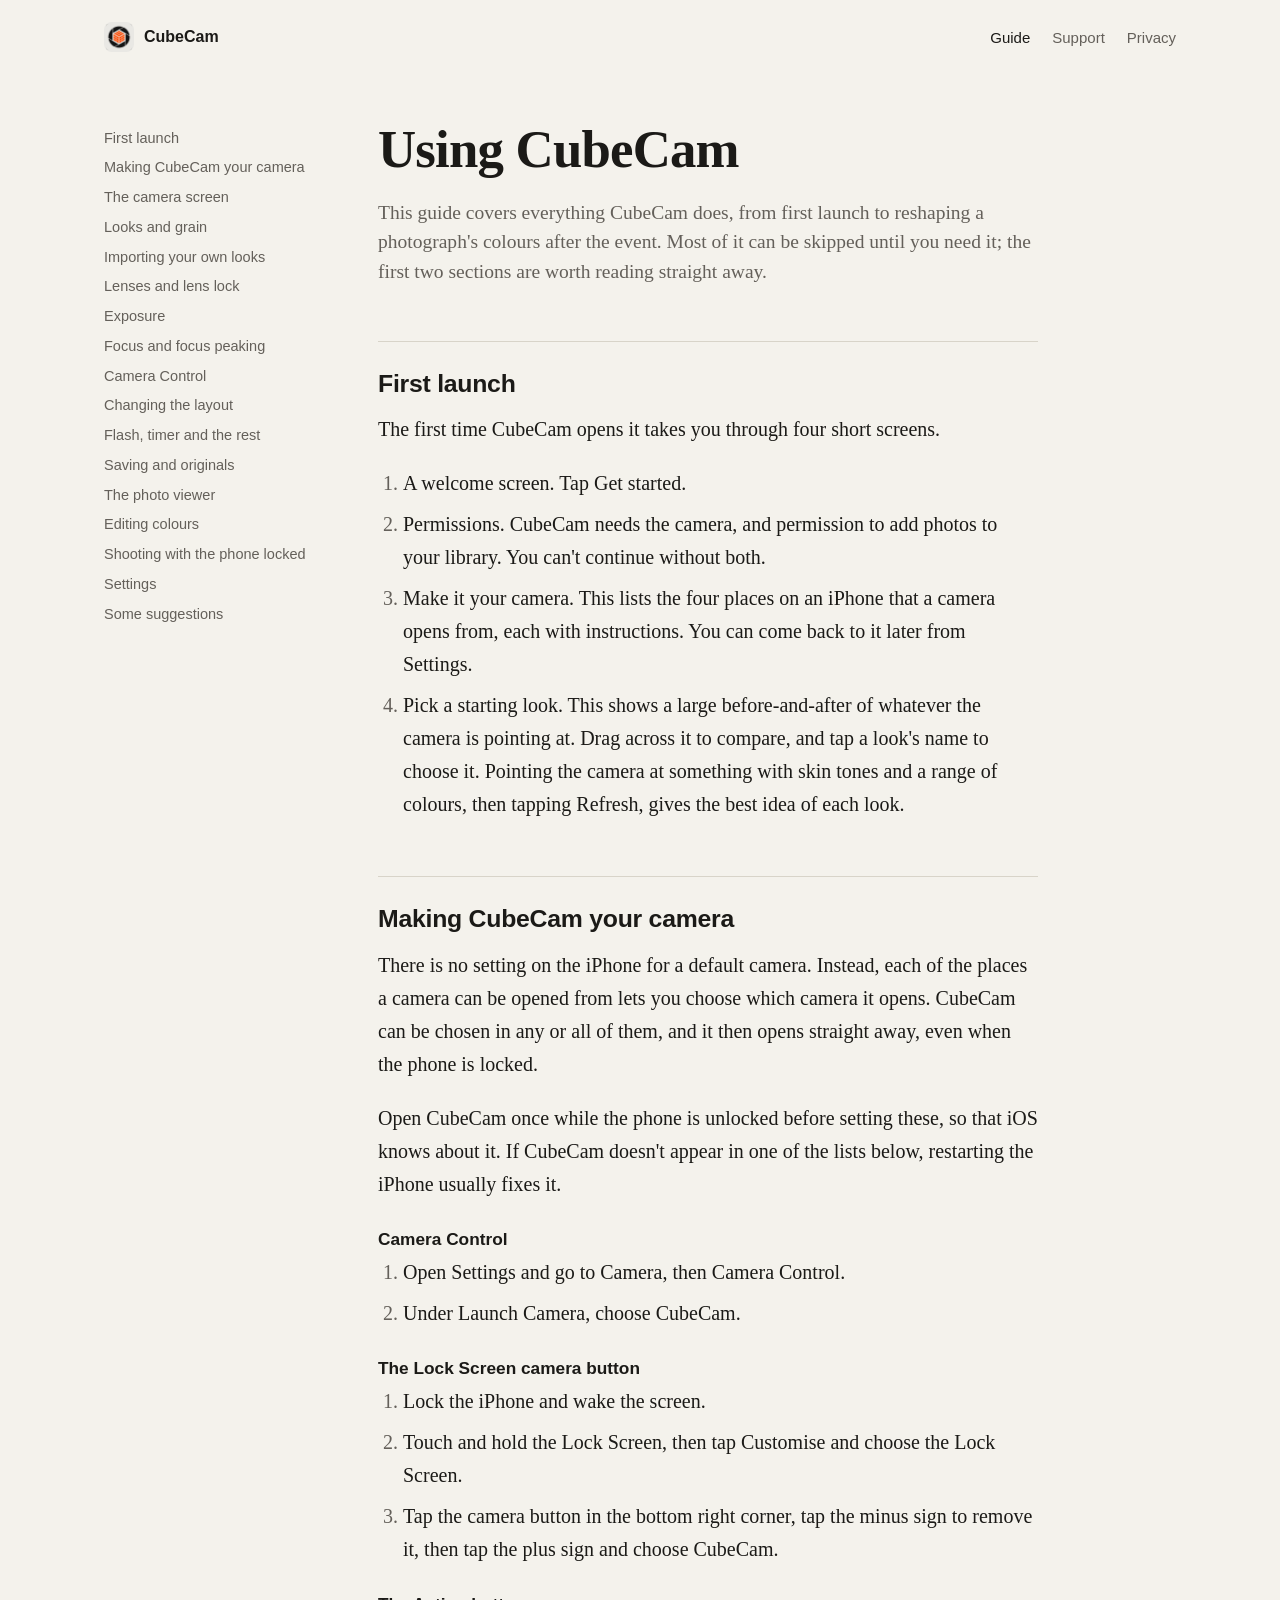
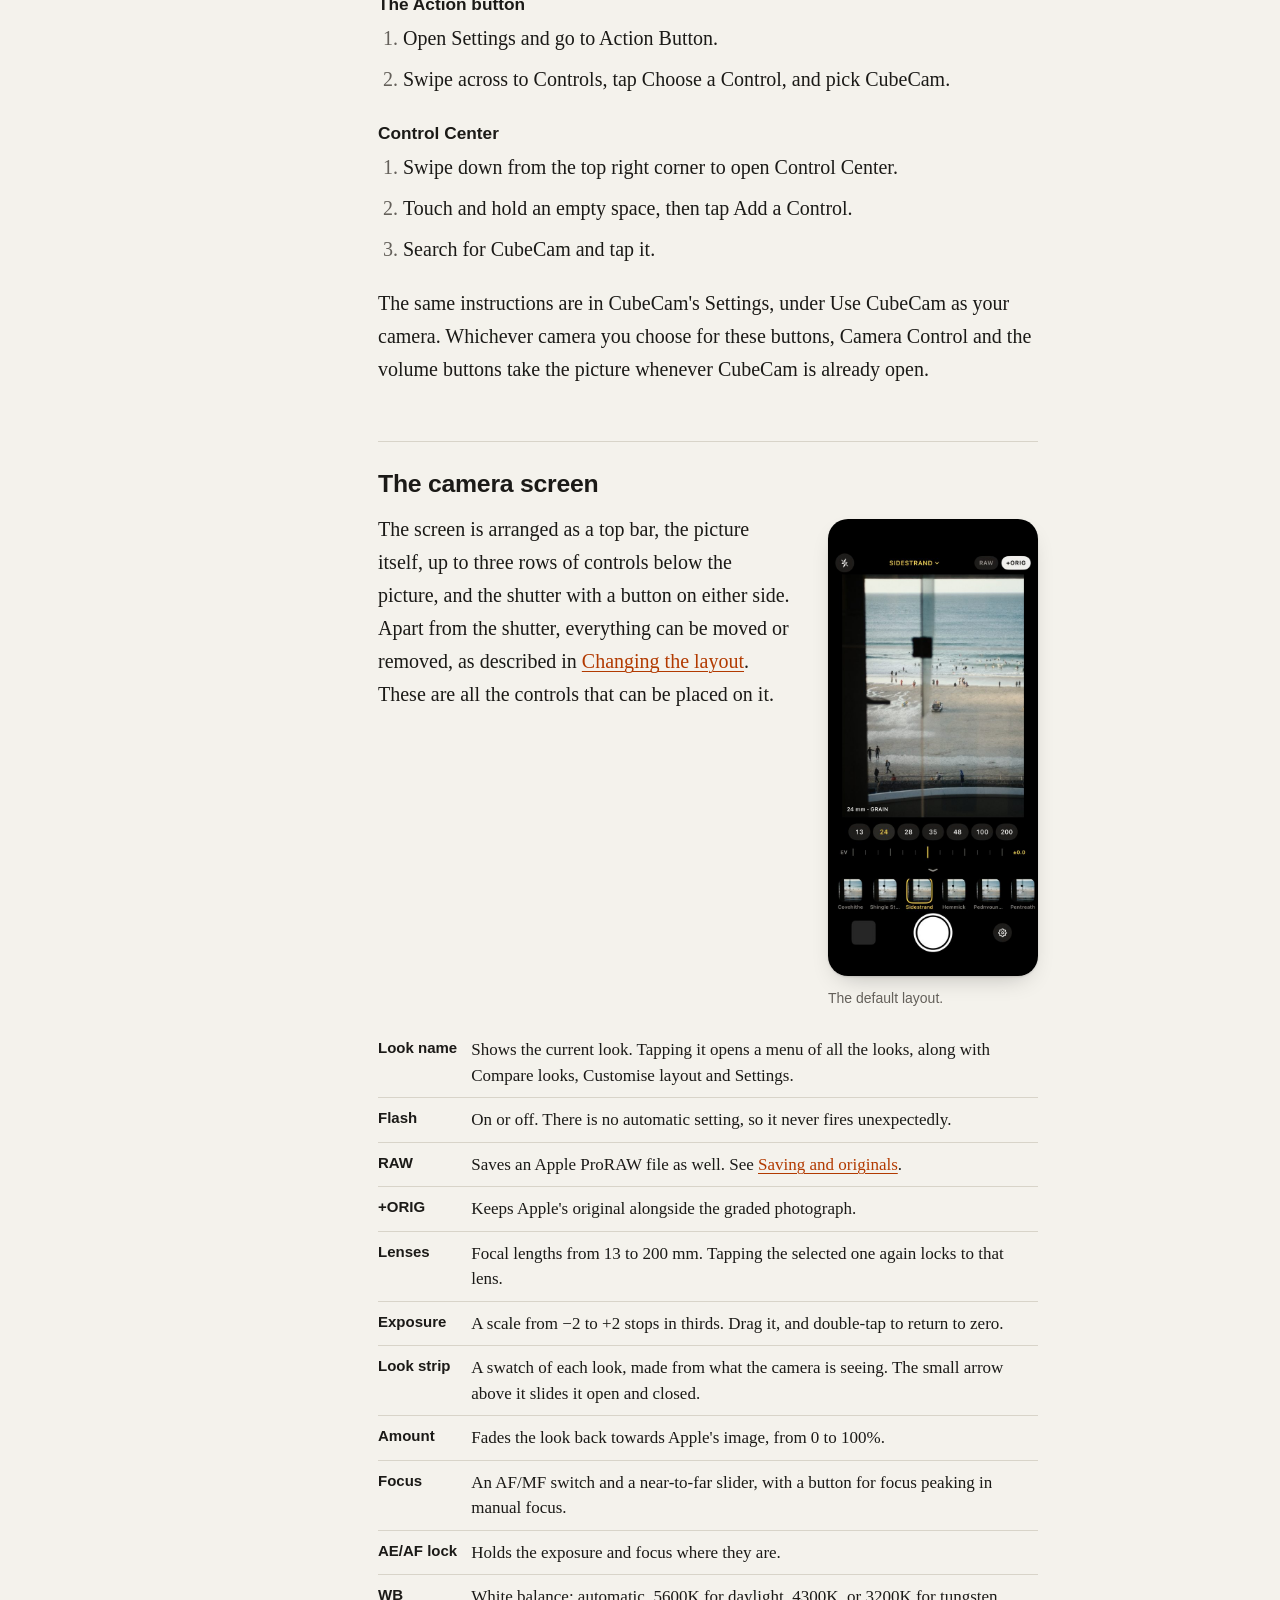
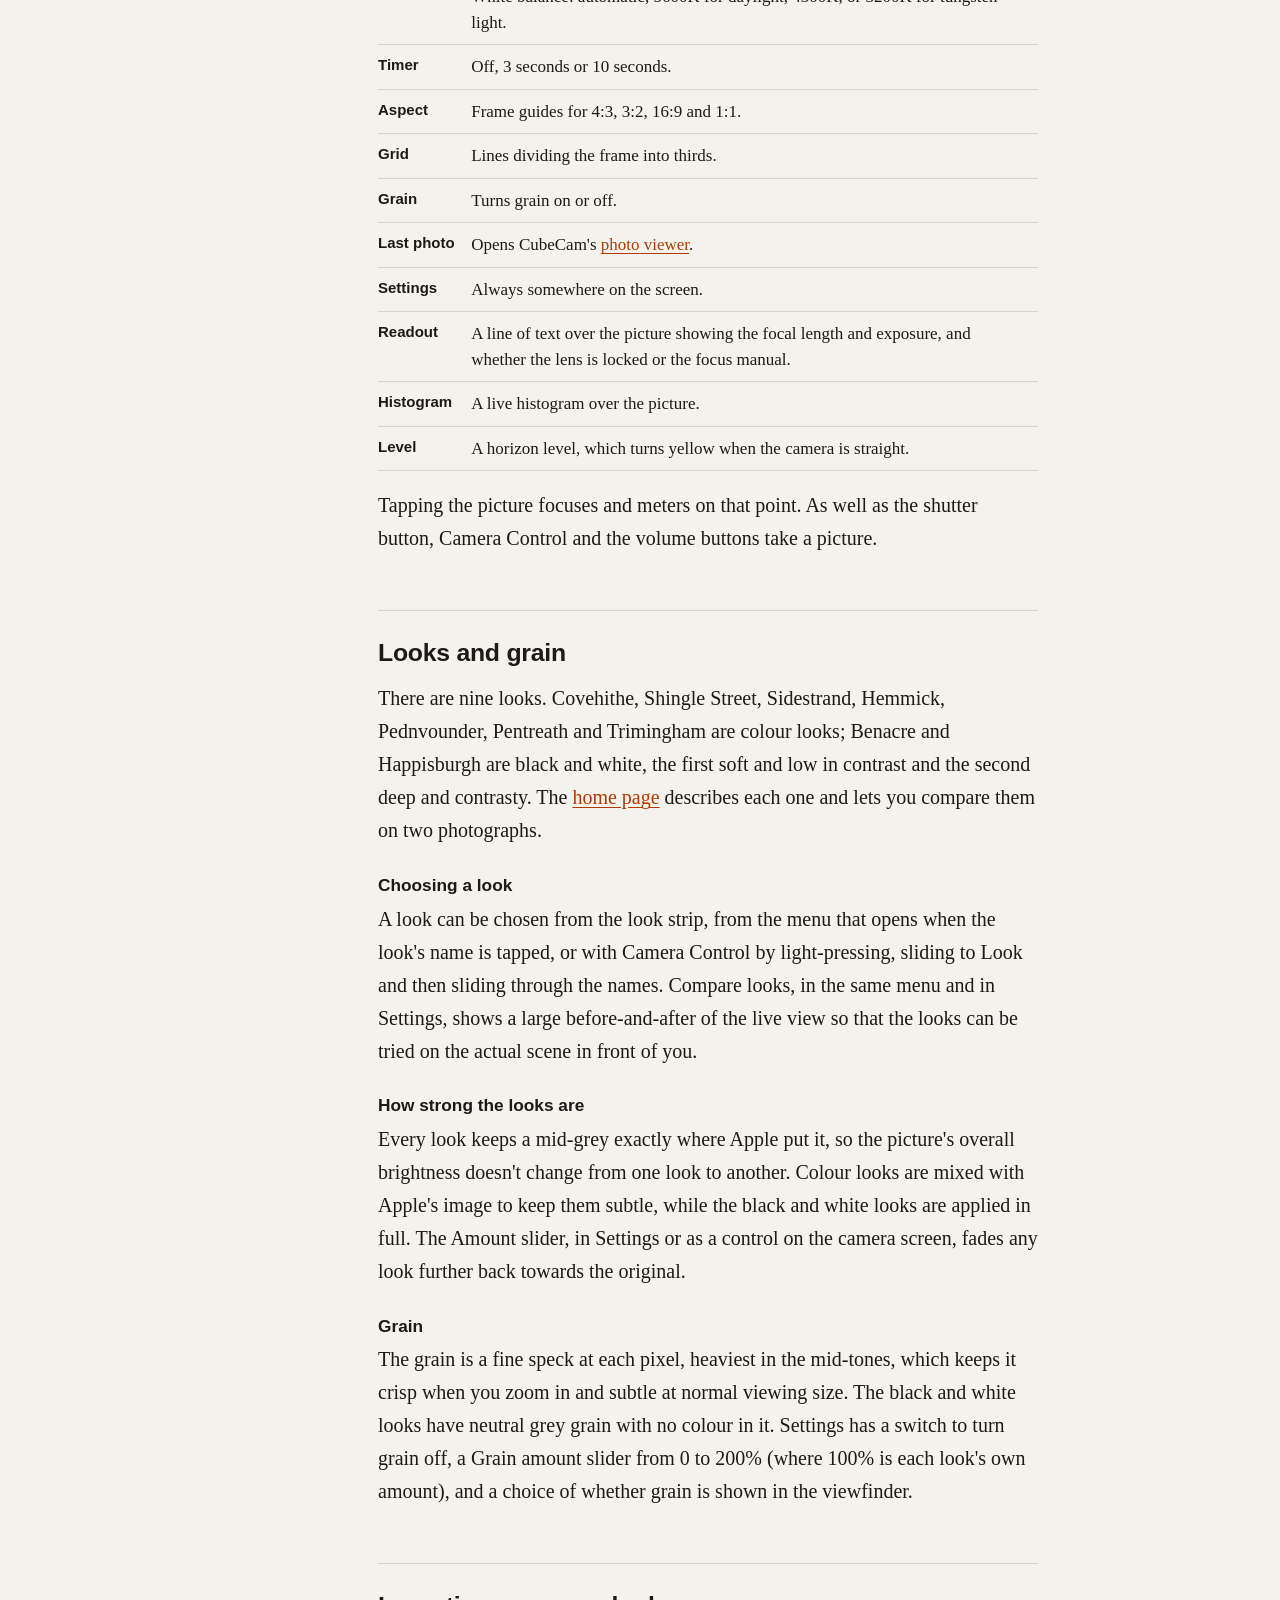
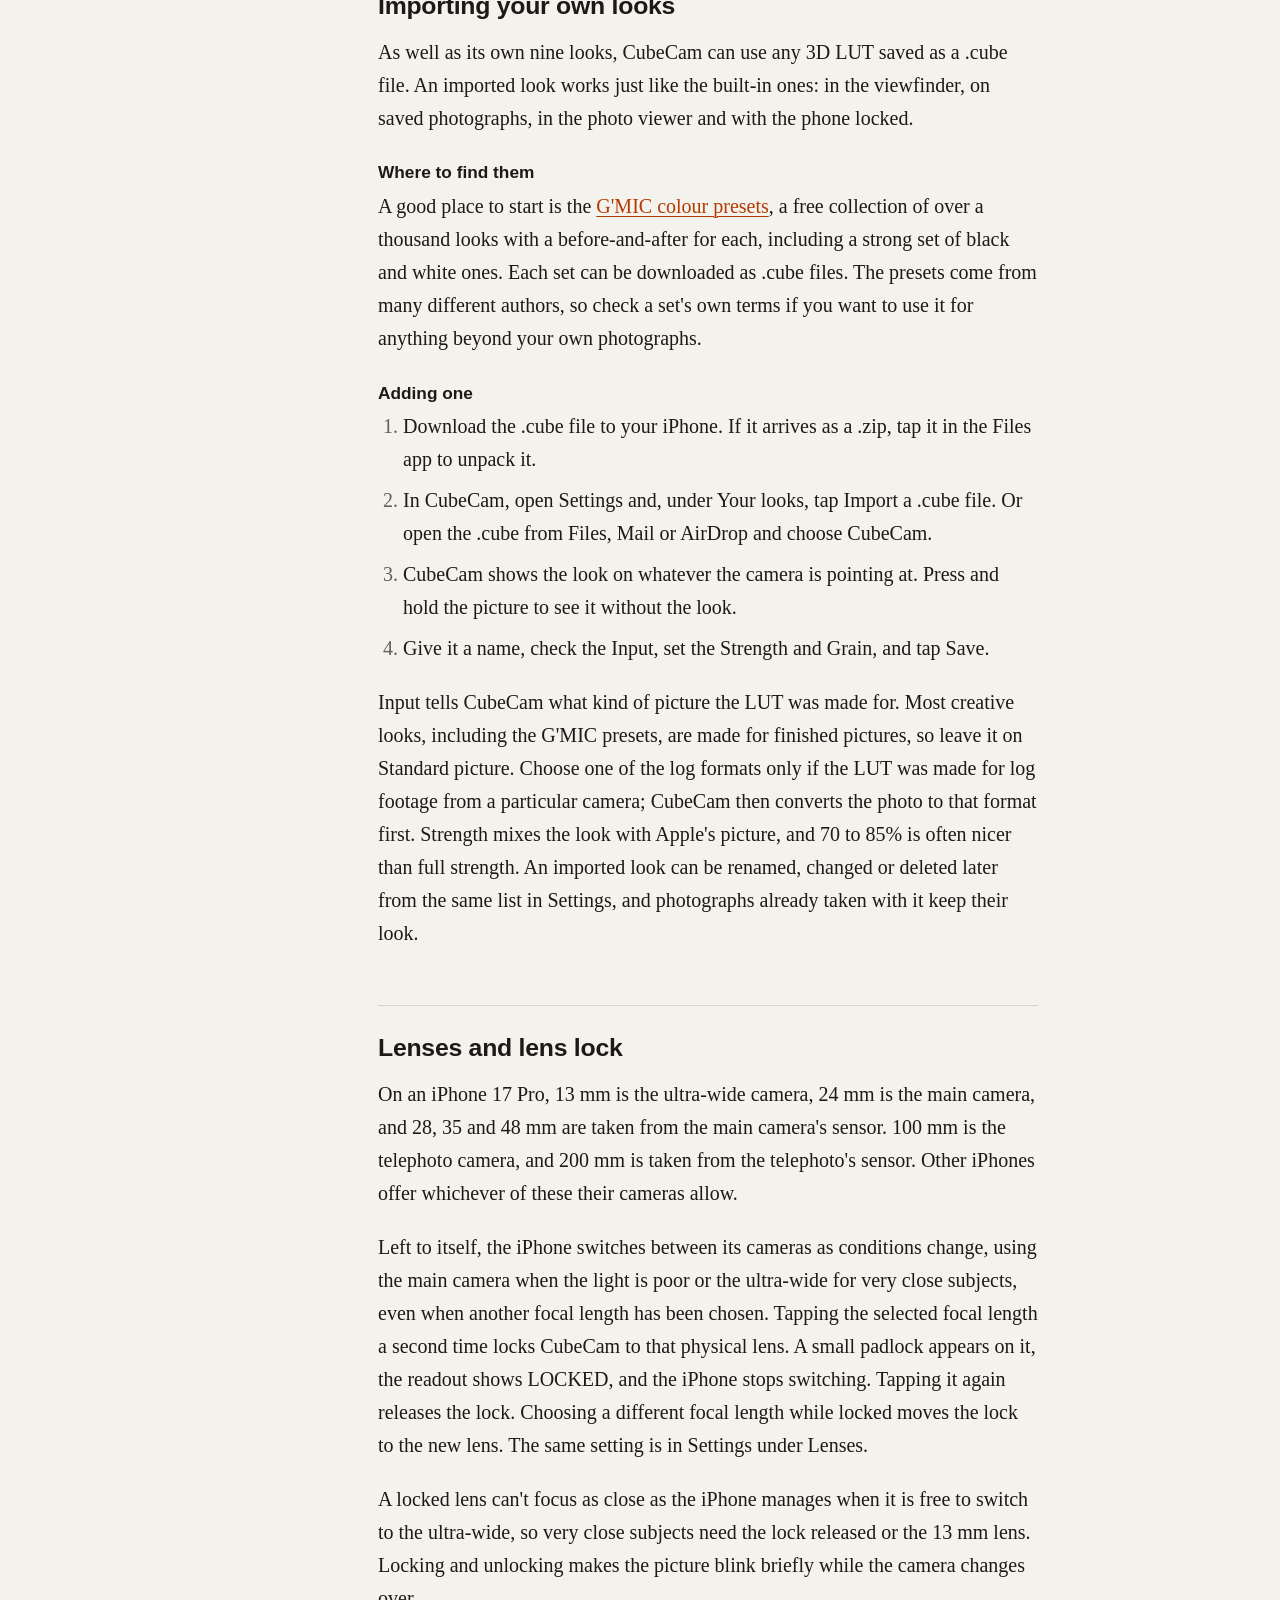
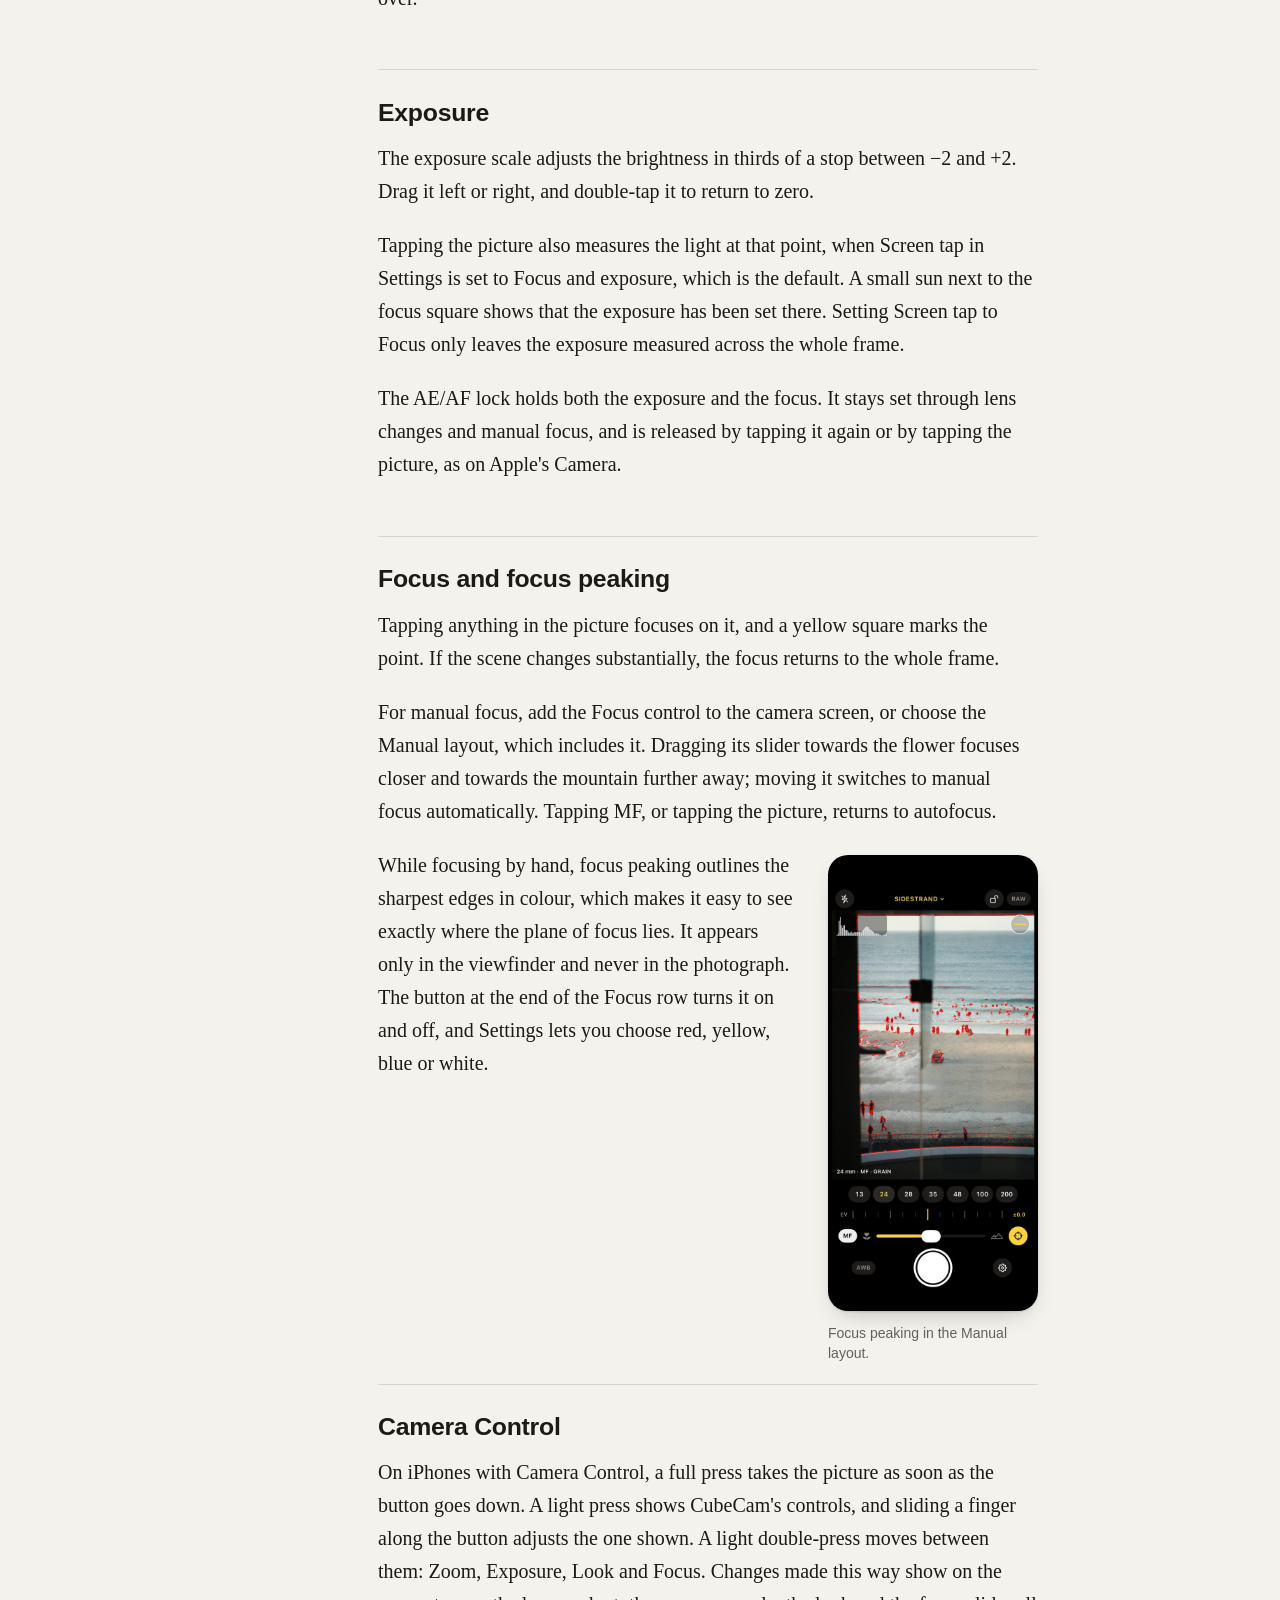
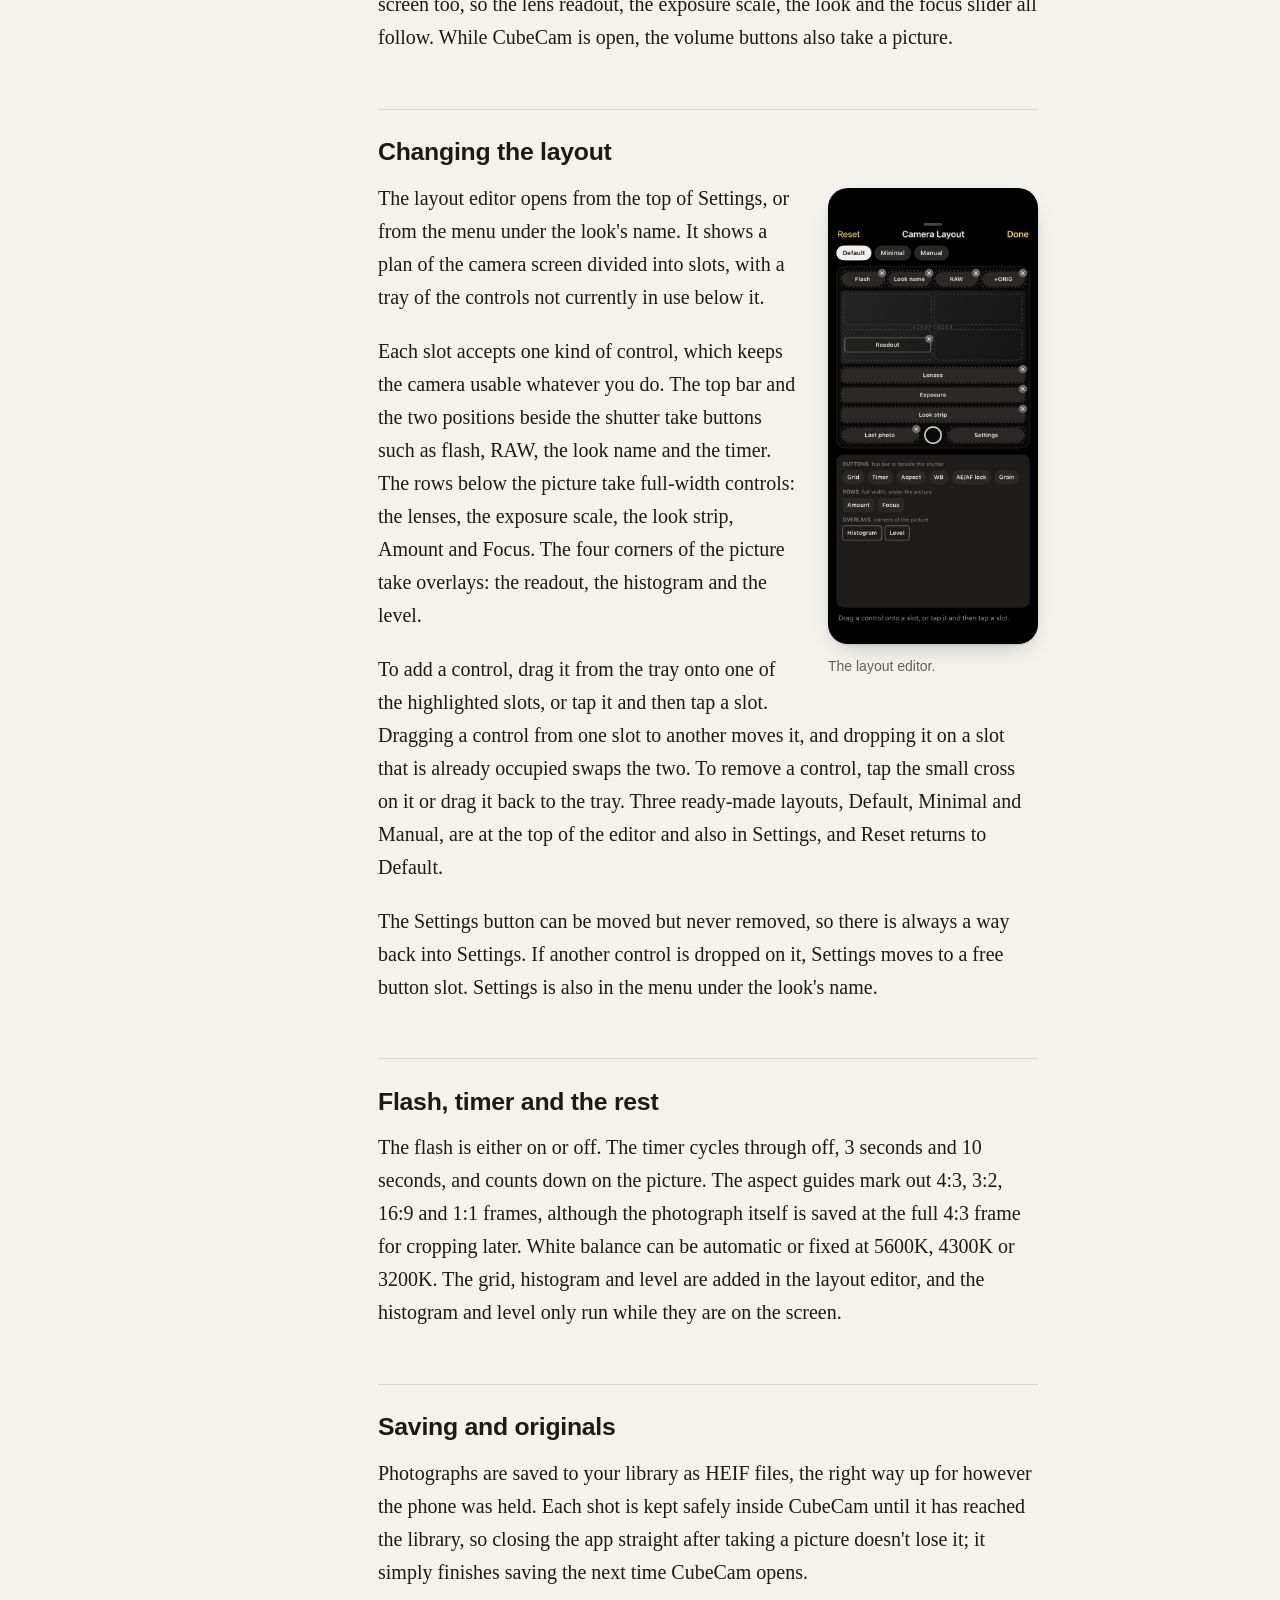
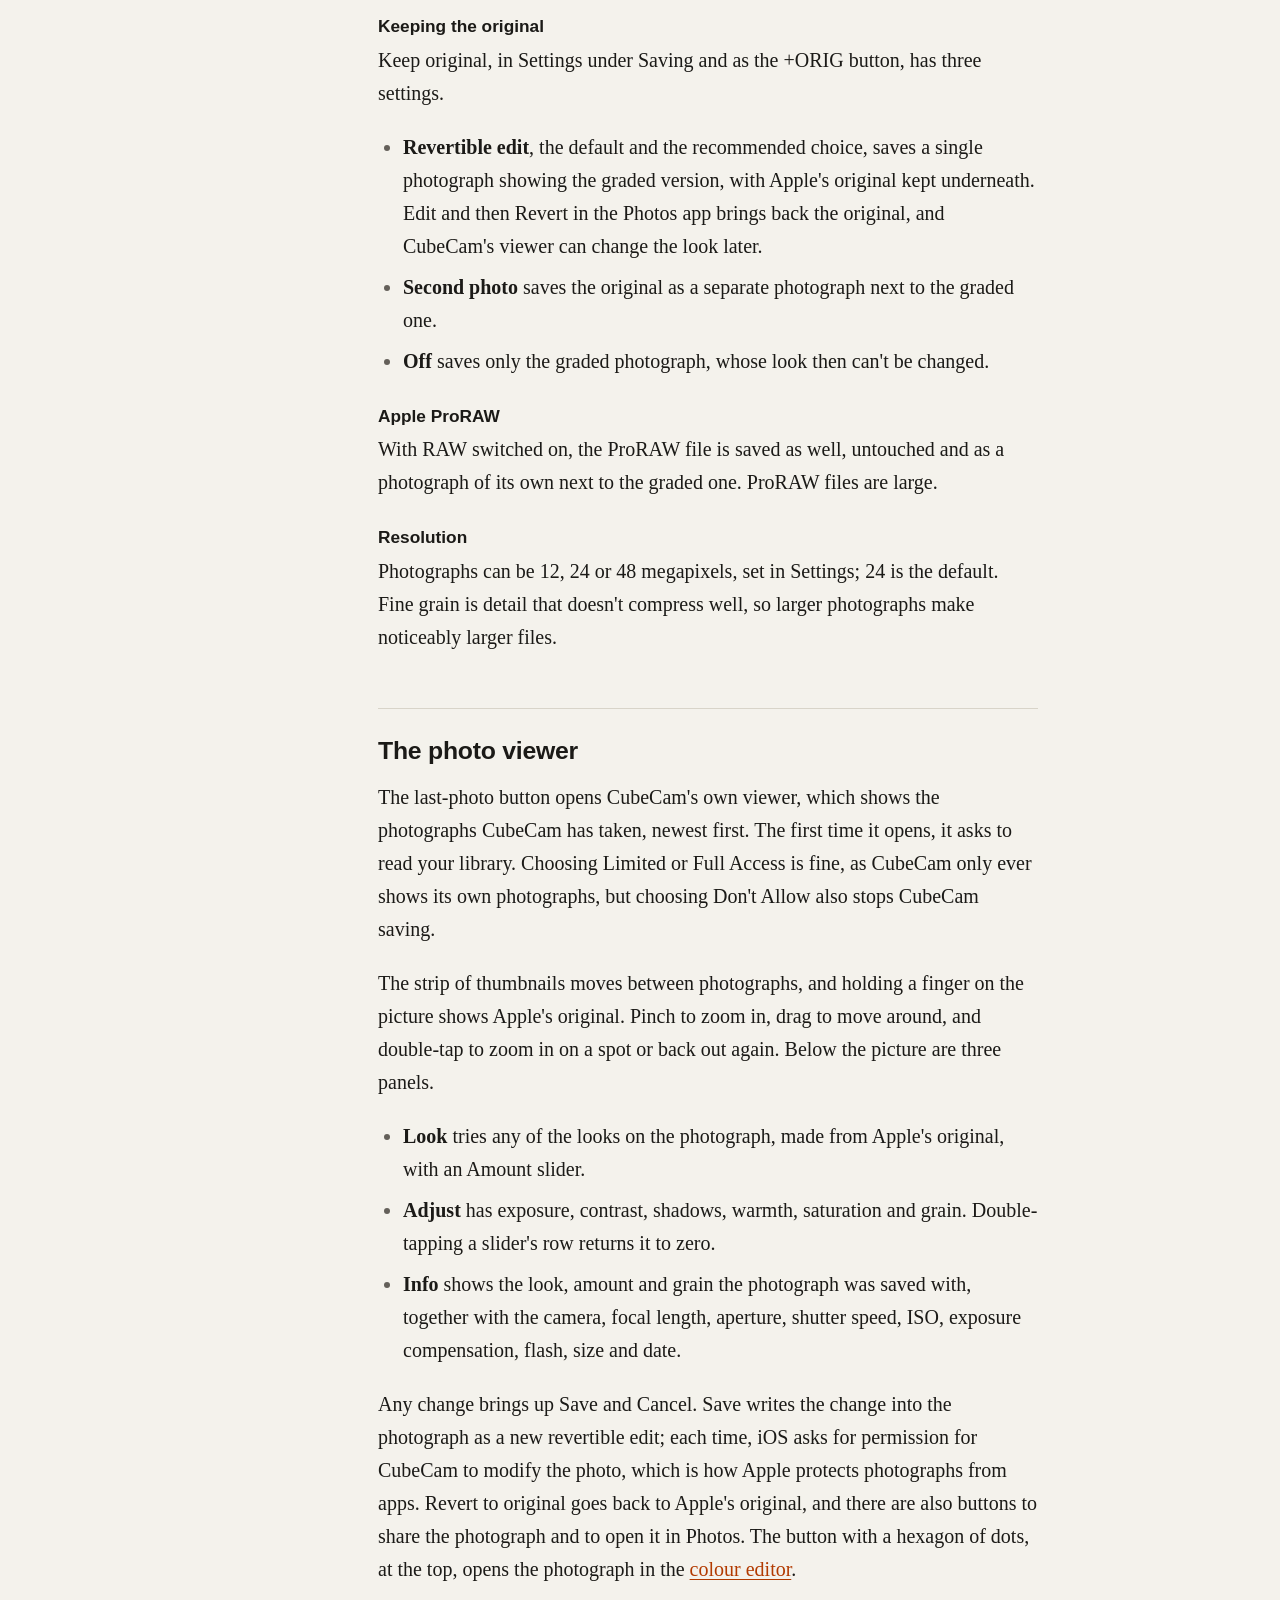
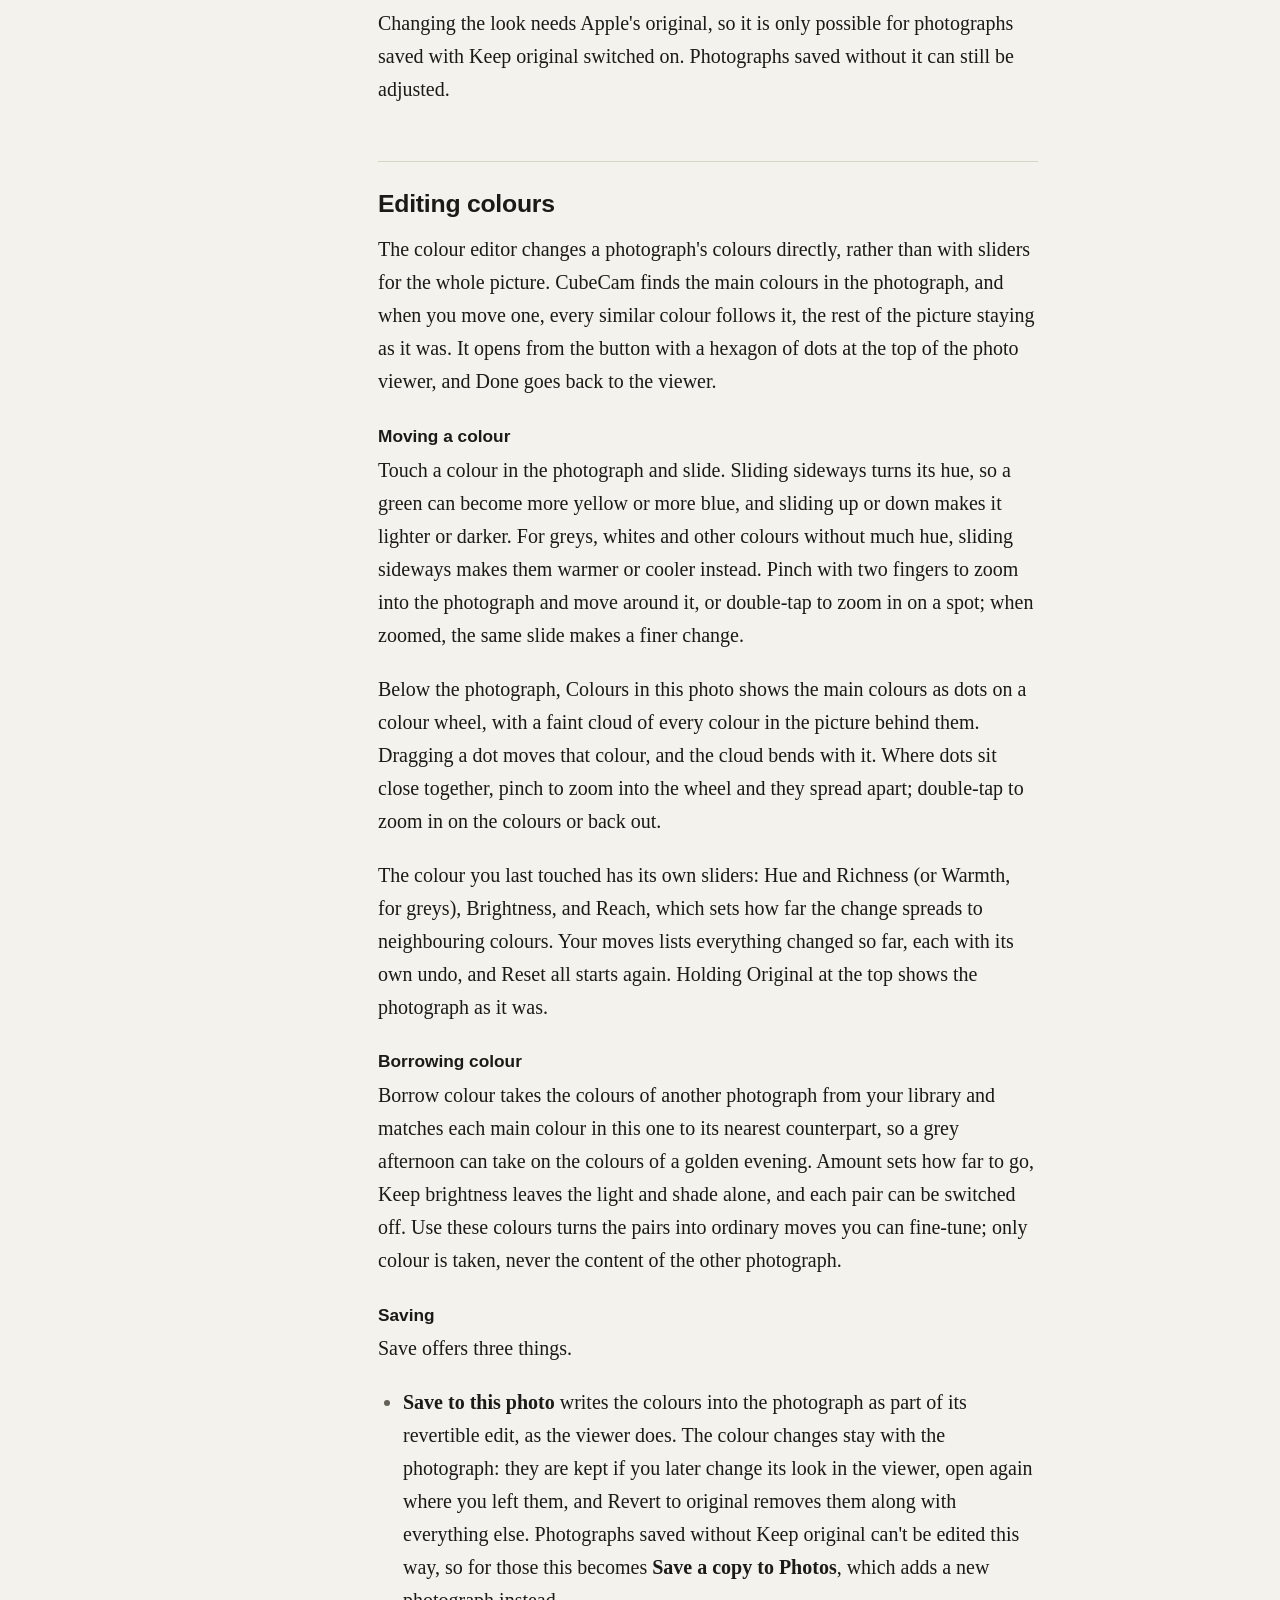
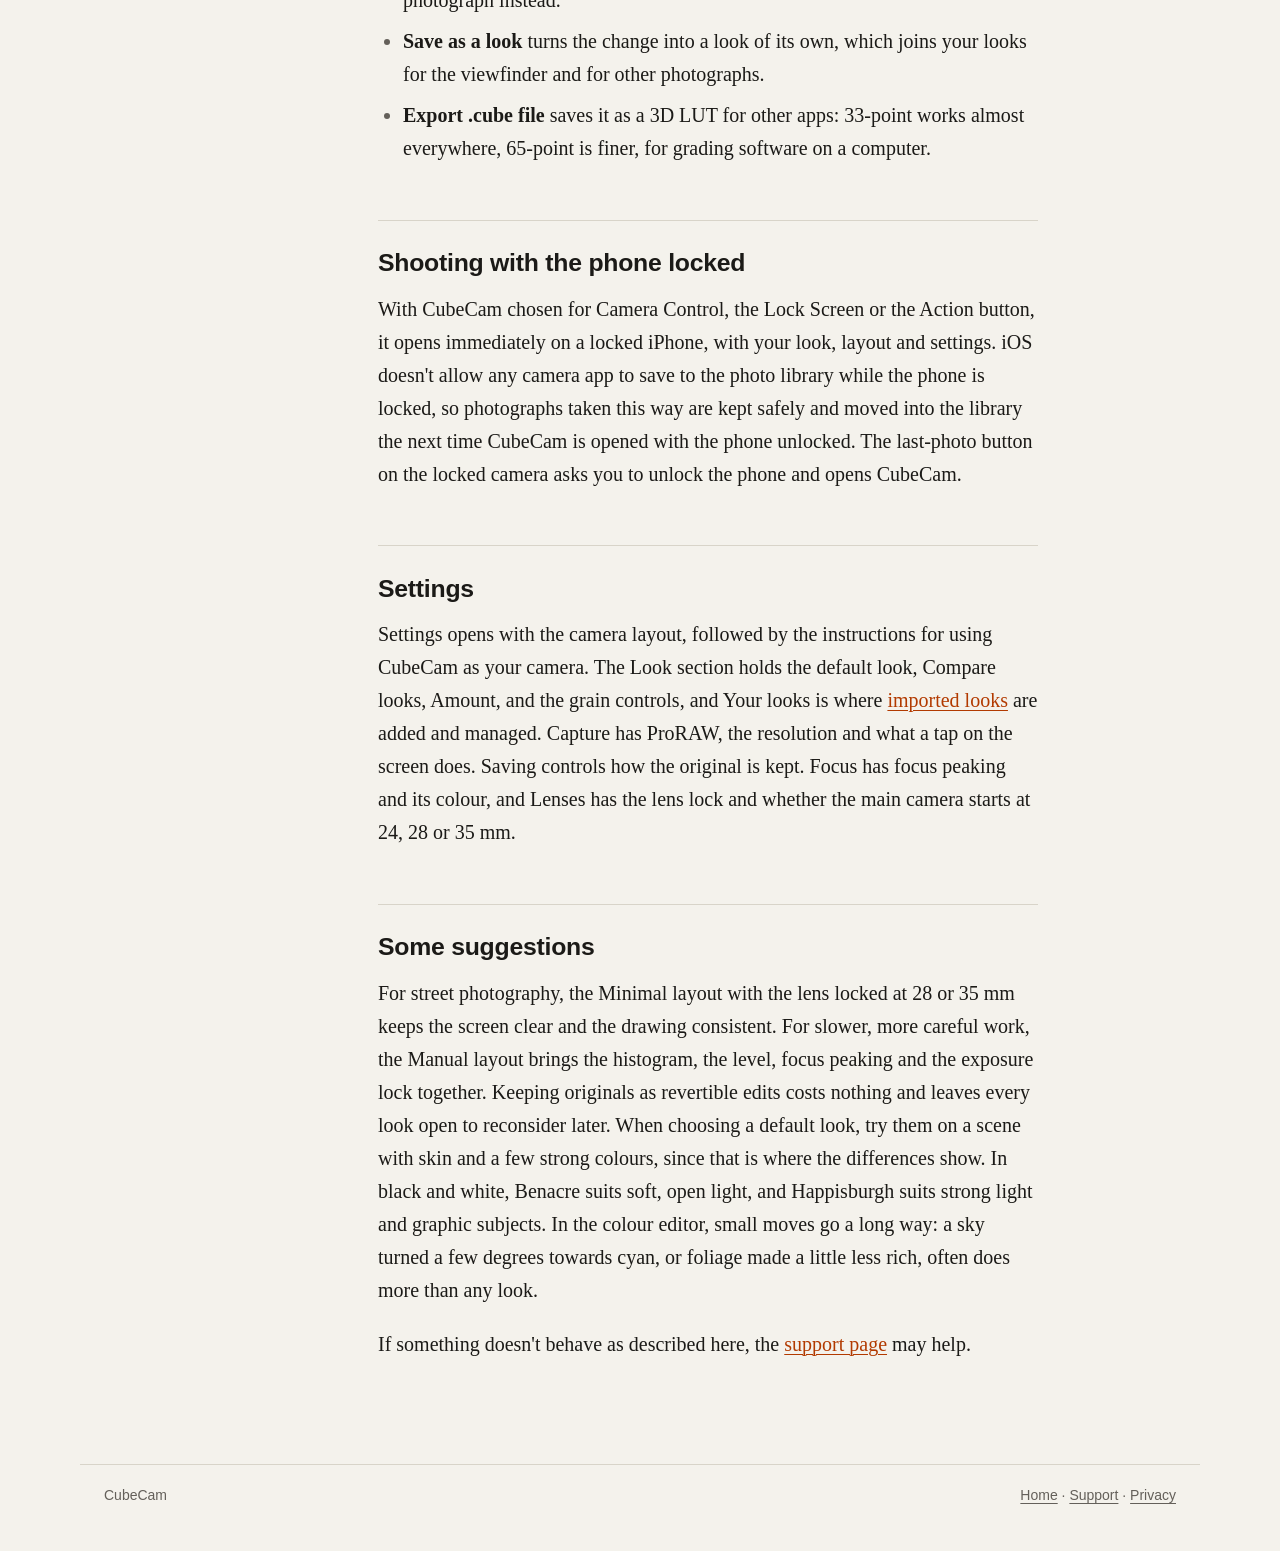
==== guide.html @ 0fae5cfd "Guide: importing your own looks, the colour editor, zoom in the viewer Co-Authored-By: Claude Opus 5" ====
<!doctype html>
<html lang="en-GB">
<head>
<meta charset="utf-8">
<meta name="viewport" content="width=device-width, initial-scale=1, viewport-fit=cover">
<title>CubeCam guide</title>
<meta name="description" content="How to use CubeCam: setting it as your camera, the controls, looks and grain, importing your own looks, focus and exposure, Camera Control, the layout editor, saving, the photo viewer and the colour editor.">
<link rel="icon" href="img/icon.png">
<link rel="apple-touch-icon" href="img/apple-touch-icon.png">
<link rel="stylesheet" href="site.css">
</head>
<body>
<header class="site gutter">
  <a class="name" href="./"><img src="img/icon.png" alt="" width="30" height="30">CubeCam</a>
  <nav><a href="guide.html" aria-current="page">Guide</a><a href="support.html">Support</a><a href="privacy.html">Privacy</a></nav>
</header>

<main class="doc gutter">
  <ul class="contents" aria-label="Contents">
    <li><a href="#start">First launch</a></li>
    <li><a href="#your-camera">Making CubeCam your camera</a></li>
    <li><a href="#screen">The camera screen</a></li>
    <li><a href="#looks">Looks and grain</a></li>
    <li><a href="#your-looks">Importing your own looks</a></li>
    <li><a href="#lenses">Lenses and lens lock</a></li>
    <li><a href="#exposure">Exposure</a></li>
    <li><a href="#focus">Focus and focus peaking</a></li>
    <li><a href="#camera-control">Camera Control</a></li>
    <li><a href="#layout">Changing the layout</a></li>
    <li><a href="#more">Flash, timer and the rest</a></li>
    <li><a href="#saving">Saving and originals</a></li>
    <li><a href="#viewer">The photo viewer</a></li>
    <li><a href="#colours">Editing colours</a></li>
    <li><a href="#locked">Shooting with the phone locked</a></li>
    <li><a href="#settings">Settings</a></li>
    <li><a href="#suggestions">Some suggestions</a></li>
  </ul>
  <article>
  <h1>Using CubeCam</h1>
  <p class="lead">This guide covers everything CubeCam does, from first launch to reshaping a photograph's colours after the event. Most of it can be skipped until you need it; the first two sections are worth reading straight away.</p>


  <h2 id="start">First launch</h2>
  <p>The first time CubeCam opens it takes you through four short screens.</p>
  <ol>
    <li>A welcome screen. Tap Get started.</li>
    <li>Permissions. CubeCam needs the camera, and permission to add photos to your library. You can't continue without both.</li>
    <li>Make it your camera. This lists the four places on an iPhone that a camera opens from, each with instructions. You can come back to it later from Settings.</li>
    <li>Pick a starting look. This shows a large before-and-after of whatever the camera is pointing at. Drag across it to compare, and tap a look's name to choose it. Pointing the camera at something with skin tones and a range of colours, then tapping Refresh, gives the best idea of each look.</li>
  </ol>

  <h2 id="your-camera">Making CubeCam your camera</h2>
  <p>There is no setting on the iPhone for a default camera. Instead, each of the places a camera can be opened from lets you choose which camera it opens. CubeCam can be chosen in any or all of them, and it then opens straight away, even when the phone is locked.</p>
  <p>Open CubeCam once while the phone is unlocked before setting these, so that iOS knows about it. If CubeCam doesn't appear in one of the lists below, restarting the iPhone usually fixes it.</p>
  <h3>Camera Control</h3>
  <ol>
    <li>Open Settings and go to Camera, then Camera Control.</li>
    <li>Under Launch Camera, choose CubeCam.</li>
  </ol>
  <h3>The Lock Screen camera button</h3>
  <ol>
    <li>Lock the iPhone and wake the screen.</li>
    <li>Touch and hold the Lock Screen, then tap Customise and choose the Lock Screen.</li>
    <li>Tap the camera button in the bottom right corner, tap the minus sign to remove it, then tap the plus sign and choose CubeCam.</li>
  </ol>
  <h3>The Action button</h3>
  <ol>
    <li>Open Settings and go to Action Button.</li>
    <li>Swipe across to Controls, tap Choose a Control, and pick CubeCam.</li>
  </ol>
  <h3>Control Center</h3>
  <ol>
    <li>Swipe down from the top right corner to open Control Center.</li>
    <li>Touch and hold an empty space, then tap Add a Control.</li>
    <li>Search for CubeCam and tap it.</li>
  </ol>
  <p>The same instructions are in CubeCam's Settings, under Use CubeCam as your camera. Whichever camera you choose for these buttons, Camera Control and the volume buttons take the picture whenever CubeCam is already open.</p>

  <h2 id="screen">The camera screen</h2>
  <figure class="aside-shot"><img src="img/shots/camera.jpg" alt="The camera screen in its default layout." width="600" height="1304" loading="lazy"><figcaption>The default layout.</figcaption></figure>
  <p>The screen is arranged as a top bar, the picture itself, up to three rows of controls below the picture, and the shutter with a button on either side. Apart from the shutter, everything can be moved or removed, as described in <a href="#layout">Changing the layout</a>. These are all the controls that can be placed on it.</p>
  <table class="plain">
    <tr><th>Look name</th><td>Shows the current look. Tapping it opens a menu of all the looks, along with Compare looks, Customise layout and Settings.</td></tr>
    <tr><th>Flash</th><td>On or off. There is no automatic setting, so it never fires unexpectedly.</td></tr>
    <tr><th>RAW</th><td>Saves an Apple ProRAW file as well. See <a href="#saving">Saving and originals</a>.</td></tr>
    <tr><th>+ORIG</th><td>Keeps Apple's original alongside the graded photograph.</td></tr>
    <tr><th>Lenses</th><td>Focal lengths from 13 to 200 mm. Tapping the selected one again locks to that lens.</td></tr>
    <tr><th>Exposure</th><td>A scale from −2 to +2 stops in thirds. Drag it, and double-tap to return to zero.</td></tr>
    <tr><th>Look strip</th><td>A swatch of each look, made from what the camera is seeing. The small arrow above it slides it open and closed.</td></tr>
    <tr><th>Amount</th><td>Fades the look back towards Apple's image, from 0 to 100%.</td></tr>
    <tr><th>Focus</th><td>An AF/MF switch and a near-to-far slider, with a button for focus peaking in manual focus.</td></tr>
    <tr><th>AE/AF lock</th><td>Holds the exposure and focus where they are.</td></tr>
    <tr><th>WB</th><td>White balance: automatic, 5600K for daylight, 4300K, or 3200K for tungsten light.</td></tr>
    <tr><th>Timer</th><td>Off, 3 seconds or 10 seconds.</td></tr>
    <tr><th>Aspect</th><td>Frame guides for 4:3, 3:2, 16:9 and 1:1.</td></tr>
    <tr><th>Grid</th><td>Lines dividing the frame into thirds.</td></tr>
    <tr><th>Grain</th><td>Turns grain on or off.</td></tr>
    <tr><th>Last photo</th><td>Opens CubeCam's <a href="#viewer">photo viewer</a>.</td></tr>
    <tr><th>Settings</th><td>Always somewhere on the screen.</td></tr>
    <tr><th>Readout</th><td>A line of text over the picture showing the focal length and exposure, and whether the lens is locked or the focus manual.</td></tr>
    <tr><th>Histogram</th><td>A live histogram over the picture.</td></tr>
    <tr><th>Level</th><td>A horizon level, which turns yellow when the camera is straight.</td></tr>
  </table>
  <p>Tapping the picture focuses and meters on that point. As well as the shutter button, Camera Control and the volume buttons take a picture.</p>

  <h2 id="looks">Looks and grain</h2>
  <p>There are nine looks. Covehithe, Shingle Street, Sidestrand, Hemmick, Pednvounder, Pentreath and Trimingham are colour looks; Benacre and Happisburgh are black and white, the first soft and low in contrast and the second deep and contrasty. The <a href="./">home page</a> describes each one and lets you compare them on two photographs.</p>
  <h3>Choosing a look</h3>
  <p>A look can be chosen from the look strip, from the menu that opens when the look's name is tapped, or with Camera Control by light-pressing, sliding to Look and then sliding through the names. Compare looks, in the same menu and in Settings, shows a large before-and-after of the live view so that the looks can be tried on the actual scene in front of you.</p>
  <h3>How strong the looks are</h3>
  <p>Every look keeps a mid-grey exactly where Apple put it, so the picture's overall brightness doesn't change from one look to another. Colour looks are mixed with Apple's image to keep them subtle, while the black and white looks are applied in full. The Amount slider, in Settings or as a control on the camera screen, fades any look further back towards the original.</p>
  <h3>Grain</h3>
  <p>The grain is a fine speck at each pixel, heaviest in the mid-tones, which keeps it crisp when you zoom in and subtle at normal viewing size. The black and white looks have neutral grey grain with no colour in it. Settings has a switch to turn grain off, a Grain amount slider from 0 to 200% (where 100% is each look's own amount), and a choice of whether grain is shown in the viewfinder.</p>

  <h2 id="your-looks">Importing your own looks</h2>
  <p>As well as its own nine looks, CubeCam can use any 3D LUT saved as a .cube file. An imported look works just like the built-in ones: in the viewfinder, on saved photographs, in the photo viewer and with the phone locked.</p>
  <h3>Where to find them</h3>
  <p>A good place to start is the <a href="https://gmic.eu/color_presets/bw_sample_11.html#browse">G'MIC colour presets</a>, a free collection of over a thousand looks with a before-and-after for each, including a strong set of black and white ones. Each set can be downloaded as .cube files. The presets come from many different authors, so check a set's own terms if you want to use it for anything beyond your own photographs.</p>
  <h3>Adding one</h3>
  <ol>
    <li>Download the .cube file to your iPhone. If it arrives as a .zip, tap it in the Files app to unpack it.</li>
    <li>In CubeCam, open Settings and, under Your looks, tap Import a .cube file. Or open the .cube from Files, Mail or AirDrop and choose CubeCam.</li>
    <li>CubeCam shows the look on whatever the camera is pointing at. Press and hold the picture to see it without the look.</li>
    <li>Give it a name, check the Input, set the Strength and Grain, and tap Save.</li>
  </ol>
  <p>Input tells CubeCam what kind of picture the LUT was made for. Most creative looks, including the G'MIC presets, are made for finished pictures, so leave it on Standard picture. Choose one of the log formats only if the LUT was made for log footage from a particular camera; CubeCam then converts the photo to that format first. Strength mixes the look with Apple's picture, and 70 to 85% is often nicer than full strength. An imported look can be renamed, changed or deleted later from the same list in Settings, and photographs already taken with it keep their look.</p>

  <h2 id="lenses">Lenses and lens lock</h2>
  <p>On an iPhone 17 Pro, 13 mm is the ultra-wide camera, 24 mm is the main camera, and 28, 35 and 48 mm are taken from the main camera's sensor. 100 mm is the telephoto camera, and 200 mm is taken from the telephoto's sensor. Other iPhones offer whichever of these their cameras allow.</p>
  <p>Left to itself, the iPhone switches between its cameras as conditions change, using the main camera when the light is poor or the ultra-wide for very close subjects, even when another focal length has been chosen. Tapping the selected focal length a second time locks CubeCam to that physical lens. A small padlock appears on it, the readout shows LOCKED, and the iPhone stops switching. Tapping it again releases the lock. Choosing a different focal length while locked moves the lock to the new lens. The same setting is in Settings under Lenses.</p>
  <p>A locked lens can't focus as close as the iPhone manages when it is free to switch to the ultra-wide, so very close subjects need the lock released or the 13 mm lens. Locking and unlocking makes the picture blink briefly while the camera changes over.</p>

  <h2 id="exposure">Exposure</h2>
  <p>The exposure scale adjusts the brightness in thirds of a stop between −2 and +2. Drag it left or right, and double-tap it to return to zero.</p>
  <p>Tapping the picture also measures the light at that point, when Screen tap in Settings is set to Focus and exposure, which is the default. A small sun next to the focus square shows that the exposure has been set there. Setting Screen tap to Focus only leaves the exposure measured across the whole frame.</p>
  <p>The AE/AF lock holds both the exposure and the focus. It stays set through lens changes and manual focus, and is released by tapping it again or by tapping the picture, as on Apple's Camera.</p>

  <h2 id="focus">Focus and focus peaking</h2>
  <p>Tapping anything in the picture focuses on it, and a yellow square marks the point. If the scene changes substantially, the focus returns to the whole frame.</p>
  <p>For manual focus, add the Focus control to the camera screen, or choose the Manual layout, which includes it. Dragging its slider towards the flower focuses closer and towards the mountain further away; moving it switches to manual focus automatically. Tapping MF, or tapping the picture, returns to autofocus.</p>
  <figure class="aside-shot"><img src="img/shots/manual.jpg" alt="Manual focus with the sharp areas outlined in red." width="600" height="1304" loading="lazy"><figcaption>Focus peaking in the Manual layout.</figcaption></figure>
  <p>While focusing by hand, focus peaking outlines the sharpest edges in colour, which makes it easy to see exactly where the plane of focus lies. It appears only in the viewfinder and never in the photograph. The button at the end of the Focus row turns it on and off, and Settings lets you choose red, yellow, blue or white.</p>

  <h2 id="camera-control">Camera Control</h2>
  <p>On iPhones with Camera Control, a full press takes the picture as soon as the button goes down. A light press shows CubeCam's controls, and sliding a finger along the button adjusts the one shown. A light double-press moves between them: Zoom, Exposure, Look and Focus. Changes made this way show on the screen too, so the lens readout, the exposure scale, the look and the focus slider all follow. While CubeCam is open, the volume buttons also take a picture.</p>

  <h2 id="layout">Changing the layout</h2>
  <figure class="aside-shot"><img src="img/shots/layout.jpg" alt="The layout editor." width="600" height="1304" loading="lazy"><figcaption>The layout editor.</figcaption></figure>
  <p>The layout editor opens from the top of Settings, or from the menu under the look's name. It shows a plan of the camera screen divided into slots, with a tray of the controls not currently in use below it.</p>
  <p>Each slot accepts one kind of control, which keeps the camera usable whatever you do. The top bar and the two positions beside the shutter take buttons such as flash, RAW, the look name and the timer. The rows below the picture take full-width controls: the lenses, the exposure scale, the look strip, Amount and Focus. The four corners of the picture take overlays: the readout, the histogram and the level.</p>
  <p>To add a control, drag it from the tray onto one of the highlighted slots, or tap it and then tap a slot. Dragging a control from one slot to another moves it, and dropping it on a slot that is already occupied swaps the two. To remove a control, tap the small cross on it or drag it back to the tray. Three ready-made layouts, Default, Minimal and Manual, are at the top of the editor and also in Settings, and Reset returns to Default.</p>
  <p>The Settings button can be moved but never removed, so there is always a way back into Settings. If another control is dropped on it, Settings moves to a free button slot. Settings is also in the menu under the look's name.</p>

  <h2 id="more">Flash, timer and the rest</h2>
  <p>The flash is either on or off. The timer cycles through off, 3 seconds and 10 seconds, and counts down on the picture. The aspect guides mark out 4:3, 3:2, 16:9 and 1:1 frames, although the photograph itself is saved at the full 4:3 frame for cropping later. White balance can be automatic or fixed at 5600K, 4300K or 3200K. The grid, histogram and level are added in the layout editor, and the histogram and level only run while they are on the screen.</p>

  <h2 id="saving">Saving and originals</h2>
  <p>Photographs are saved to your library as HEIF files, the right way up for however the phone was held. Each shot is kept safely inside CubeCam until it has reached the library, so closing the app straight after taking a picture doesn't lose it; it simply finishes saving the next time CubeCam opens.</p>
  <h3>Keeping the original</h3>
  <p>Keep original, in Settings under Saving and as the +ORIG button, has three settings.</p>
  <ul>
    <li><strong>Revertible edit</strong>, the default and the recommended choice, saves a single photograph showing the graded version, with Apple's original kept underneath. Edit and then Revert in the Photos app brings back the original, and CubeCam's viewer can change the look later.</li>
    <li><strong>Second photo</strong> saves the original as a separate photograph next to the graded one.</li>
    <li><strong>Off</strong> saves only the graded photograph, whose look then can't be changed.</li>
  </ul>
  <h3>Apple ProRAW</h3>
  <p>With RAW switched on, the ProRAW file is saved as well, untouched and as a photograph of its own next to the graded one. ProRAW files are large.</p>
  <h3>Resolution</h3>
  <p>Photographs can be 12, 24 or 48 megapixels, set in Settings; 24 is the default. Fine grain is detail that doesn't compress well, so larger photographs make noticeably larger files.</p>

  <h2 id="viewer">The photo viewer</h2>
  <p>The last-photo button opens CubeCam's own viewer, which shows the photographs CubeCam has taken, newest first. The first time it opens, it asks to read your library. Choosing Limited or Full Access is fine, as CubeCam only ever shows its own photographs, but choosing Don't Allow also stops CubeCam saving.</p>
  <p>The strip of thumbnails moves between photographs, and holding a finger on the picture shows Apple's original. Pinch to zoom in, drag to move around, and double-tap to zoom in on a spot or back out again. Below the picture are three panels.</p>
  <ul>
    <li><strong>Look</strong> tries any of the looks on the photograph, made from Apple's original, with an Amount slider.</li>
    <li><strong>Adjust</strong> has exposure, contrast, shadows, warmth, saturation and grain. Double-tapping a slider's row returns it to zero.</li>
    <li><strong>Info</strong> shows the look, amount and grain the photograph was saved with, together with the camera, focal length, aperture, shutter speed, ISO, exposure compensation, flash, size and date.</li>
  </ul>
  <p>Any change brings up Save and Cancel. Save writes the change into the photograph as a new revertible edit; each time, iOS asks for permission for CubeCam to modify the photo, which is how Apple protects photographs from apps. Revert to original goes back to Apple's original, and there are also buttons to share the photograph and to open it in Photos. The button with a hexagon of dots, at the top, opens the photograph in the <a href="#colours">colour editor</a>.</p>
  <p>Changing the look needs Apple's original, so it is only possible for photographs saved with Keep original switched on. Photographs saved without it can still be adjusted.</p>

  <h2 id="colours">Editing colours</h2>
  <p>The colour editor changes a photograph's colours directly, rather than with sliders for the whole picture. CubeCam finds the main colours in the photograph, and when you move one, every similar colour follows it, the rest of the picture staying as it was. It opens from the button with a hexagon of dots at the top of the photo viewer, and Done goes back to the viewer.</p>
  <h3>Moving a colour</h3>
  <p>Touch a colour in the photograph and slide. Sliding sideways turns its hue, so a green can become more yellow or more blue, and sliding up or down makes it lighter or darker. For greys, whites and other colours without much hue, sliding sideways makes them warmer or cooler instead. Pinch with two fingers to zoom into the photograph and move around it, or double-tap to zoom in on a spot; when zoomed, the same slide makes a finer change.</p>
  <p>Below the photograph, Colours in this photo shows the main colours as dots on a colour wheel, with a faint cloud of every colour in the picture behind them. Dragging a dot moves that colour, and the cloud bends with it. Where dots sit close together, pinch to zoom into the wheel and they spread apart; double-tap to zoom in on the colours or back out.</p>
  <p>The colour you last touched has its own sliders: Hue and Richness (or Warmth, for greys), Brightness, and Reach, which sets how far the change spreads to neighbouring colours. Your moves lists everything changed so far, each with its own undo, and Reset all starts again. Holding Original at the top shows the photograph as it was.</p>
  <h3>Borrowing colour</h3>
  <p>Borrow colour takes the colours of another photograph from your library and matches each main colour in this one to its nearest counterpart, so a grey afternoon can take on the colours of a golden evening. Amount sets how far to go, Keep brightness leaves the light and shade alone, and each pair can be switched off. Use these colours turns the pairs into ordinary moves you can fine-tune; only colour is taken, never the content of the other photograph.</p>
  <h3>Saving</h3>
  <p>Save offers three things.</p>
  <ul>
    <li><strong>Save to this photo</strong> writes the colours into the photograph as part of its revertible edit, as the viewer does. The colour changes stay with the photograph: they are kept if you later change its look in the viewer, open again where you left them, and Revert to original removes them along with everything else. Photographs saved without Keep original can't be edited this way, so for those this becomes <strong>Save a copy to Photos</strong>, which adds a new photograph instead.</li>
    <li><strong>Save as a look</strong> turns the change into a look of its own, which joins your looks for the viewfinder and for other photographs.</li>
    <li><strong>Export .cube file</strong> saves it as a 3D LUT for other apps: 33-point works almost everywhere, 65-point is finer, for grading software on a computer.</li>
  </ul>

  <h2 id="locked">Shooting with the phone locked</h2>
  <p>With CubeCam chosen for Camera Control, the Lock Screen or the Action button, it opens immediately on a locked iPhone, with your look, layout and settings. iOS doesn't allow any camera app to save to the photo library while the phone is locked, so photographs taken this way are kept safely and moved into the library the next time CubeCam is opened with the phone unlocked. The last-photo button on the locked camera asks you to unlock the phone and opens CubeCam.</p>

  <h2 id="settings">Settings</h2>
  <p>Settings opens with the camera layout, followed by the instructions for using CubeCam as your camera. The Look section holds the default look, Compare looks, Amount, and the grain controls, and Your looks is where <a href="#your-looks">imported looks</a> are added and managed. Capture has ProRAW, the resolution and what a tap on the screen does. Saving controls how the original is kept. Focus has focus peaking and its colour, and Lenses has the lens lock and whether the main camera starts at 24, 28 or 35 mm.</p>

  <h2 id="suggestions">Some suggestions</h2>
  <p>For street photography, the Minimal layout with the lens locked at 28 or 35 mm keeps the screen clear and the drawing consistent. For slower, more careful work, the Manual layout brings the histogram, the level, focus peaking and the exposure lock together. Keeping originals as revertible edits costs nothing and leaves every look open to reconsider later. When choosing a default look, try them on a scene with skin and a few strong colours, since that is where the differences show. In black and white, Benacre suits soft, open light, and Happisburgh suits strong light and graphic subjects. In the colour editor, small moves go a long way: a sky turned a few degrees towards cyan, or foliage made a little less rich, often does more than any look.</p>
  <p>If something doesn't behave as described here, the <a href="support.html">support page</a> may help.</p>
  </article>
</main>

<footer class="gutter"><span>CubeCam</span><span><a href="./">Home</a> · <a href="support.html">Support</a> · <a href="privacy.html">Privacy</a></span></footer>
</body>
</html>
---- site.css ----
/* Photographs carry the page. Paper for reading, a dark band where the pictures are judged,
   a serif for text and a quiet sans for labels. Links in the icon's orange. */
:root {
  --paper: #F4F2EC;
  --paper-2: #E9E6DD;
  --ink: #1B1A17;
  --quiet: #64605A;
  --rule: #D8D4C9;
  --link: #B23A00;
  --dark: #121211;
  --dark-ink: #EDEBE5;
  --dark-quiet: #9C988F;
  --sans: -apple-system, BlinkMacSystemFont, "Helvetica Neue", Helvetica, Arial, sans-serif;
  --serif: Charter, "Iowan Old Style", "Palatino Linotype", Georgia, serif;
}
@media (prefers-color-scheme: dark) {
  :root {
    --paper: #171715;
    --paper-2: #1F1F1C;
    --ink: #E9E7E1;
    --quiet: #A5A198;
    --rule: #34332E;
    --link: #F08A5D;
  }
}

* { box-sizing: border-box; }
html { -webkit-text-size-adjust: 100%; }
body { margin: 0; background: var(--paper); color: var(--ink); font: 20px/1.65 var(--serif); }
img { max-width: 100%; height: auto; display: block; }
a { color: var(--link); text-underline-offset: 3px; text-decoration-thickness: 1px; }
h1, h2, h3 { font-family: var(--sans); line-height: 1.2; text-wrap: balance; margin: 0; }
h2 { font-size: 1.55rem; font-weight: 650; letter-spacing: -0.01em; margin: 2.2em 0 0.6em; }
h3 { font-size: 1.08rem; font-weight: 650; margin: 1.6em 0 0.4em; }
p, ul, ol, dl, table { margin: 0 0 1.05em; }
ul, ol { padding-left: 1.25em; }
li { margin-bottom: 0.4em; }
li::marker { color: var(--quiet); }
strong { font-weight: 700; }

.measure { max-width: 660px; margin-left: auto; margin-right: auto; }
.gutter { padding-left: max(24px, env(safe-area-inset-left)); padding-right: max(24px, env(safe-area-inset-right)); }

/* header */
header.site { display: flex; justify-content: space-between; align-items: center; gap: 12px; flex-wrap: wrap;
  max-width: 1120px; margin: 0 auto; padding-top: 22px; padding-bottom: 22px; font: 15px var(--sans); }
header.site .name { display: flex; align-items: center; gap: 10px; color: var(--ink); text-decoration: none; font-weight: 650; font-size: 16px; }
header.site .name img { border-radius: 8px; }
header.site nav { display: flex; gap: 22px; }
header.site nav a { color: var(--quiet); text-decoration: none; }
header.site nav a:hover, header.site nav a[aria-current] { color: var(--ink); }

/* opening */
.opening { max-width: 1120px; margin: 0 auto; padding-top: 48px; padding-bottom: 56px;
  display: grid; grid-template-columns: minmax(0, 1fr) minmax(0, 1fr); gap: 56px; align-items: end; }
.opening h1 { font-family: var(--serif); font-weight: 700; font-size: clamp(3.2rem, 8vw, 5.6rem); line-height: 1; letter-spacing: -0.02em; margin-bottom: 0.35em; }
.opening .lead { font-size: 1.32rem; line-height: 1.5; margin: 0; }
.opening .text p { color: var(--quiet); }
.opening .text p:last-child { margin-bottom: 0; }
@media (max-width: 820px) { .opening { grid-template-columns: 1fr; gap: 24px; padding-top: 24px; } }

/* the darkroom band */
.darkroom { background: var(--dark); color: var(--dark-ink); padding-top: 56px; padding-bottom: 64px; }
.darkroom .inner { max-width: 1120px; margin: 0 auto; }
.darkroom h2 { color: var(--dark-ink); margin-top: 0; }
.darkroom p { color: var(--dark-quiet); }
.darkroom a { color: #F2A27C; }
.compare { position: relative; overflow: hidden; background: #000; cursor: ew-resize; touch-action: none; user-select: none; -webkit-user-select: none; border-radius: 4px; }
/* The before picture sets the size: landscape fills the width, portrait is held to the screen height. */
.compare { width: fit-content; max-width: 100%; margin: 0 auto; }
.compare img { width: auto; max-width: 100%; max-height: 82vh; -webkit-user-drag: none; user-select: none; -webkit-user-select: none; pointer-events: none; }
.compare .after { position: absolute; inset: 0; clip-path: inset(0 0 0 var(--cut, 50%)); }
.compare .after img { width: 100%; height: 100%; object-fit: cover; }
.compare .bar { position: absolute; top: 0; bottom: 0; left: var(--cut, 50%); width: 1px; background: rgba(255,255,255,.9); pointer-events: none; }
.compare .label { position: absolute; bottom: 12px; font: 600 12px var(--sans); letter-spacing: .04em; color: #fff; text-shadow: 0 1px 3px rgba(0,0,0,.7); pointer-events: none; }
.compare .label.l { left: 14px; } .compare .label.r { right: 14px; }
.compare-note { font: 14px var(--sans); color: var(--dark-quiet); margin: 10px 0 0; }
.compare-note button { font: inherit; background: none; border: 0; padding: 0; color: #F2A27C; text-decoration: underline; text-underline-offset: 3px; cursor: pointer; }
.chooser { display: grid; grid-template-columns: minmax(0, 1.75fr) minmax(0, 1fr); gap: 44px; align-items: start; }
.chooser .picture { position: sticky; top: 24px; }
.scenes { display: flex; gap: 8px; margin-top: 14px; flex-wrap: wrap; }
.scenes button { width: 54px; height: 54px; padding: 0; border: 0; border-radius: 3px; overflow: hidden; cursor: pointer; opacity: .55; outline: 1px solid transparent; outline-offset: 3px; background: #000; }
.scenes button[aria-pressed="true"] { opacity: 1; outline-color: var(--dark-ink); }
.scenes button:hover { opacity: .9; }
.scenes button:focus-visible { outline-color: var(--dark-ink); }
.scenes img { width: 100%; height: 100%; object-fit: cover; }
@media (max-width: 900px) { .chooser { grid-template-columns: 1fr; gap: 28px; } .chooser .picture { position: static; } }
.look-list { list-style: none; margin: 0; padding: 0; }
.look-list li { margin: 0; border-top: 1px solid #2B2A27; }
.look-list li:last-child { border-bottom: 1px solid #2B2A27; }
.look-list button { display: block; width: 100%; text-align: left; background: none; border: 0; padding: 13px 0 14px; cursor: pointer; color: var(--dark-quiet); font: inherit; }
.look-list .n { font: 650 17px var(--sans); color: #8F8B83; }
.look-list .c { font: 13px var(--sans); color: #6E6B64; margin-left: 6px; }
.look-list .d { display: none; font-size: 16px; line-height: 1.5; margin-top: 4px; color: var(--dark-quiet); }
.look-list button:hover .n { color: var(--dark-ink); }
.look-list button[aria-pressed="true"] .n { color: #fff; }
.look-list button[aria-pressed="true"] .c { color: var(--dark-quiet); }
.look-list button[aria-pressed="true"] .d { display: block; }
.look-list button:focus-visible { outline: 1px solid var(--dark-ink); outline-offset: 2px; }

/* screenshots */
.screens { background: var(--paper-2); padding-top: 48px; padding-bottom: 48px; }
.screens .row { max-width: 1120px; margin: 0 auto; display: grid; grid-template-columns: repeat(3, minmax(0, 1fr)); gap: 32px; }
@media (max-width: 760px) { .screens .row { grid-template-columns: 1fr; max-width: 300px; } }
.screens figure { margin: 0; }
.screens img { border-radius: 22px; box-shadow: 0 1px 2px rgba(0,0,0,.12), 0 12px 30px -12px rgba(0,0,0,.3); }
figcaption { font: 14px/1.45 var(--sans); color: var(--quiet); margin-top: 12px; }

section.text { padding-top: 24px; padding-bottom: 8px; }
section.text > h2:first-child { margin-top: 1.4em; }

/* guide and other documents */
.doc { max-width: 1120px; margin: 0 auto; display: grid; grid-template-columns: 210px minmax(0, 660px); gap: 64px; padding-top: 16px; padding-bottom: 40px; }
.doc .contents { position: sticky; top: 24px; align-self: start; font: 14.5px/1.5 var(--sans); padding: 0; margin: 2.6em 0 0; list-style: none; }
.doc .contents li { margin-bottom: 8px; }
.doc .contents a { color: var(--quiet); text-decoration: none; }
.doc .contents a:hover { color: var(--ink); }
.doc h1 { font-family: var(--serif); font-weight: 700; font-size: clamp(2.4rem, 5vw, 3.3rem); line-height: 1.05; letter-spacing: -0.015em; margin: 0.6em 0 0.4em; }
.doc .lead { font-size: 1.22rem; line-height: 1.5; color: var(--quiet); }
.doc h2 { scroll-margin-top: 20px; padding-top: 1.1em; border-top: 1px solid var(--rule); }
.doc h3 { scroll-margin-top: 20px; }
@media (max-width: 900px) { .doc { grid-template-columns: 1fr; gap: 0; } .doc .contents { position: static; columns: 2; column-gap: 24px; margin-top: 1em; } }

.aside-shot { float: right; width: 210px; margin: 0.3em 0 1em 32px; }
.aside-shot img { border-radius: 20px; box-shadow: 0 1px 2px rgba(0,0,0,.12), 0 10px 26px -12px rgba(0,0,0,.3); }
@media (max-width: 560px) { .aside-shot { float: none; width: 230px; margin: 1.2em auto; } }
h2 { clear: both; }

table.plain { width: 100%; border-collapse: collapse; font-size: 17px; line-height: 1.5; }
table.plain th, table.plain td { text-align: left; padding: 9px 14px 9px 0; border-bottom: 1px solid var(--rule); vertical-align: top; }
table.plain th { white-space: nowrap; font: 650 15px var(--sans); padding-top: 11px; }

footer { max-width: 1120px; margin: 3em auto 0; padding-top: 22px; padding-bottom: 48px; border-top: 1px solid var(--rule); font: 14px var(--sans); color: var(--quiet); display: flex; justify-content: space-between; flex-wrap: wrap; gap: 10px; }
footer a { color: var(--quiet); }
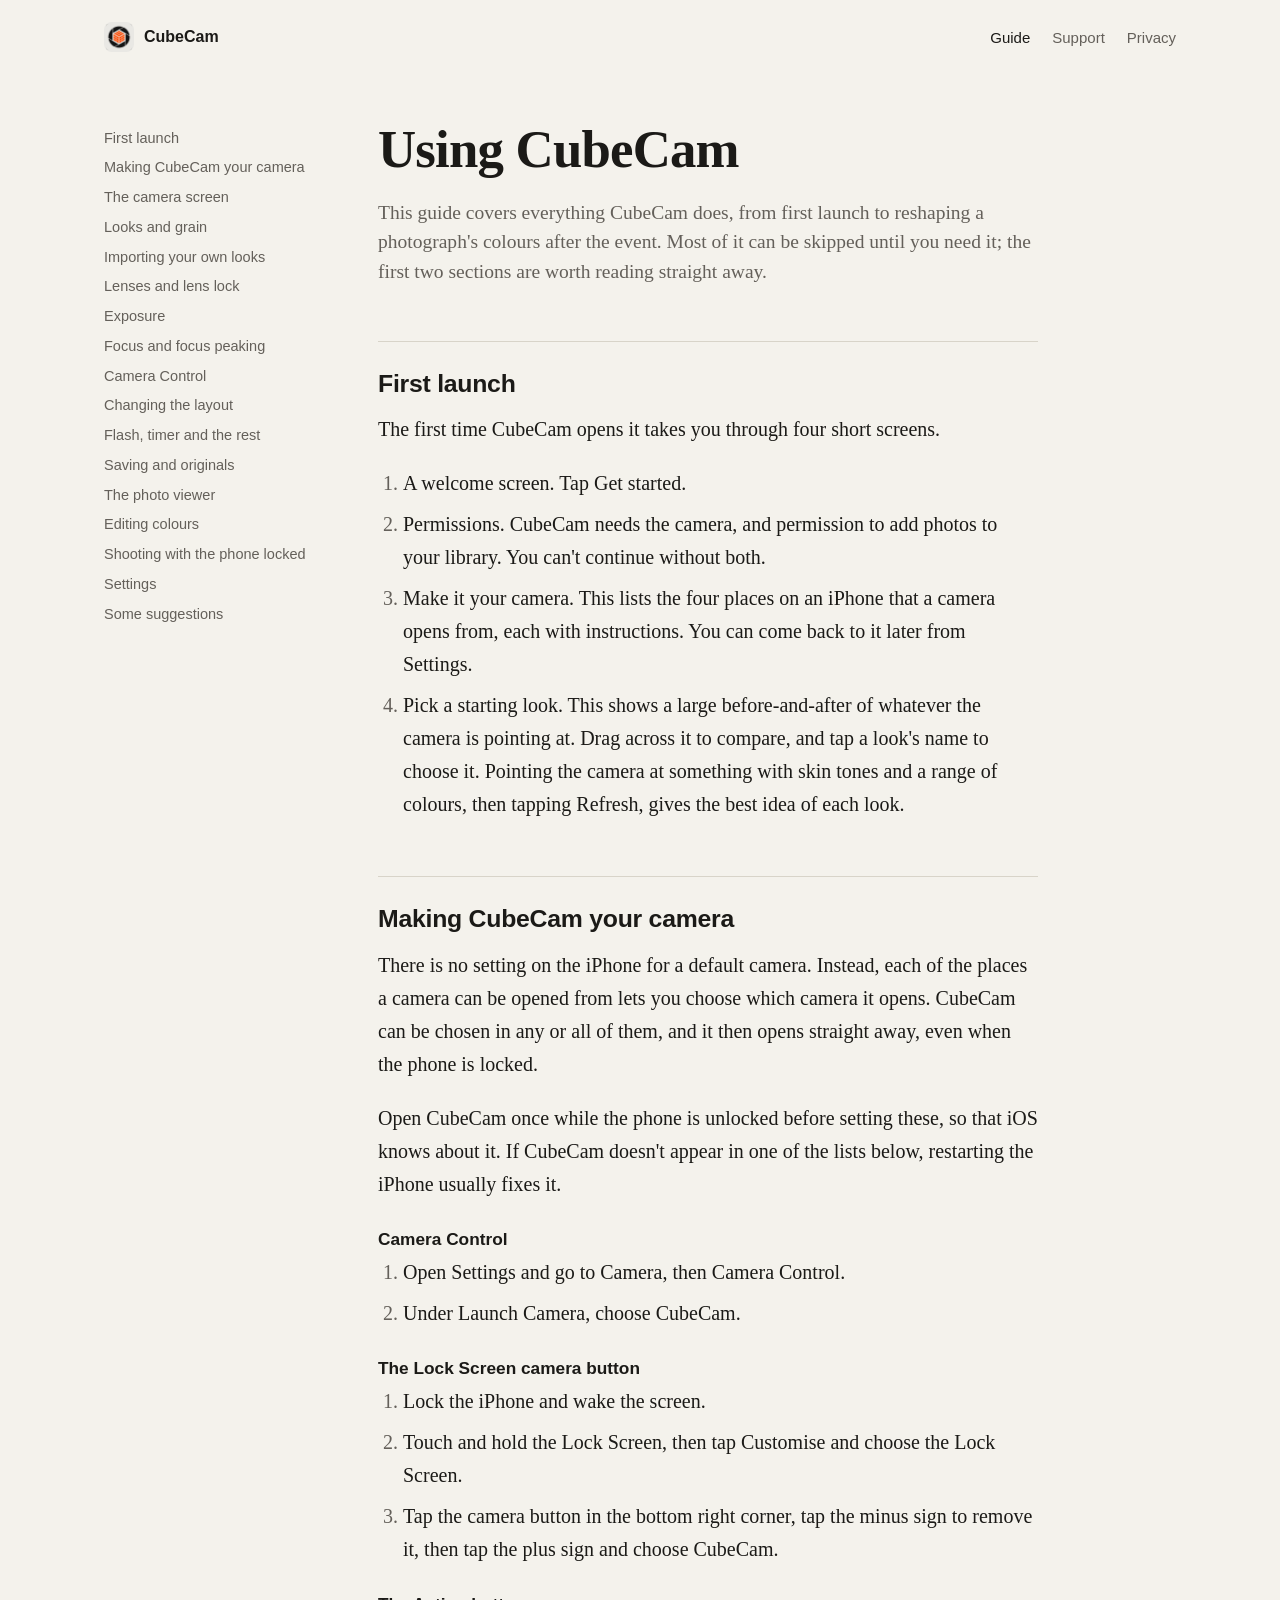
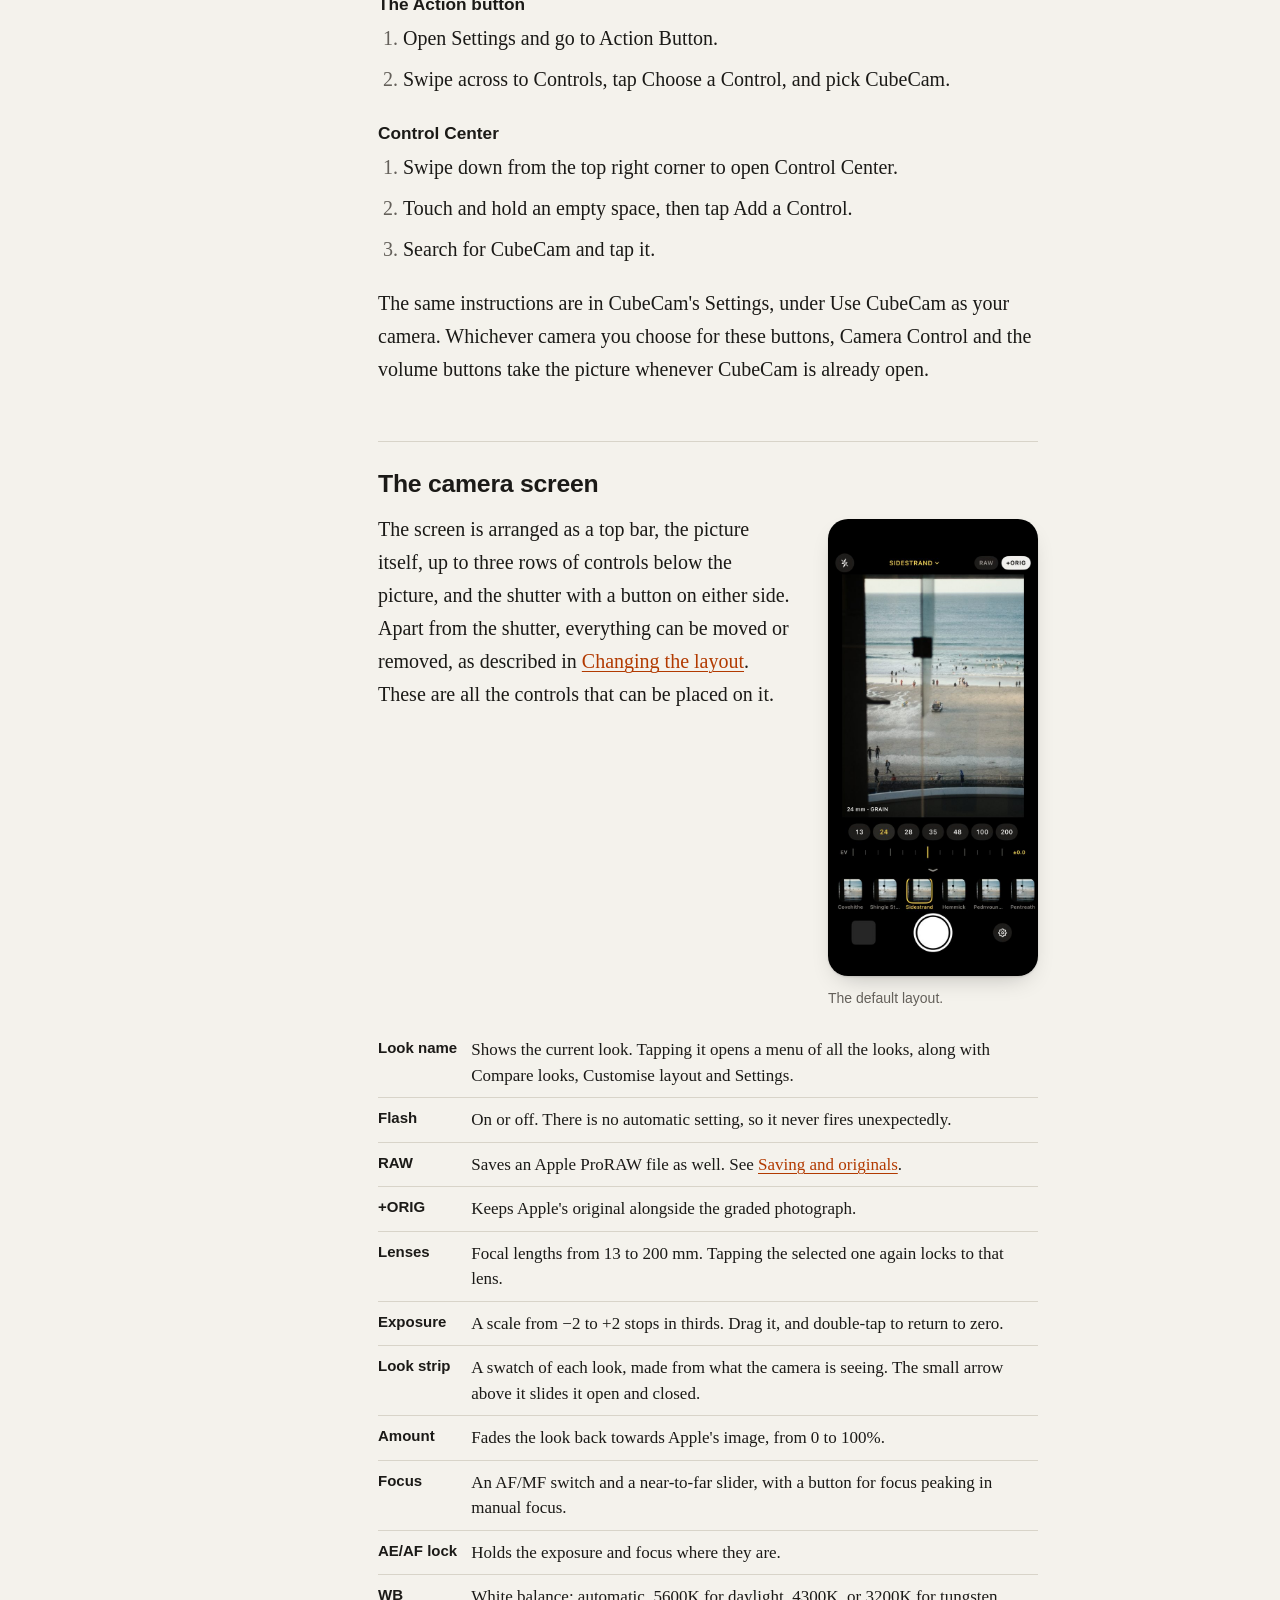
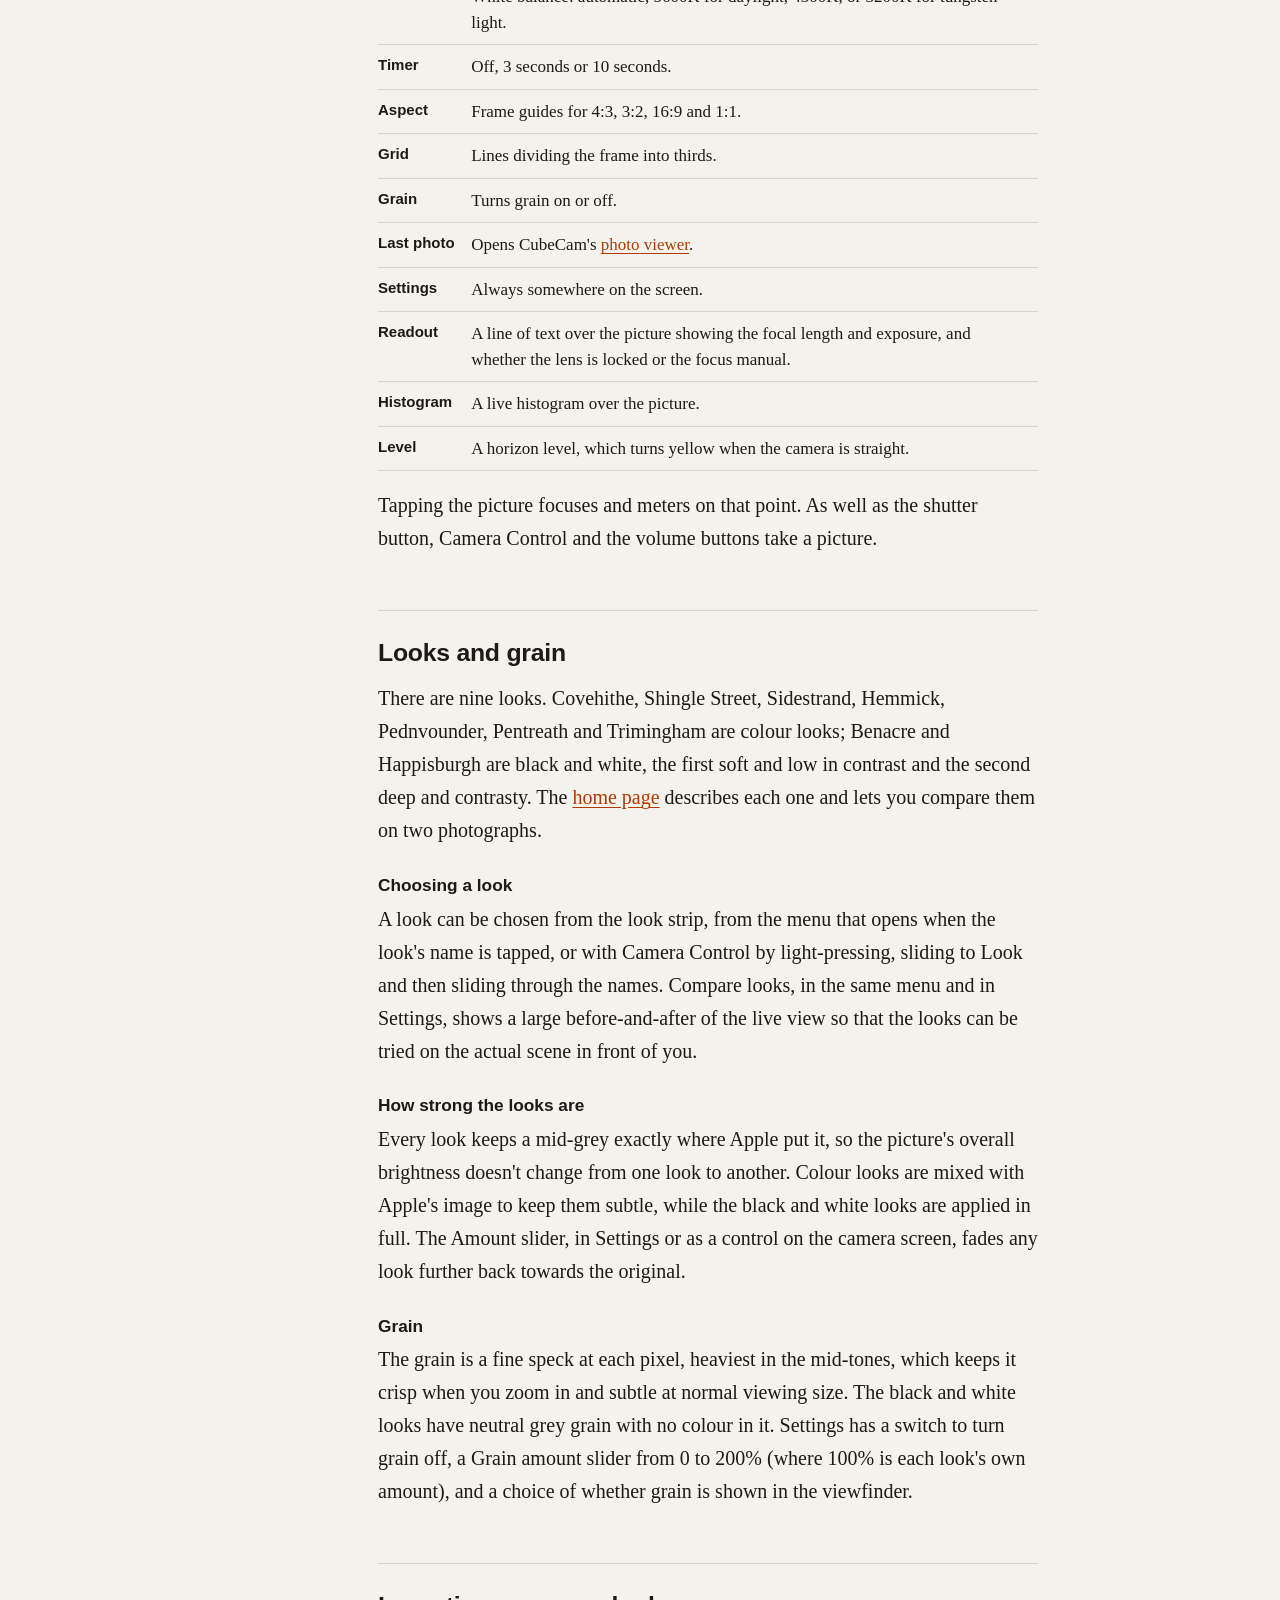
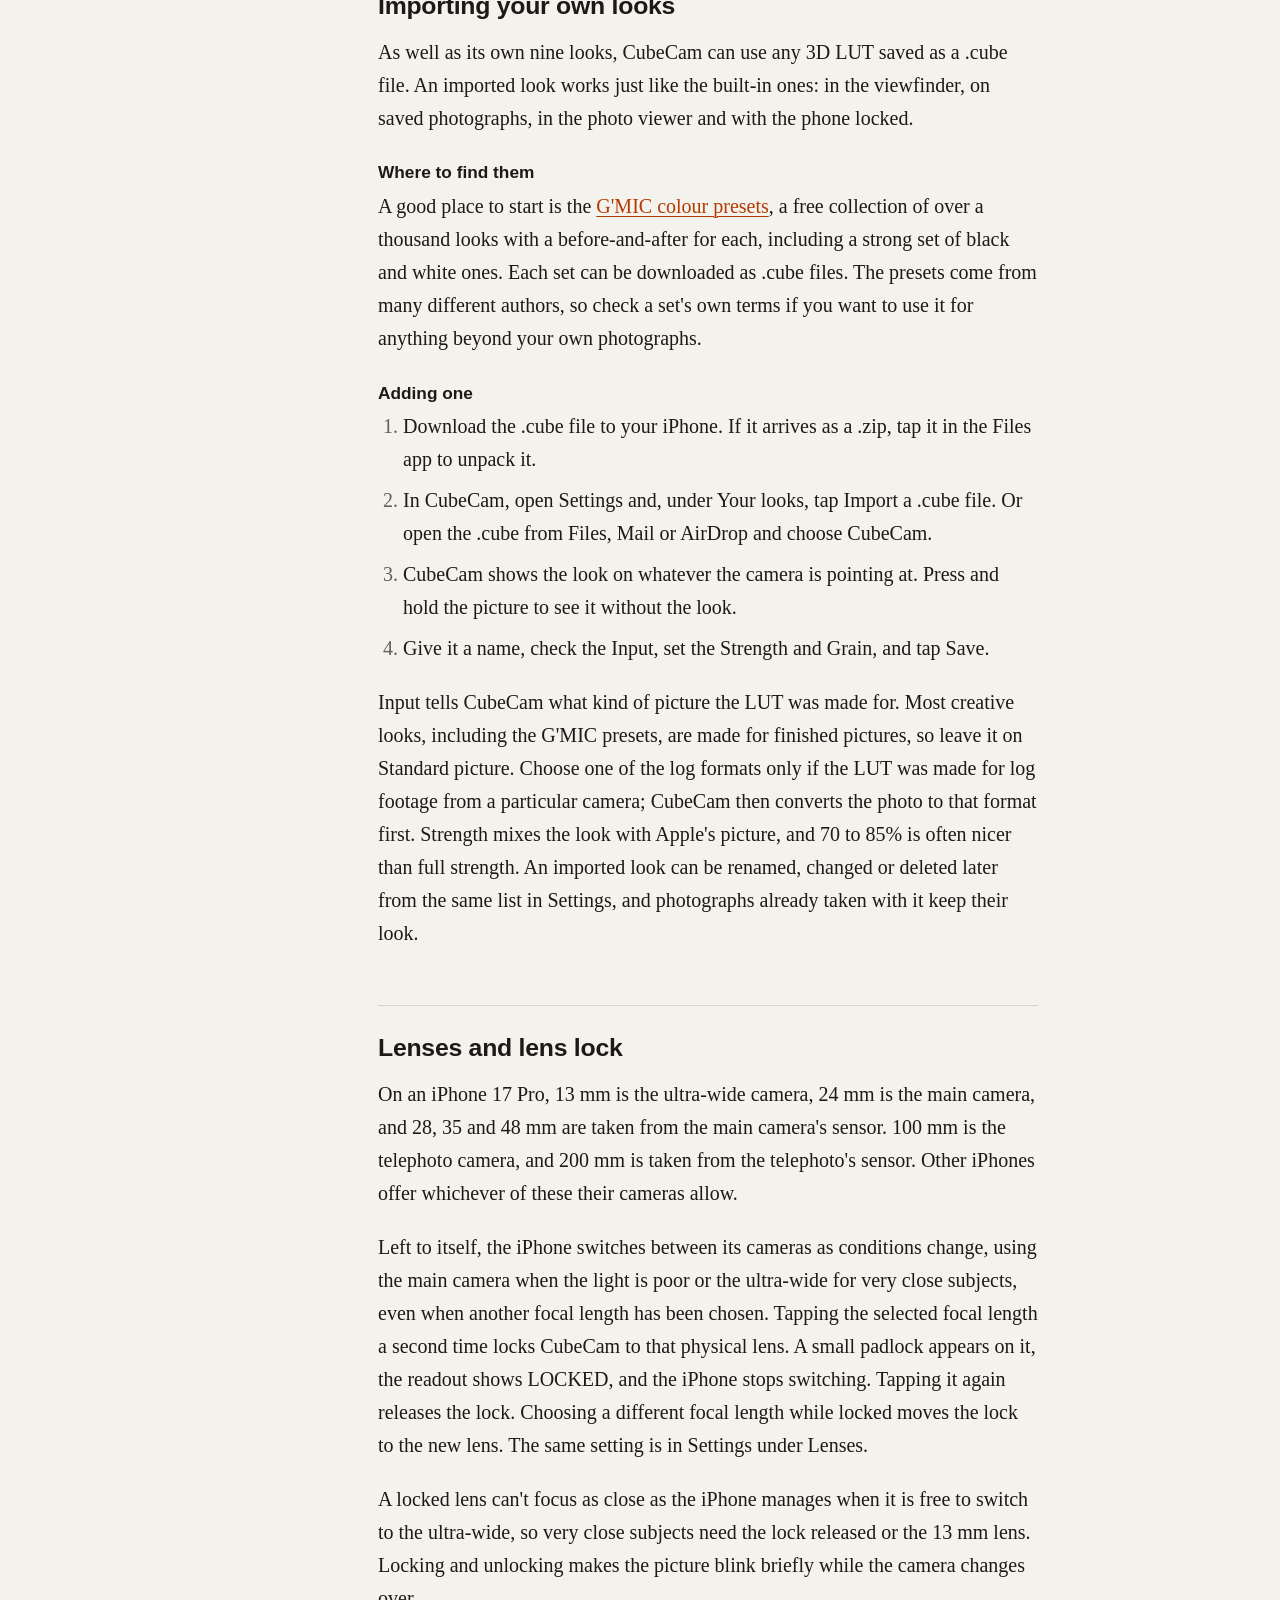
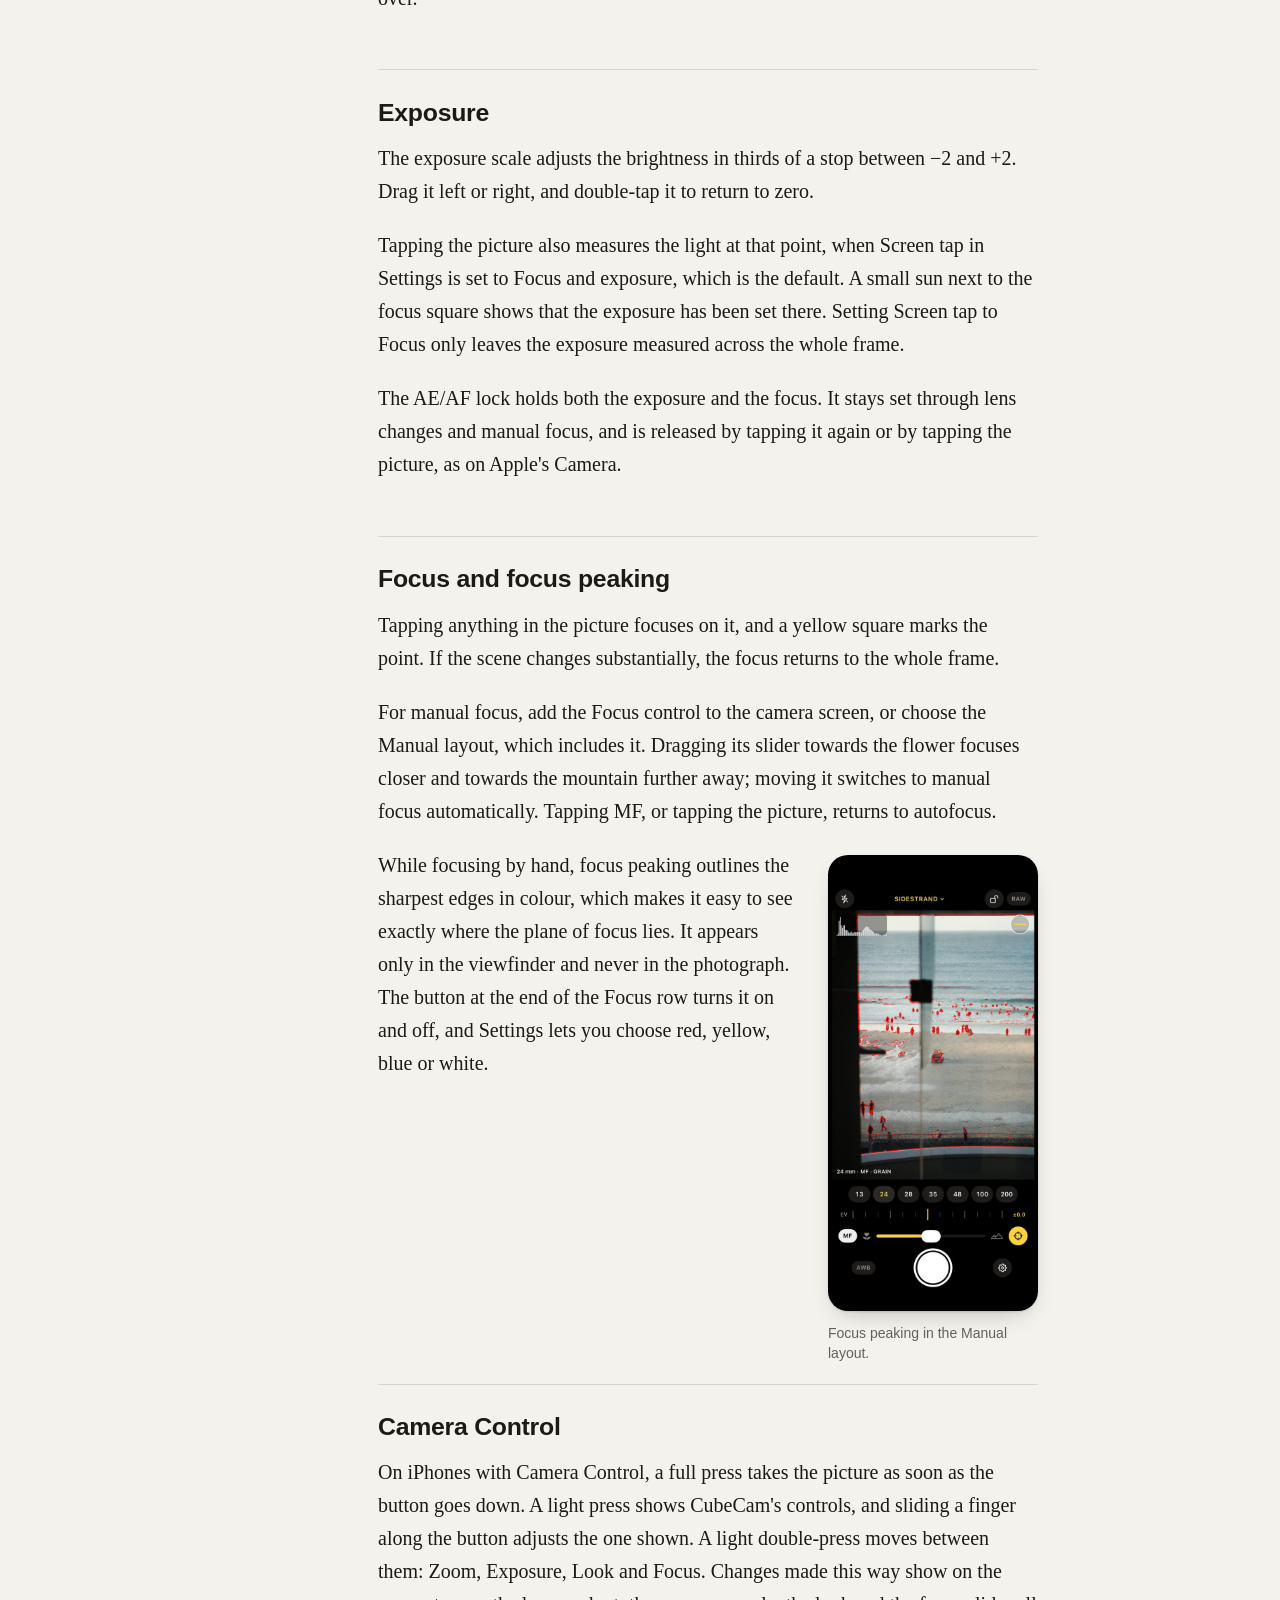
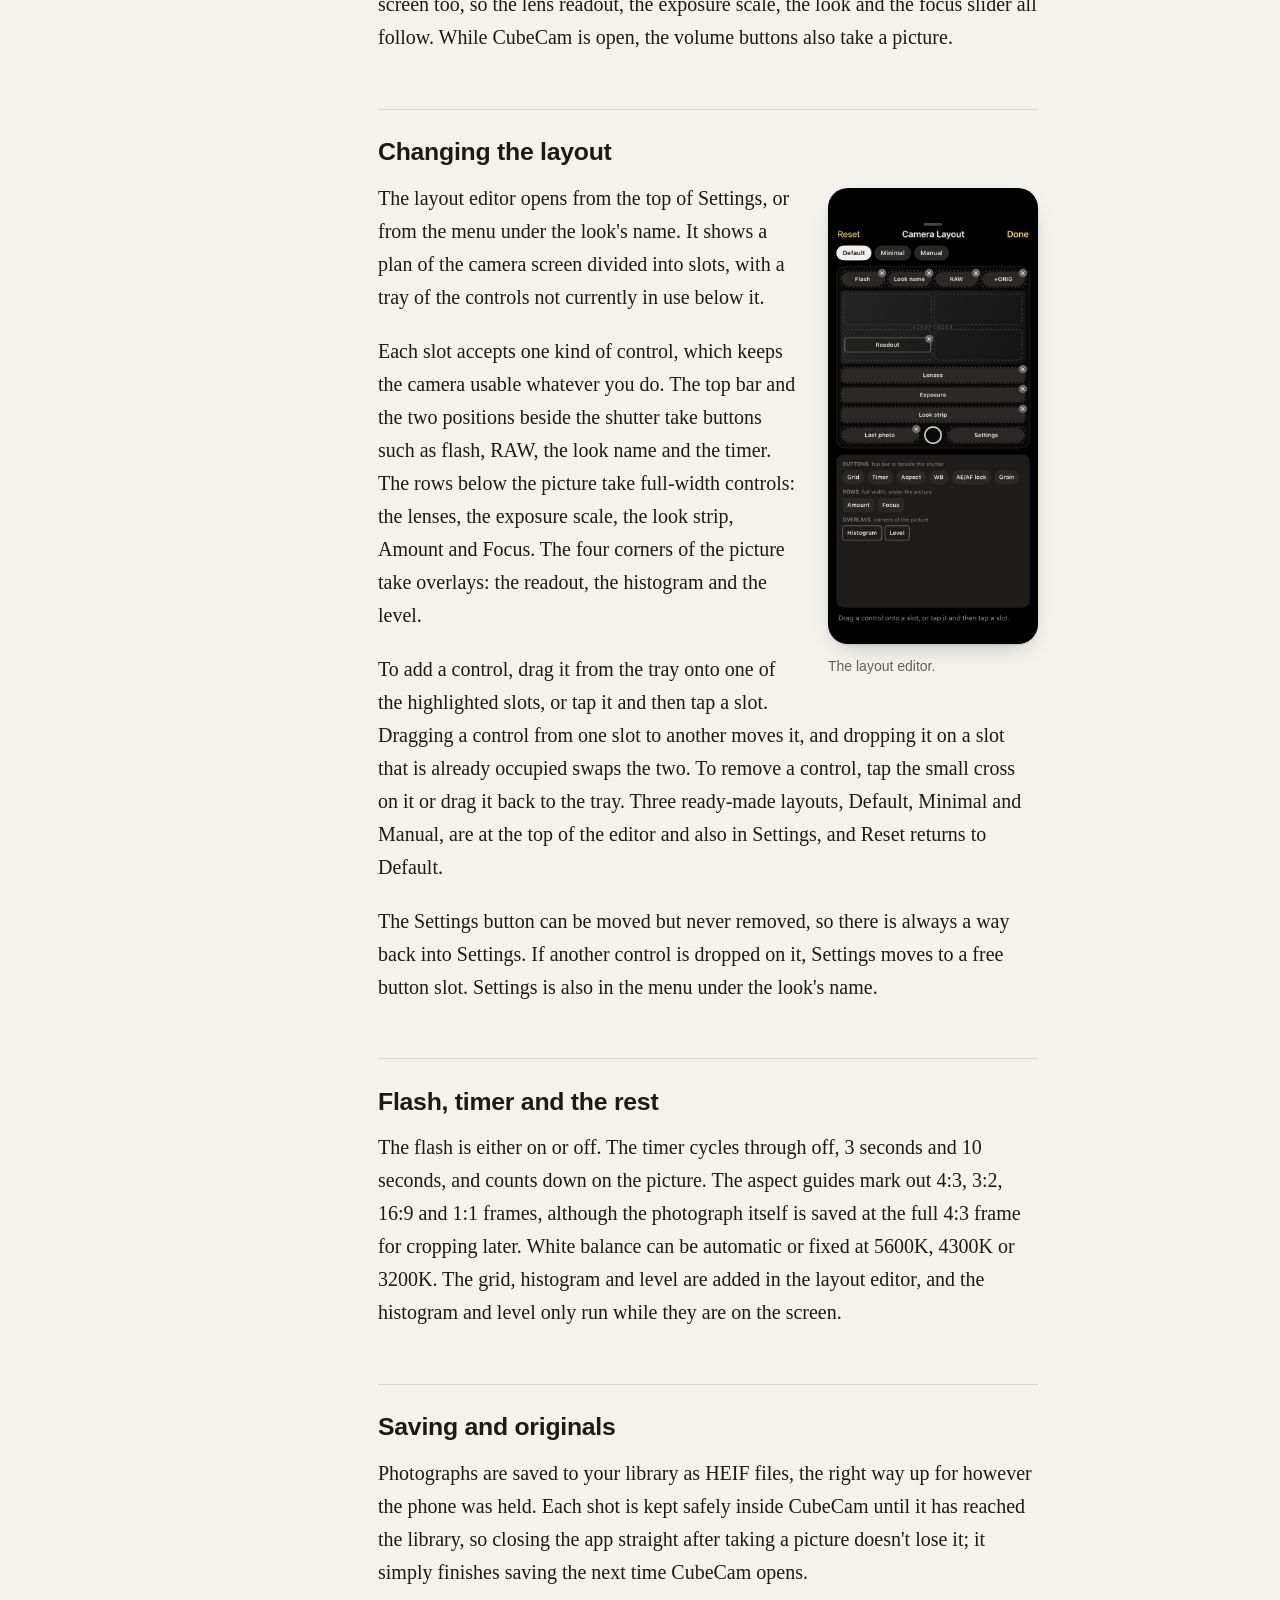
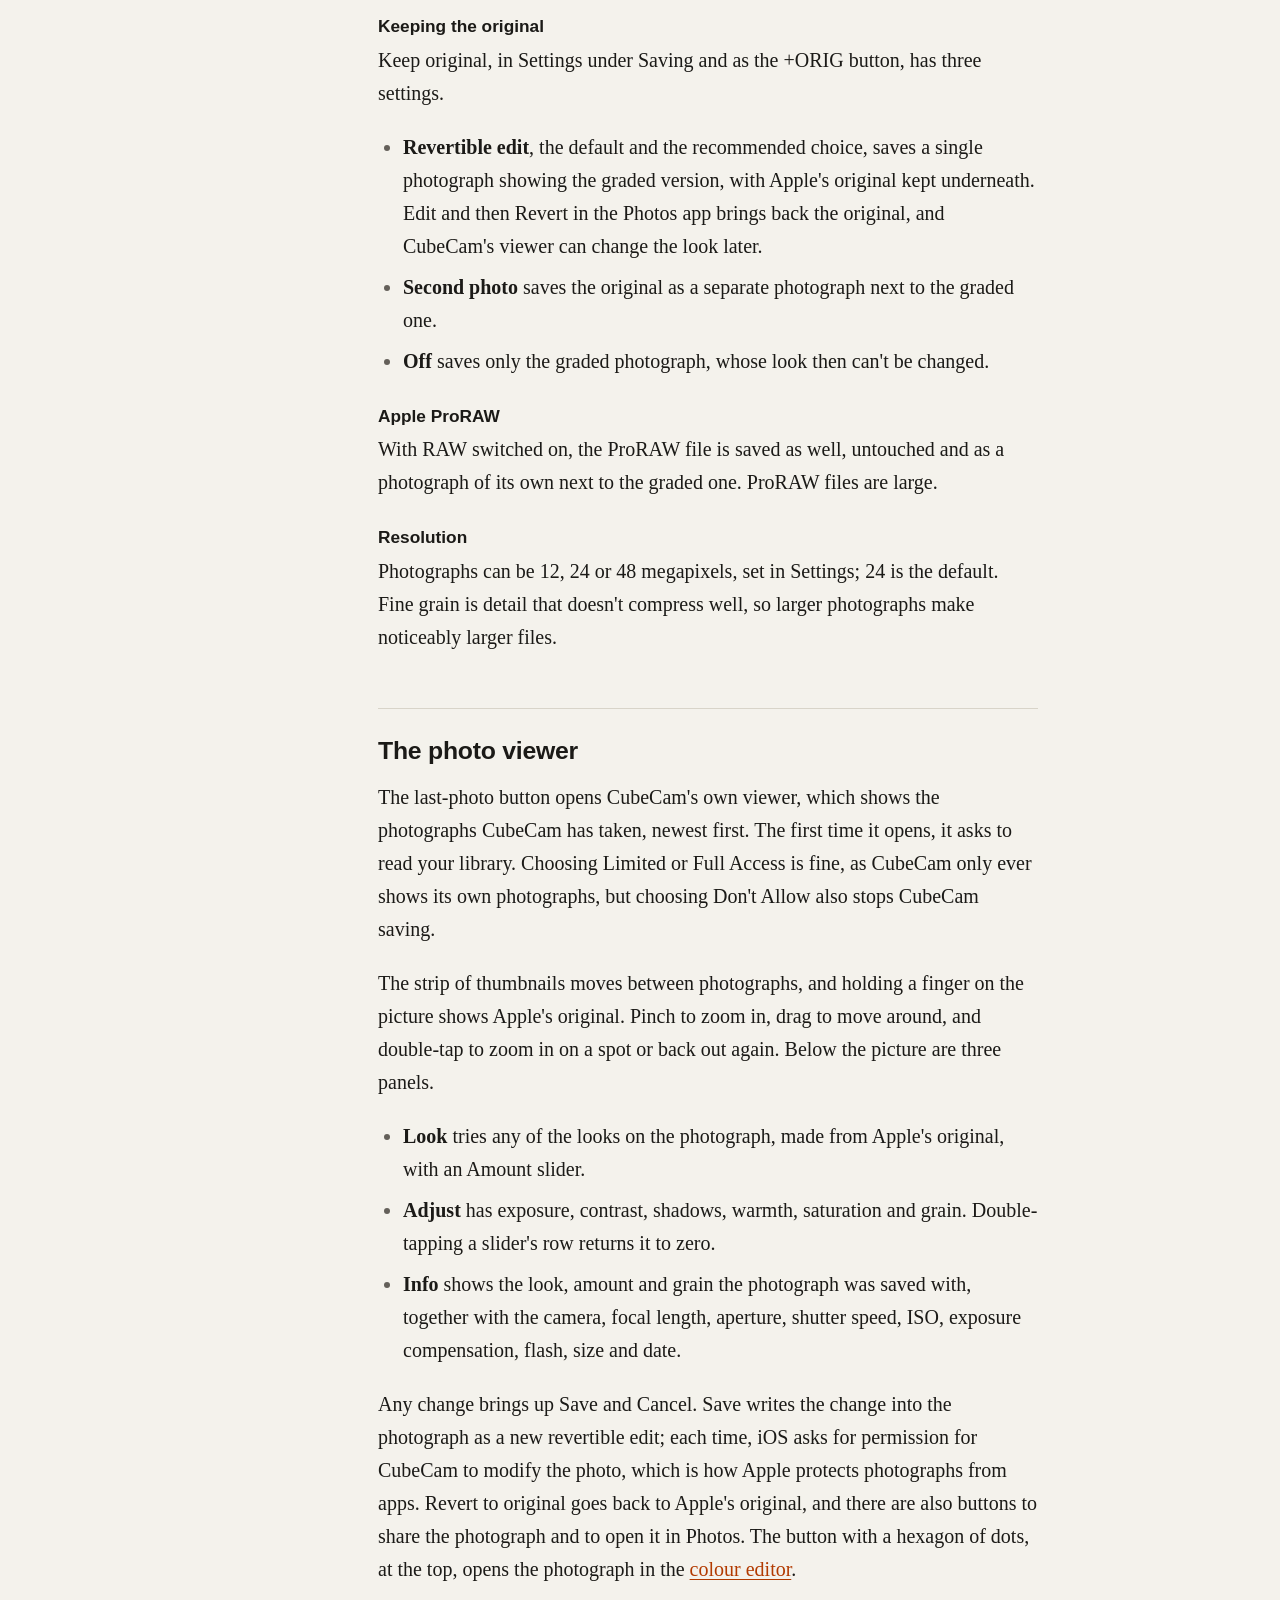
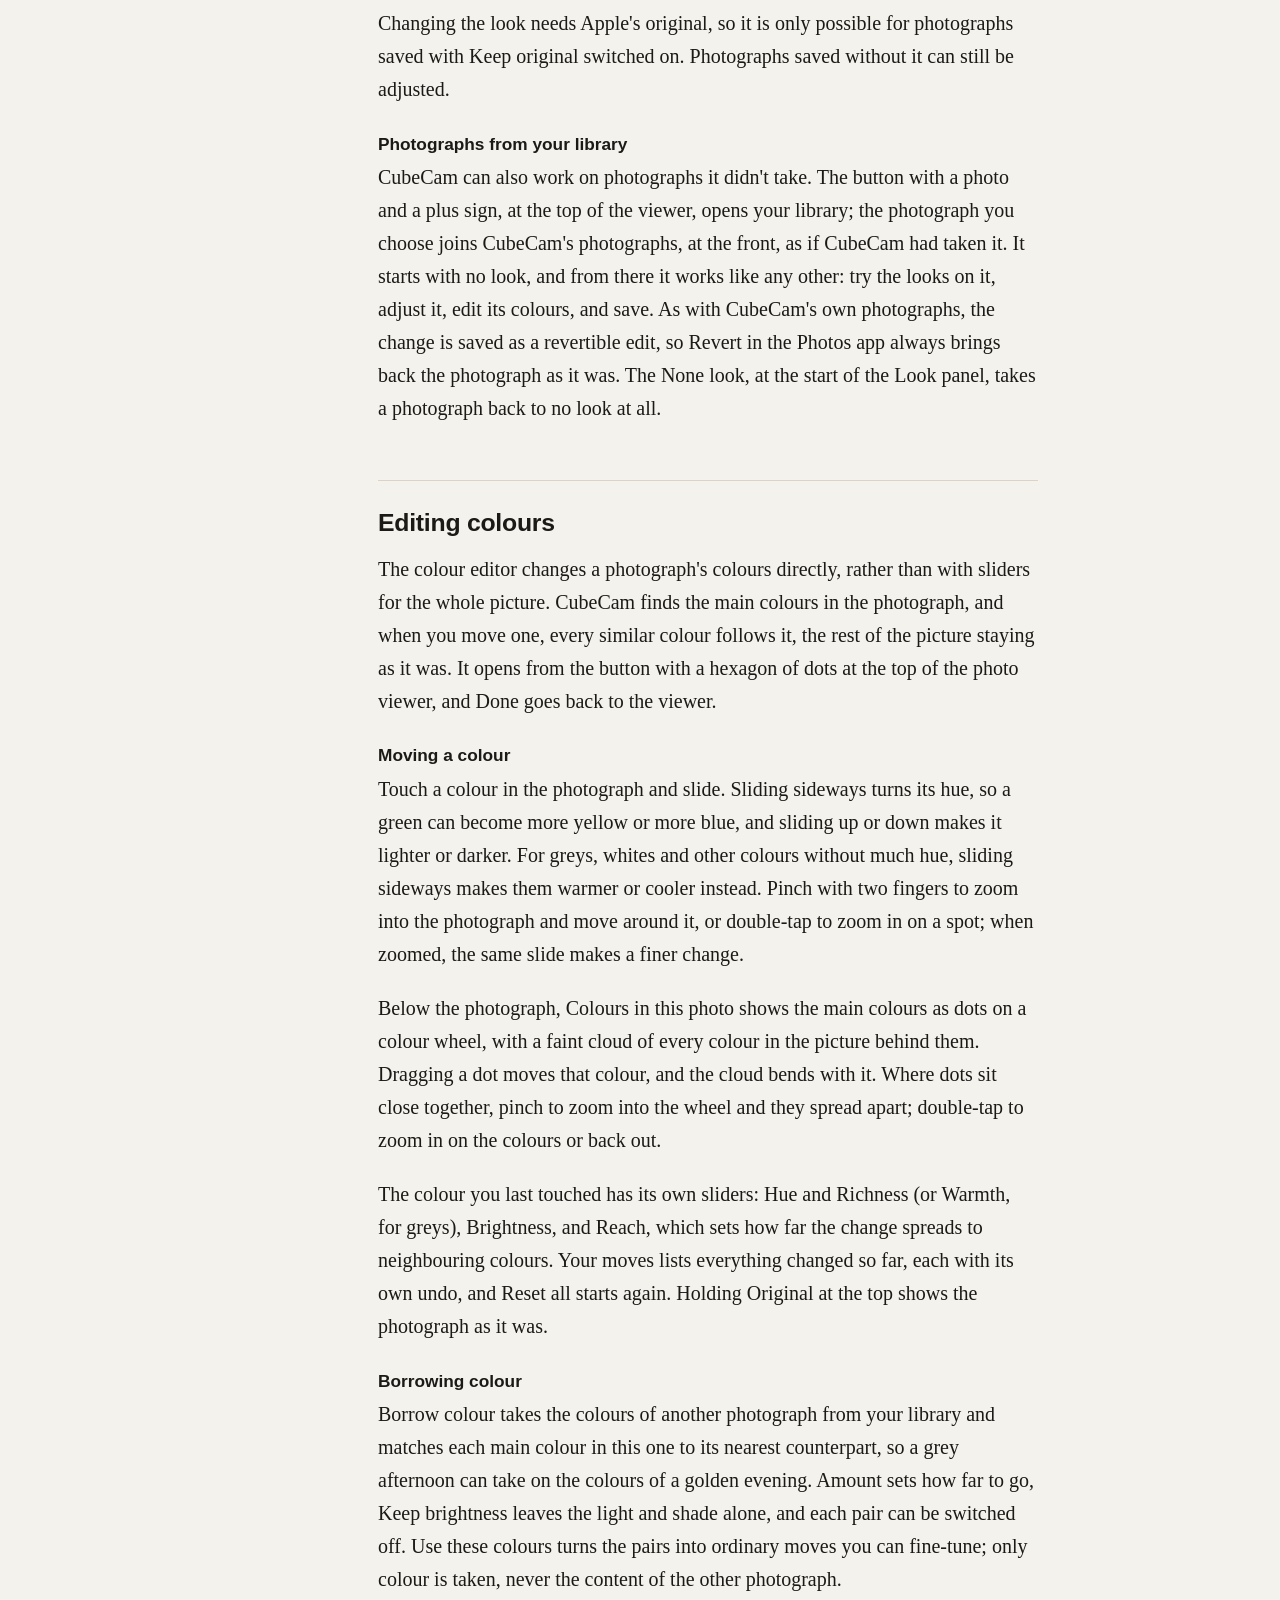
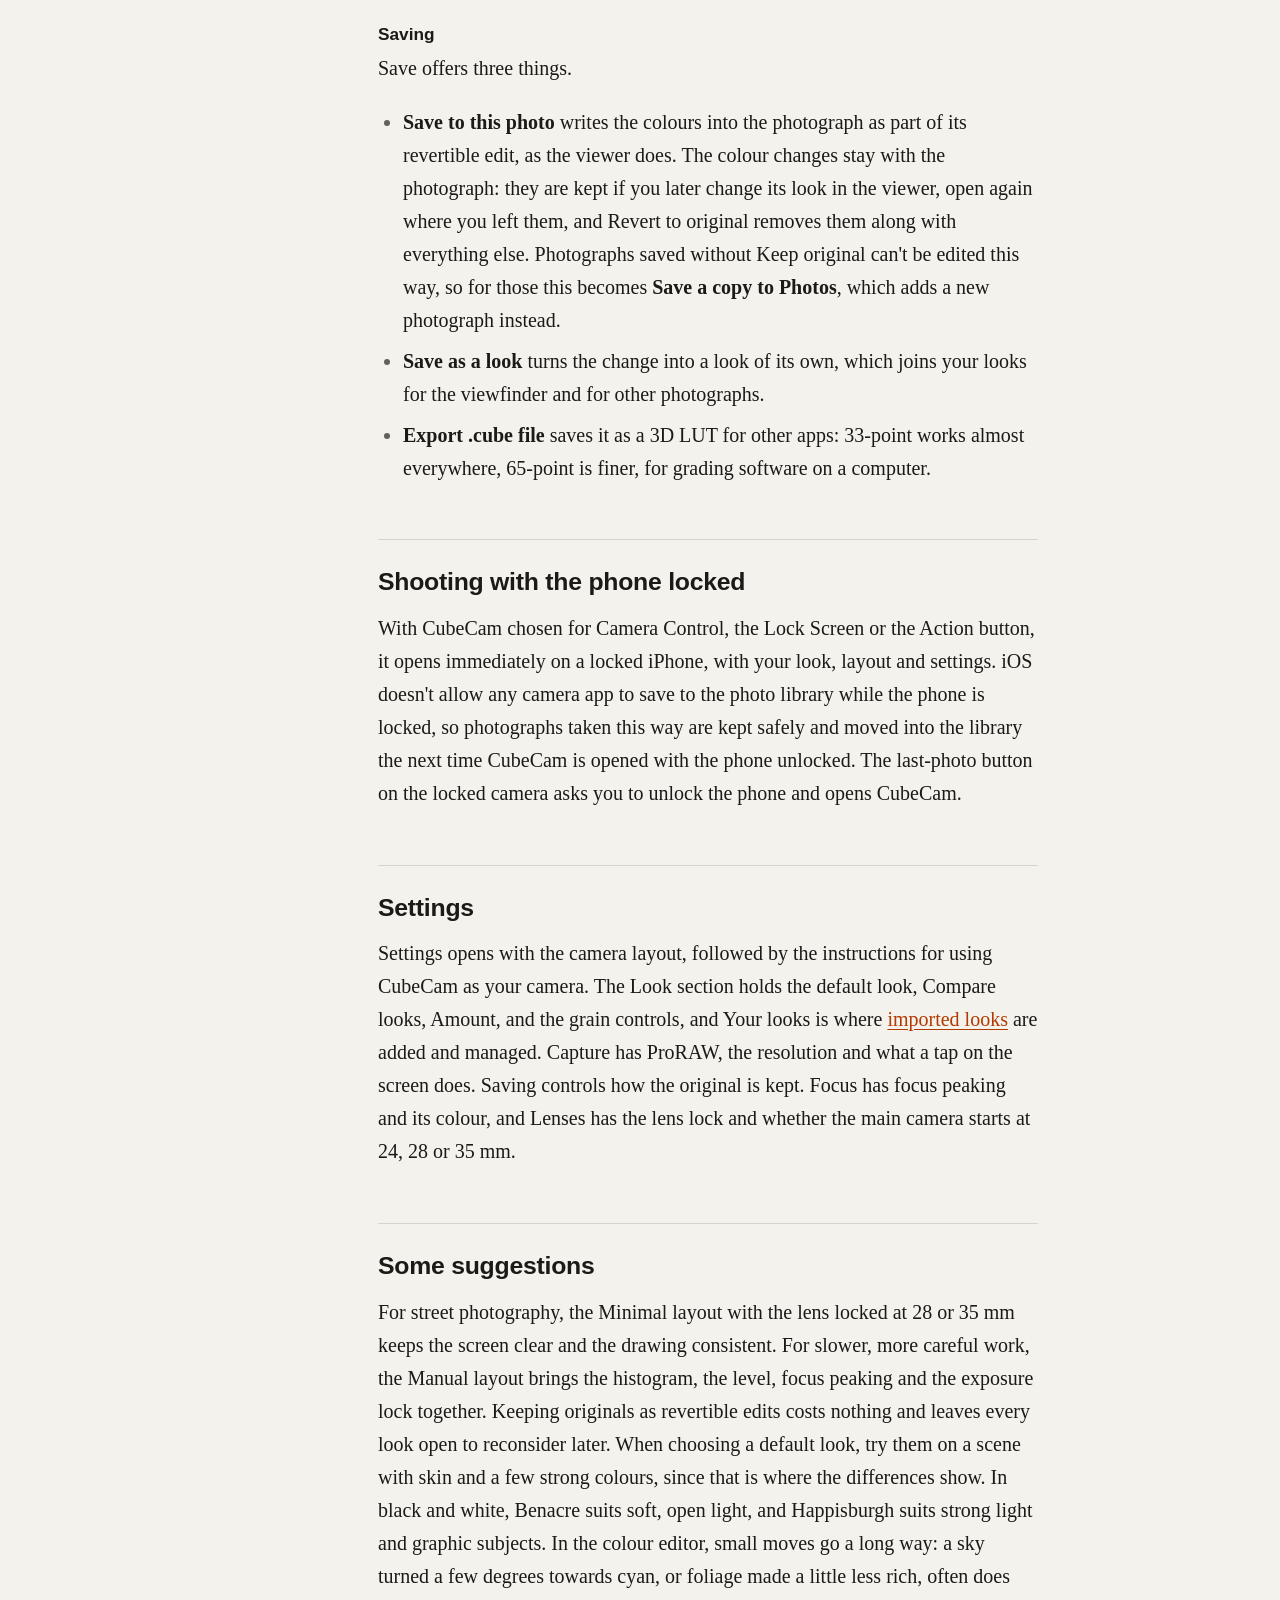
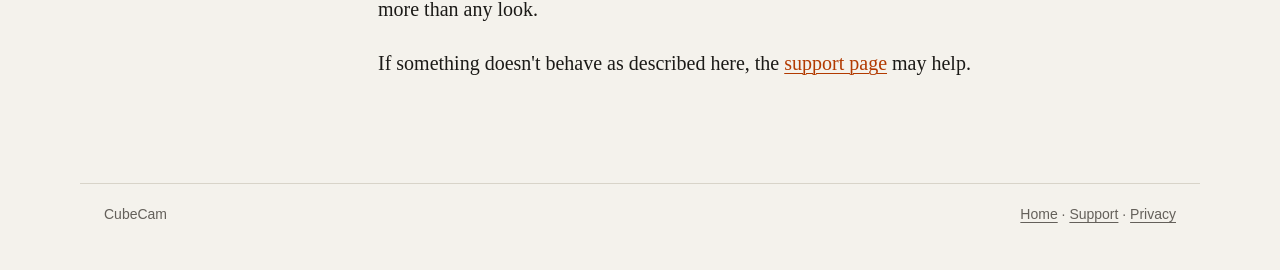
==== commit 151ca4aa: "Guide: adding photos from your library, and the None look Co-Authored-By: Claude Opus 5.5 <noreply@a" ====
--- a/guide.html
+++ b/guide.html
@@ -178,6 +178,8 @@
   </ul>
   <p>Any change brings up Save and Cancel. Save writes the change into the photograph as a new revertible edit; each time, iOS asks for permission for CubeCam to modify the photo, which is how Apple protects photographs from apps. Revert to original goes back to Apple's original, and there are also buttons to share the photograph and to open it in Photos. The button with a hexagon of dots, at the top, opens the photograph in the <a href="#colours">colour editor</a>.</p>
   <p>Changing the look needs Apple's original, so it is only possible for photographs saved with Keep original switched on. Photographs saved without it can still be adjusted.</p>
+  <h3>Photographs from your library</h3>
+  <p>CubeCam can also work on photographs it didn't take. The button with a photo and a plus sign, at the top of the viewer, opens your library; the photograph you choose joins CubeCam's photographs, at the front, as if CubeCam had taken it. It starts with no look, and from there it works like any other: try the looks on it, adjust it, edit its colours, and save. As with CubeCam's own photographs, the change is saved as a revertible edit, so Revert in the Photos app always brings back the photograph as it was. The None look, at the start of the Look panel, takes a photograph back to no look at all.</p>
 
   <h2 id="colours">Editing colours</h2>
   <p>The colour editor changes a photograph's colours directly, rather than with sliders for the whole picture. CubeCam finds the main colours in the photograph, and when you move one, every similar colour follows it, the rest of the picture staying as it was. It opens from the button with a hexagon of dots at the top of the photo viewer, and Done goes back to the viewer.</p>
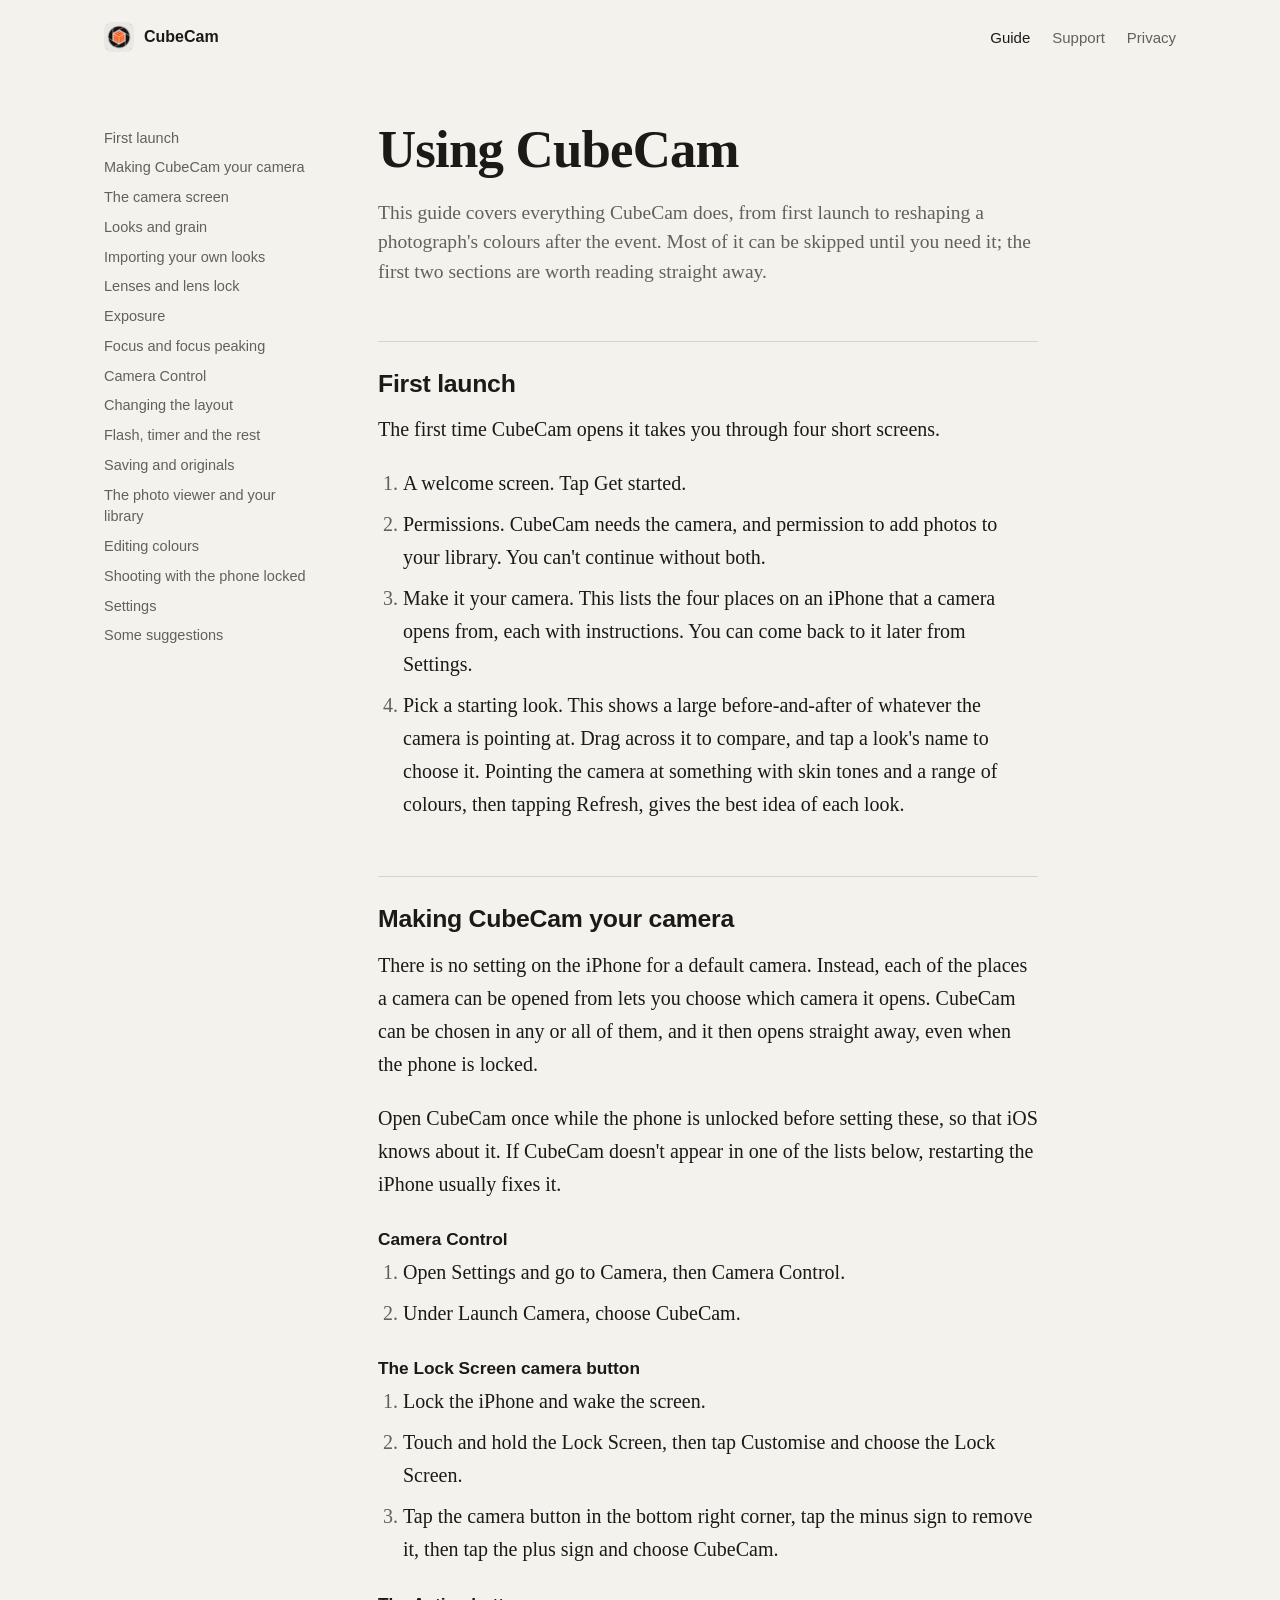
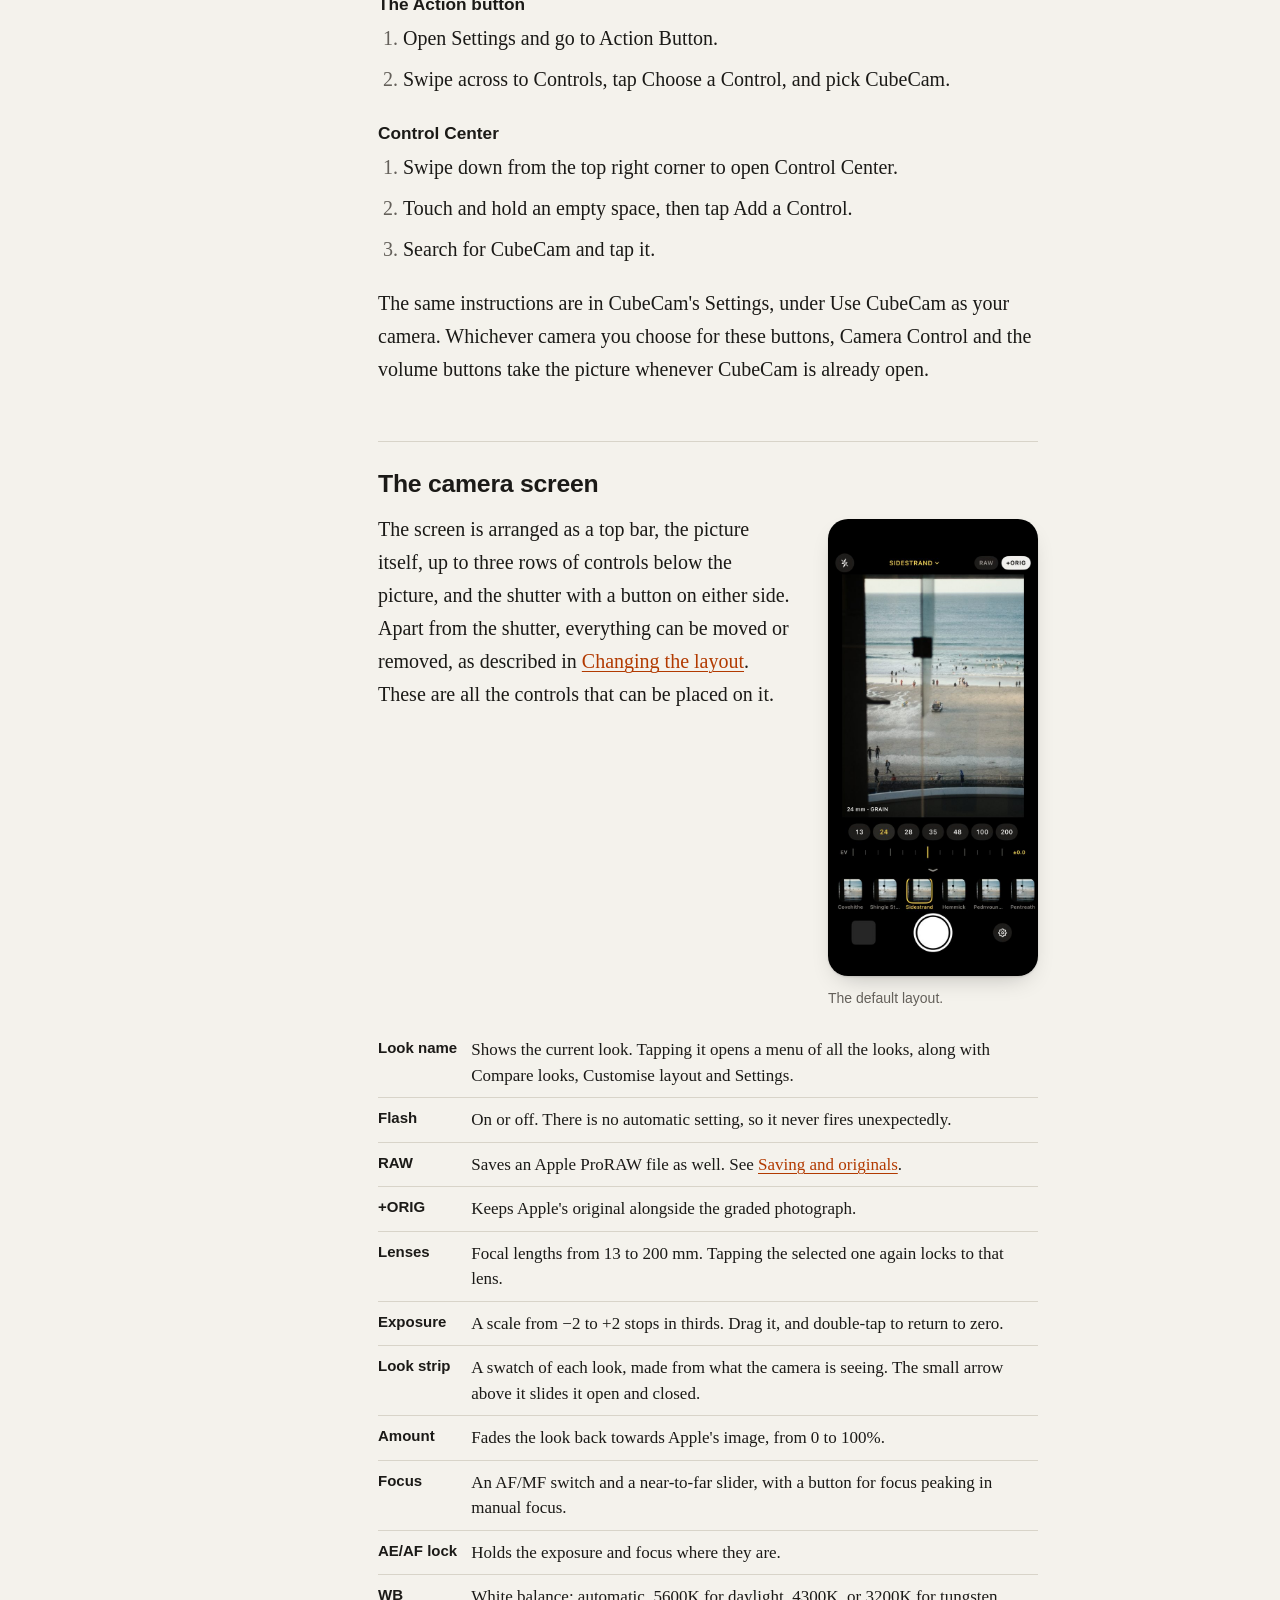
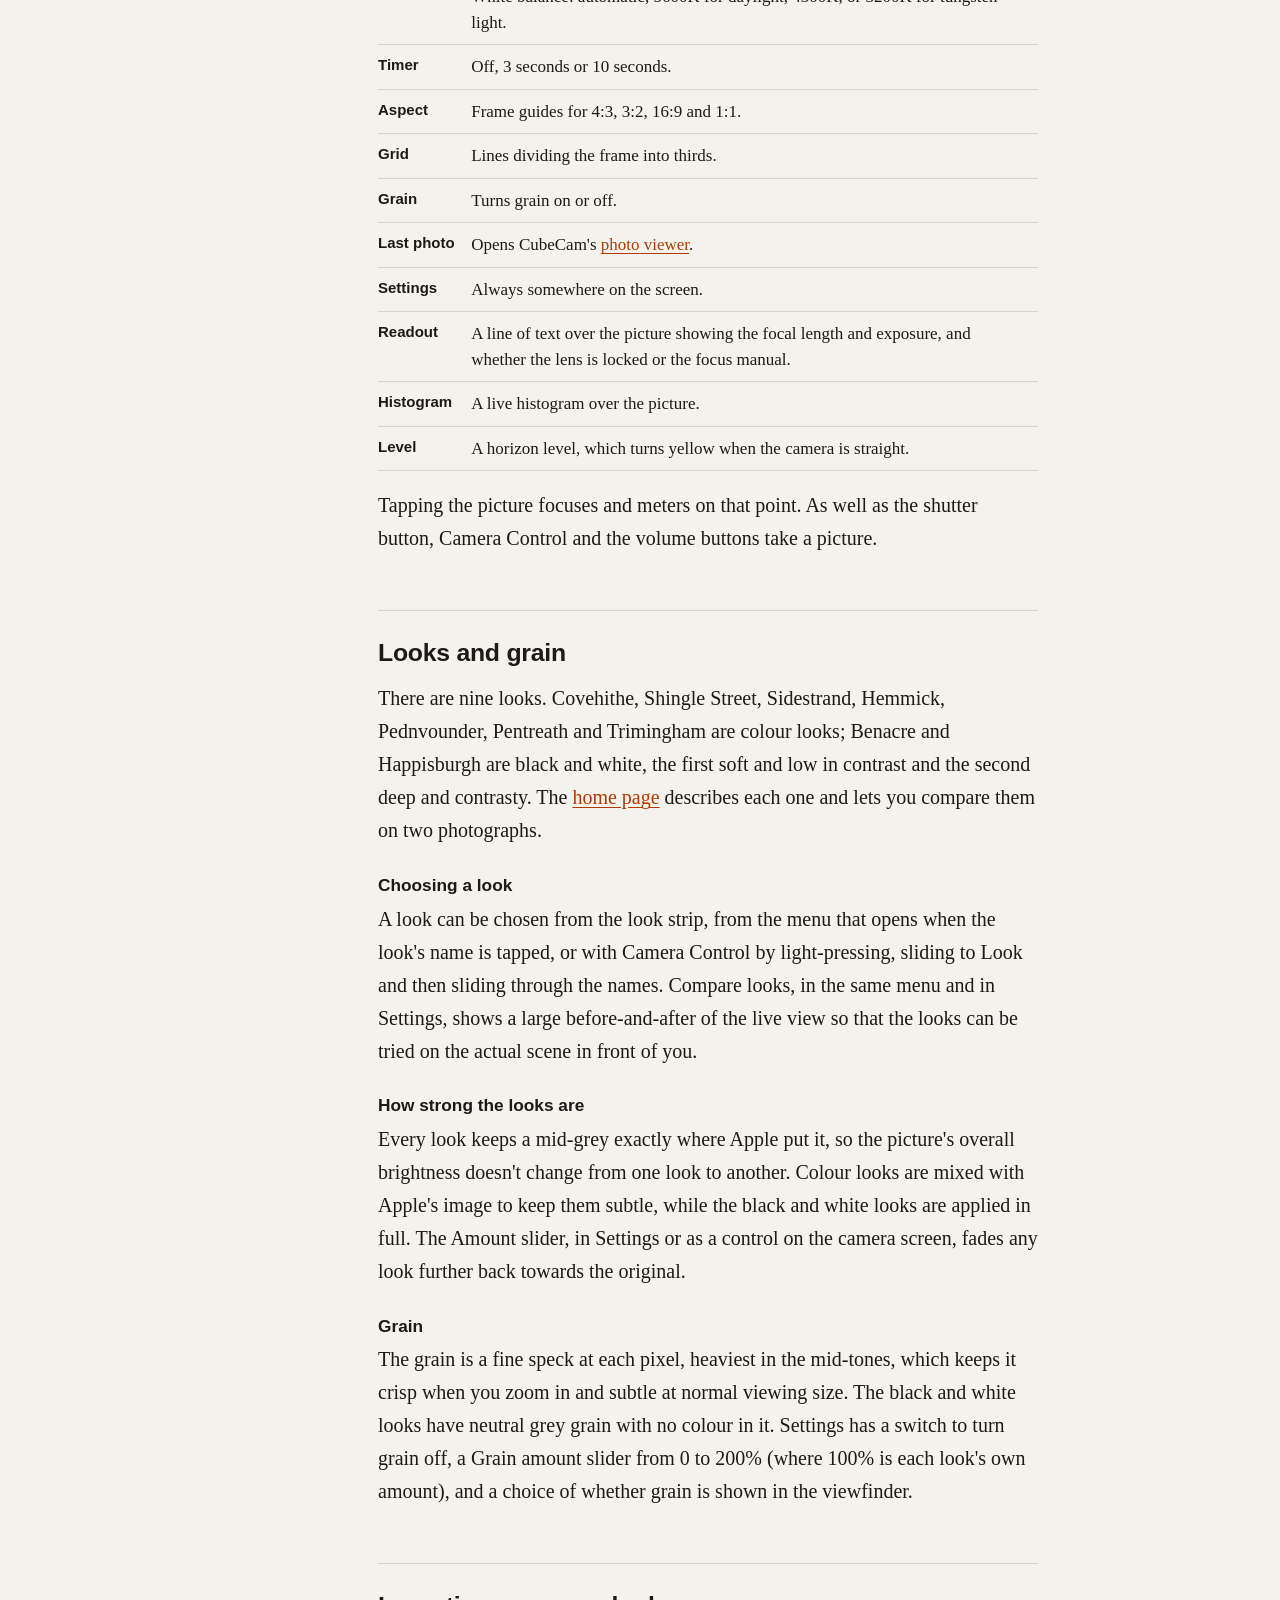
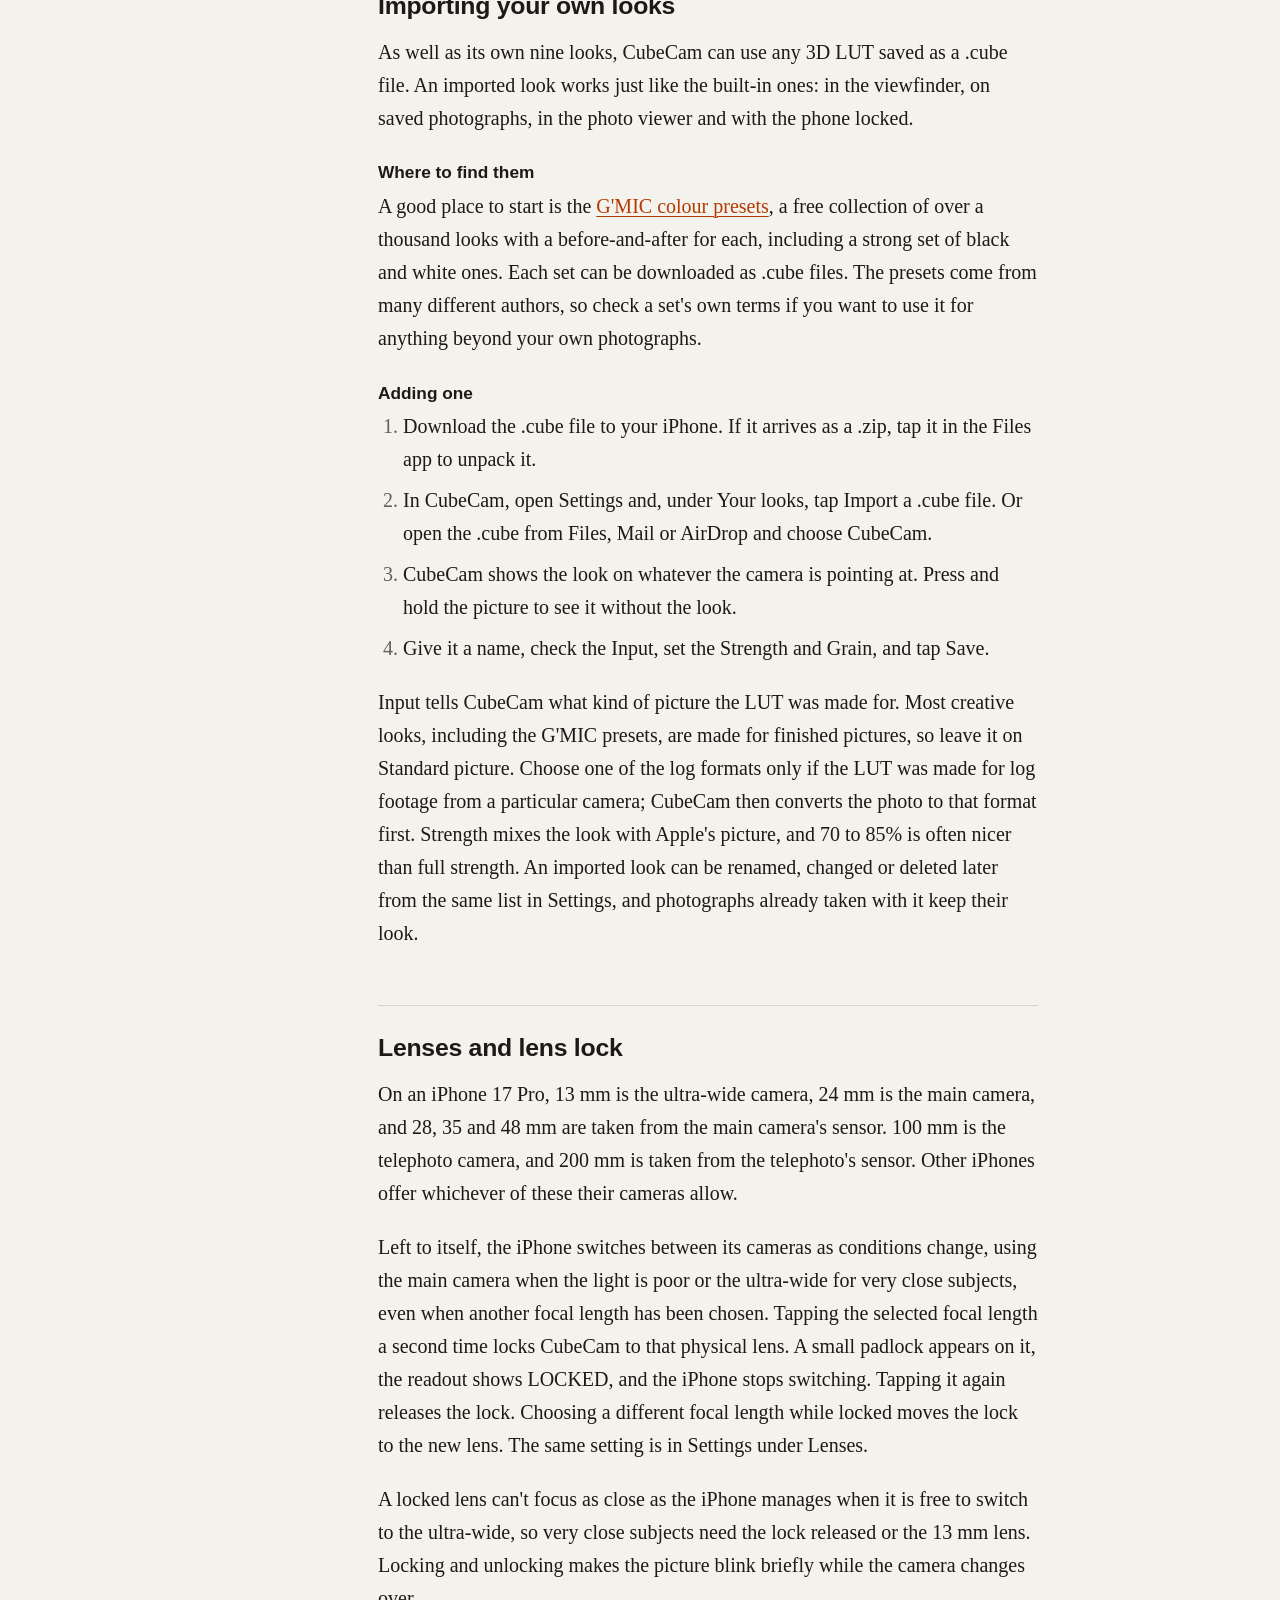
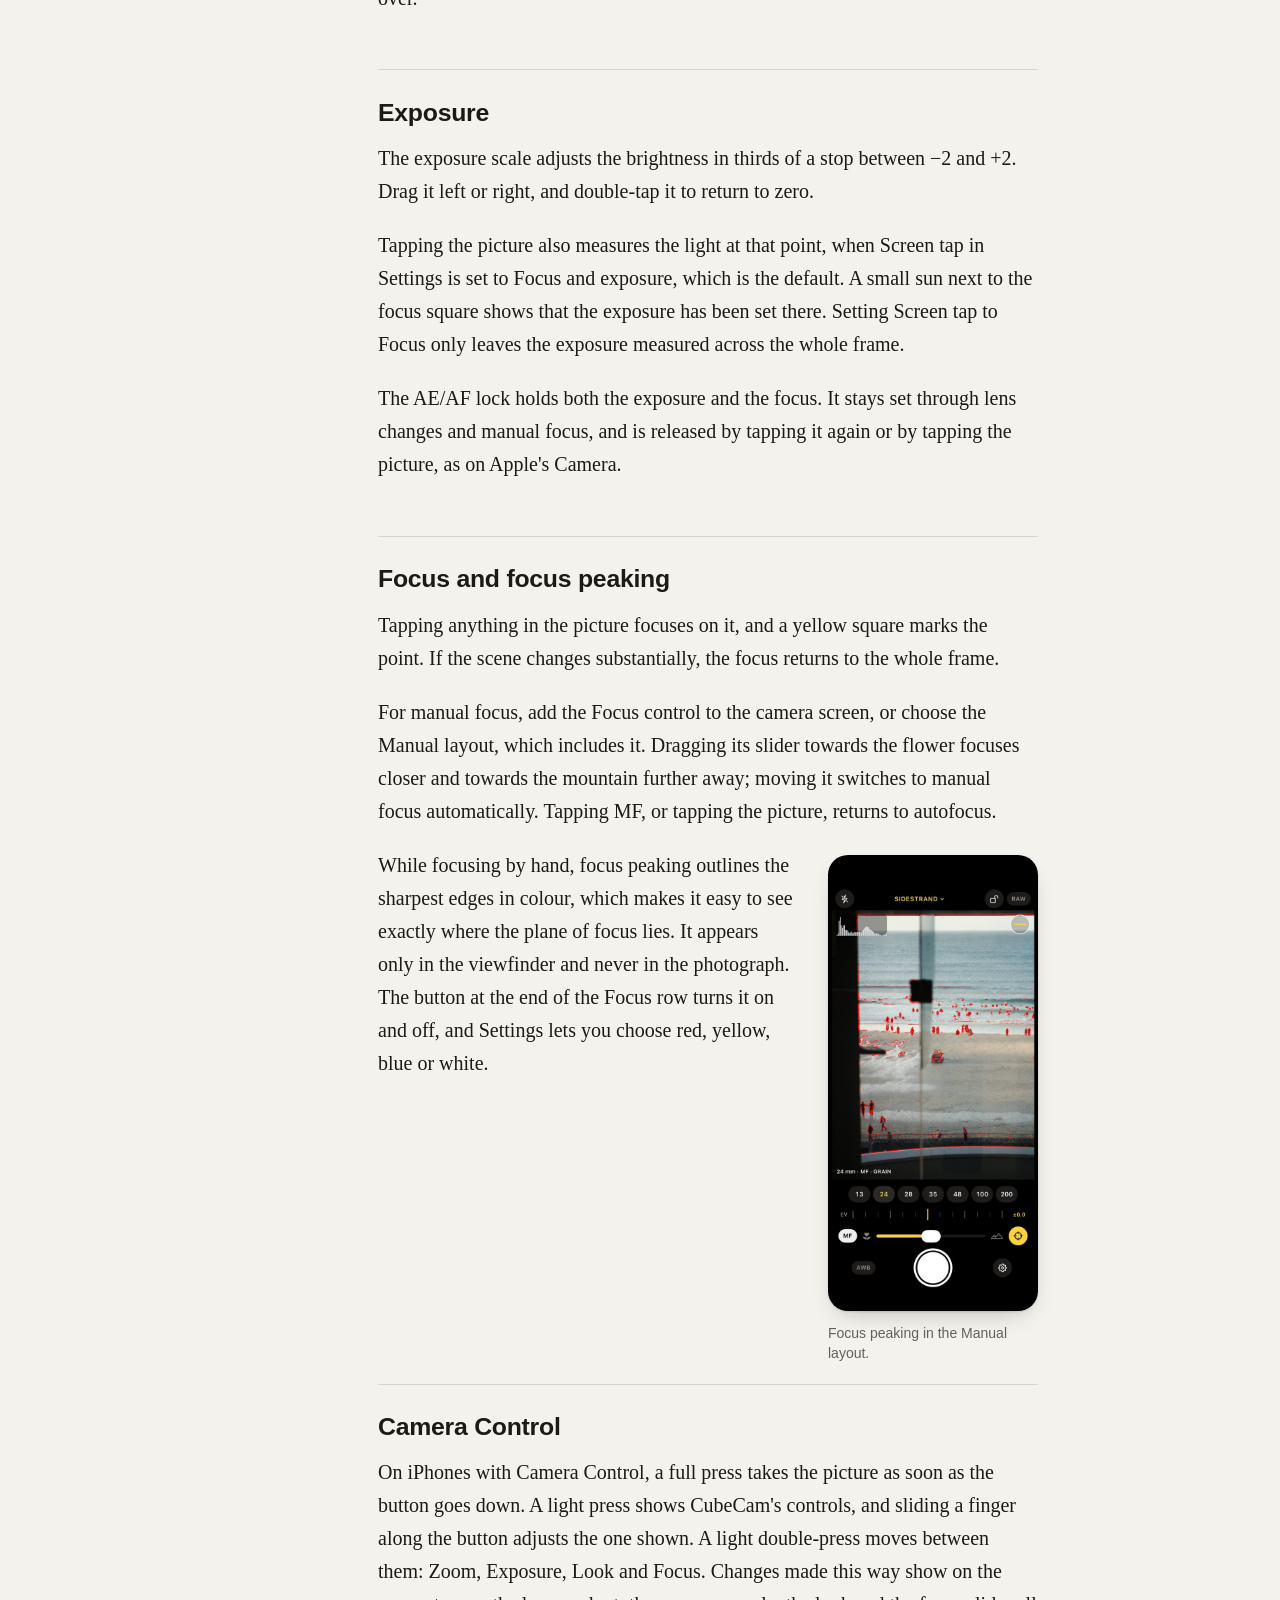
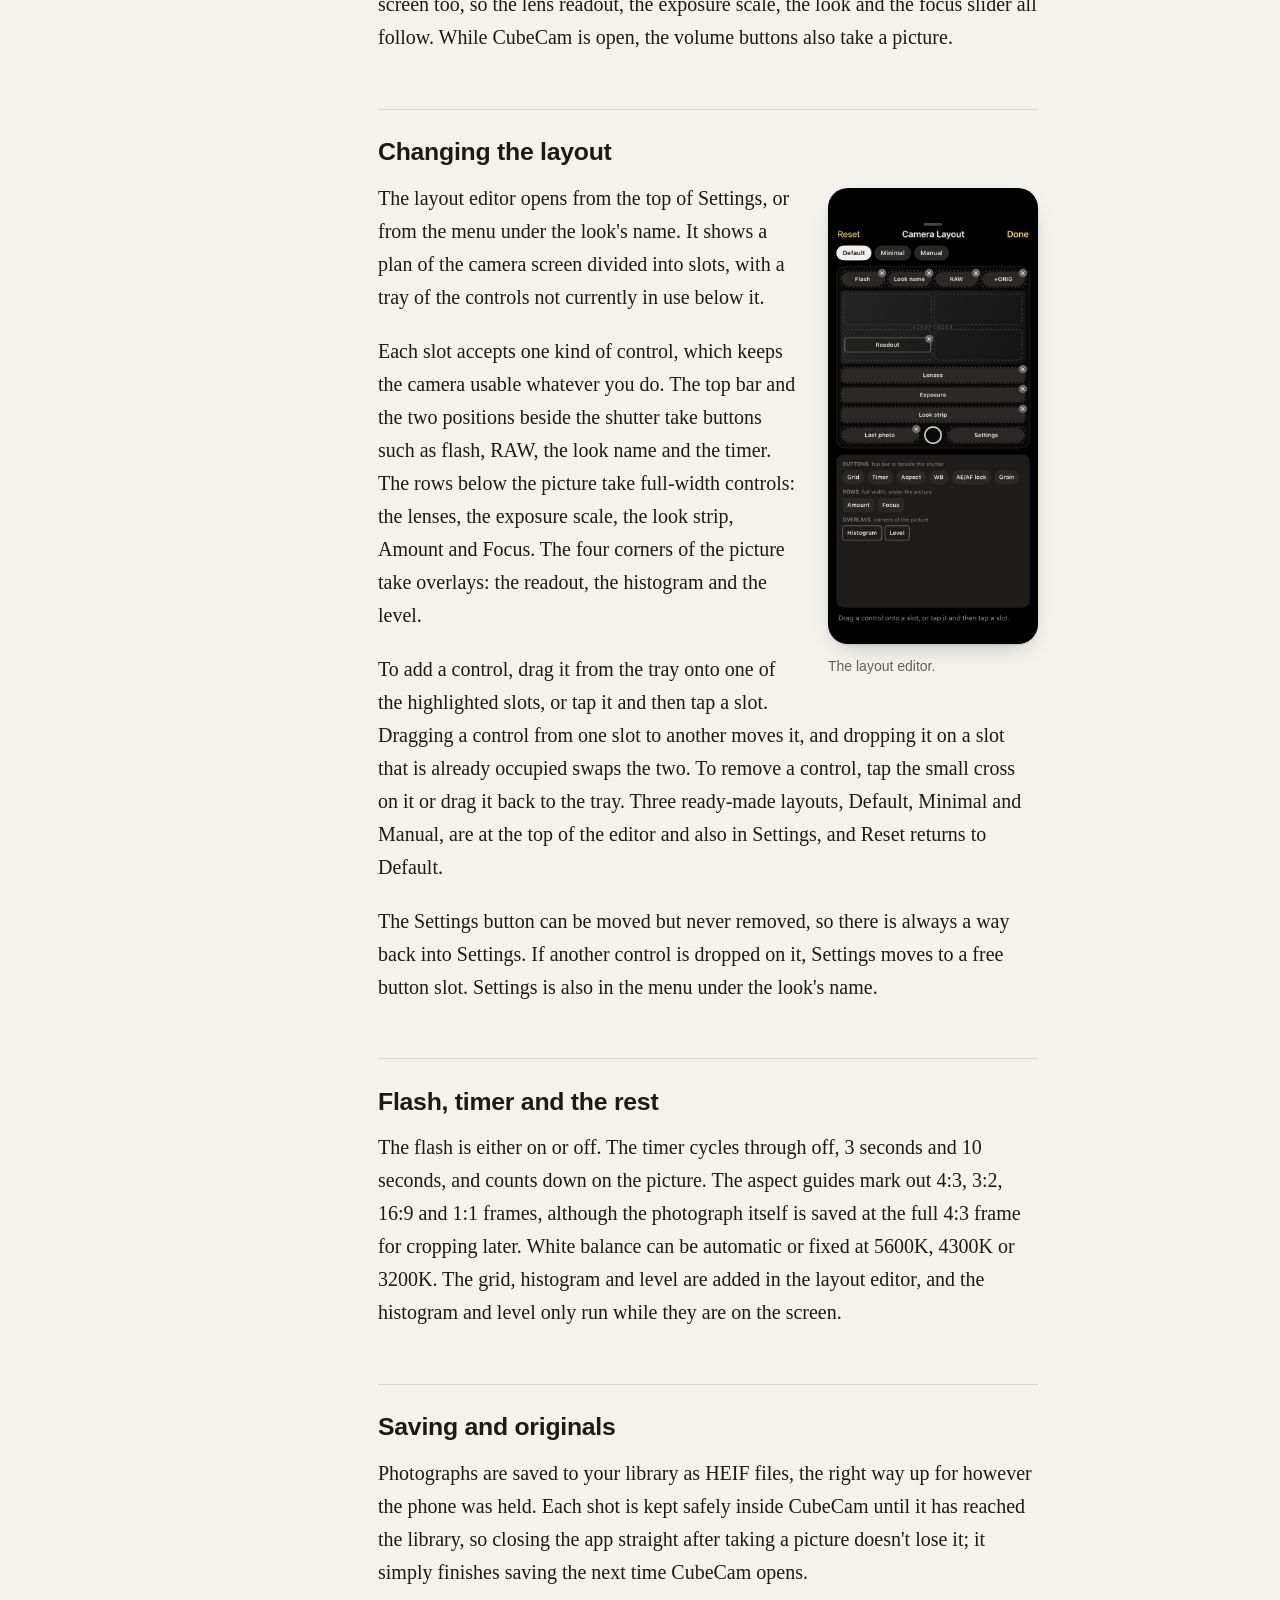
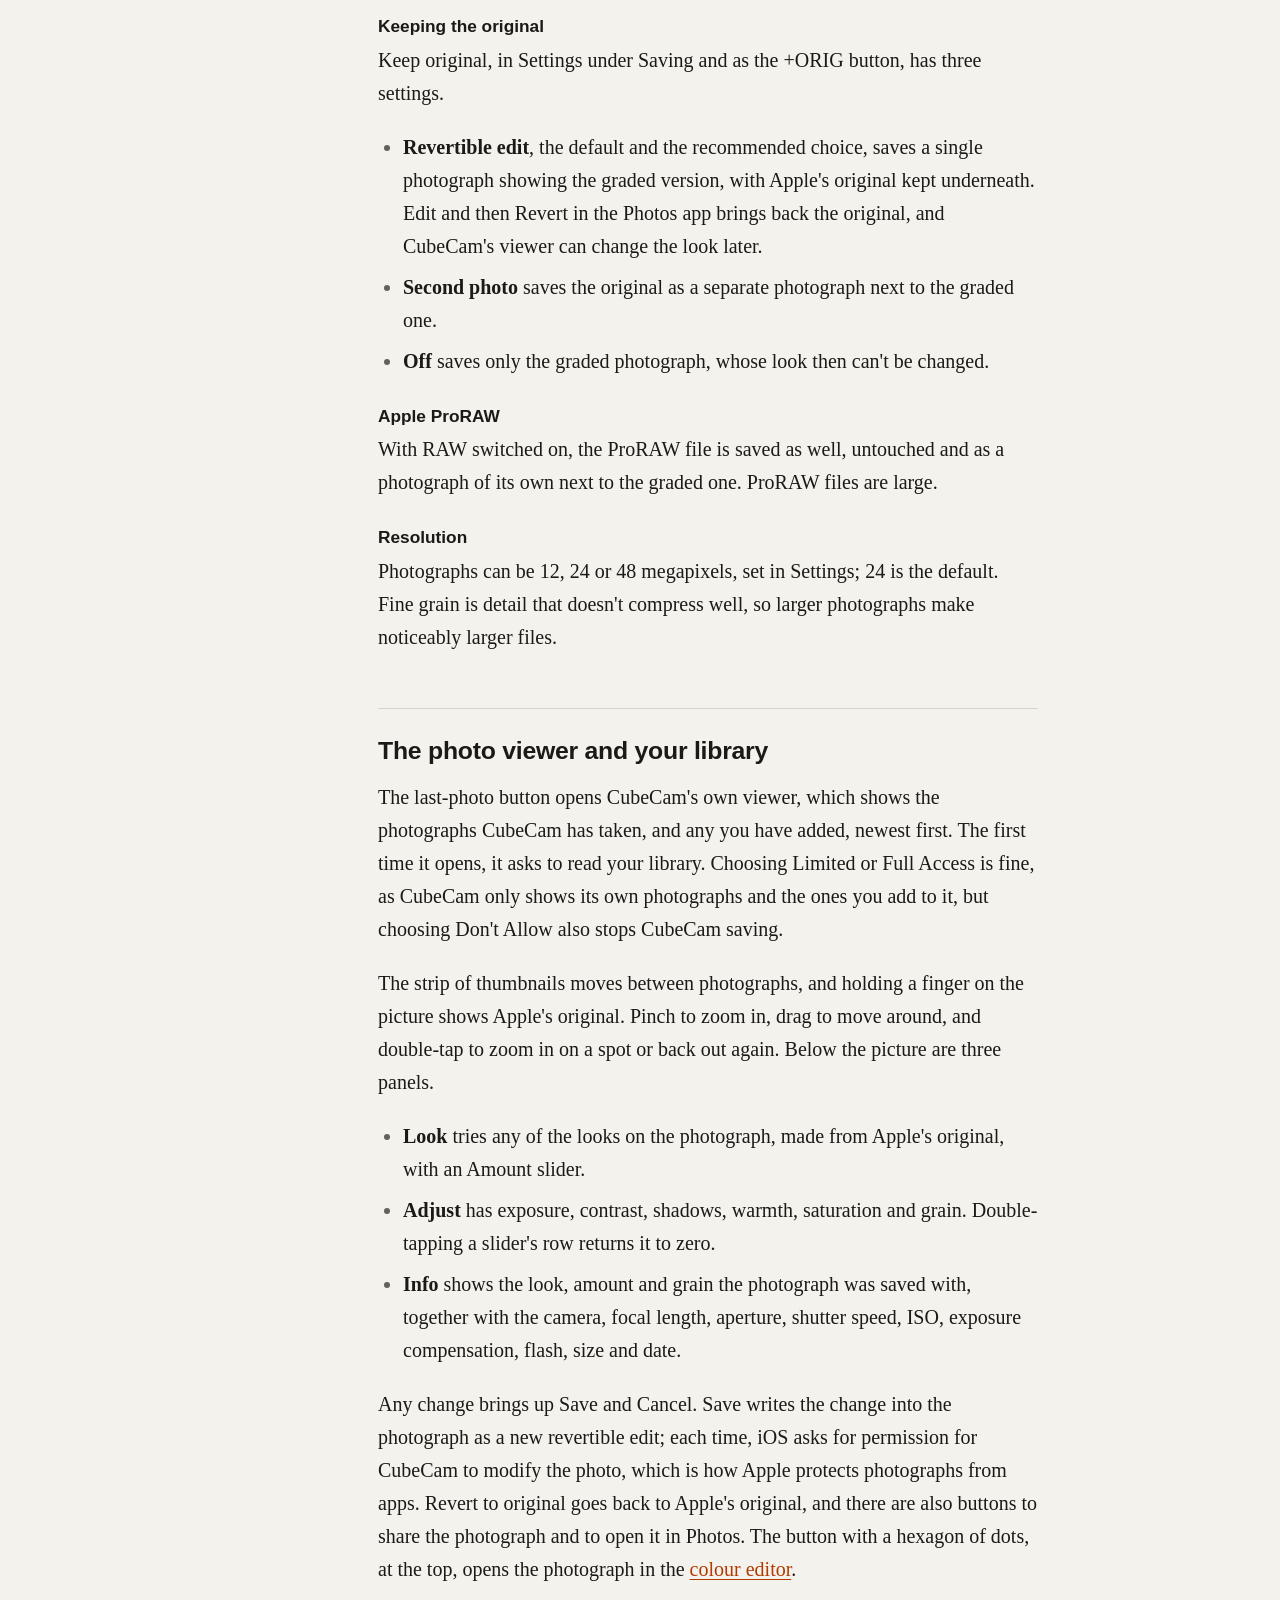
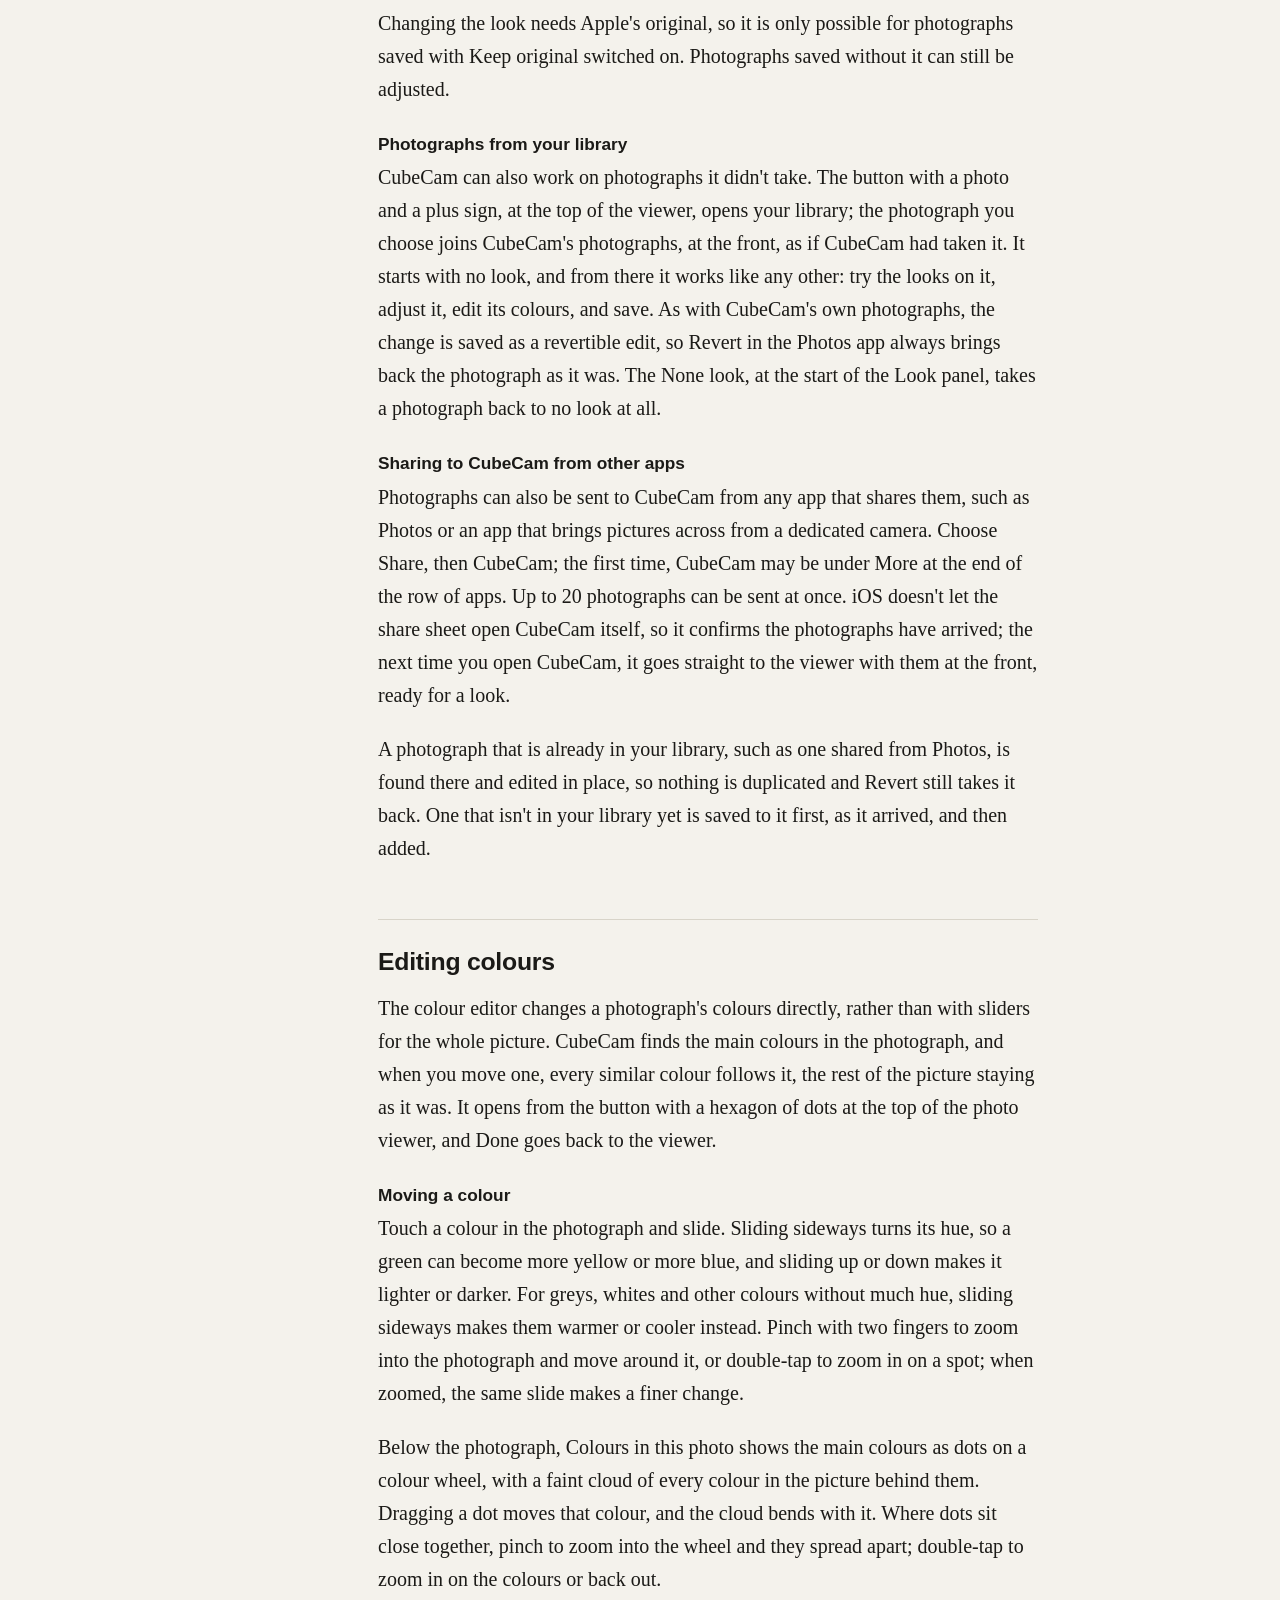
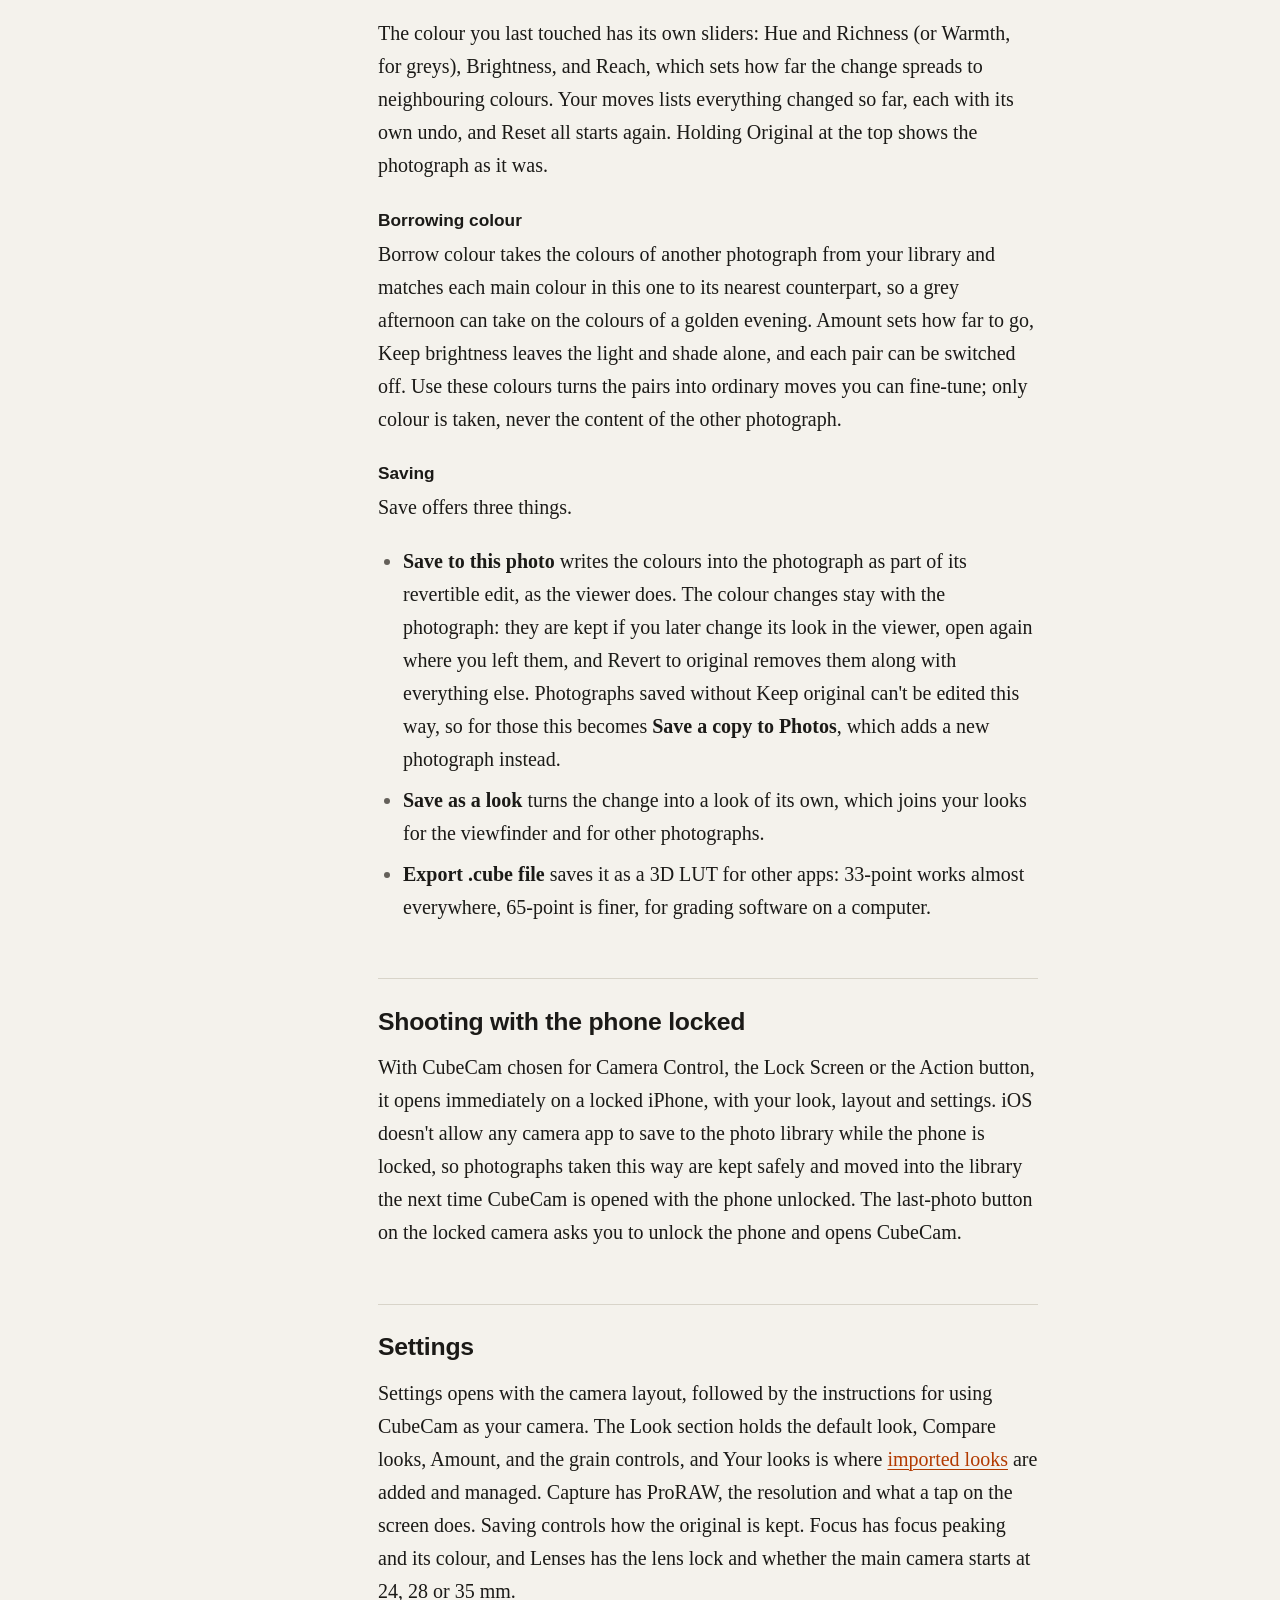
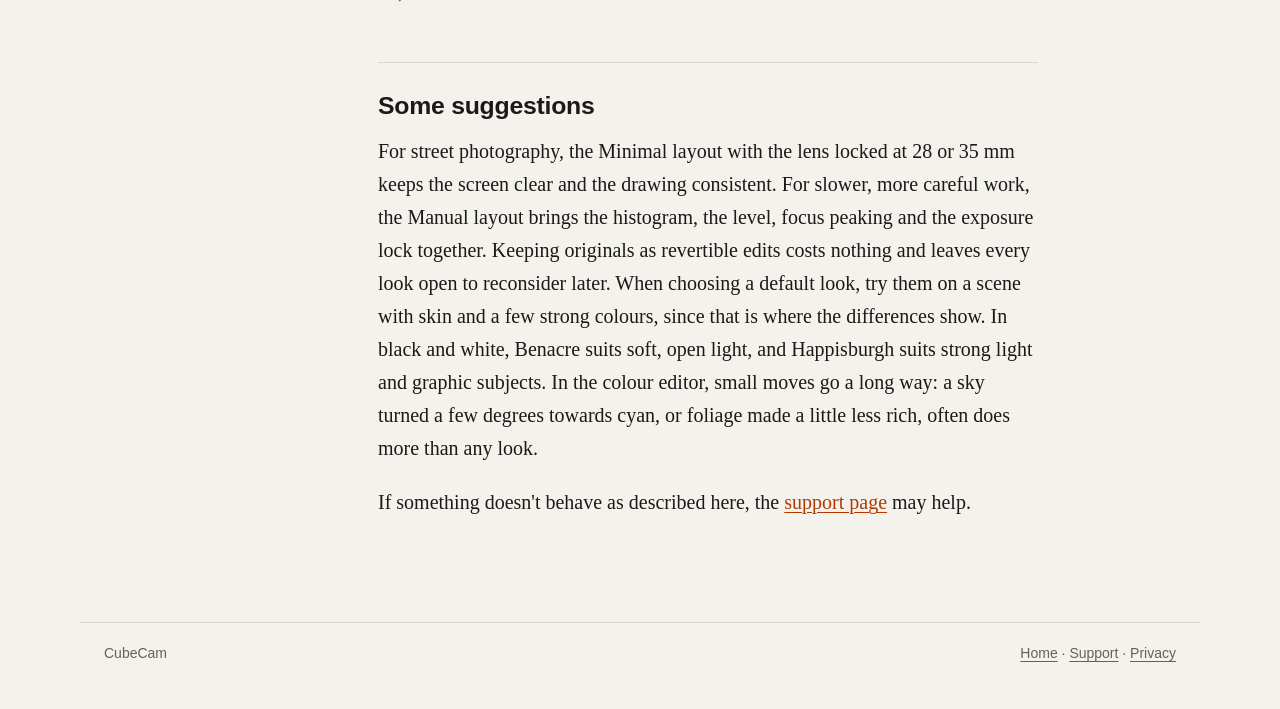
==== commit 22a5040a: "Site: the new looks, editing colours, photographs from anywhere Comparison pictures re-rendered with" ====
--- a/guide.html
+++ b/guide.html
@@ -29,7 +29,7 @@
     <li><a href="#layout">Changing the layout</a></li>
     <li><a href="#more">Flash, timer and the rest</a></li>
     <li><a href="#saving">Saving and originals</a></li>
-    <li><a href="#viewer">The photo viewer</a></li>
+    <li><a href="#viewer">The photo viewer and your library</a></li>
     <li><a href="#colours">Editing colours</a></li>
     <li><a href="#locked">Shooting with the phone locked</a></li>
     <li><a href="#settings">Settings</a></li>
@@ -168,8 +168,8 @@
   <h3>Resolution</h3>
   <p>Photographs can be 12, 24 or 48 megapixels, set in Settings; 24 is the default. Fine grain is detail that doesn't compress well, so larger photographs make noticeably larger files.</p>
 
-  <h2 id="viewer">The photo viewer</h2>
-  <p>The last-photo button opens CubeCam's own viewer, which shows the photographs CubeCam has taken, newest first. The first time it opens, it asks to read your library. Choosing Limited or Full Access is fine, as CubeCam only ever shows its own photographs, but choosing Don't Allow also stops CubeCam saving.</p>
+  <h2 id="viewer">The photo viewer and your library</h2>
+  <p>The last-photo button opens CubeCam's own viewer, which shows the photographs CubeCam has taken, and any you have added, newest first. The first time it opens, it asks to read your library. Choosing Limited or Full Access is fine, as CubeCam only shows its own photographs and the ones you add to it, but choosing Don't Allow also stops CubeCam saving.</p>
   <p>The strip of thumbnails moves between photographs, and holding a finger on the picture shows Apple's original. Pinch to zoom in, drag to move around, and double-tap to zoom in on a spot or back out again. Below the picture are three panels.</p>
   <ul>
     <li><strong>Look</strong> tries any of the looks on the photograph, made from Apple's original, with an Amount slider.</li>
@@ -180,6 +180,9 @@
   <p>Changing the look needs Apple's original, so it is only possible for photographs saved with Keep original switched on. Photographs saved without it can still be adjusted.</p>
   <h3>Photographs from your library</h3>
   <p>CubeCam can also work on photographs it didn't take. The button with a photo and a plus sign, at the top of the viewer, opens your library; the photograph you choose joins CubeCam's photographs, at the front, as if CubeCam had taken it. It starts with no look, and from there it works like any other: try the looks on it, adjust it, edit its colours, and save. As with CubeCam's own photographs, the change is saved as a revertible edit, so Revert in the Photos app always brings back the photograph as it was. The None look, at the start of the Look panel, takes a photograph back to no look at all.</p>
+  <h3>Sharing to CubeCam from other apps</h3>
+  <p>Photographs can also be sent to CubeCam from any app that shares them, such as Photos or an app that brings pictures across from a dedicated camera. Choose Share, then CubeCam; the first time, CubeCam may be under More at the end of the row of apps. Up to 20 photographs can be sent at once. iOS doesn't let the share sheet open CubeCam itself, so it confirms the photographs have arrived; the next time you open CubeCam, it goes straight to the viewer with them at the front, ready for a look.</p>
+  <p>A photograph that is already in your library, such as one shared from Photos, is found there and edited in place, so nothing is duplicated and Revert still takes it back. One that isn't in your library yet is saved to it first, as it arrived, and then added.</p>
 
   <h2 id="colours">Editing colours</h2>
   <p>The colour editor changes a photograph's colours directly, rather than with sliders for the whole picture. CubeCam finds the main colours in the photograph, and when you move one, every similar colour follows it, the rest of the picture staying as it was. It opens from the button with a hexagon of dots at the top of the photo viewer, and Done goes back to the viewer.</p>
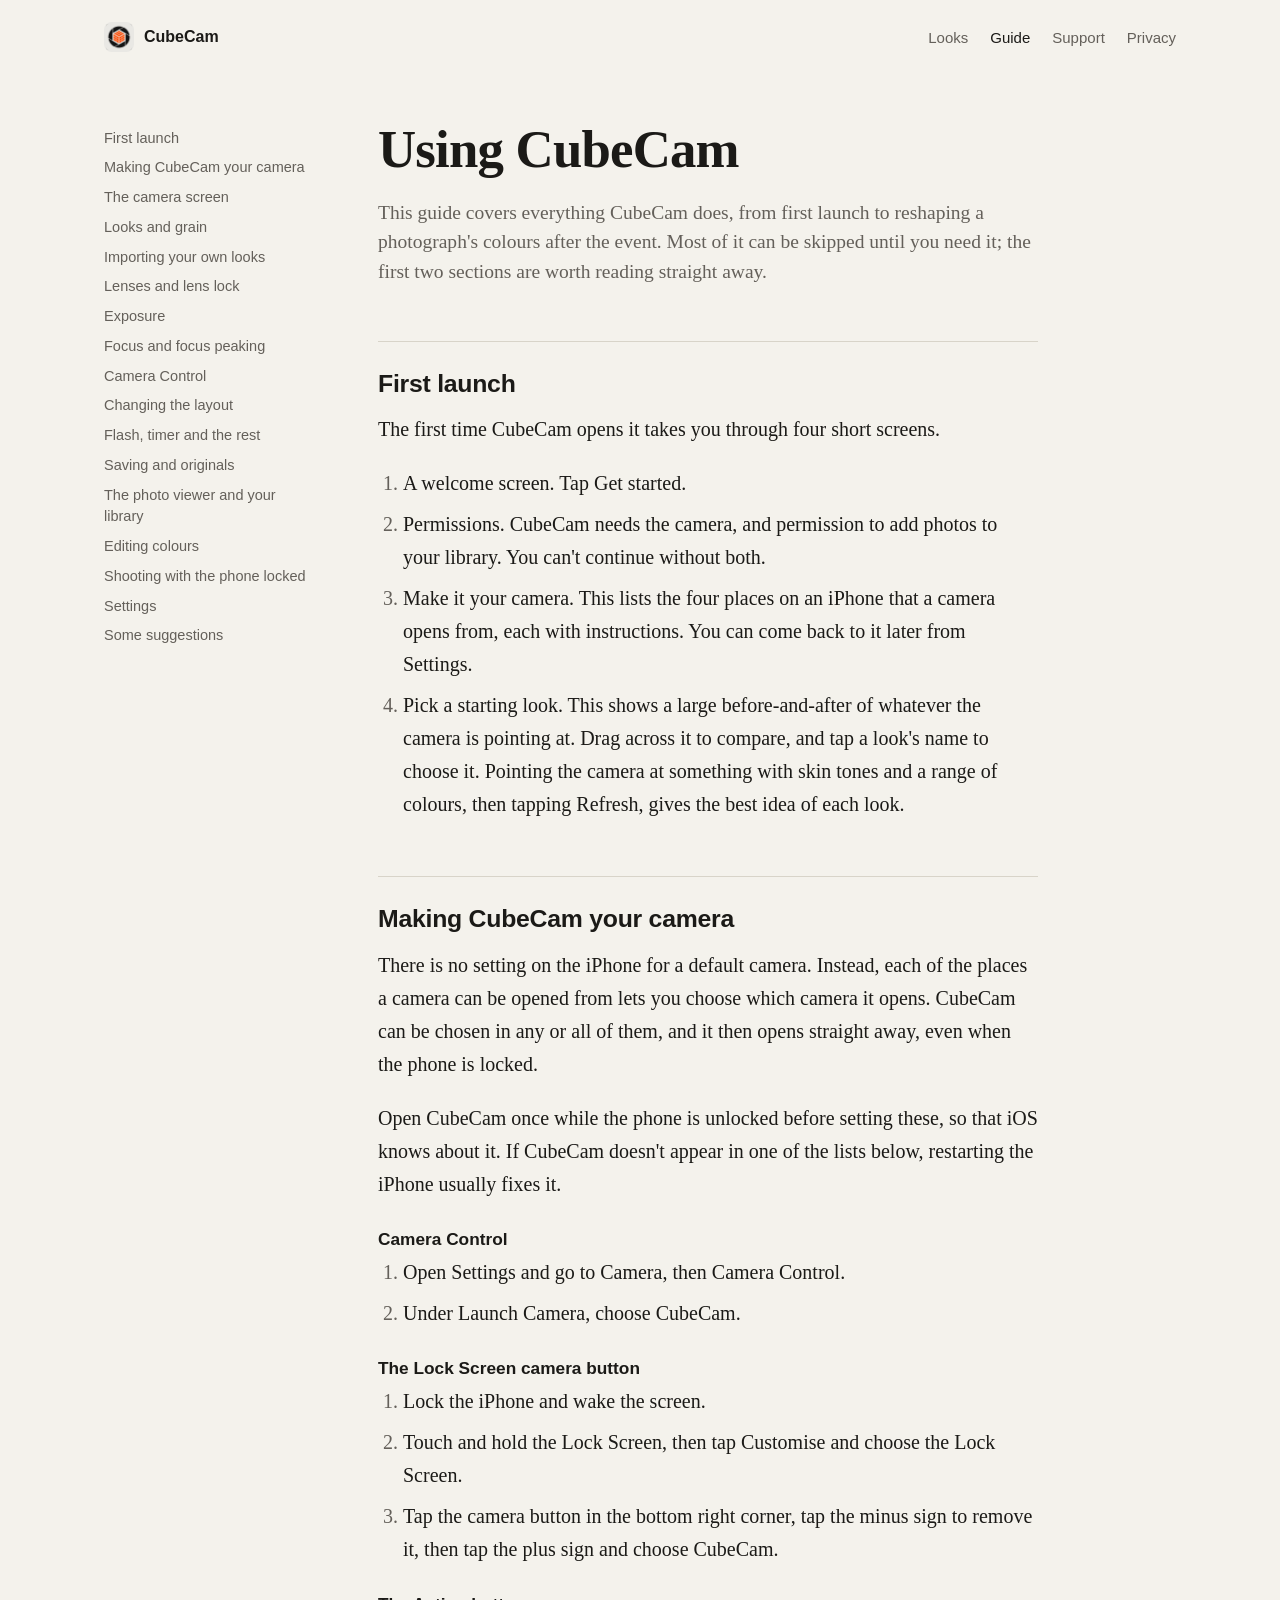
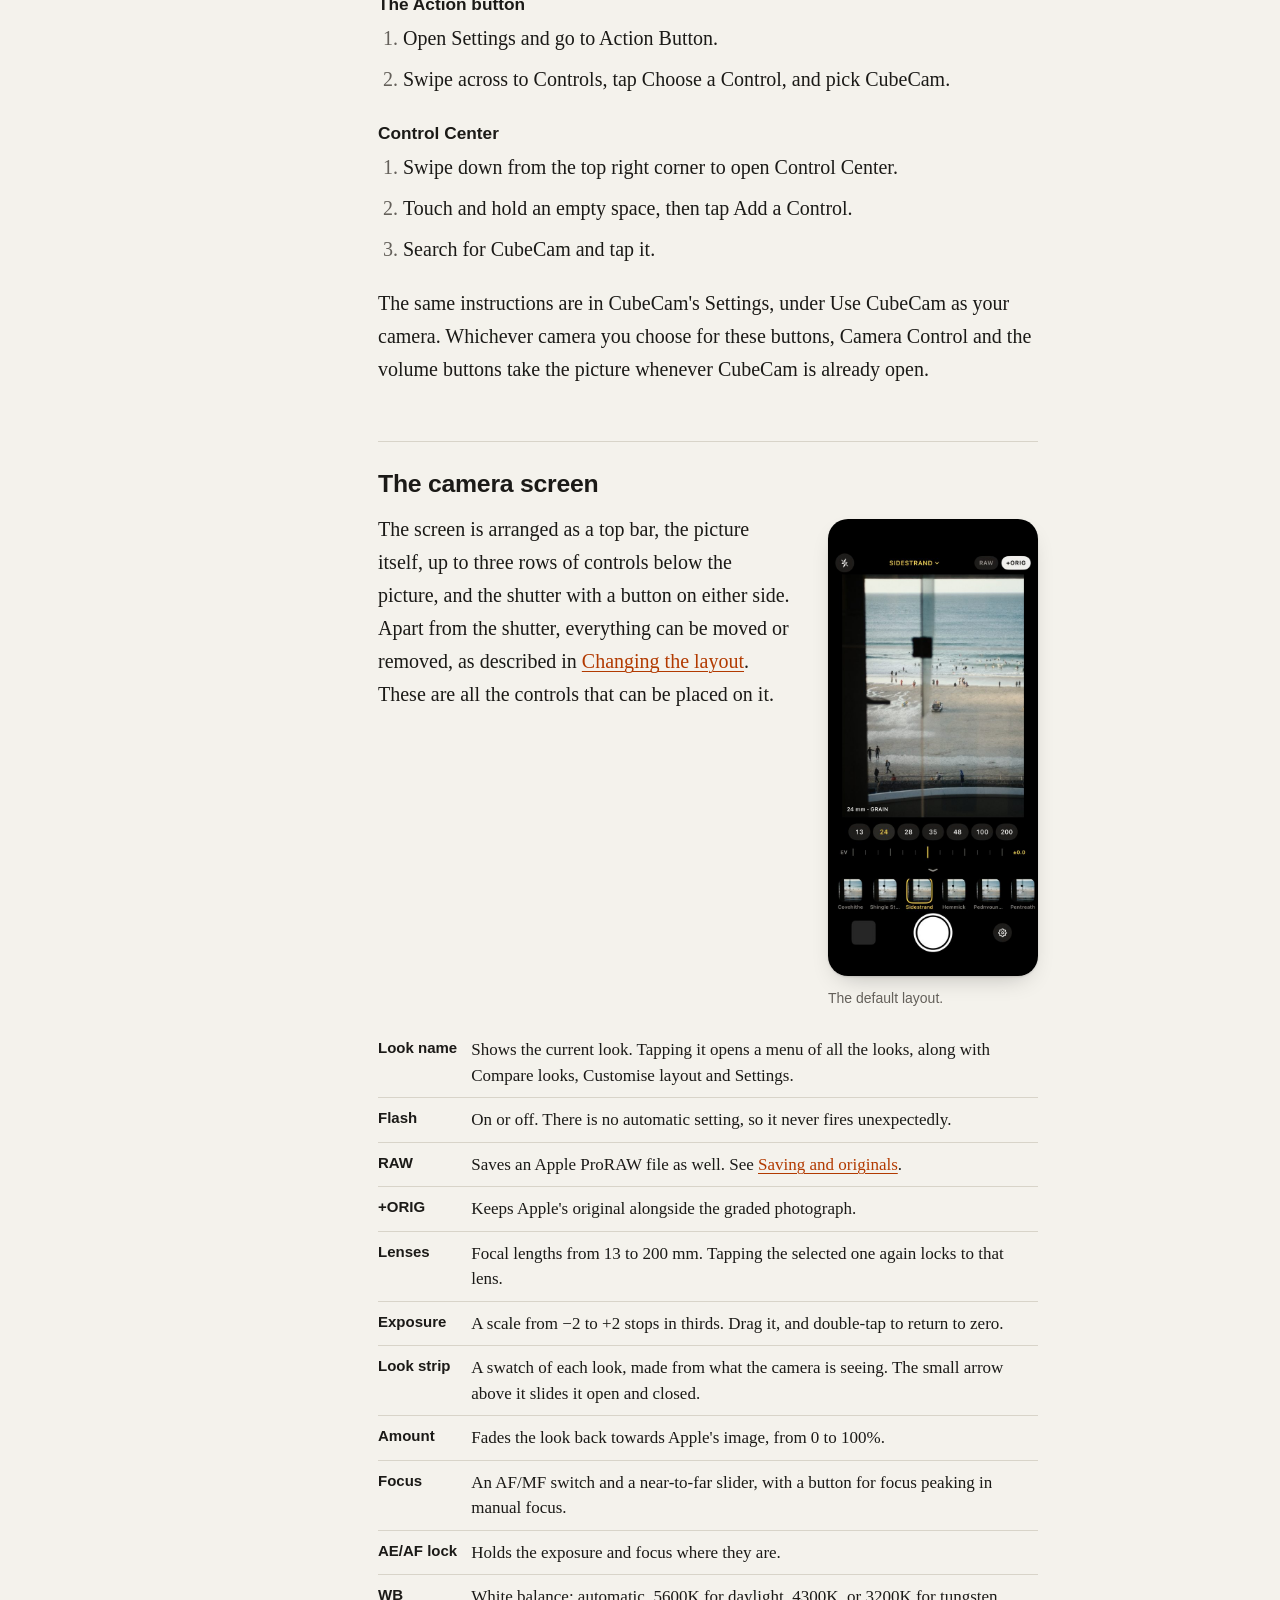
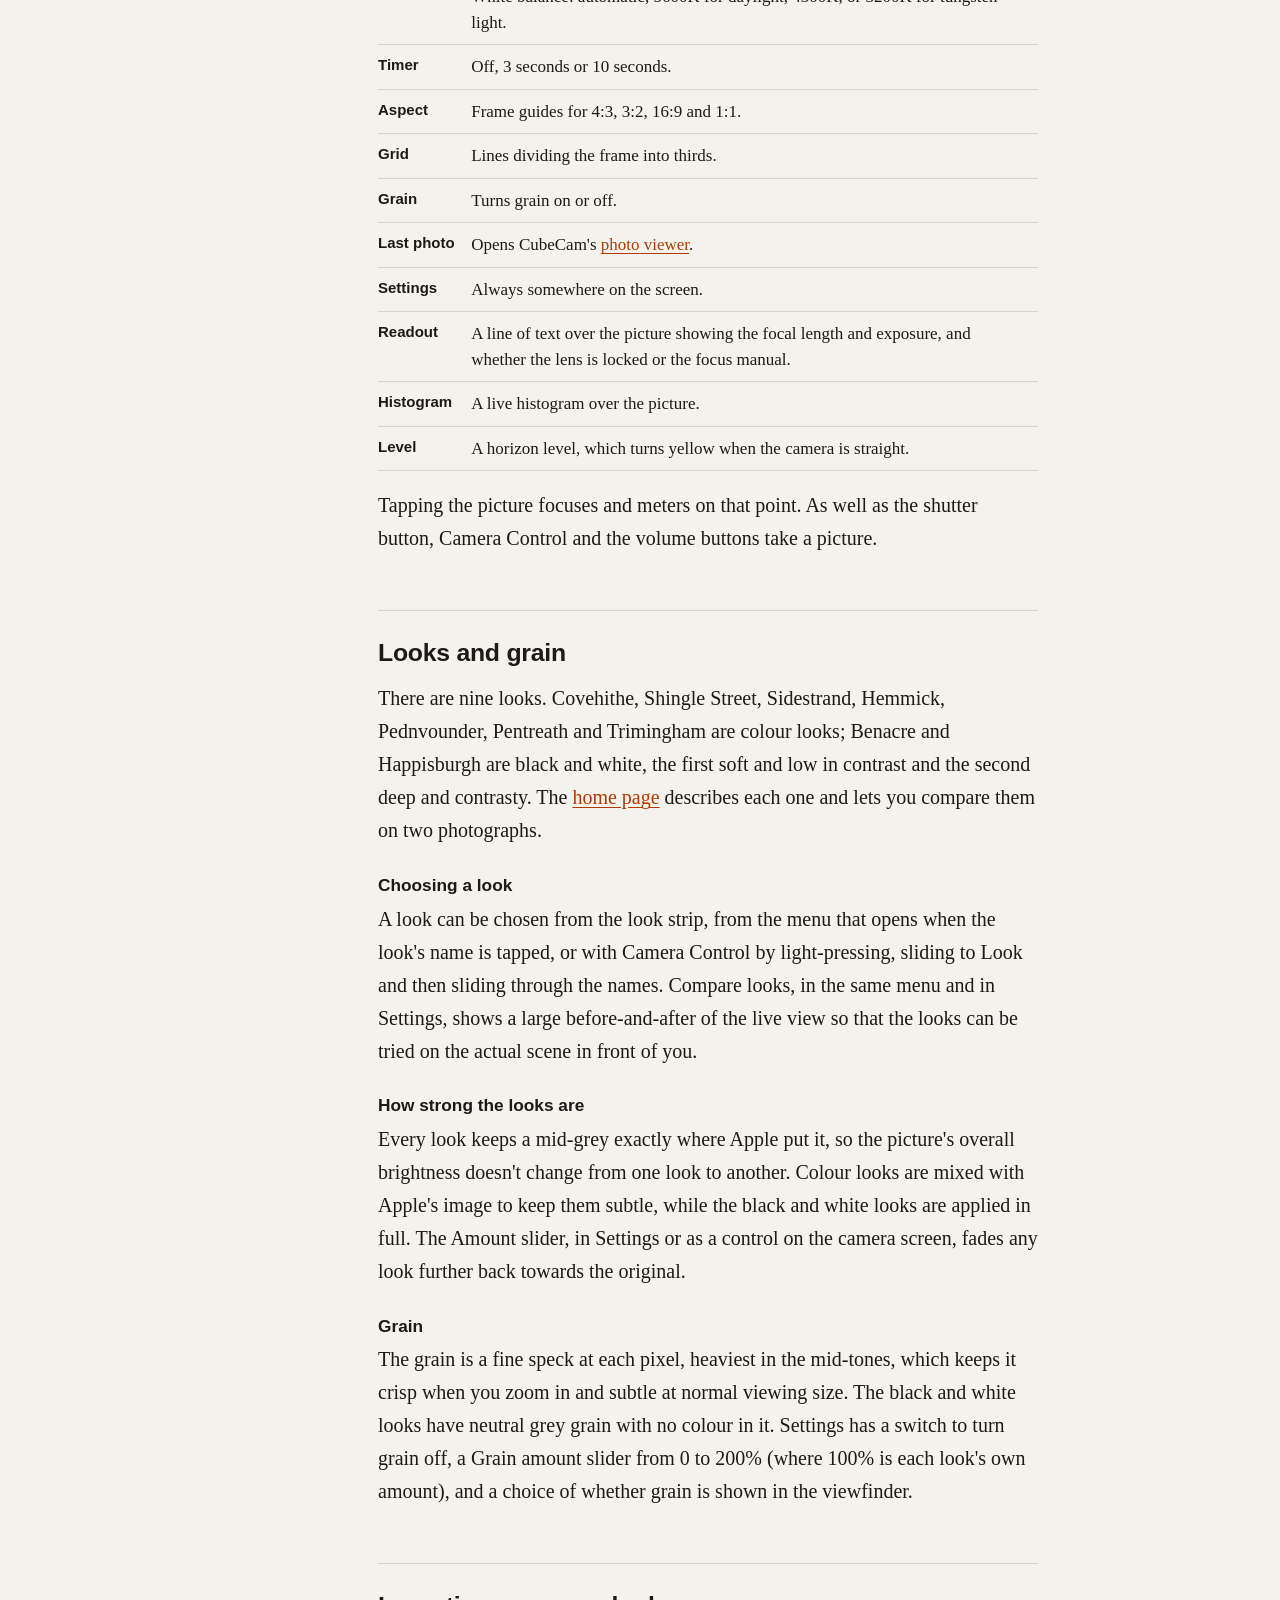
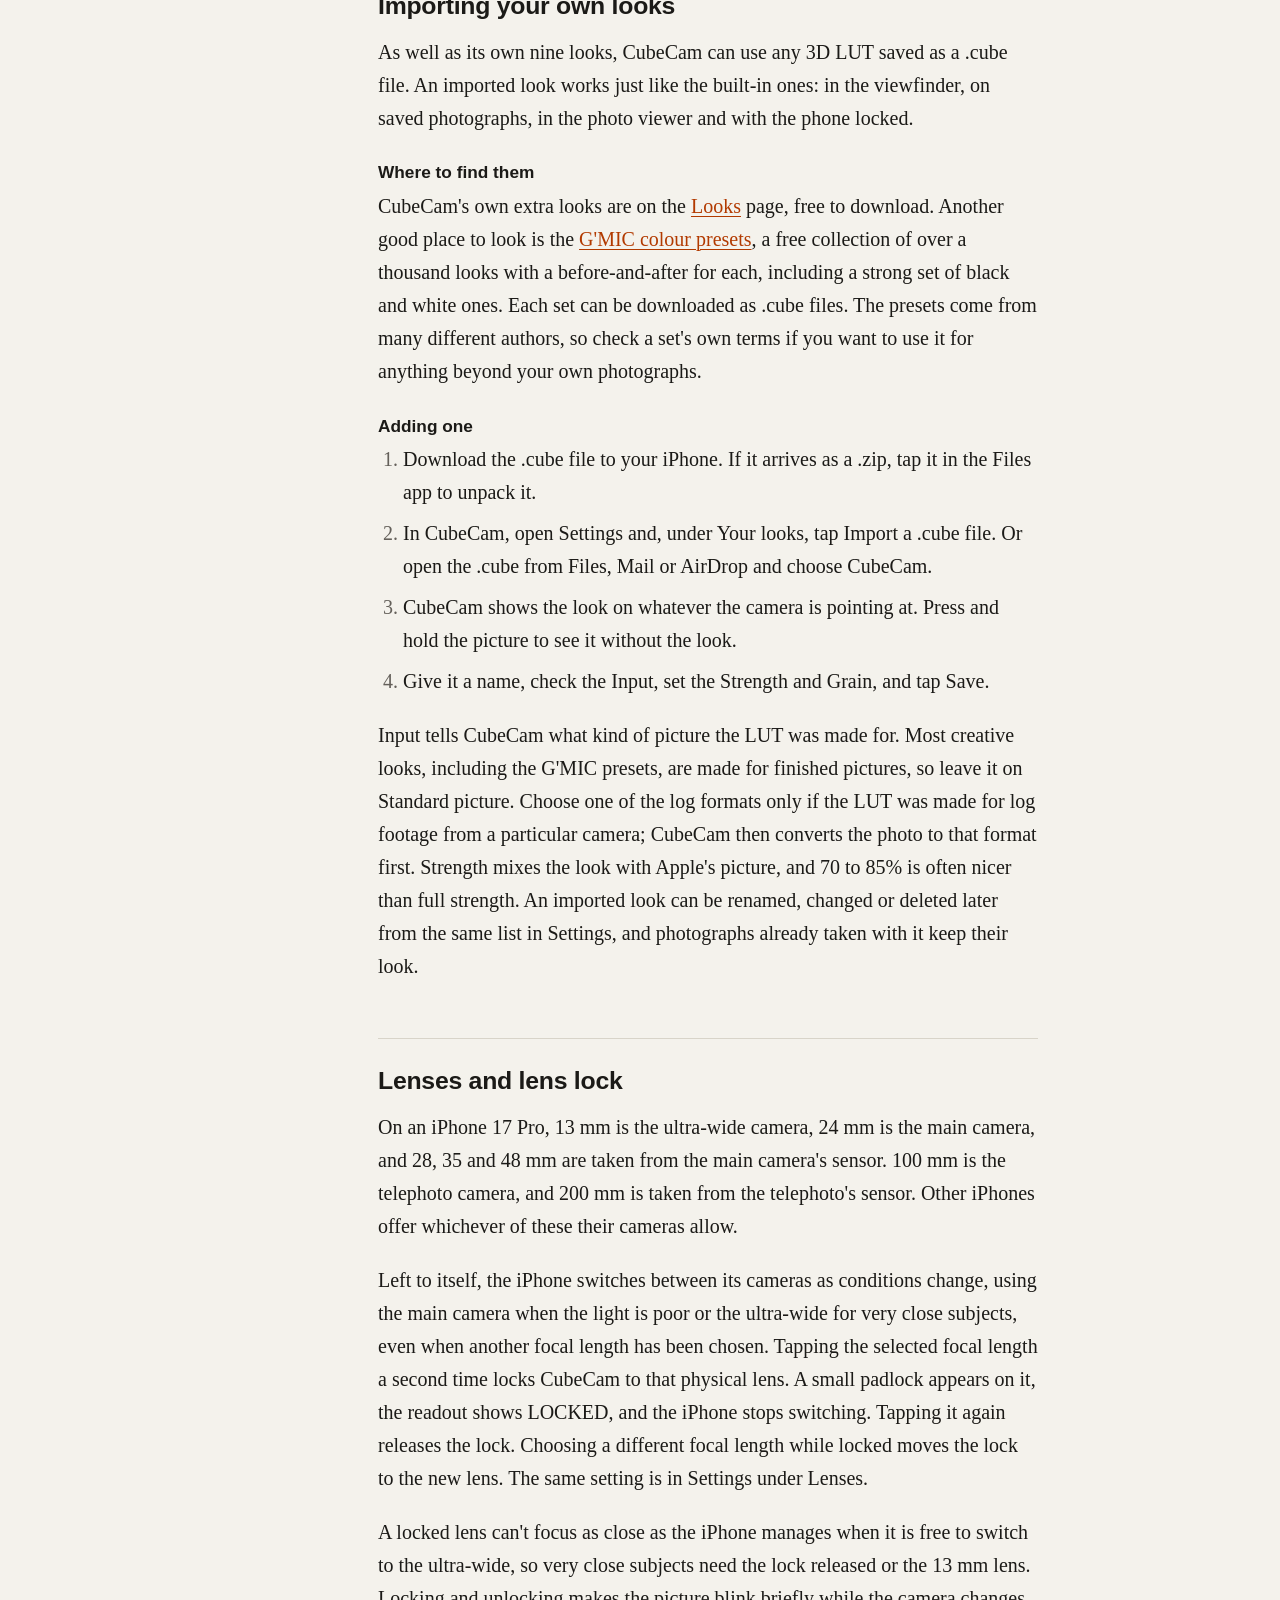
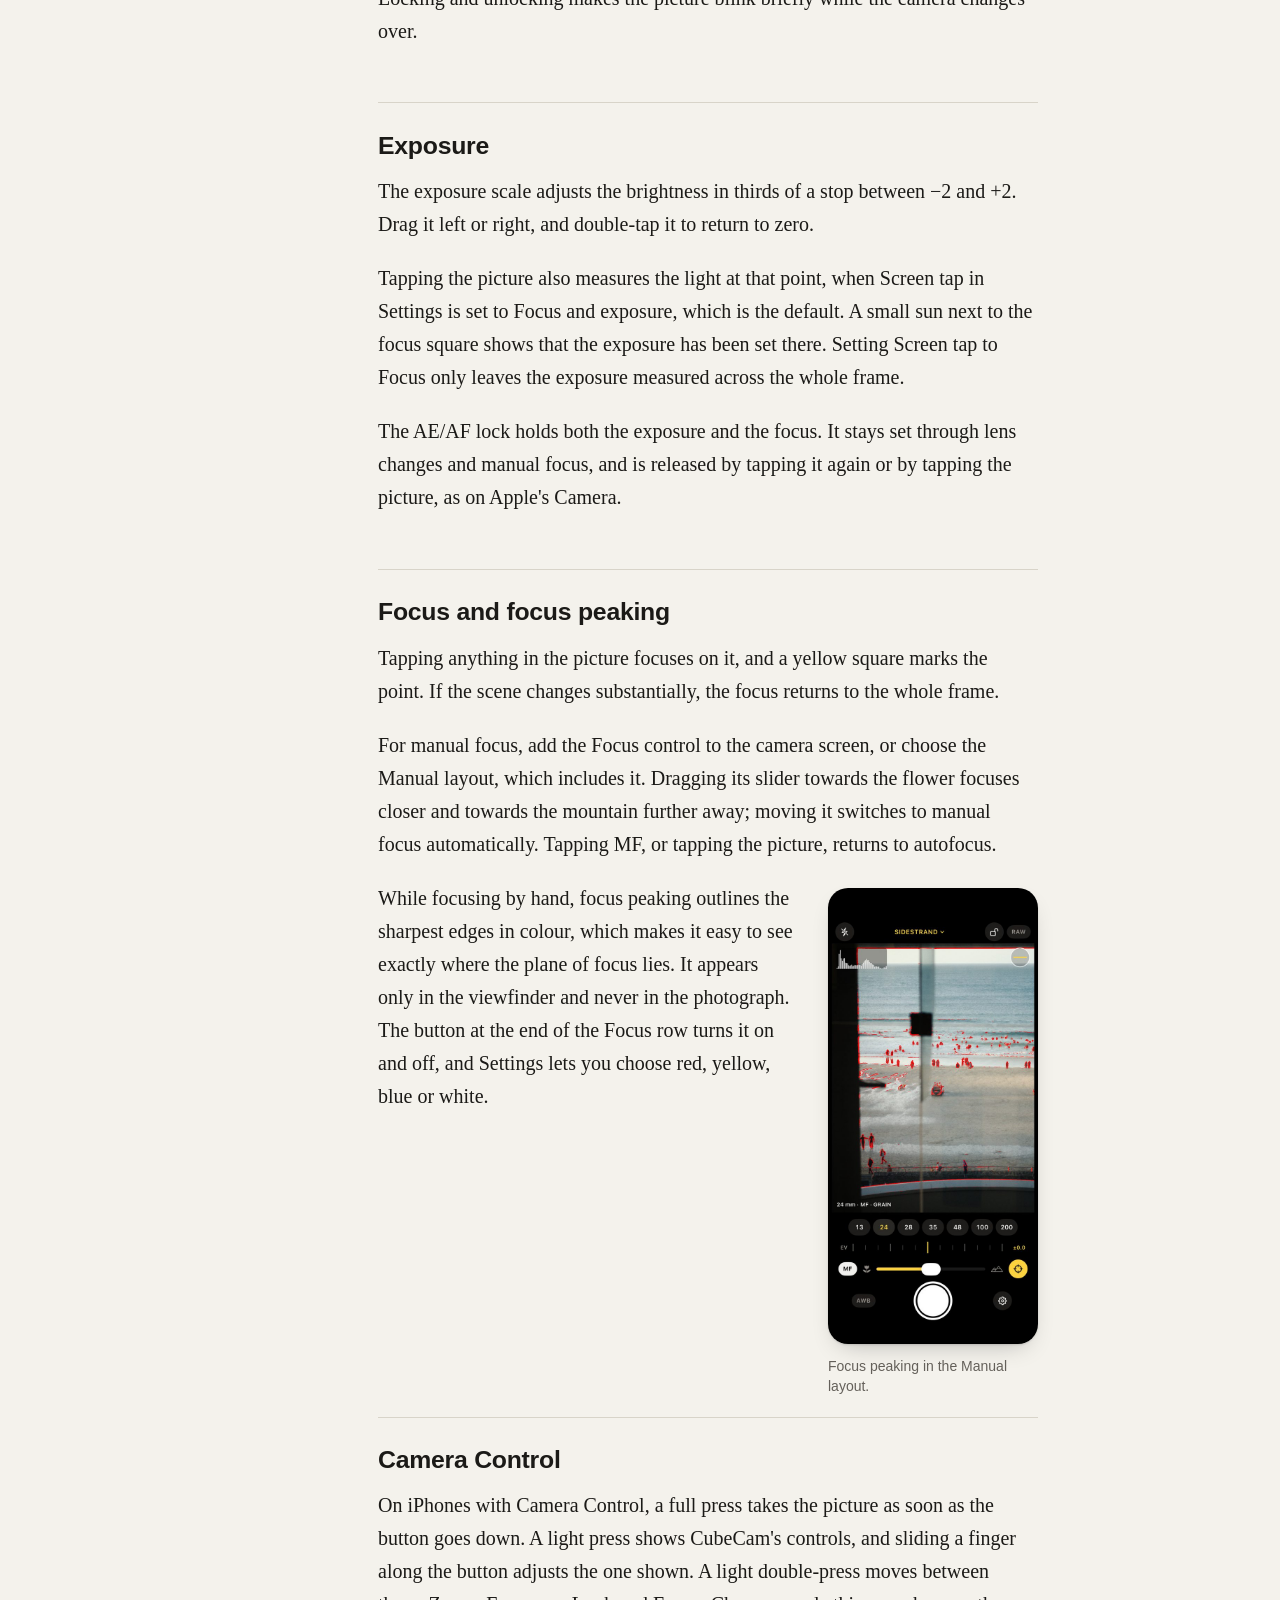
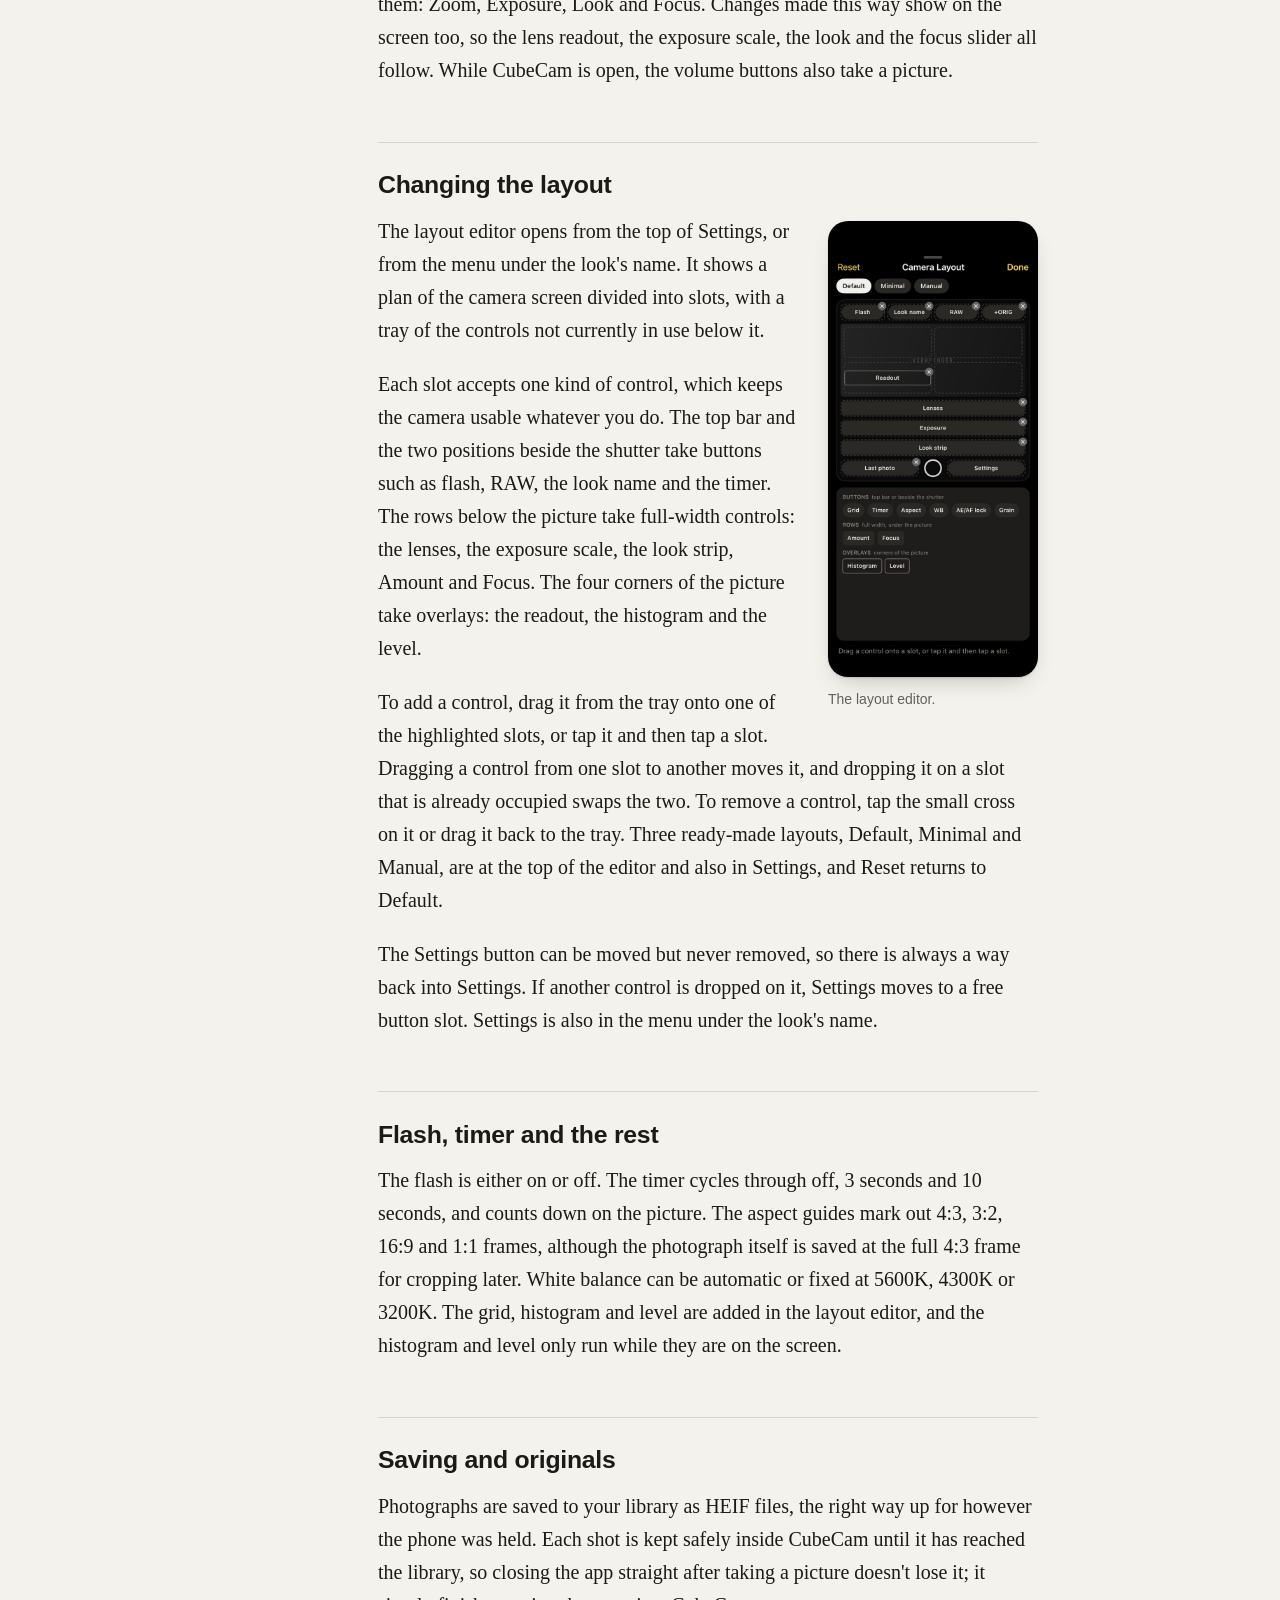
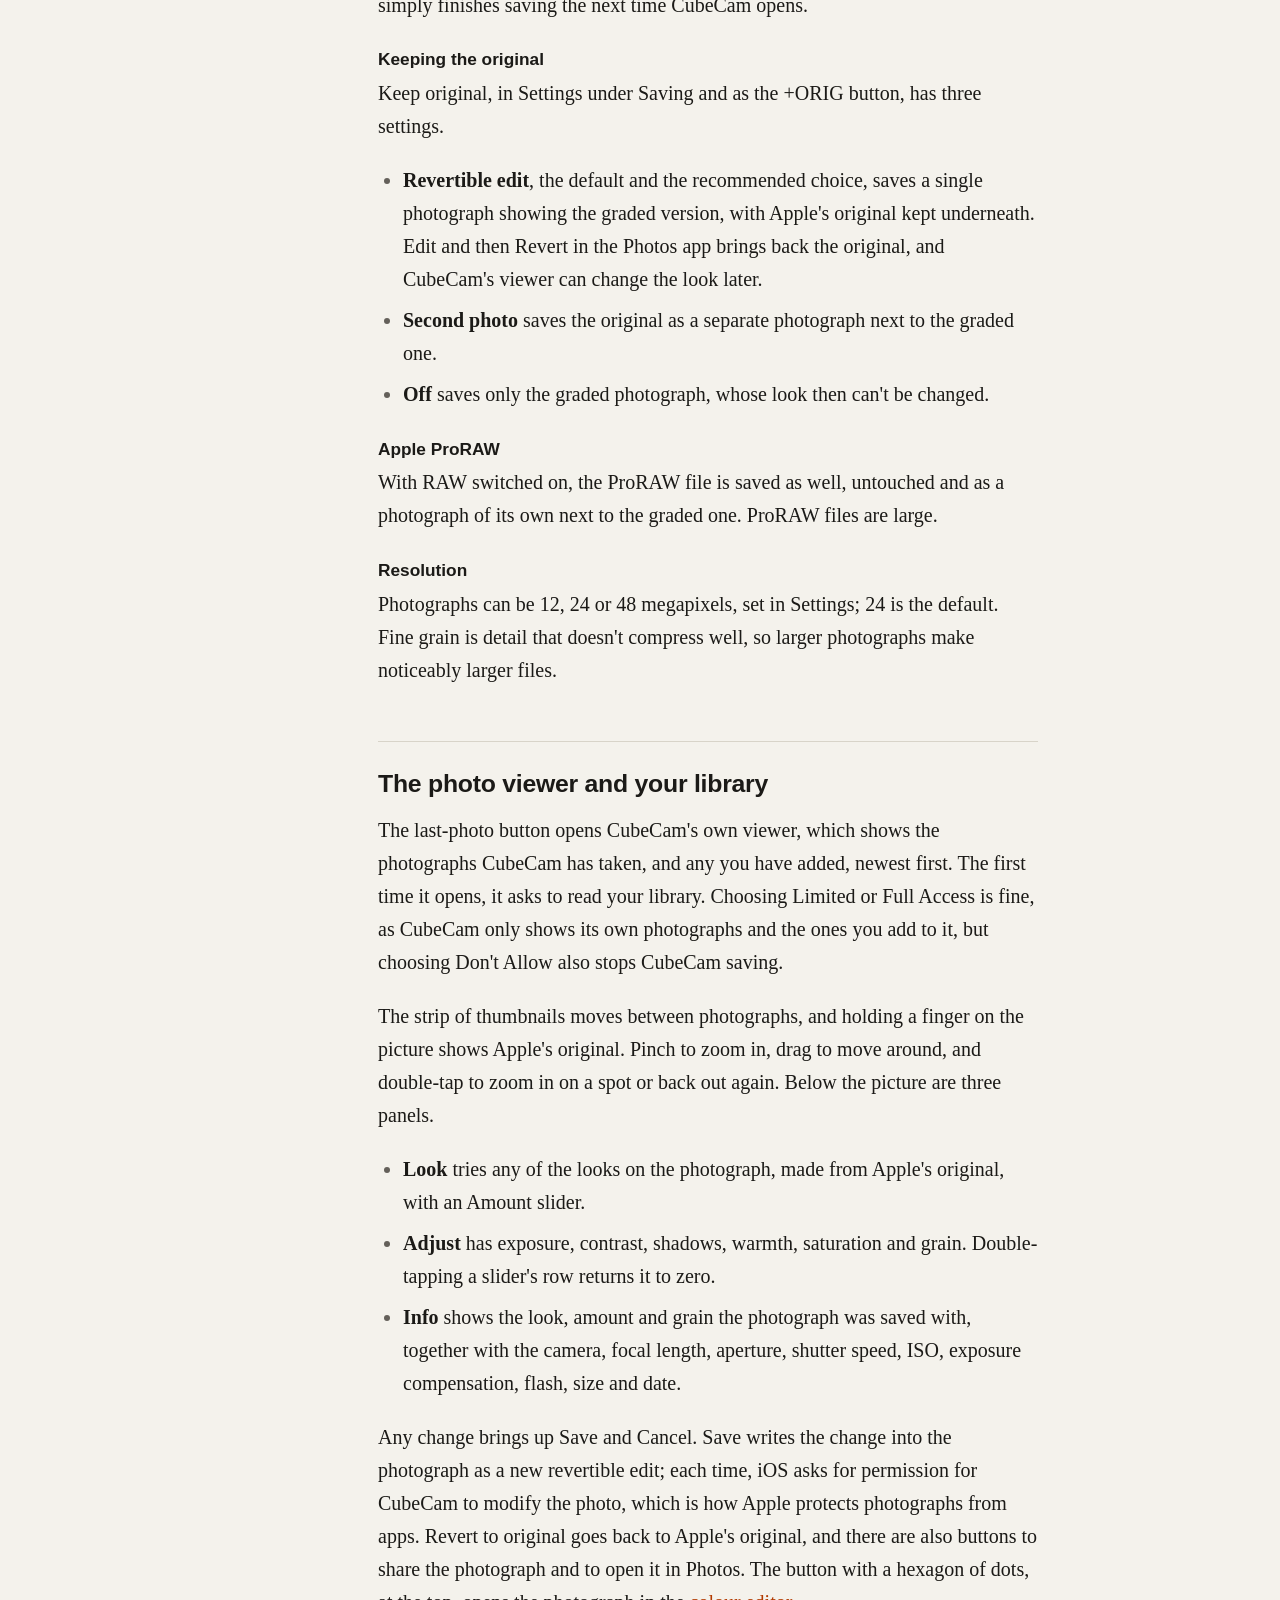
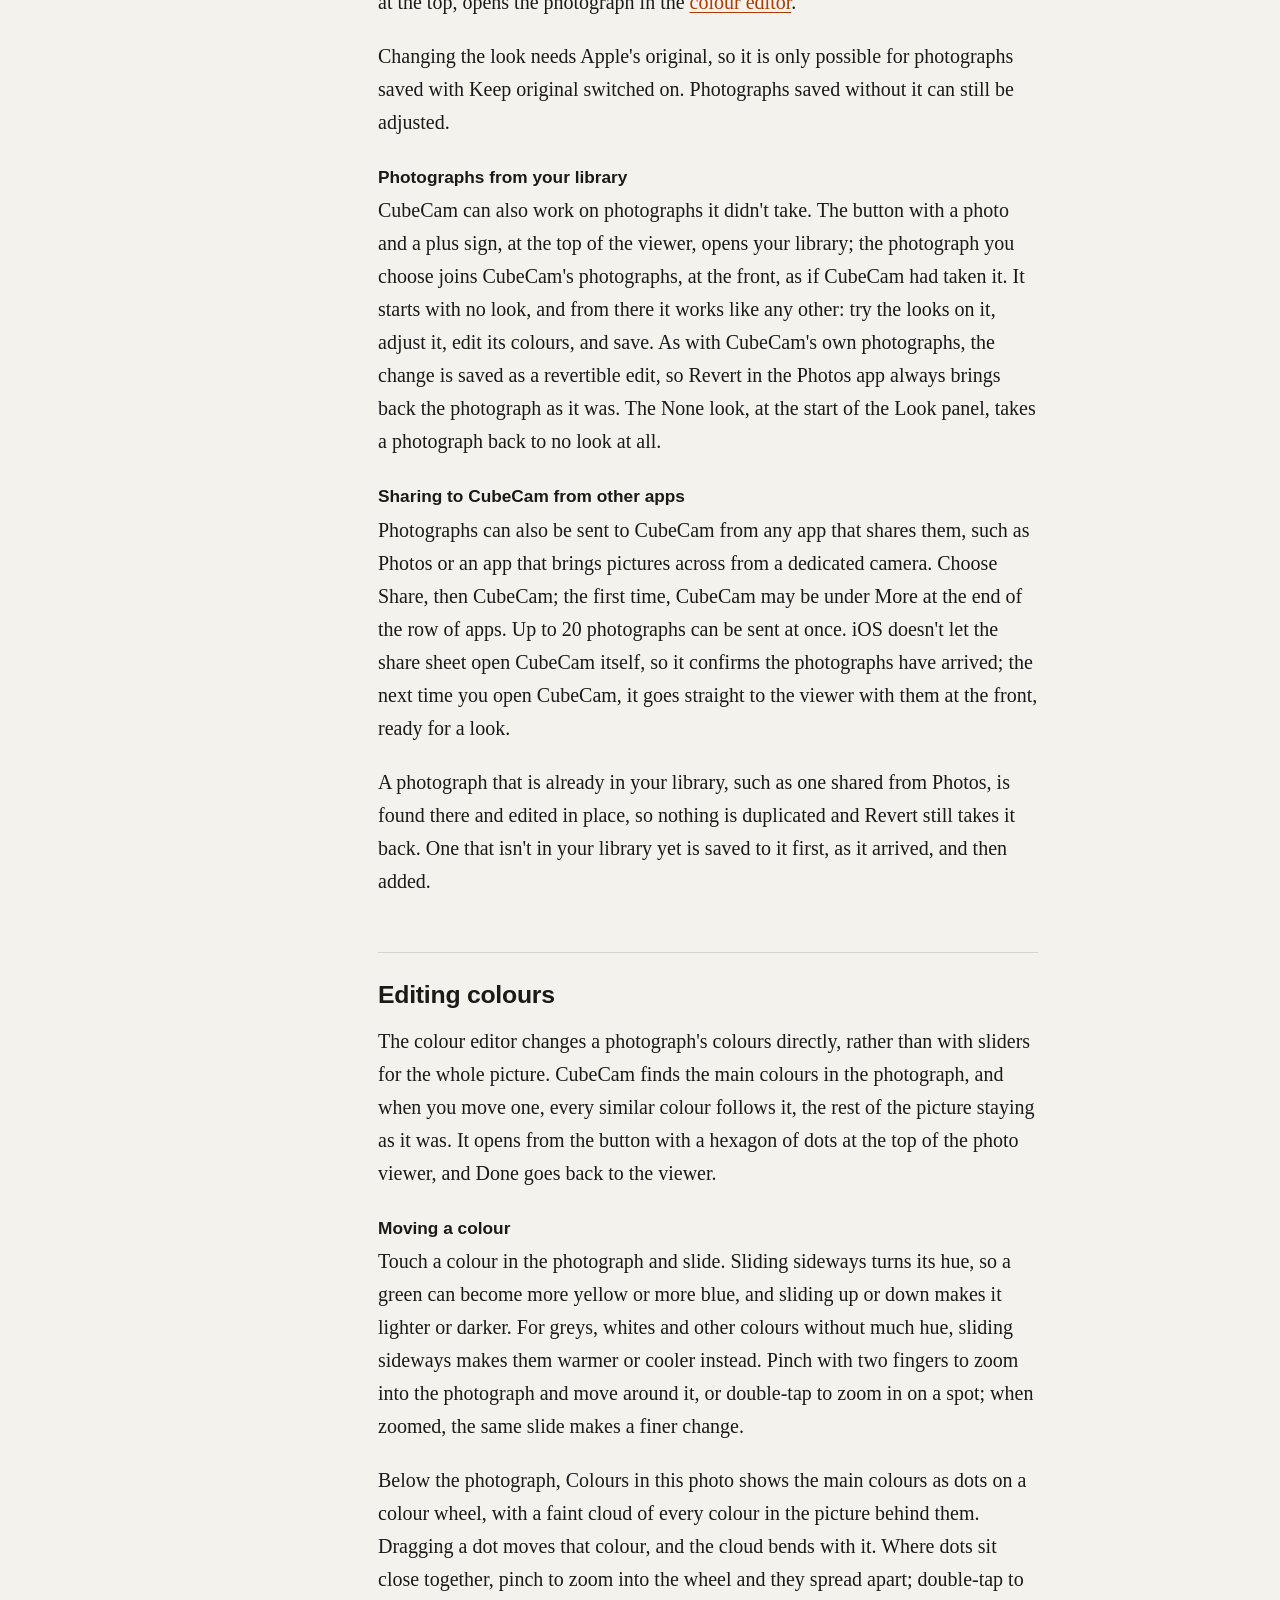
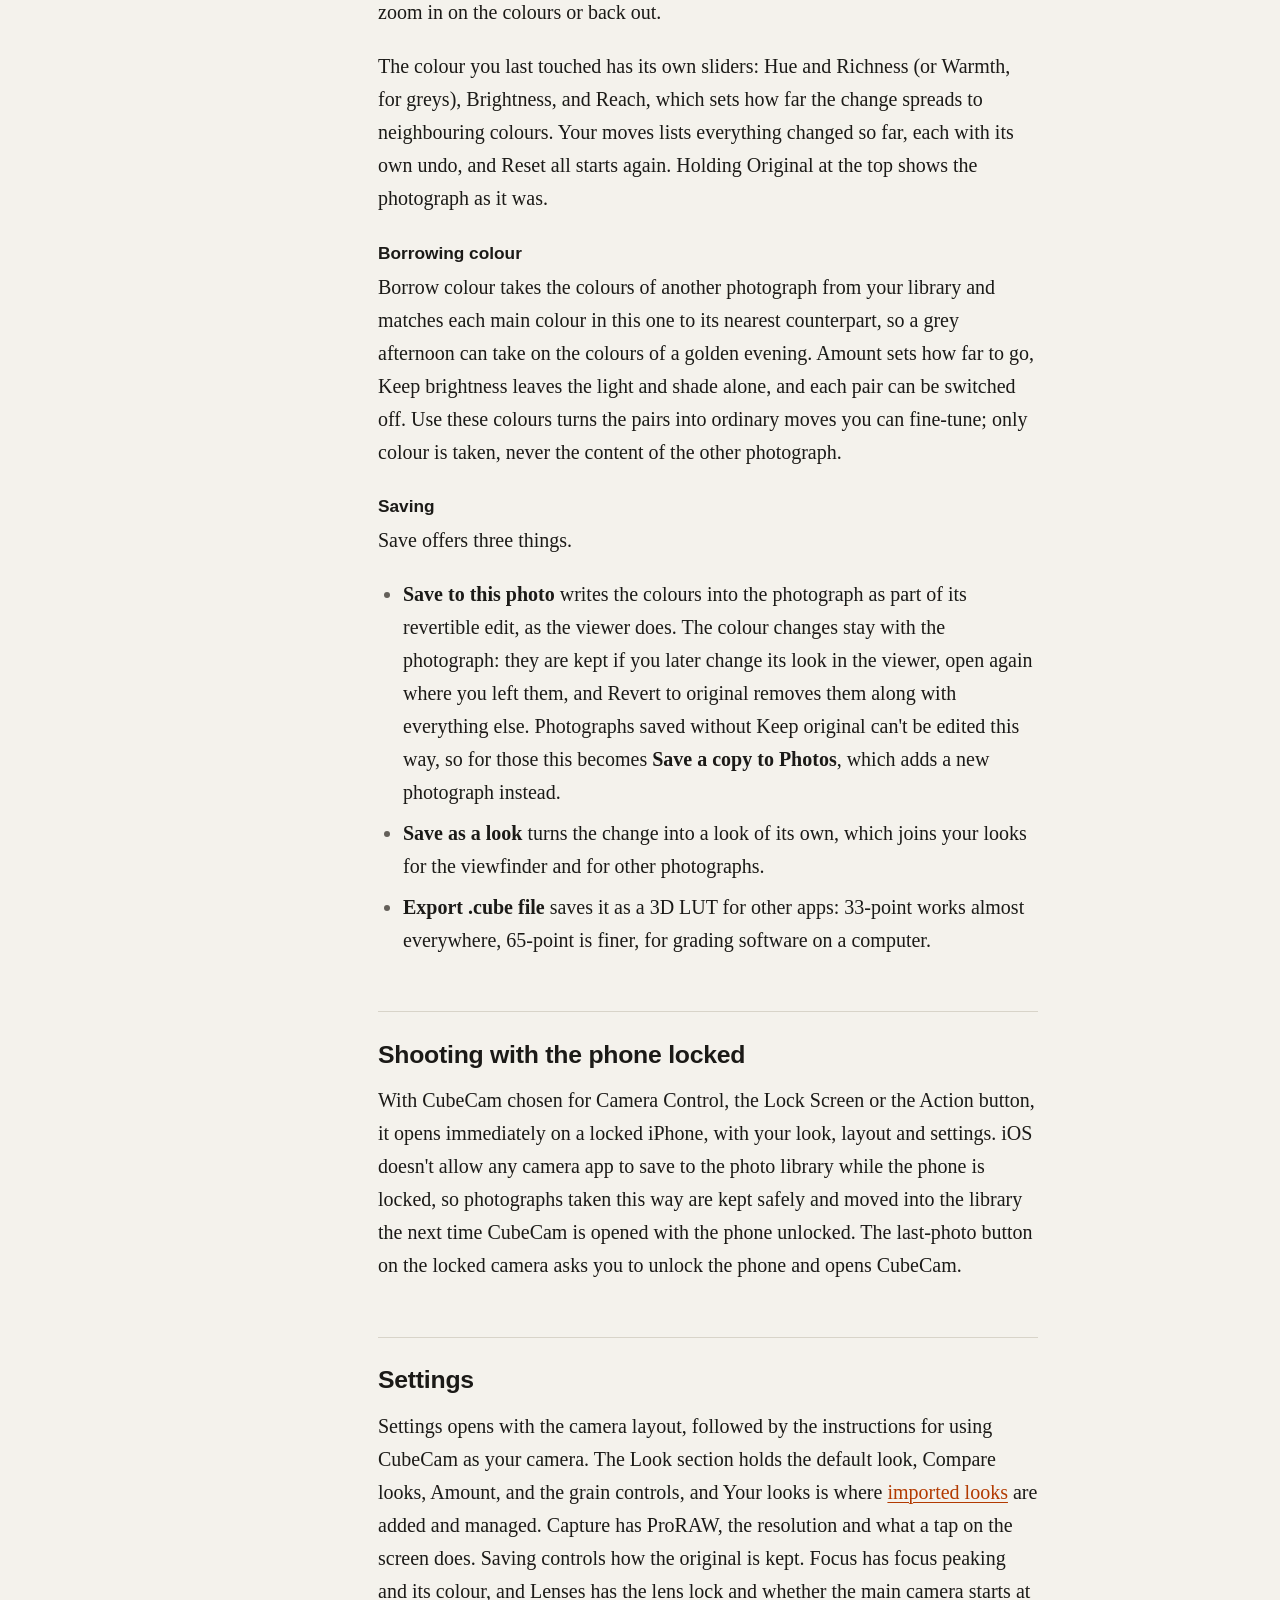
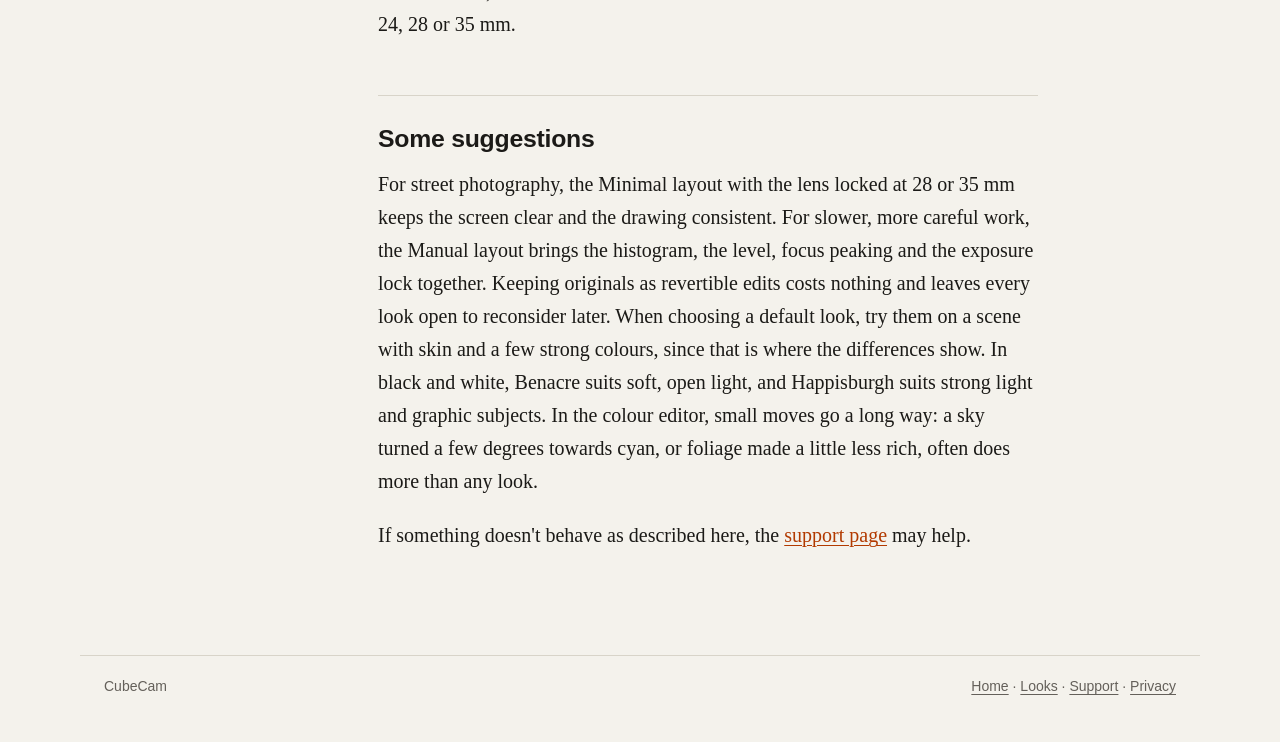
==== commit 5fd7c909: "Looks page: extra looks to download, starting with Lansallos Before/after on the site's own photogra" ====
--- a/guide.html
+++ b/guide.html
@@ -12,7 +12,7 @@
 <body>
 <header class="site gutter">
   <a class="name" href="./"><img src="img/icon.png" alt="" width="30" height="30">CubeCam</a>
-  <nav><a href="guide.html" aria-current="page">Guide</a><a href="support.html">Support</a><a href="privacy.html">Privacy</a></nav>
+  <nav><a href="looks.html">Looks</a><a href="guide.html" aria-current="page">Guide</a><a href="support.html">Support</a><a href="privacy.html">Privacy</a></nav>
 </header>
 
 <main class="doc gutter">
@@ -115,7 +115,7 @@
   <h2 id="your-looks">Importing your own looks</h2>
   <p>As well as its own nine looks, CubeCam can use any 3D LUT saved as a .cube file. An imported look works just like the built-in ones: in the viewfinder, on saved photographs, in the photo viewer and with the phone locked.</p>
   <h3>Where to find them</h3>
-  <p>A good place to start is the <a href="https://gmic.eu/color_presets/bw_sample_11.html#browse">G'MIC colour presets</a>, a free collection of over a thousand looks with a before-and-after for each, including a strong set of black and white ones. Each set can be downloaded as .cube files. The presets come from many different authors, so check a set's own terms if you want to use it for anything beyond your own photographs.</p>
+  <p>CubeCam's own extra looks are on the <a href="looks.html">Looks</a> page, free to download. Another good place to look is the <a href="https://gmic.eu/color_presets/bw_sample_11.html#browse">G'MIC colour presets</a>, a free collection of over a thousand looks with a before-and-after for each, including a strong set of black and white ones. Each set can be downloaded as .cube files. The presets come from many different authors, so check a set's own terms if you want to use it for anything beyond your own photographs.</p>
   <h3>Adding one</h3>
   <ol>
     <li>Download the .cube file to your iPhone. If it arrives as a .zip, tap it in the Files app to unpack it.</li>
@@ -212,6 +212,6 @@
   </article>
 </main>
 
-<footer class="gutter"><span>CubeCam</span><span><a href="./">Home</a> · <a href="support.html">Support</a> · <a href="privacy.html">Privacy</a></span></footer>
+<footer class="gutter"><span>CubeCam</span><span><a href="./">Home</a> · <a href="looks.html">Looks</a> · <a href="support.html">Support</a> · <a href="privacy.html">Privacy</a></span></footer>
 </body>
 </html>
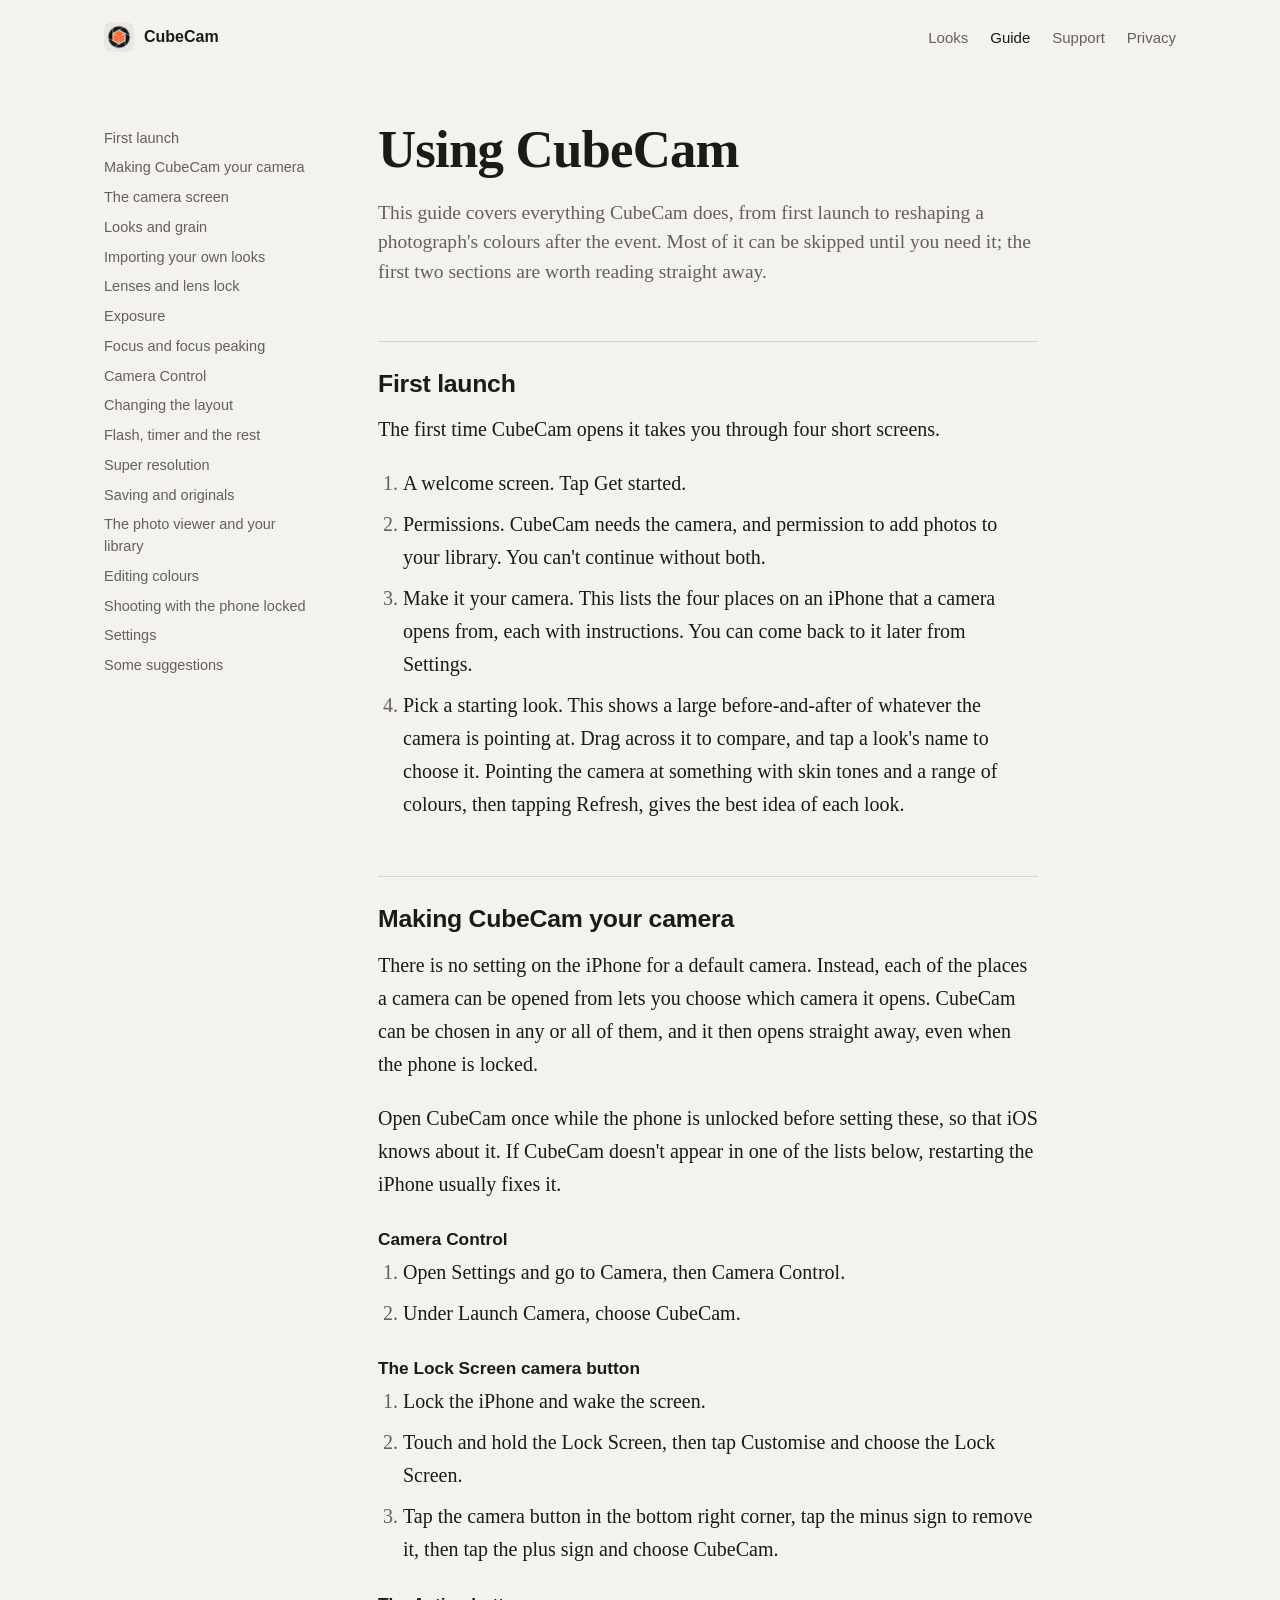
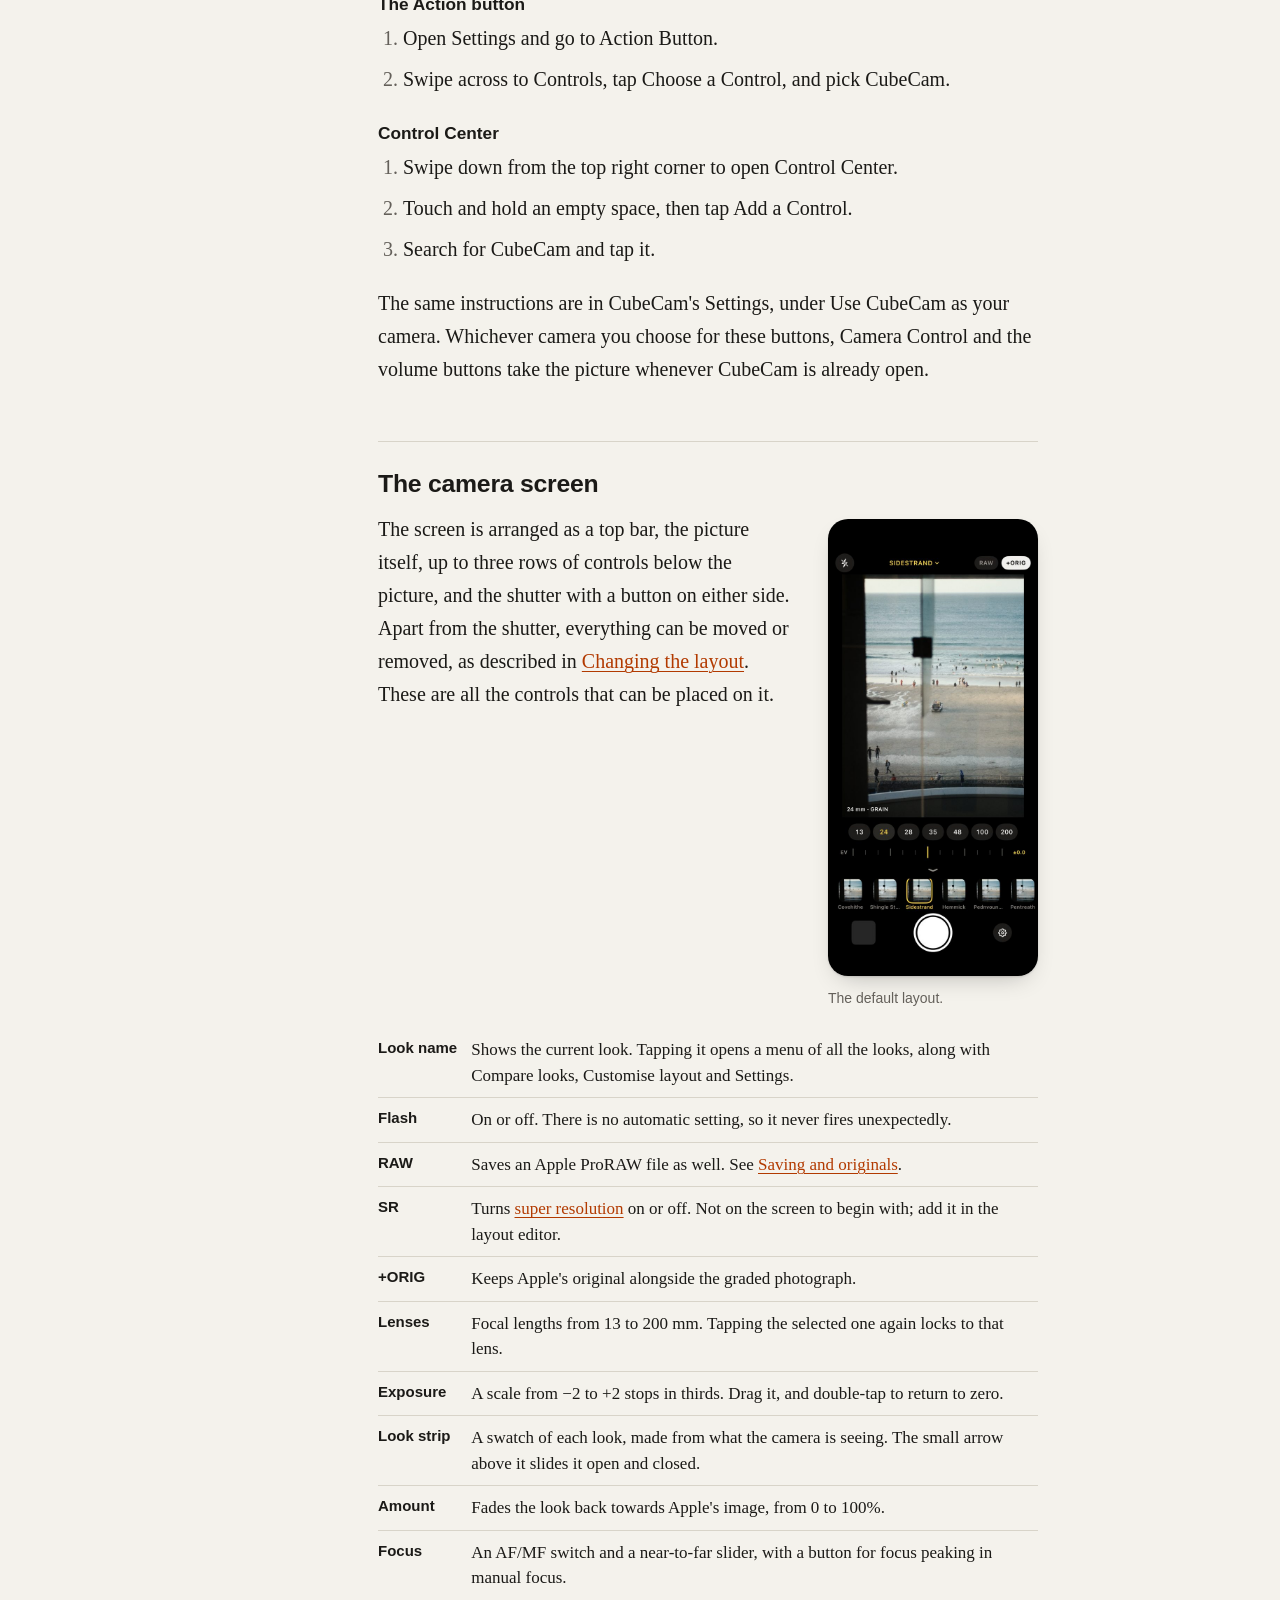
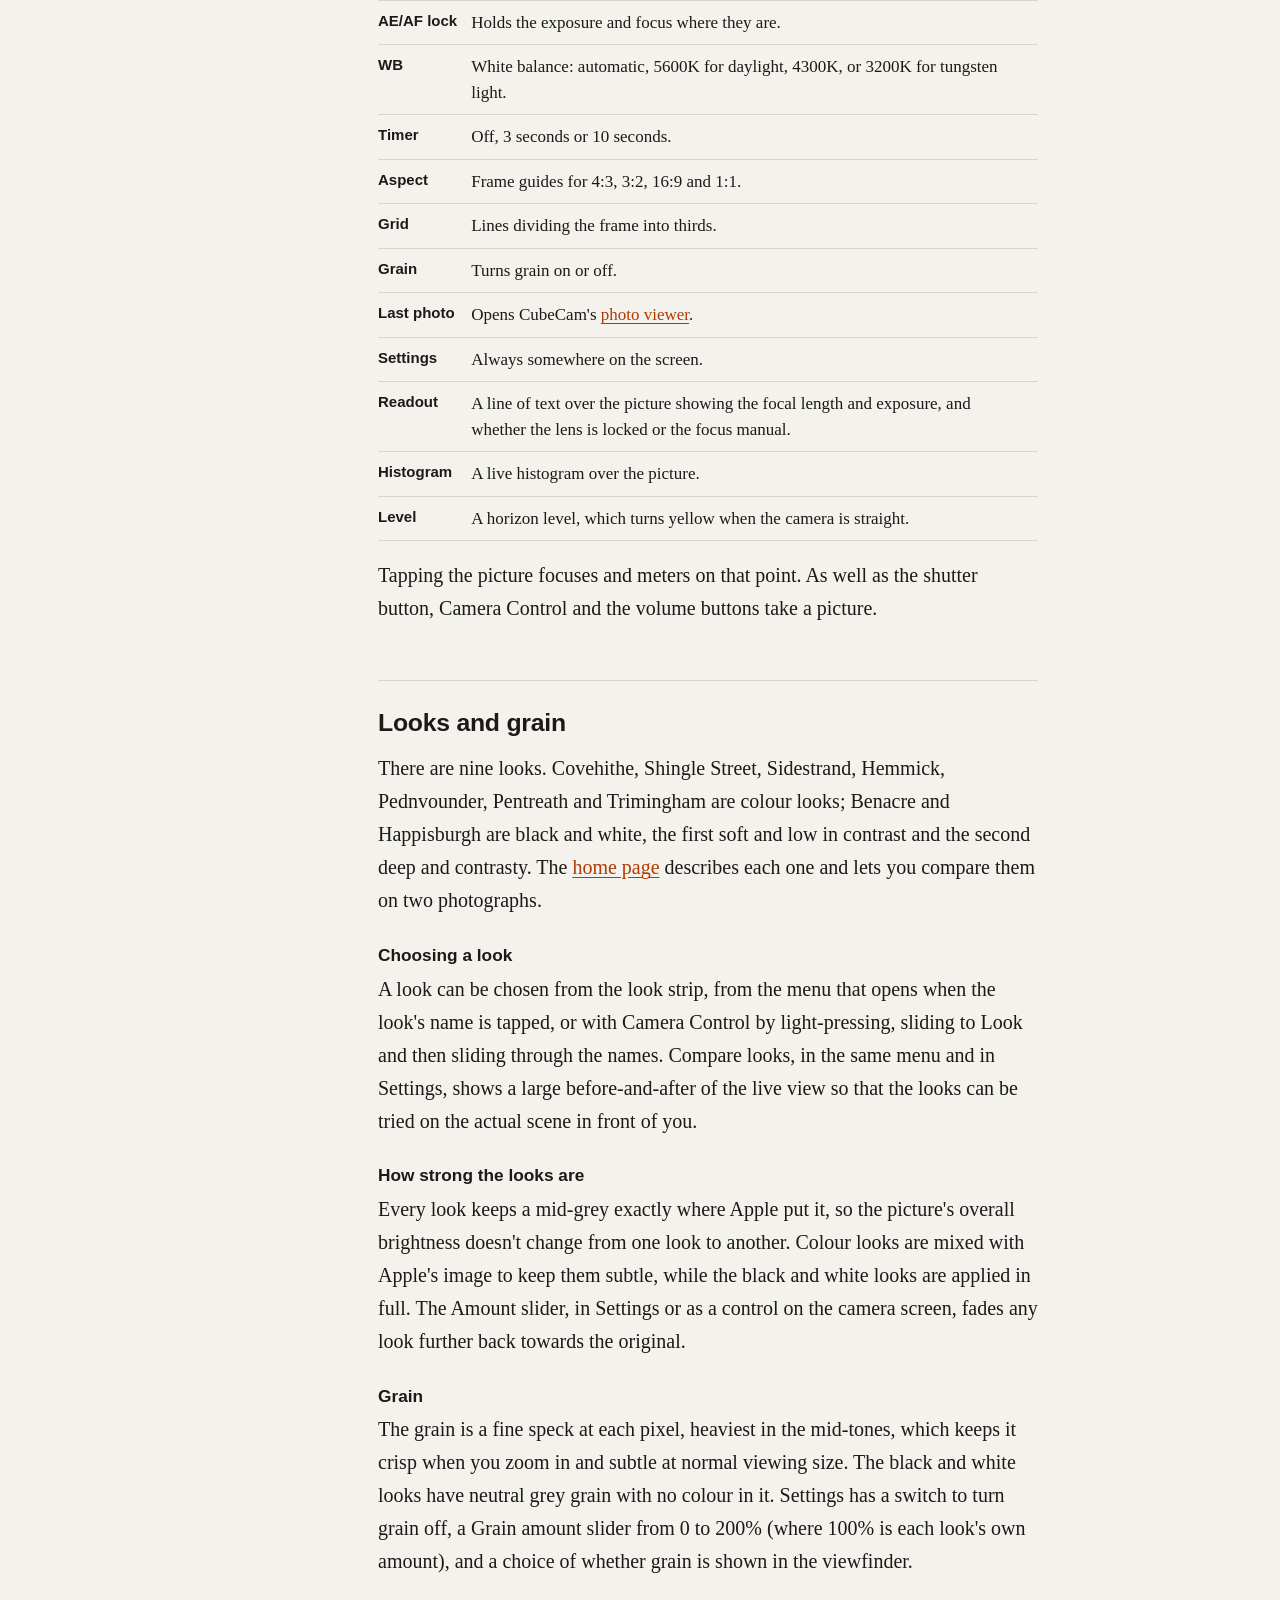
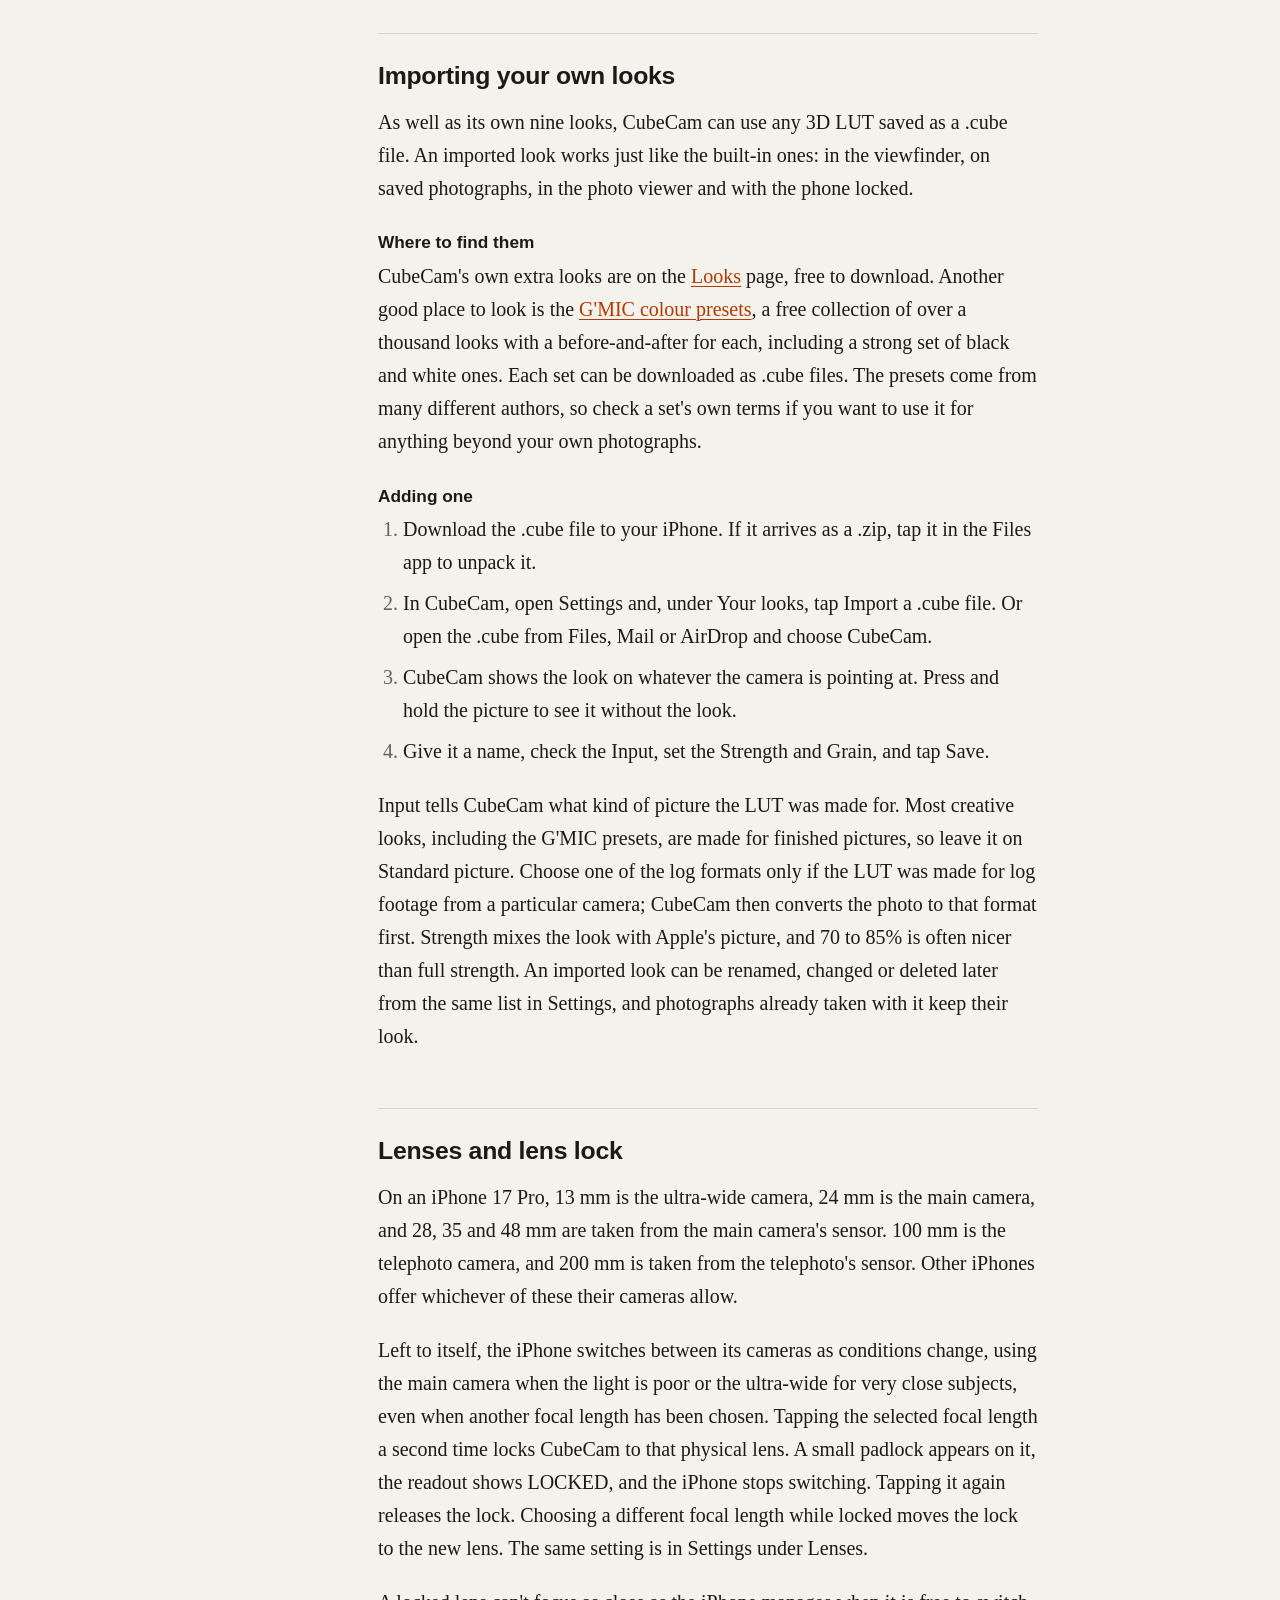
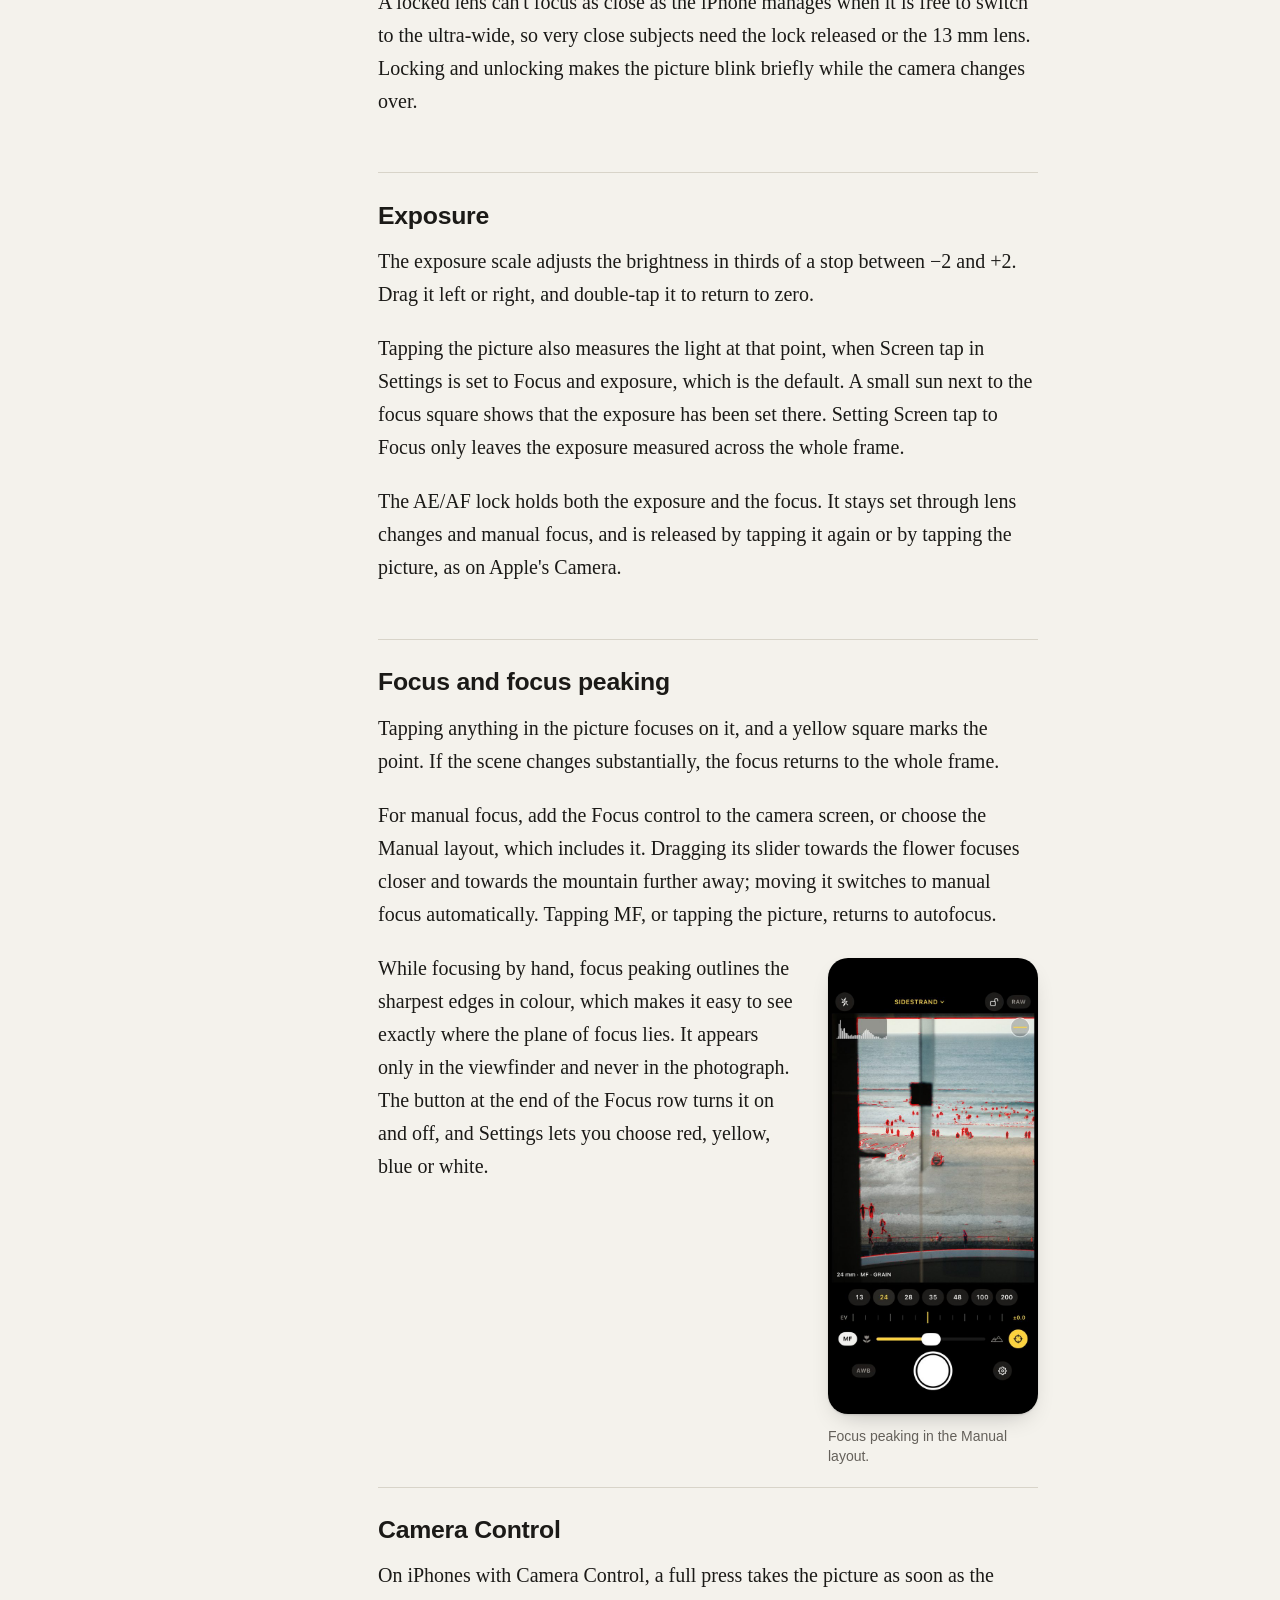
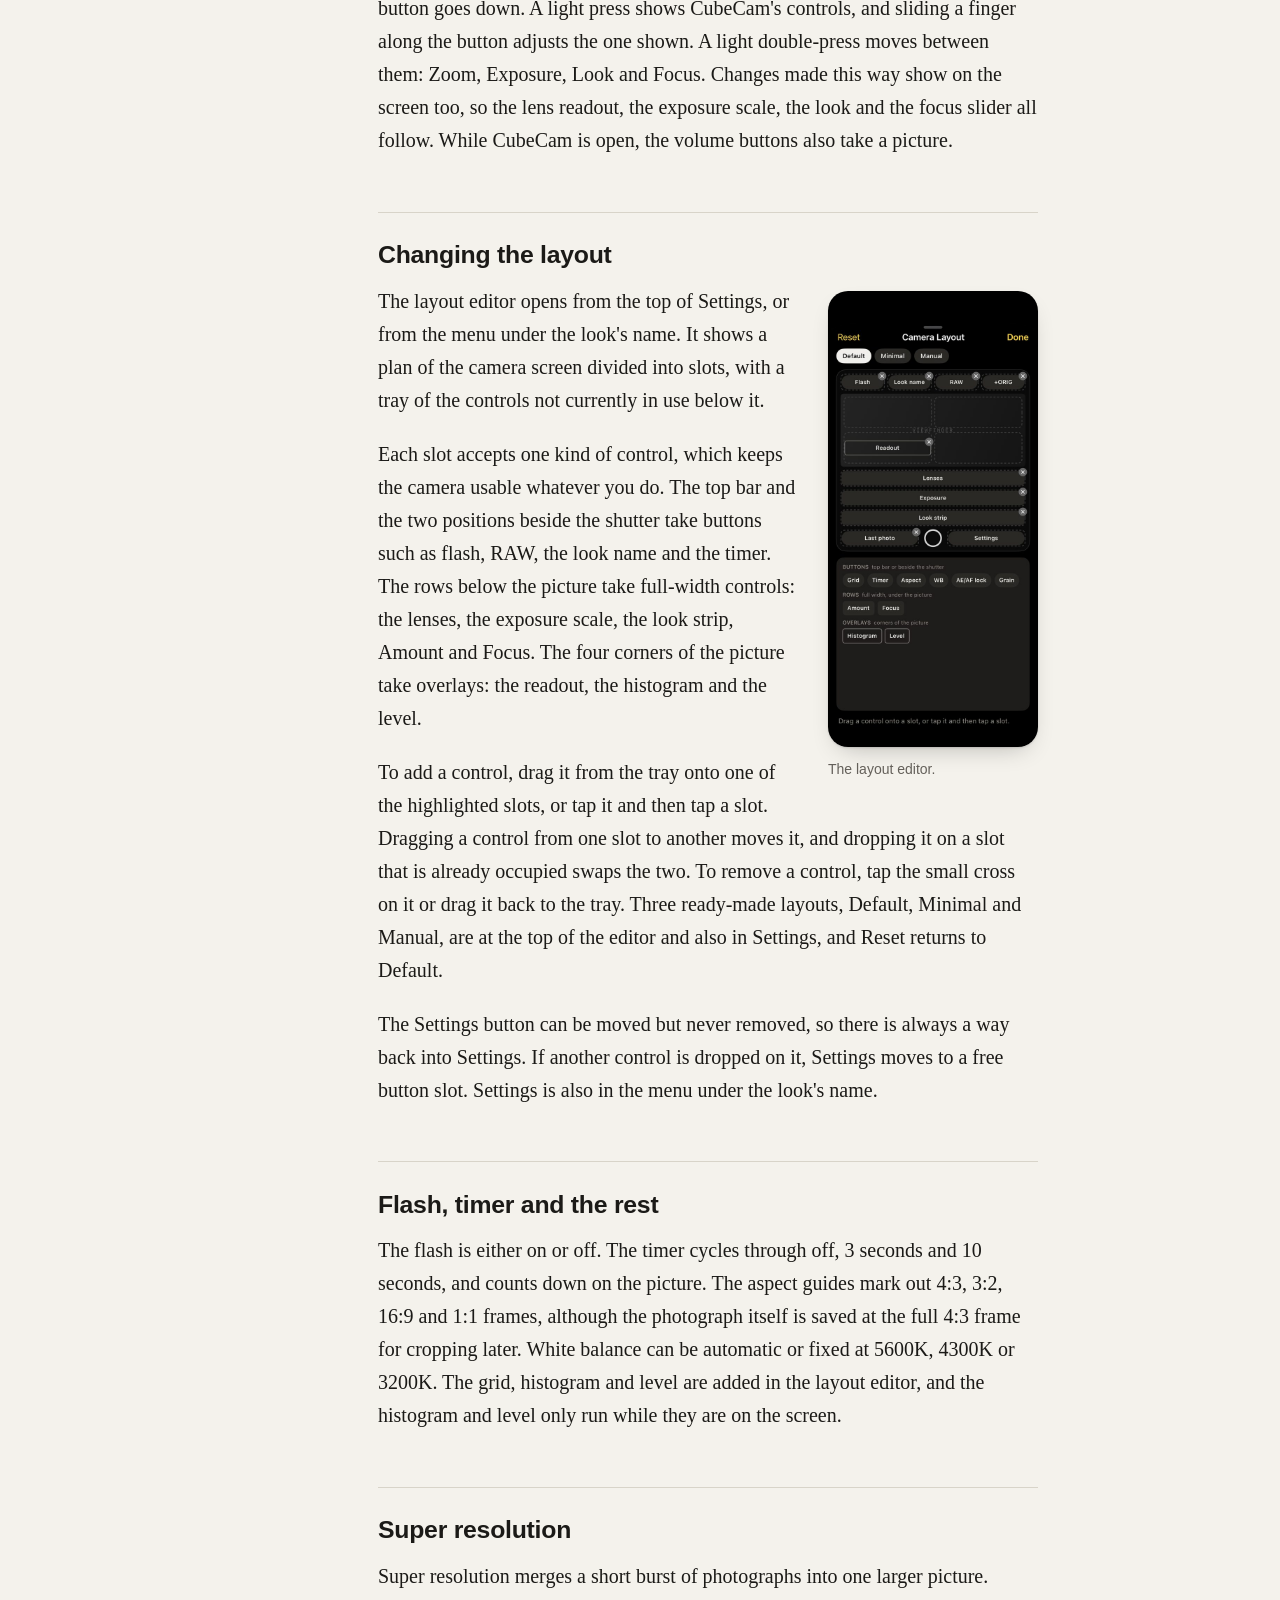
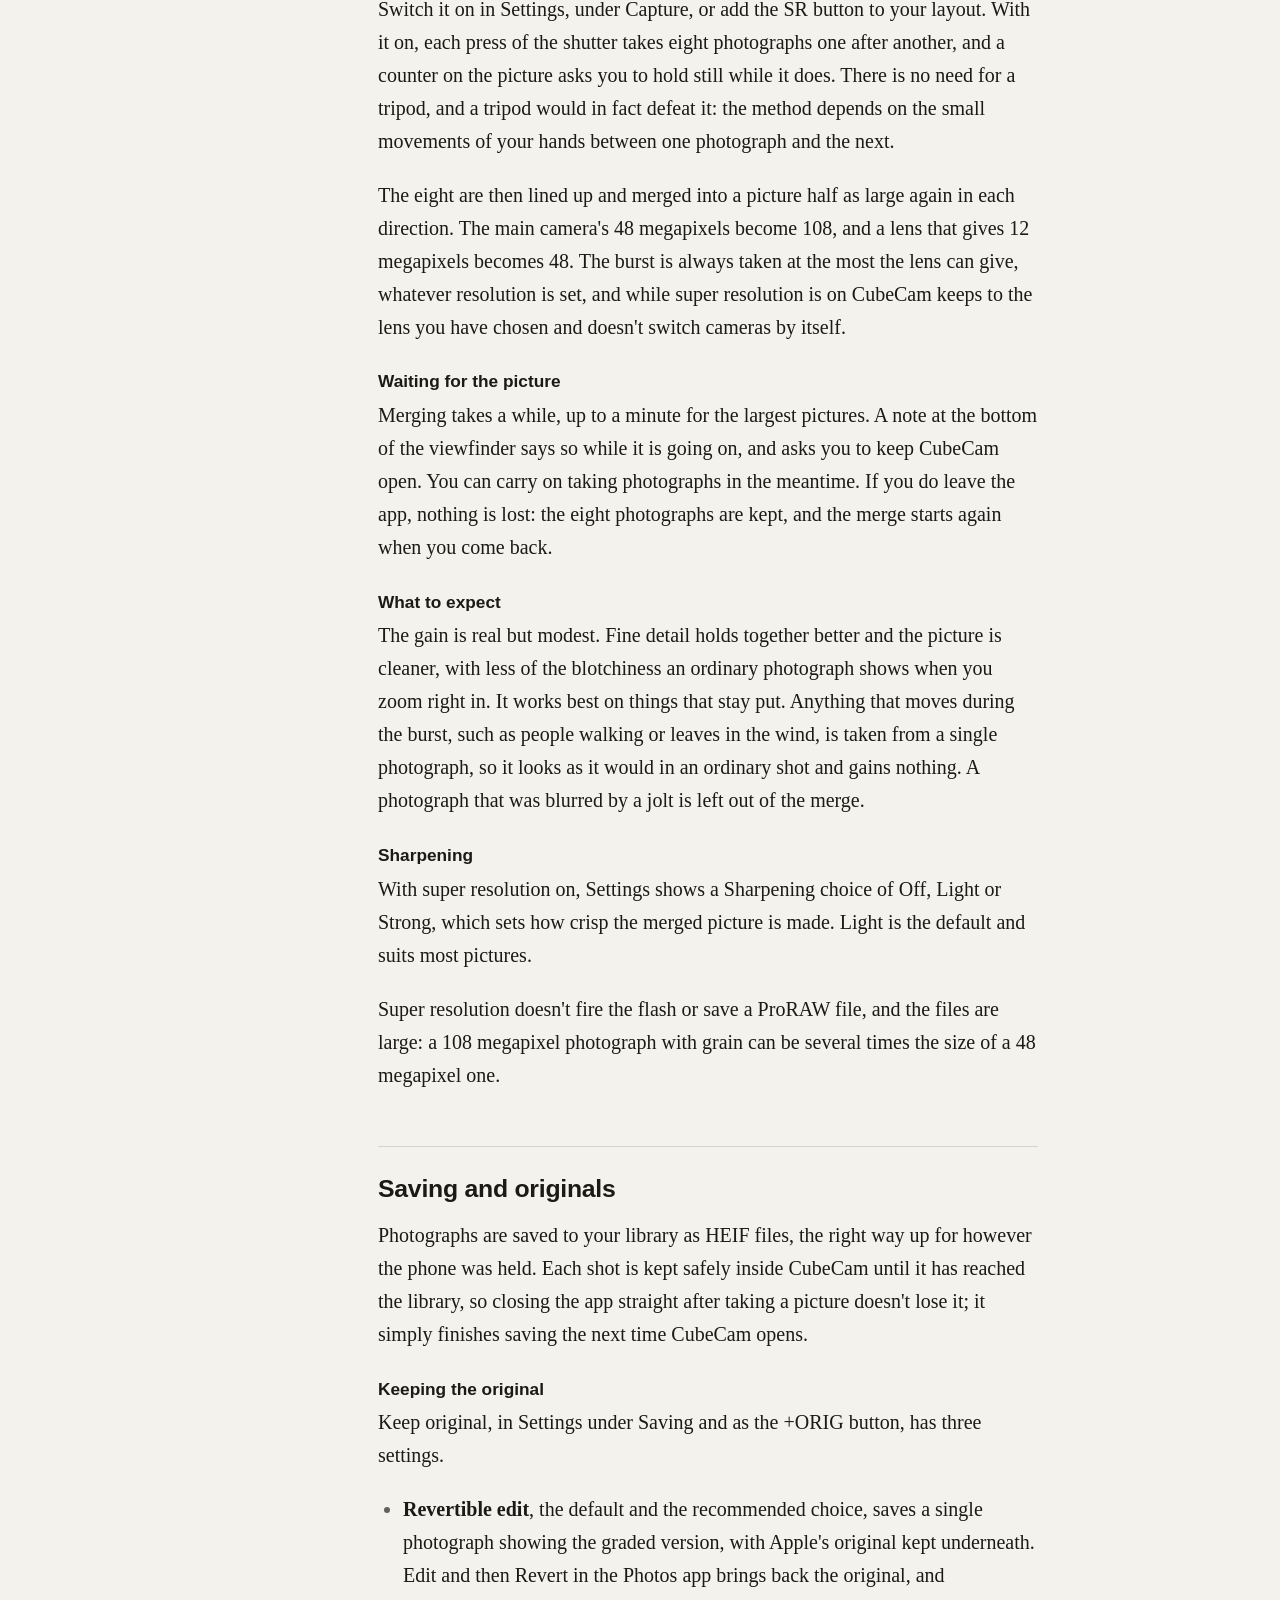
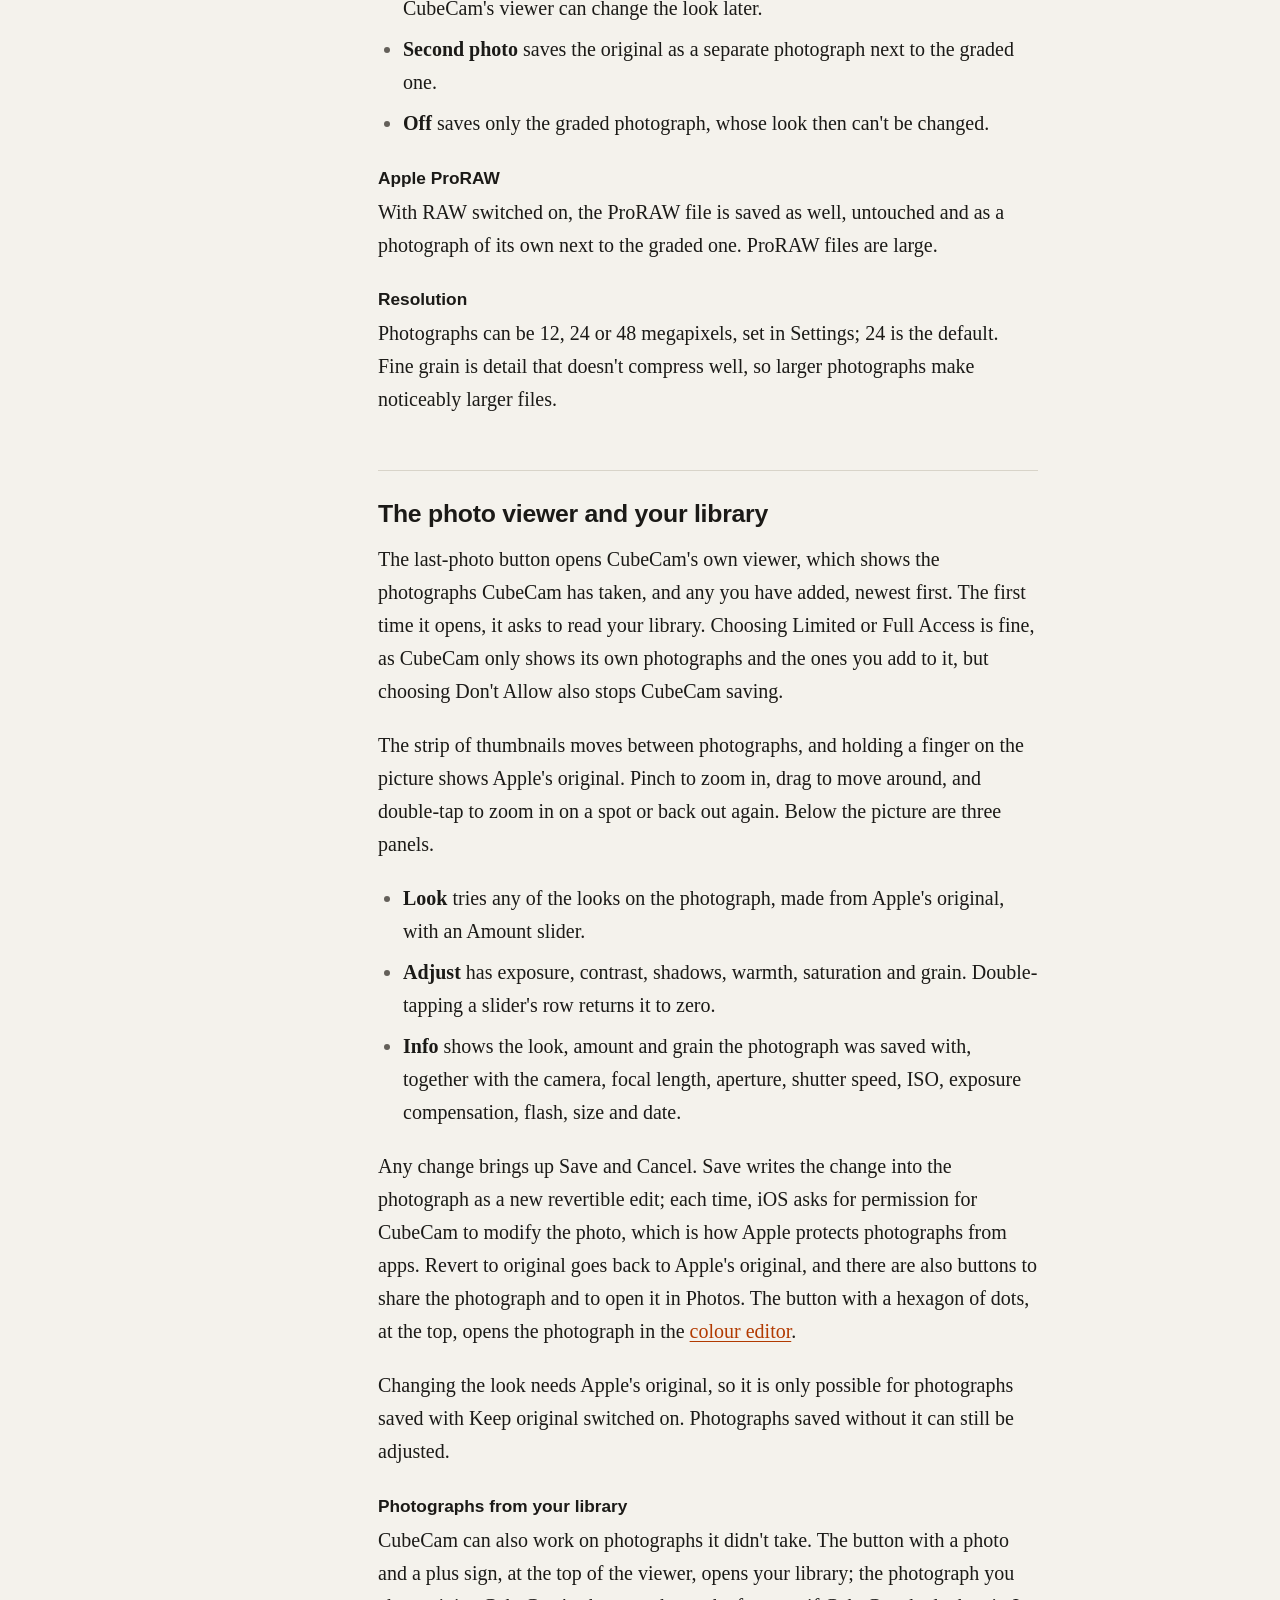
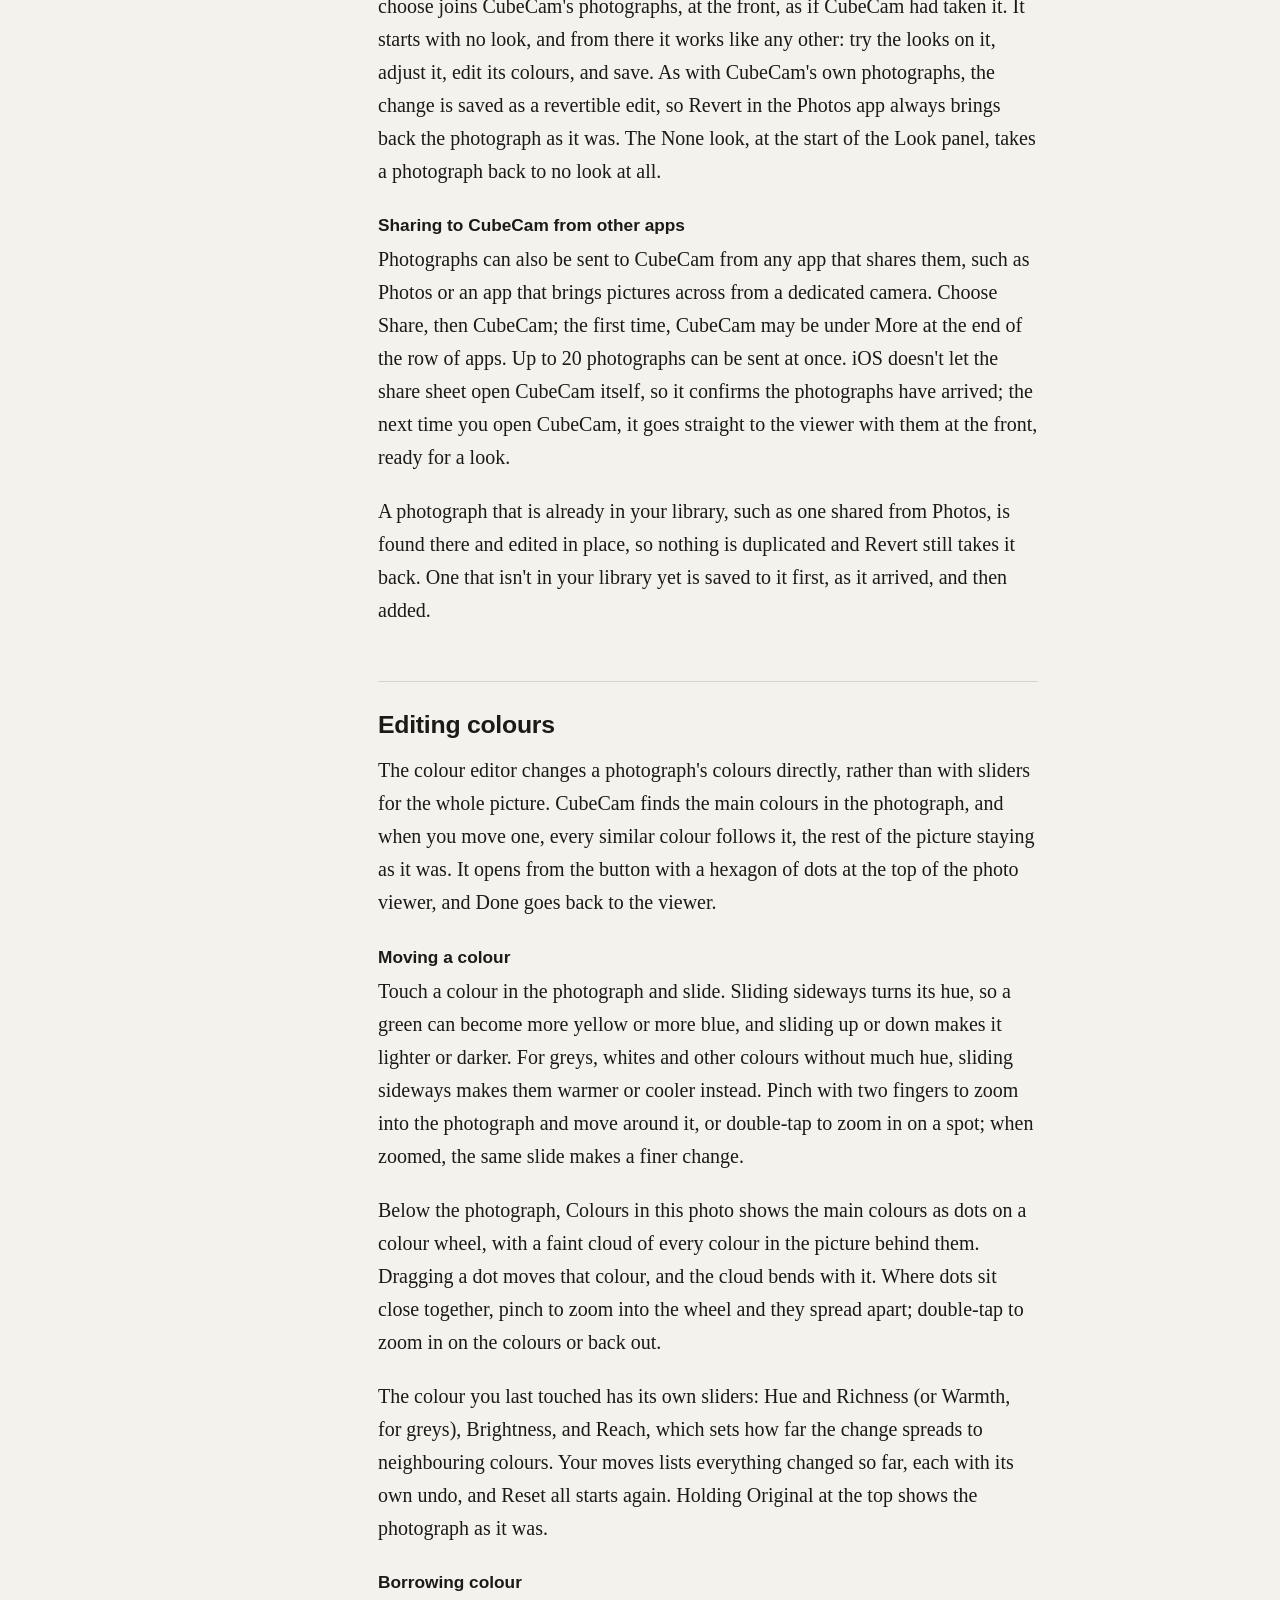
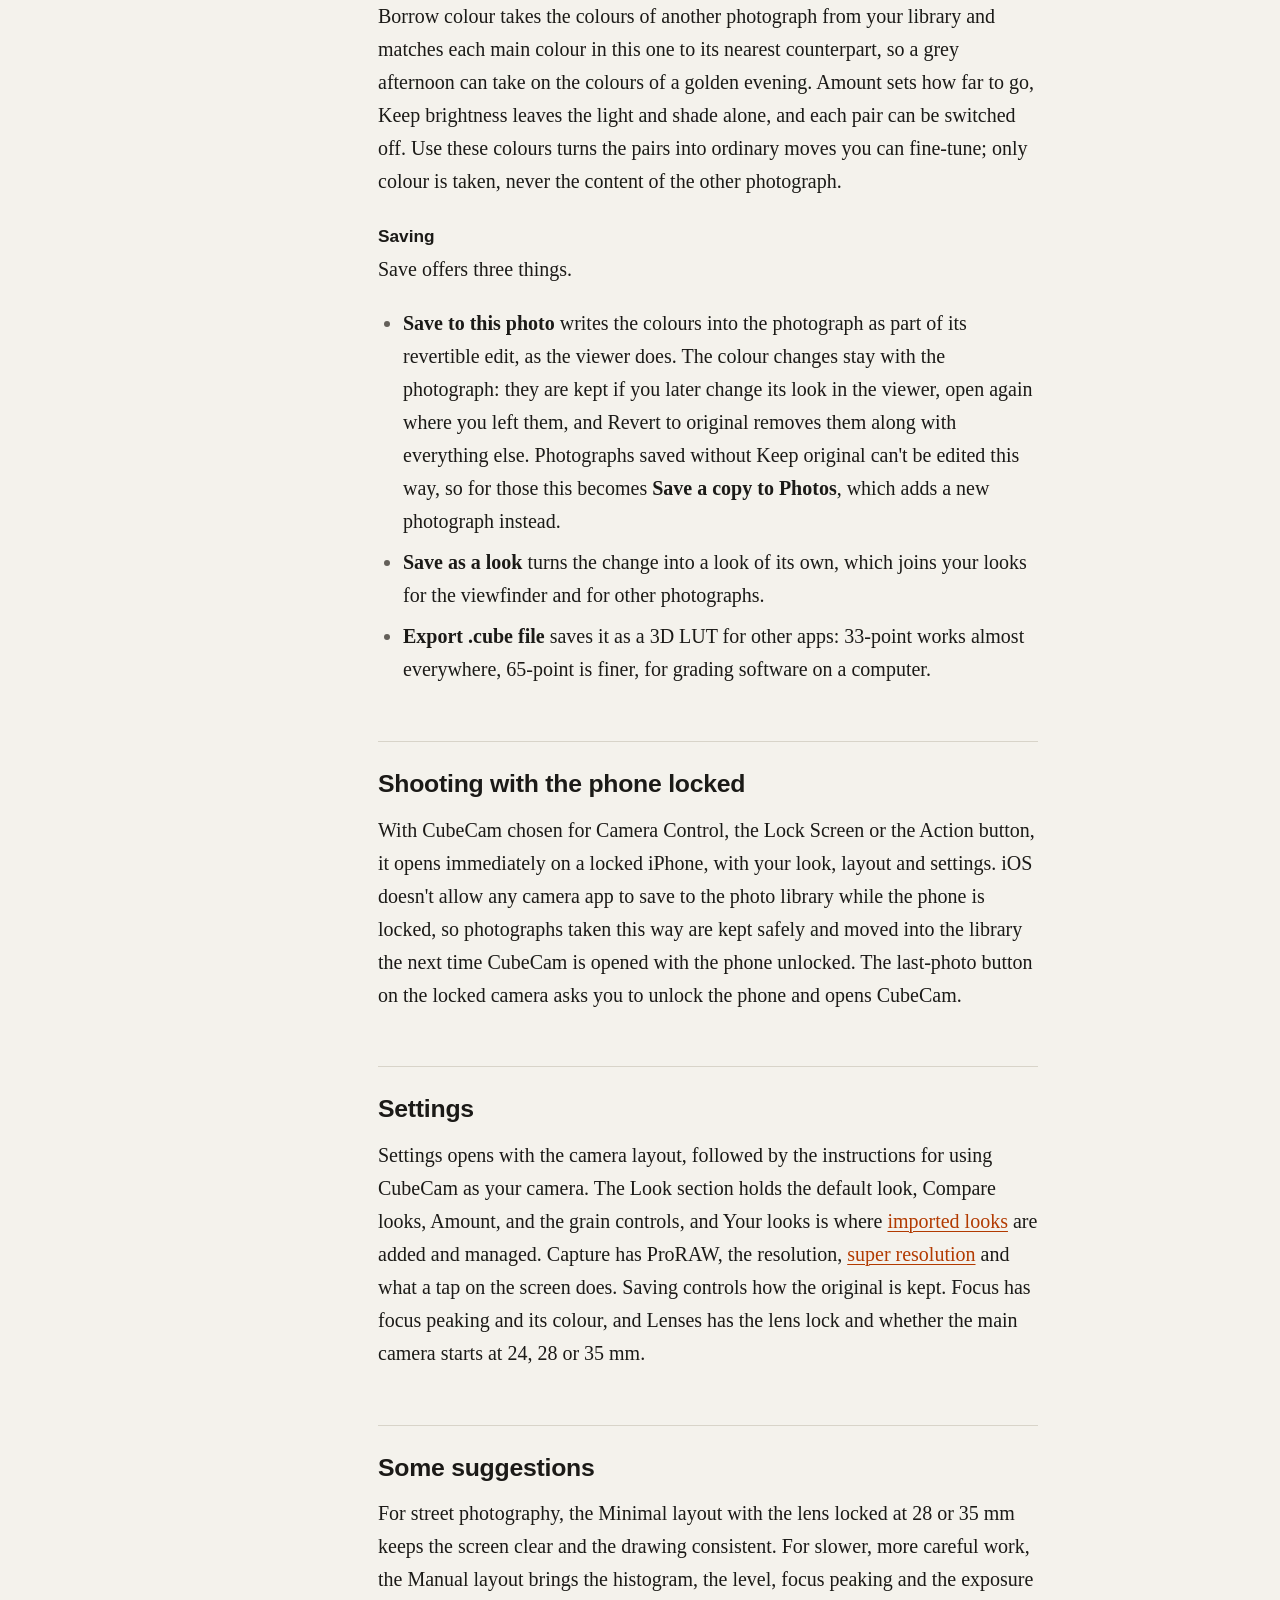
==== commit 8fca5a5e: "Super resolution: on the home page, in the guide and on the support page Co-Authored-By: Claude Fabl" ====
--- a/guide.html
+++ b/guide.html
@@ -28,6 +28,7 @@
     <li><a href="#camera-control">Camera Control</a></li>
     <li><a href="#layout">Changing the layout</a></li>
     <li><a href="#more">Flash, timer and the rest</a></li>
+    <li><a href="#super-resolution">Super resolution</a></li>
     <li><a href="#saving">Saving and originals</a></li>
     <li><a href="#viewer">The photo viewer and your library</a></li>
     <li><a href="#colours">Editing colours</a></li>
@@ -83,6 +84,7 @@
     <tr><th>Look name</th><td>Shows the current look. Tapping it opens a menu of all the looks, along with Compare looks, Customise layout and Settings.</td></tr>
     <tr><th>Flash</th><td>On or off. There is no automatic setting, so it never fires unexpectedly.</td></tr>
     <tr><th>RAW</th><td>Saves an Apple ProRAW file as well. See <a href="#saving">Saving and originals</a>.</td></tr>
+    <tr><th>SR</th><td>Turns <a href="#super-resolution">super resolution</a> on or off. Not on the screen to begin with; add it in the layout editor.</td></tr>
     <tr><th>+ORIG</th><td>Keeps Apple's original alongside the graded photograph.</td></tr>
     <tr><th>Lenses</th><td>Focal lengths from 13 to 200 mm. Tapping the selected one again locks to that lens.</td></tr>
     <tr><th>Exposure</th><td>A scale from −2 to +2 stops in thirds. Drag it, and double-tap to return to zero.</td></tr>
@@ -154,6 +156,17 @@
   <h2 id="more">Flash, timer and the rest</h2>
   <p>The flash is either on or off. The timer cycles through off, 3 seconds and 10 seconds, and counts down on the picture. The aspect guides mark out 4:3, 3:2, 16:9 and 1:1 frames, although the photograph itself is saved at the full 4:3 frame for cropping later. White balance can be automatic or fixed at 5600K, 4300K or 3200K. The grid, histogram and level are added in the layout editor, and the histogram and level only run while they are on the screen.</p>
 
+  <h2 id="super-resolution">Super resolution</h2>
+  <p>Super resolution merges a short burst of photographs into one larger picture. Switch it on in Settings, under Capture, or add the SR button to your layout. With it on, each press of the shutter takes eight photographs one after another, and a counter on the picture asks you to hold still while it does. There is no need for a tripod, and a tripod would in fact defeat it: the method depends on the small movements of your hands between one photograph and the next.</p>
+  <p>The eight are then lined up and merged into a picture half as large again in each direction. The main camera's 48 megapixels become 108, and a lens that gives 12 megapixels becomes 48. The burst is always taken at the most the lens can give, whatever resolution is set, and while super resolution is on CubeCam keeps to the lens you have chosen and doesn't switch cameras by itself.</p>
+  <h3>Waiting for the picture</h3>
+  <p>Merging takes a while, up to a minute for the largest pictures. A note at the bottom of the viewfinder says so while it is going on, and asks you to keep CubeCam open. You can carry on taking photographs in the meantime. If you do leave the app, nothing is lost: the eight photographs are kept, and the merge starts again when you come back.</p>
+  <h3>What to expect</h3>
+  <p>The gain is real but modest. Fine detail holds together better and the picture is cleaner, with less of the blotchiness an ordinary photograph shows when you zoom right in. It works best on things that stay put. Anything that moves during the burst, such as people walking or leaves in the wind, is taken from a single photograph, so it looks as it would in an ordinary shot and gains nothing. A photograph that was blurred by a jolt is left out of the merge.</p>
+  <h3>Sharpening</h3>
+  <p>With super resolution on, Settings shows a Sharpening choice of Off, Light or Strong, which sets how crisp the merged picture is made. Light is the default and suits most pictures.</p>
+  <p>Super resolution doesn't fire the flash or save a ProRAW file, and the files are large: a 108 megapixel photograph with grain can be several times the size of a 48 megapixel one.</p>
+
   <h2 id="saving">Saving and originals</h2>
   <p>Photographs are saved to your library as HEIF files, the right way up for however the phone was held. Each shot is kept safely inside CubeCam until it has reached the library, so closing the app straight after taking a picture doesn't lose it; it simply finishes saving the next time CubeCam opens.</p>
   <h3>Keeping the original</h3>
@@ -204,7 +217,7 @@
   <p>With CubeCam chosen for Camera Control, the Lock Screen or the Action button, it opens immediately on a locked iPhone, with your look, layout and settings. iOS doesn't allow any camera app to save to the photo library while the phone is locked, so photographs taken this way are kept safely and moved into the library the next time CubeCam is opened with the phone unlocked. The last-photo button on the locked camera asks you to unlock the phone and opens CubeCam.</p>
 
   <h2 id="settings">Settings</h2>
-  <p>Settings opens with the camera layout, followed by the instructions for using CubeCam as your camera. The Look section holds the default look, Compare looks, Amount, and the grain controls, and Your looks is where <a href="#your-looks">imported looks</a> are added and managed. Capture has ProRAW, the resolution and what a tap on the screen does. Saving controls how the original is kept. Focus has focus peaking and its colour, and Lenses has the lens lock and whether the main camera starts at 24, 28 or 35 mm.</p>
+  <p>Settings opens with the camera layout, followed by the instructions for using CubeCam as your camera. The Look section holds the default look, Compare looks, Amount, and the grain controls, and Your looks is where <a href="#your-looks">imported looks</a> are added and managed. Capture has ProRAW, the resolution, <a href="#super-resolution">super resolution</a> and what a tap on the screen does. Saving controls how the original is kept. Focus has focus peaking and its colour, and Lenses has the lens lock and whether the main camera starts at 24, 28 or 35 mm.</p>
 
   <h2 id="suggestions">Some suggestions</h2>
   <p>For street photography, the Minimal layout with the lens locked at 28 or 35 mm keeps the screen clear and the drawing consistent. For slower, more careful work, the Manual layout brings the histogram, the level, focus peaking and the exposure lock together. Keeping originals as revertible edits costs nothing and leaves every look open to reconsider later. When choosing a default look, try them on a scene with skin and a few strong colours, since that is where the differences show. In black and white, Benacre suits soft, open light, and Happisburgh suits strong light and graphic subjects. In the colour editor, small moves go a long way: a sky turned a few degrees towards cyan, or foliage made a little less rich, often does more than any look.</p>
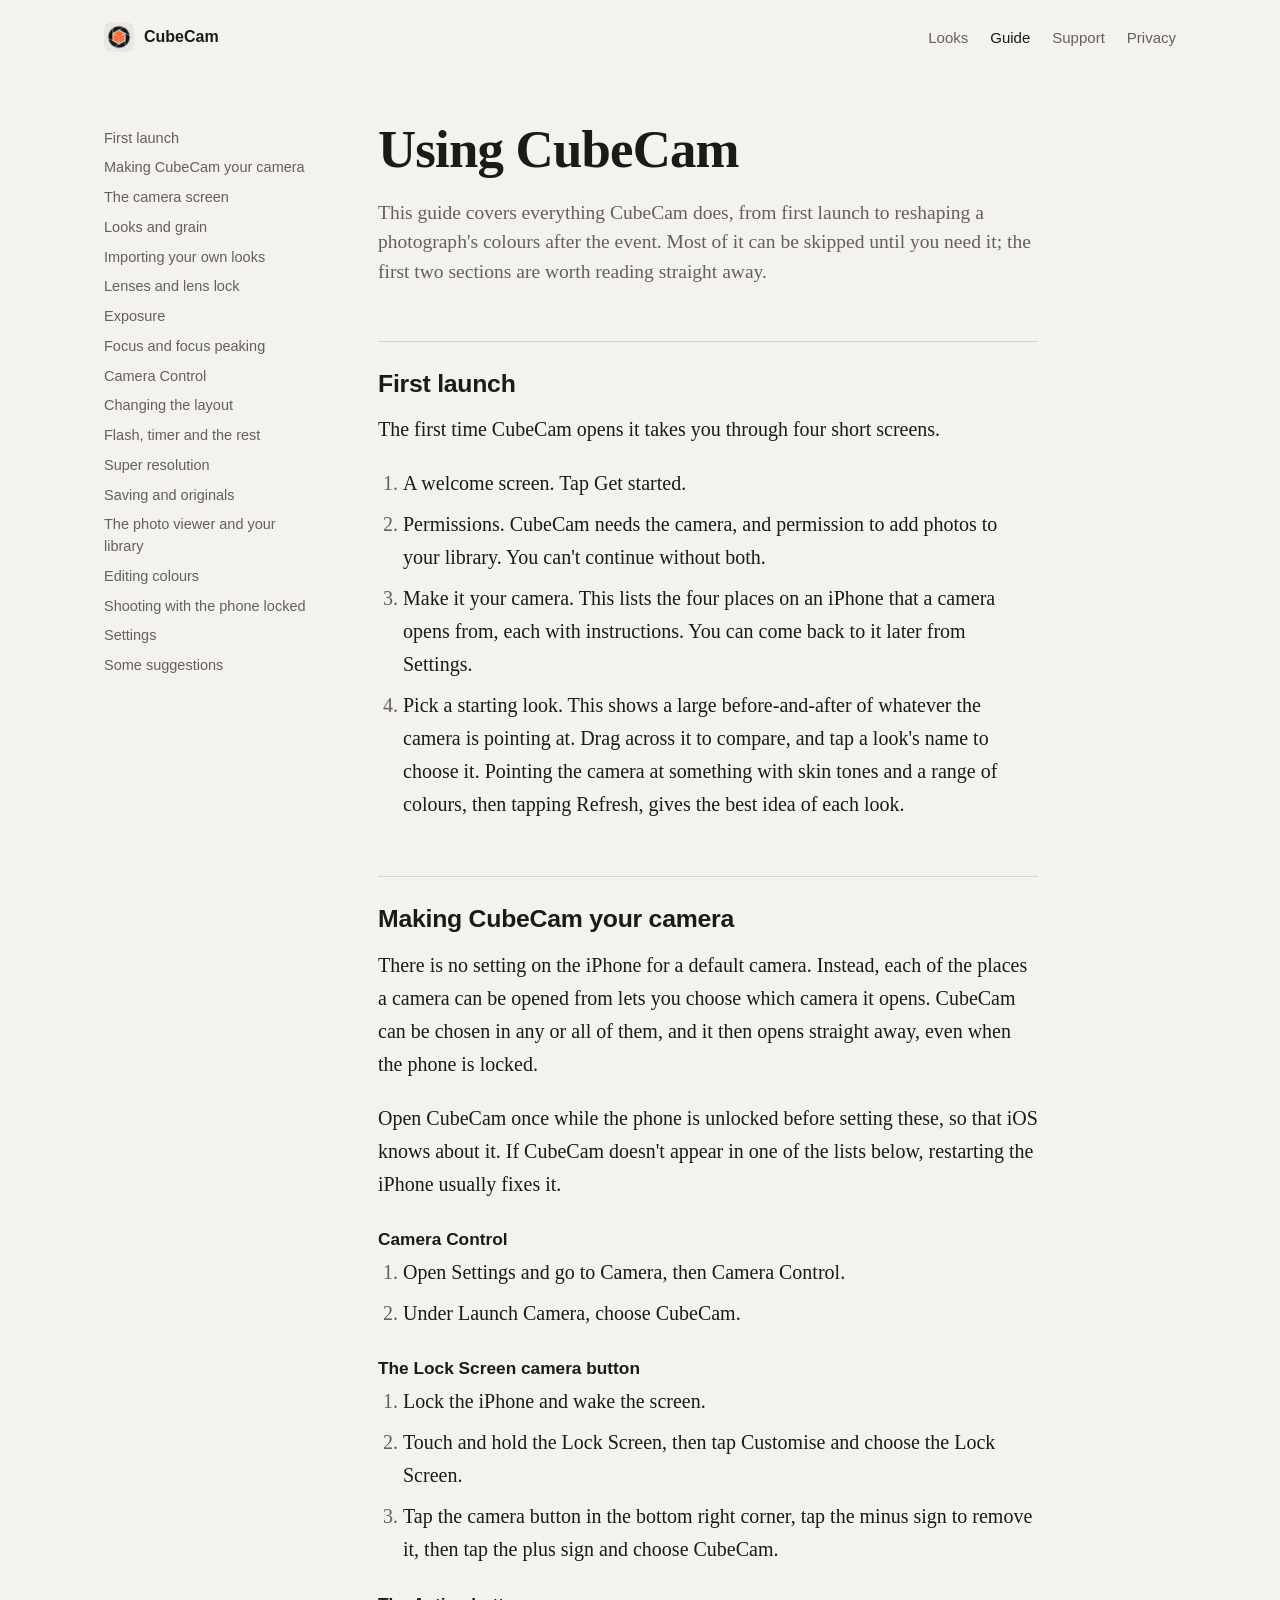
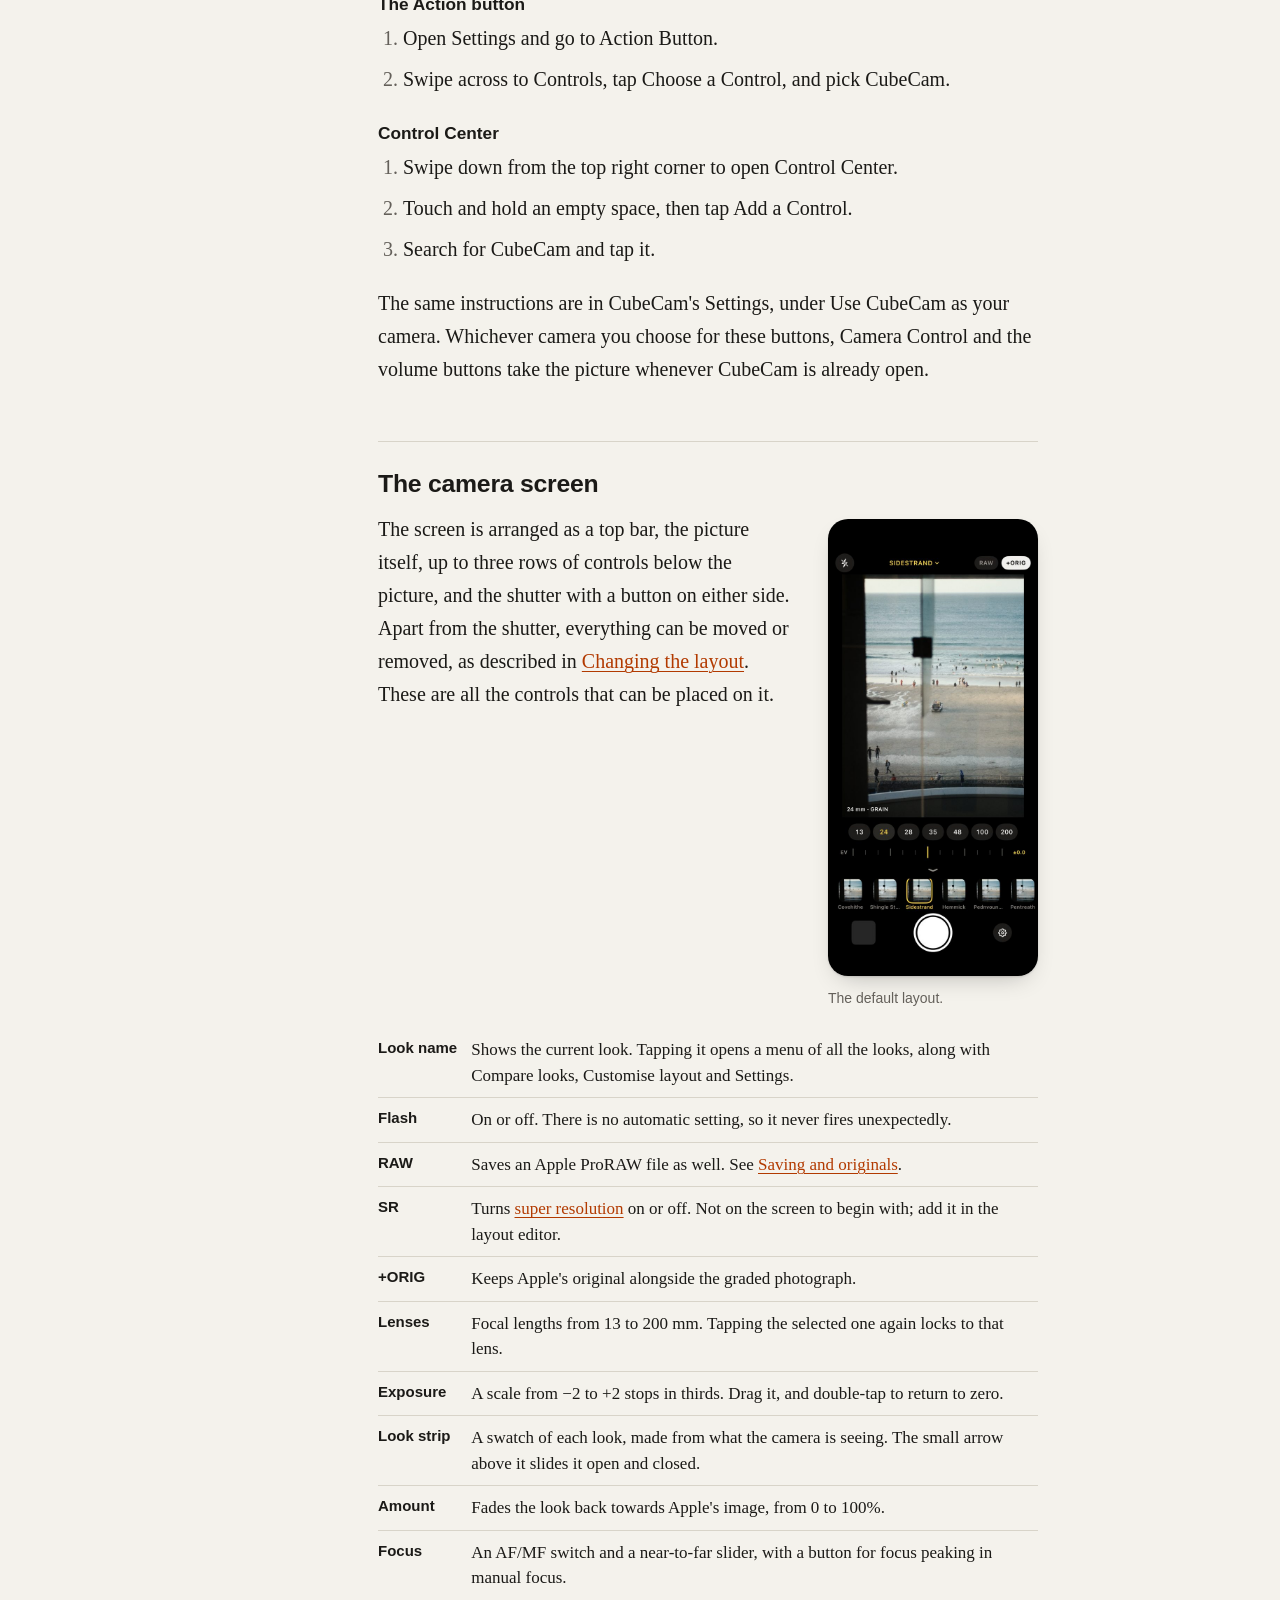
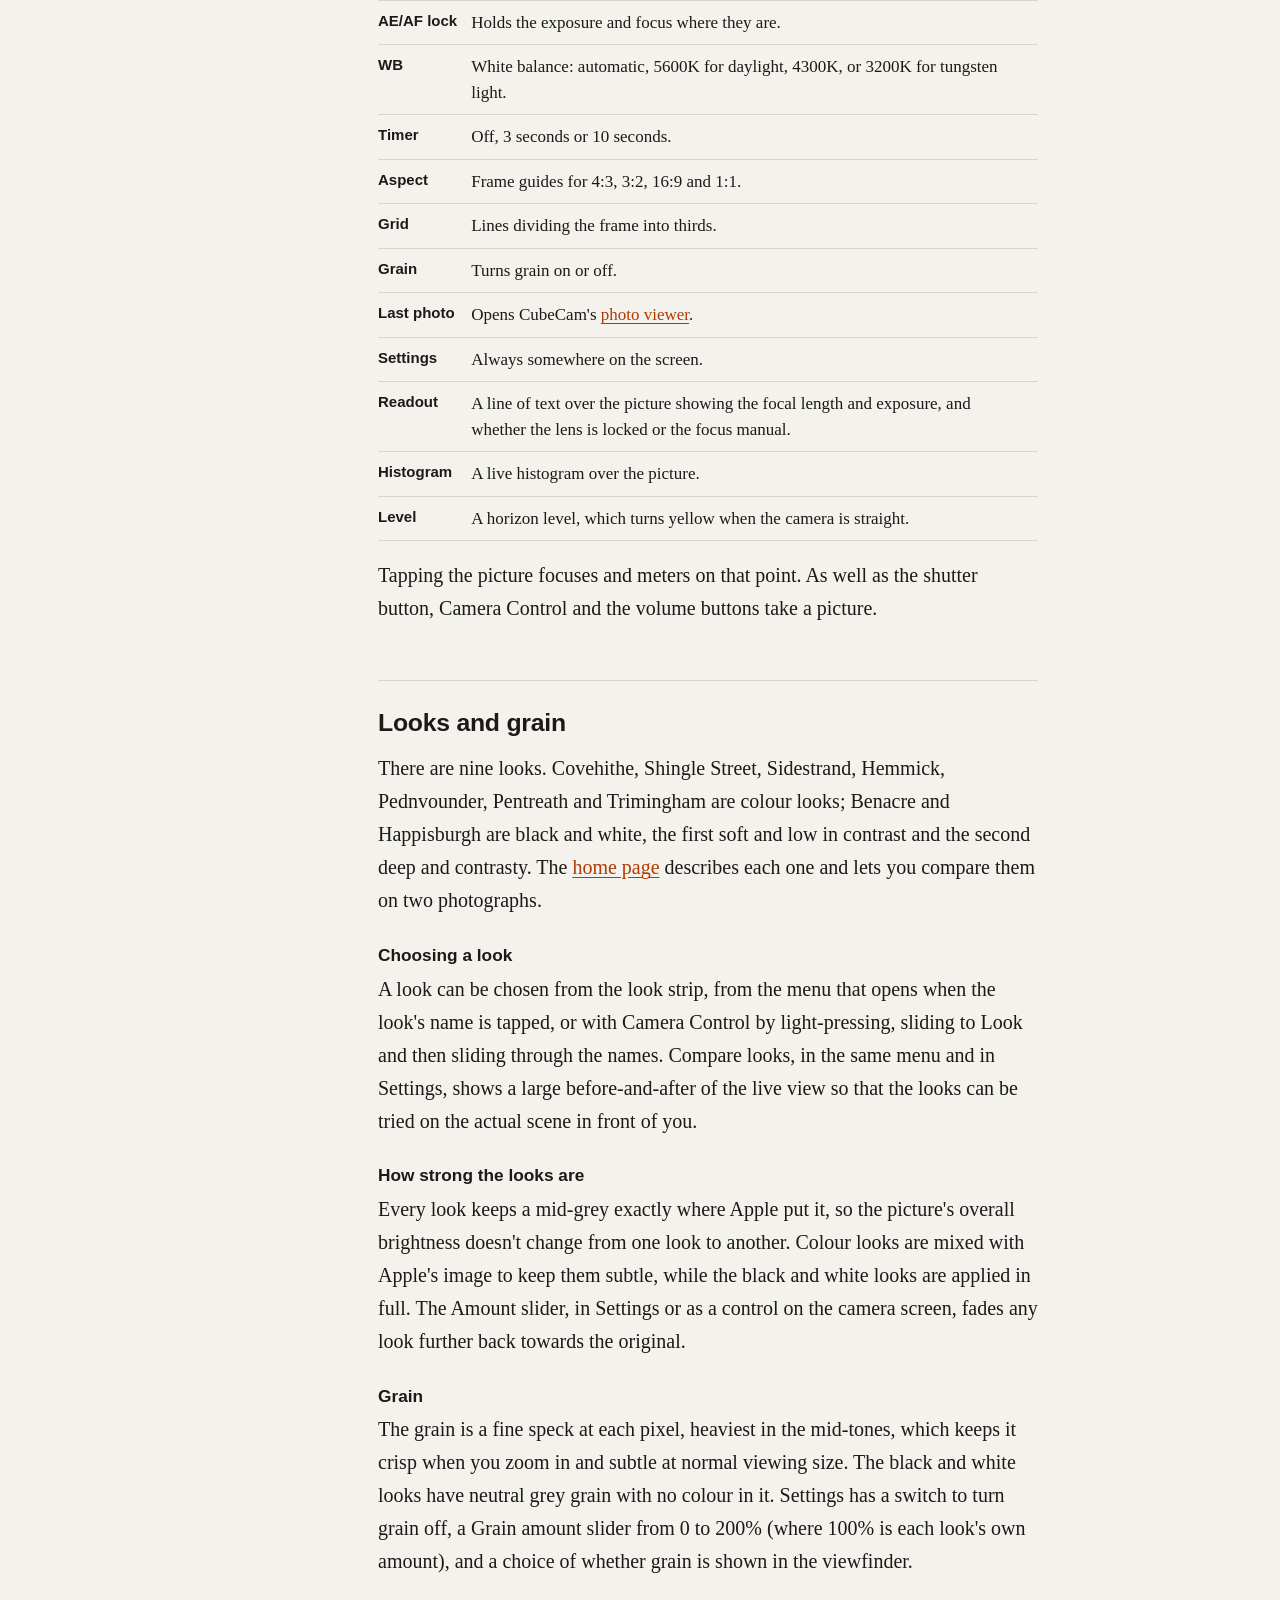
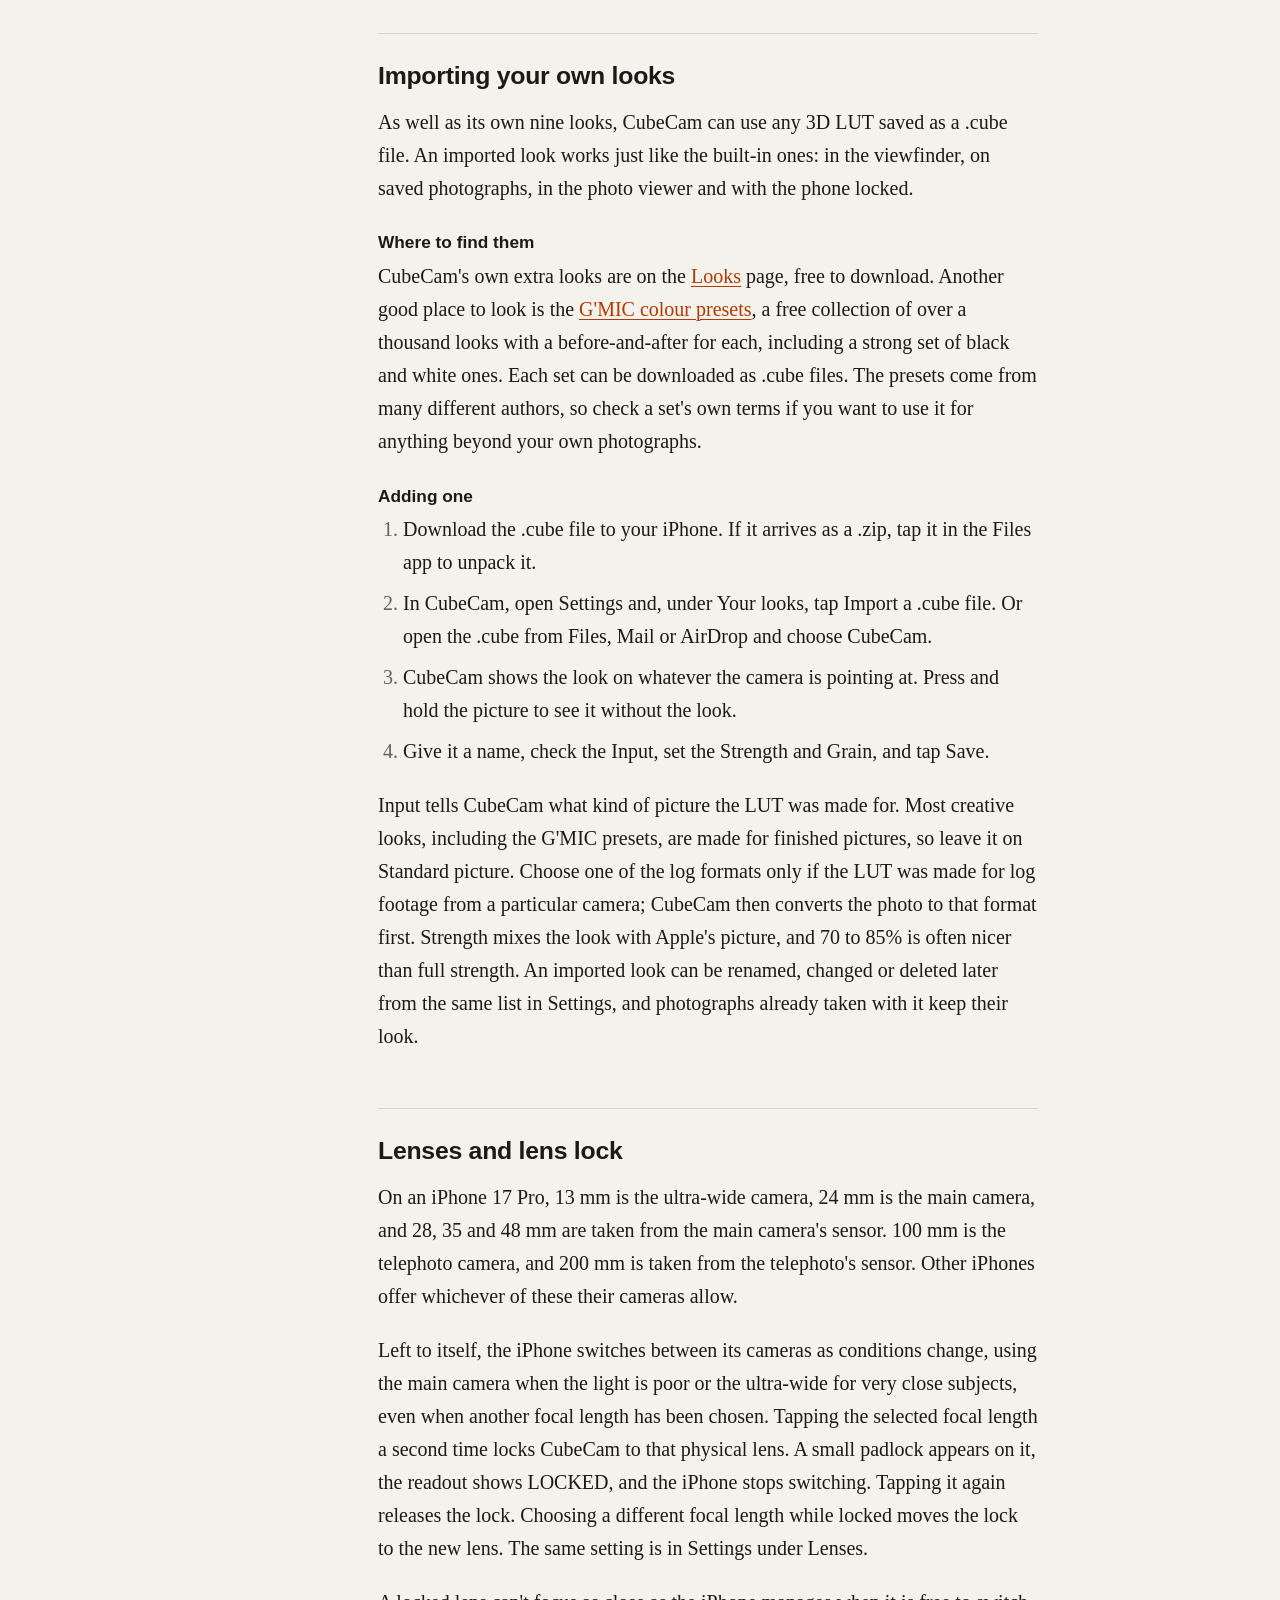
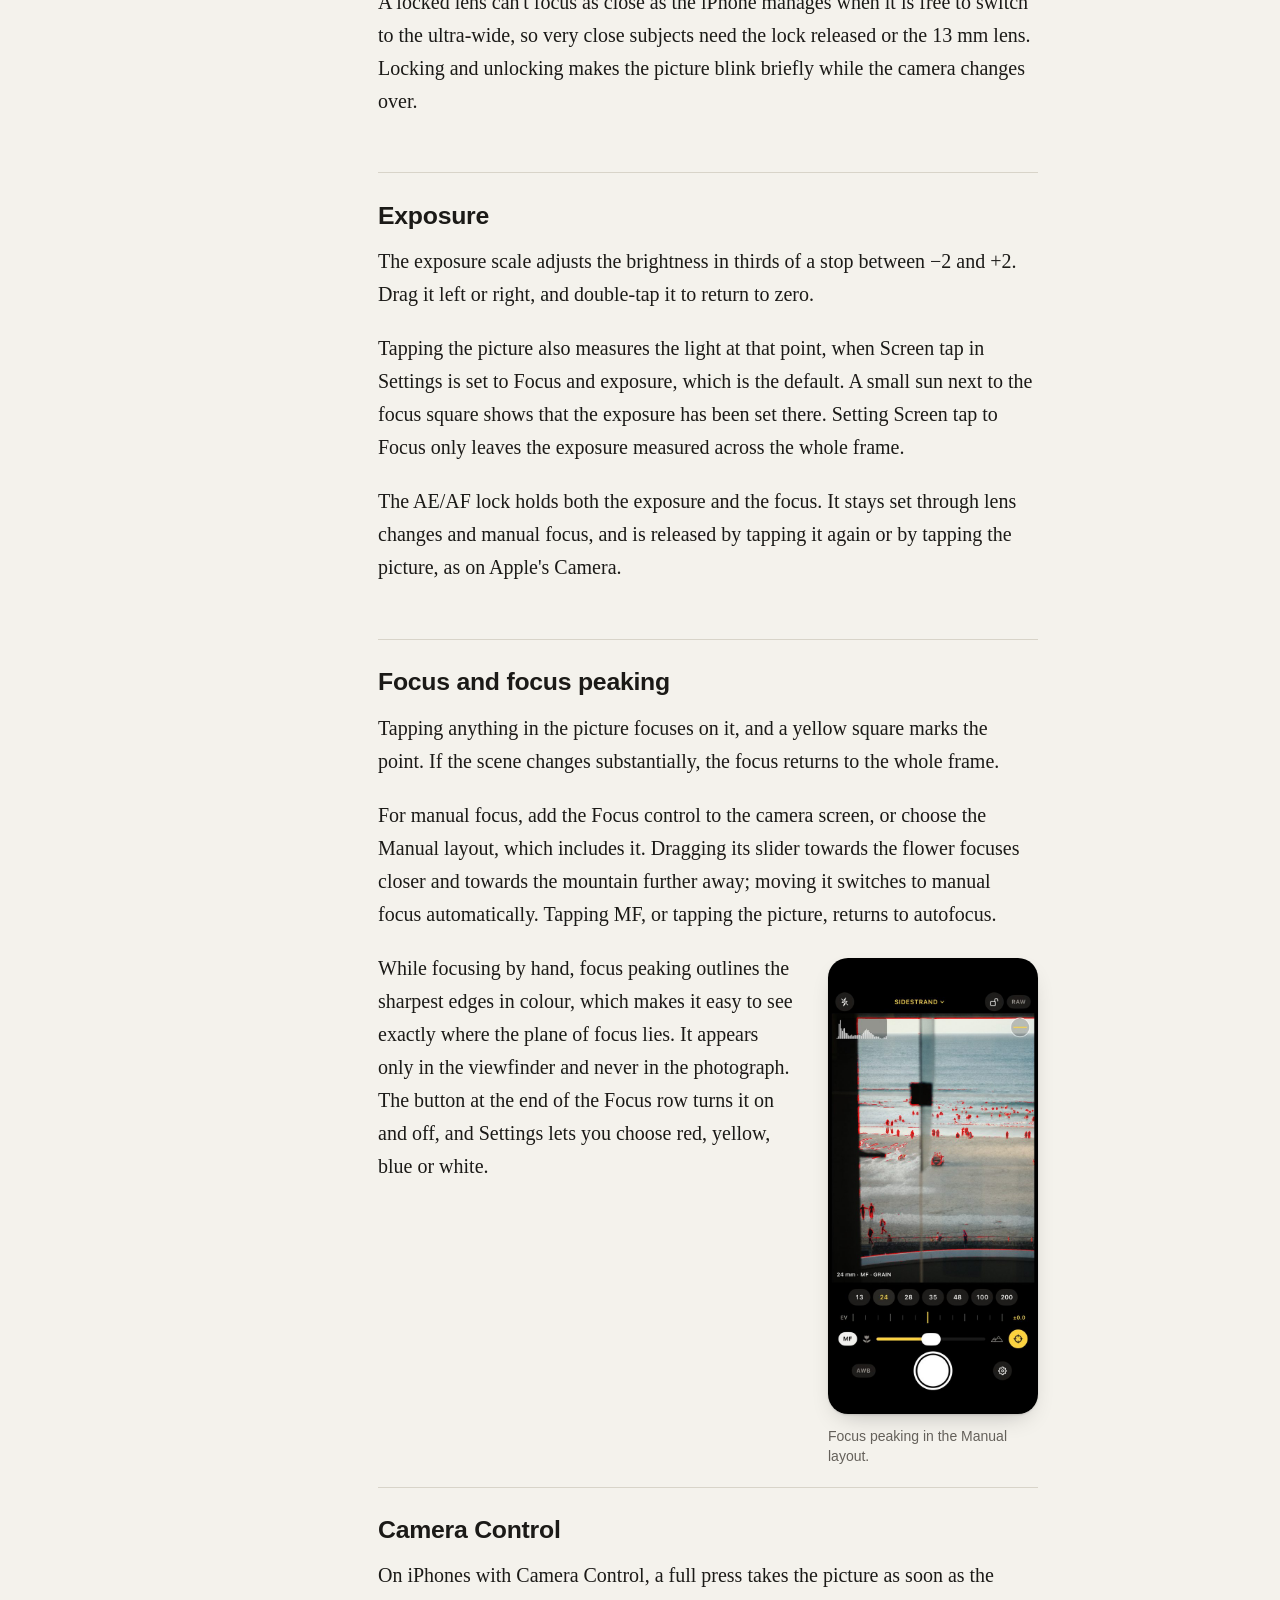
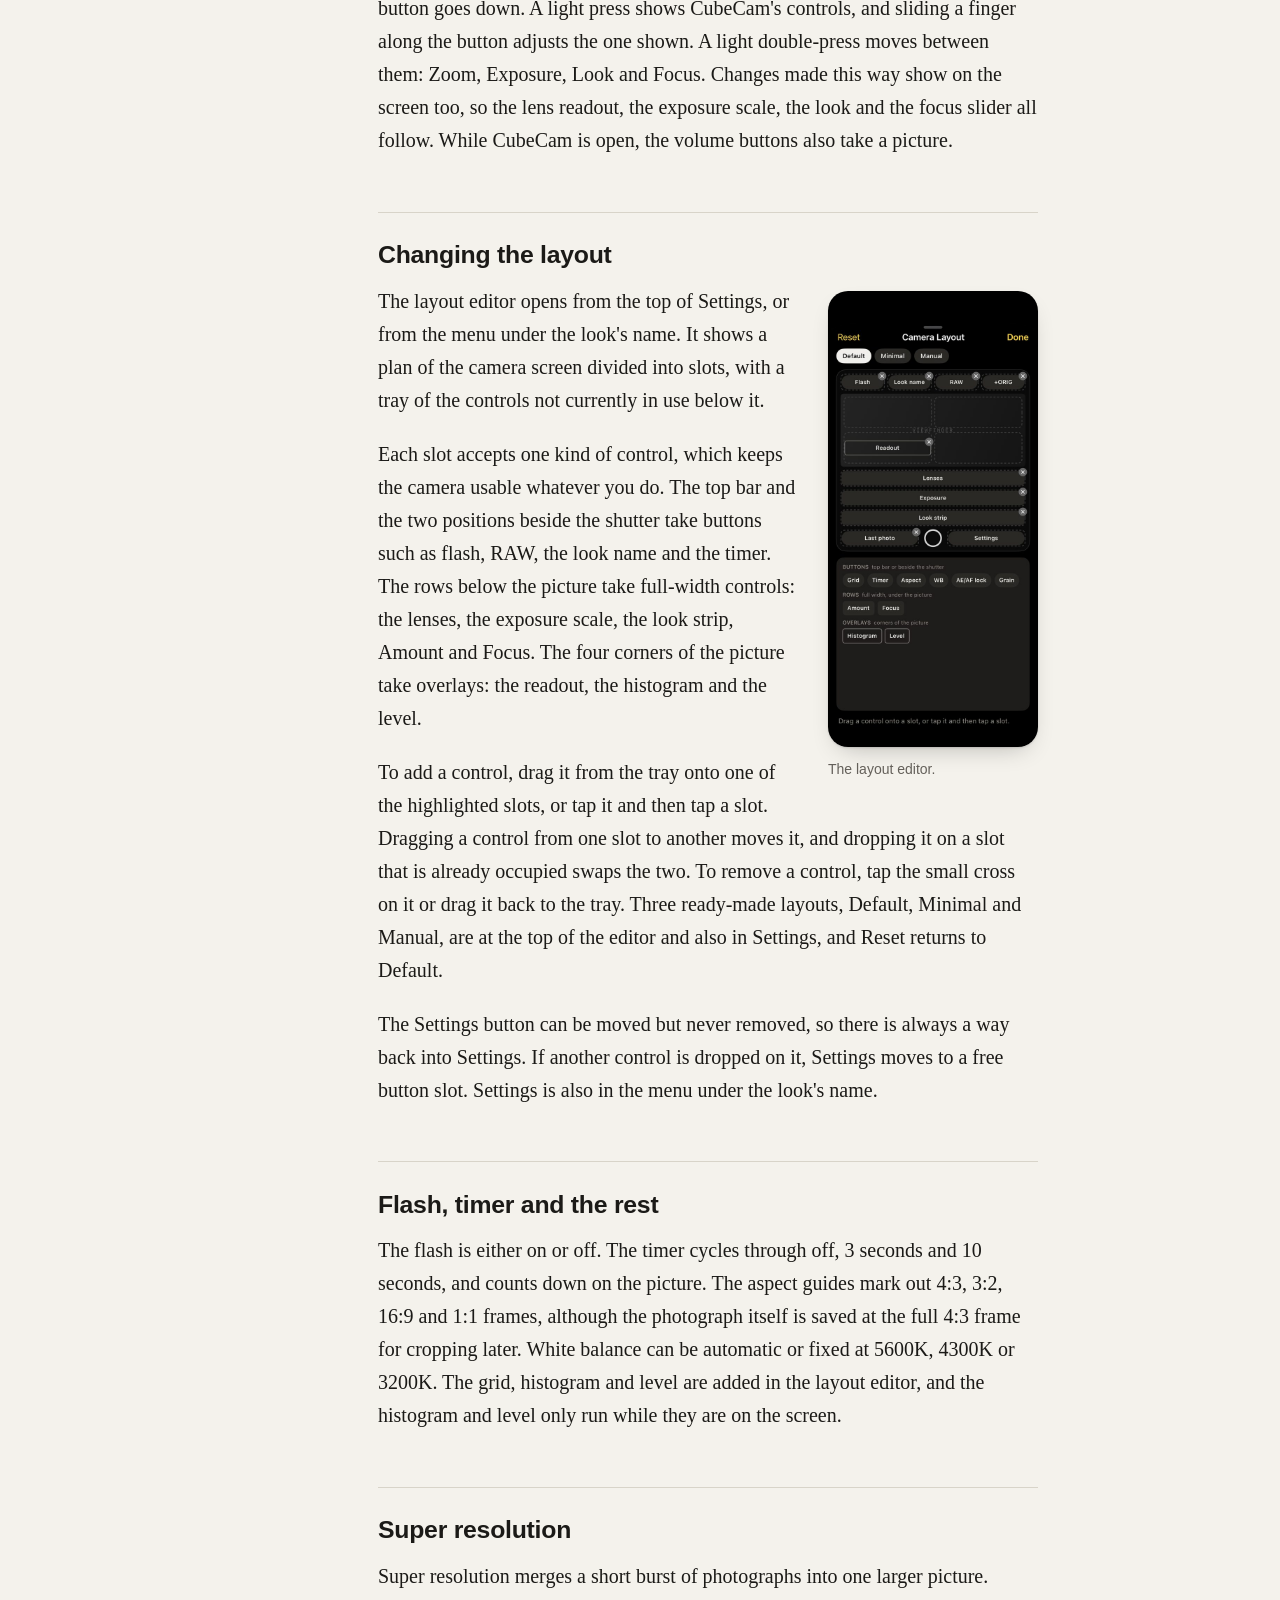
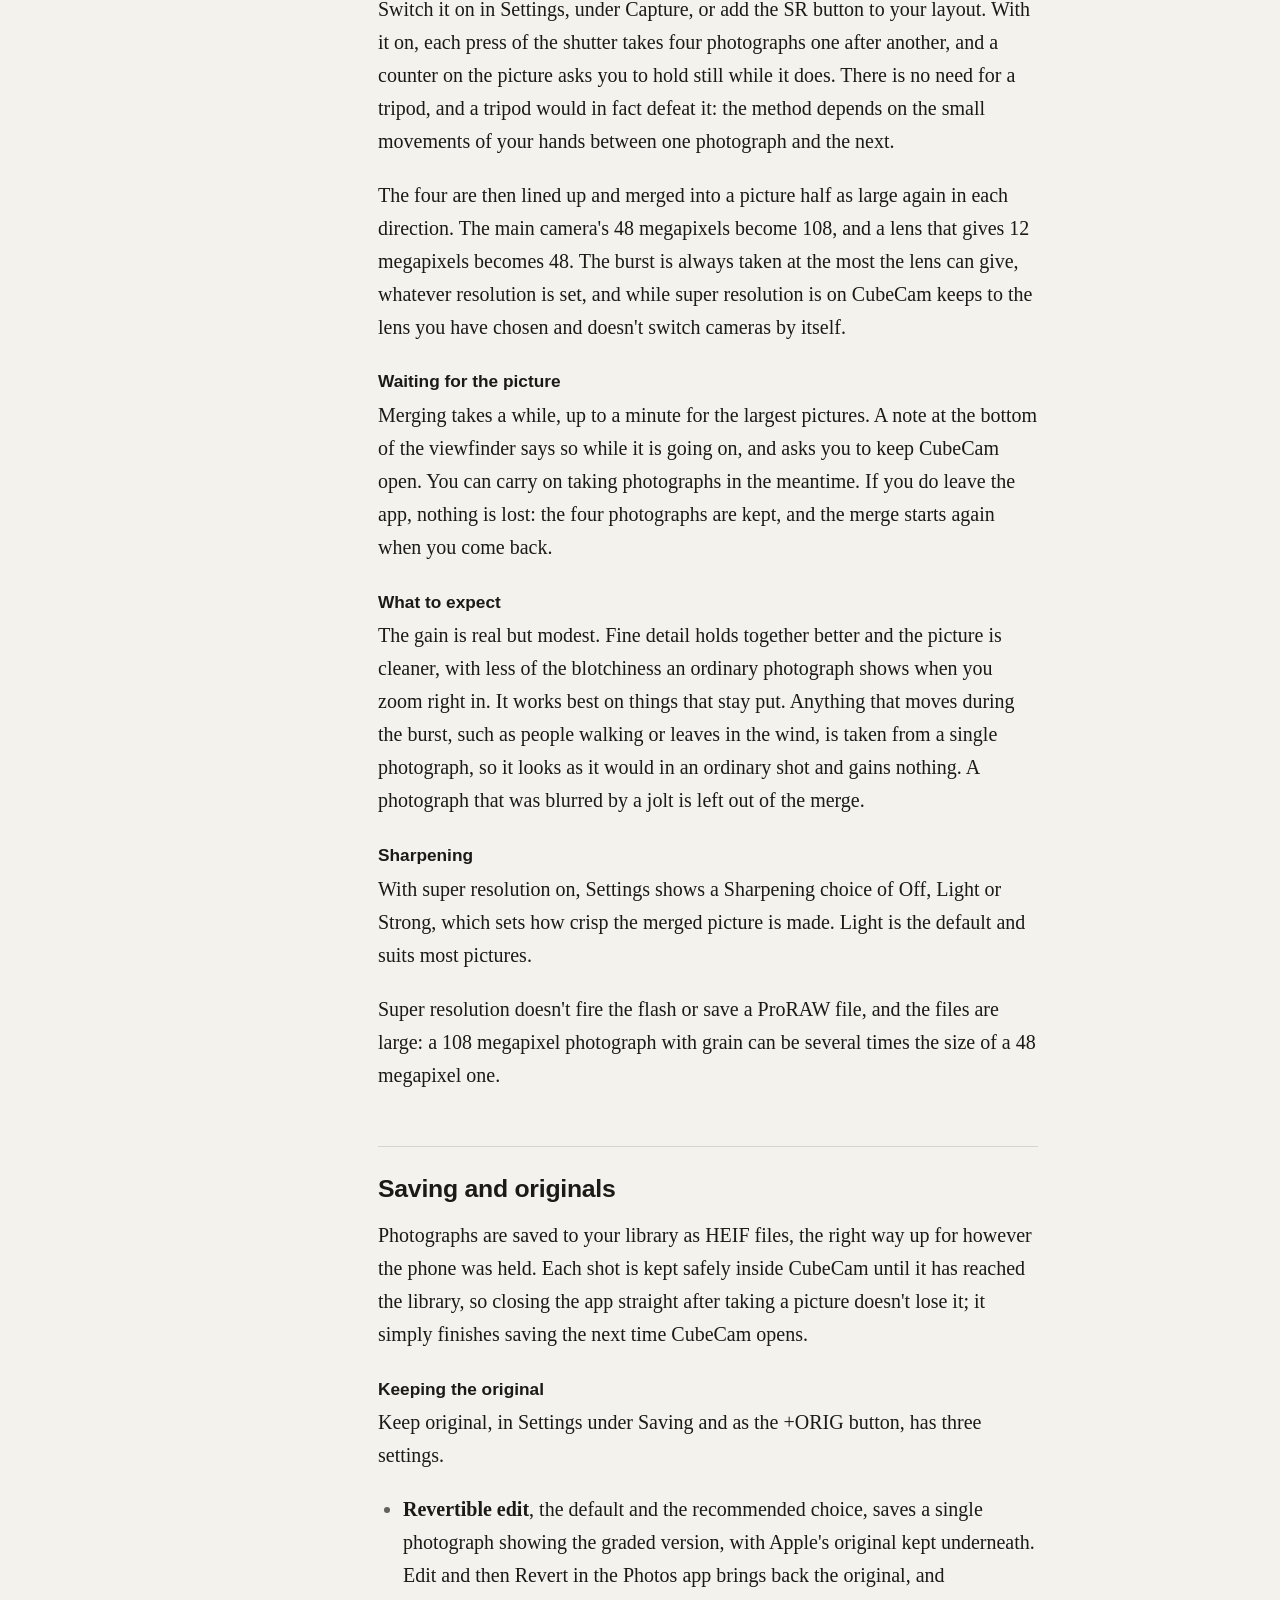
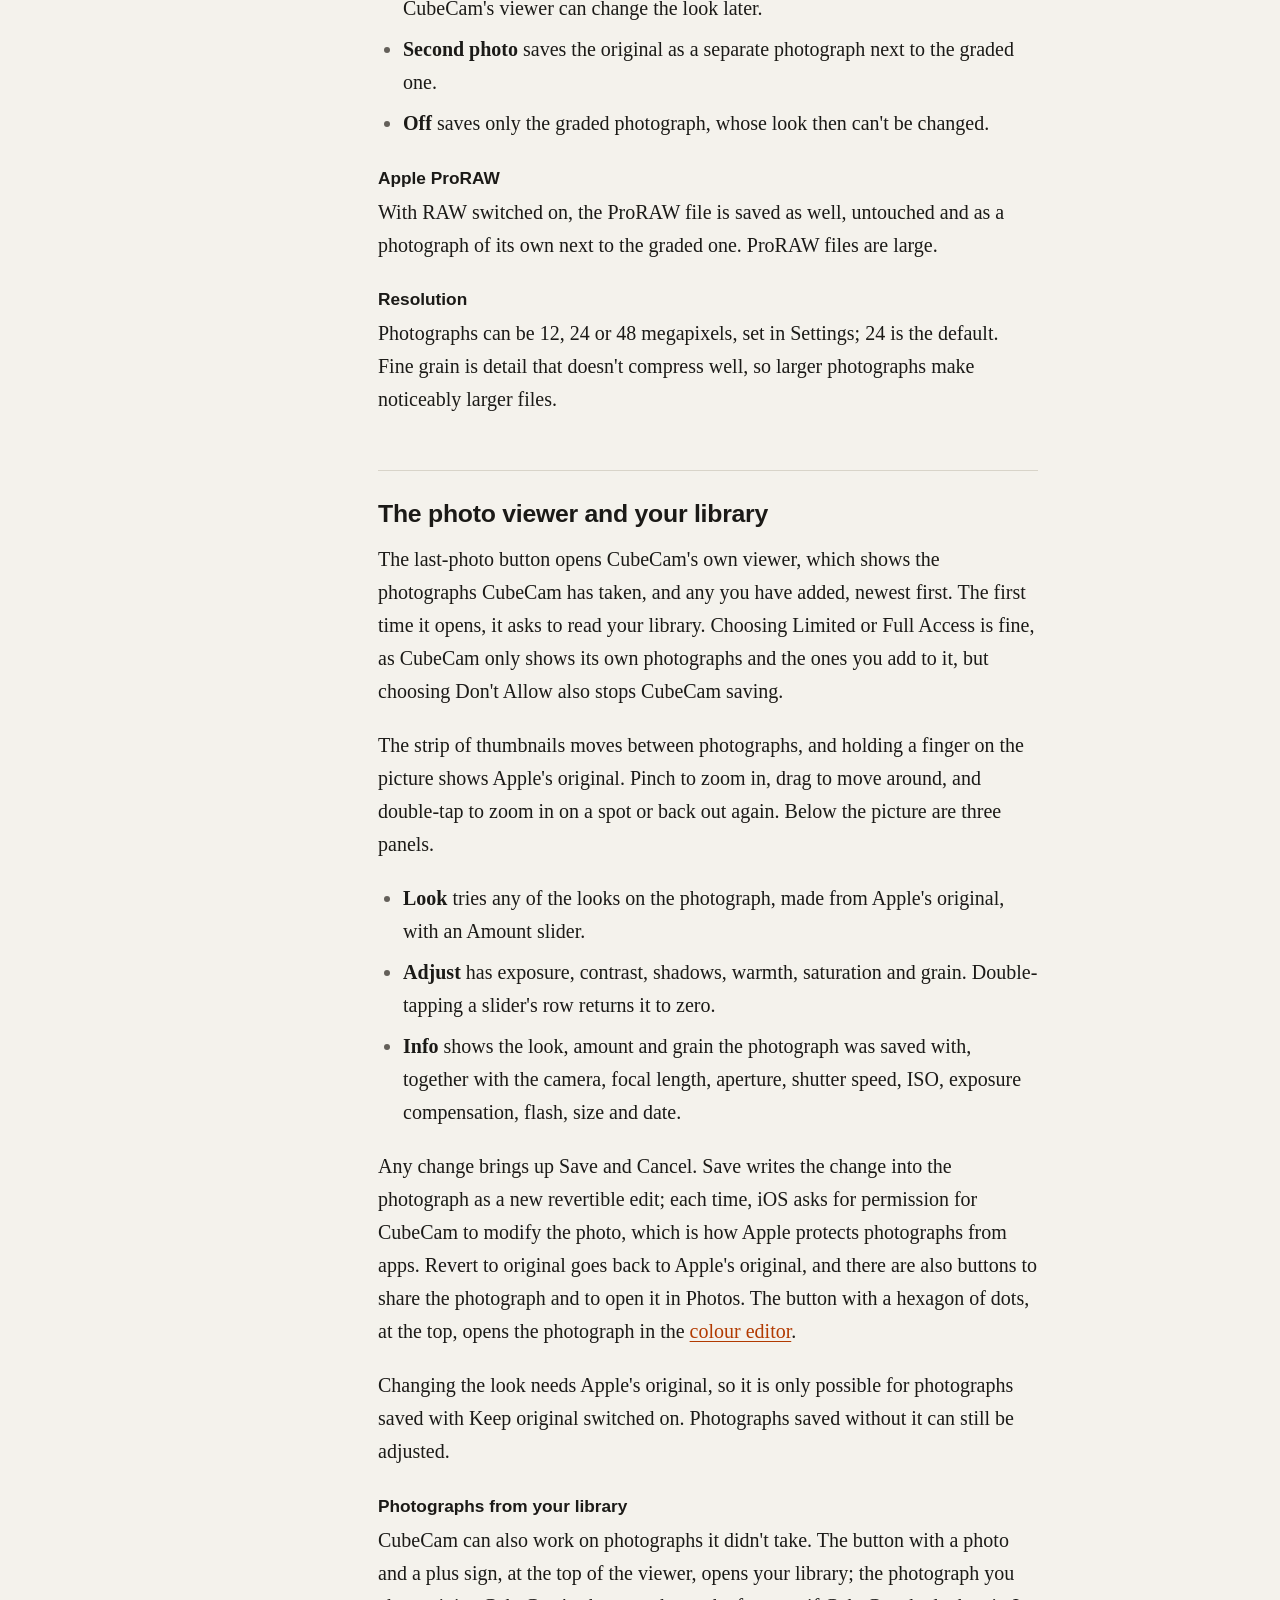
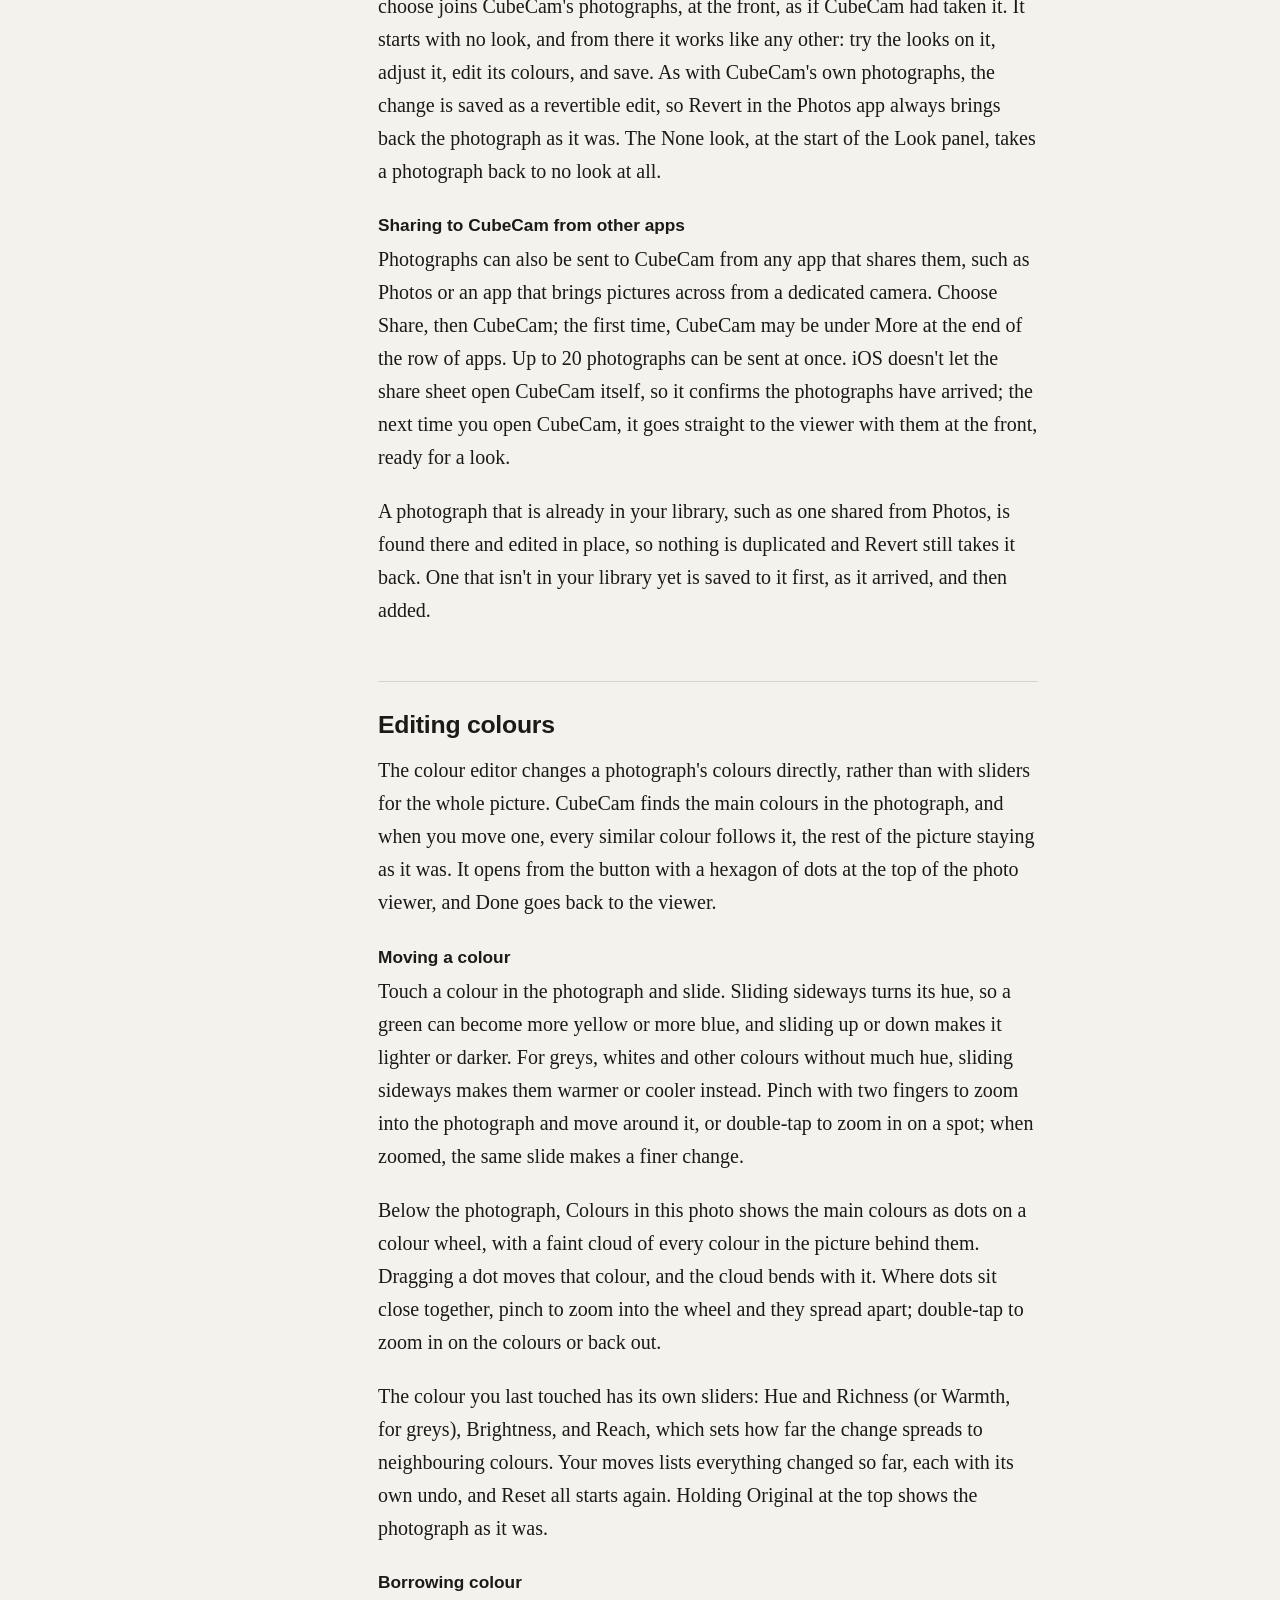
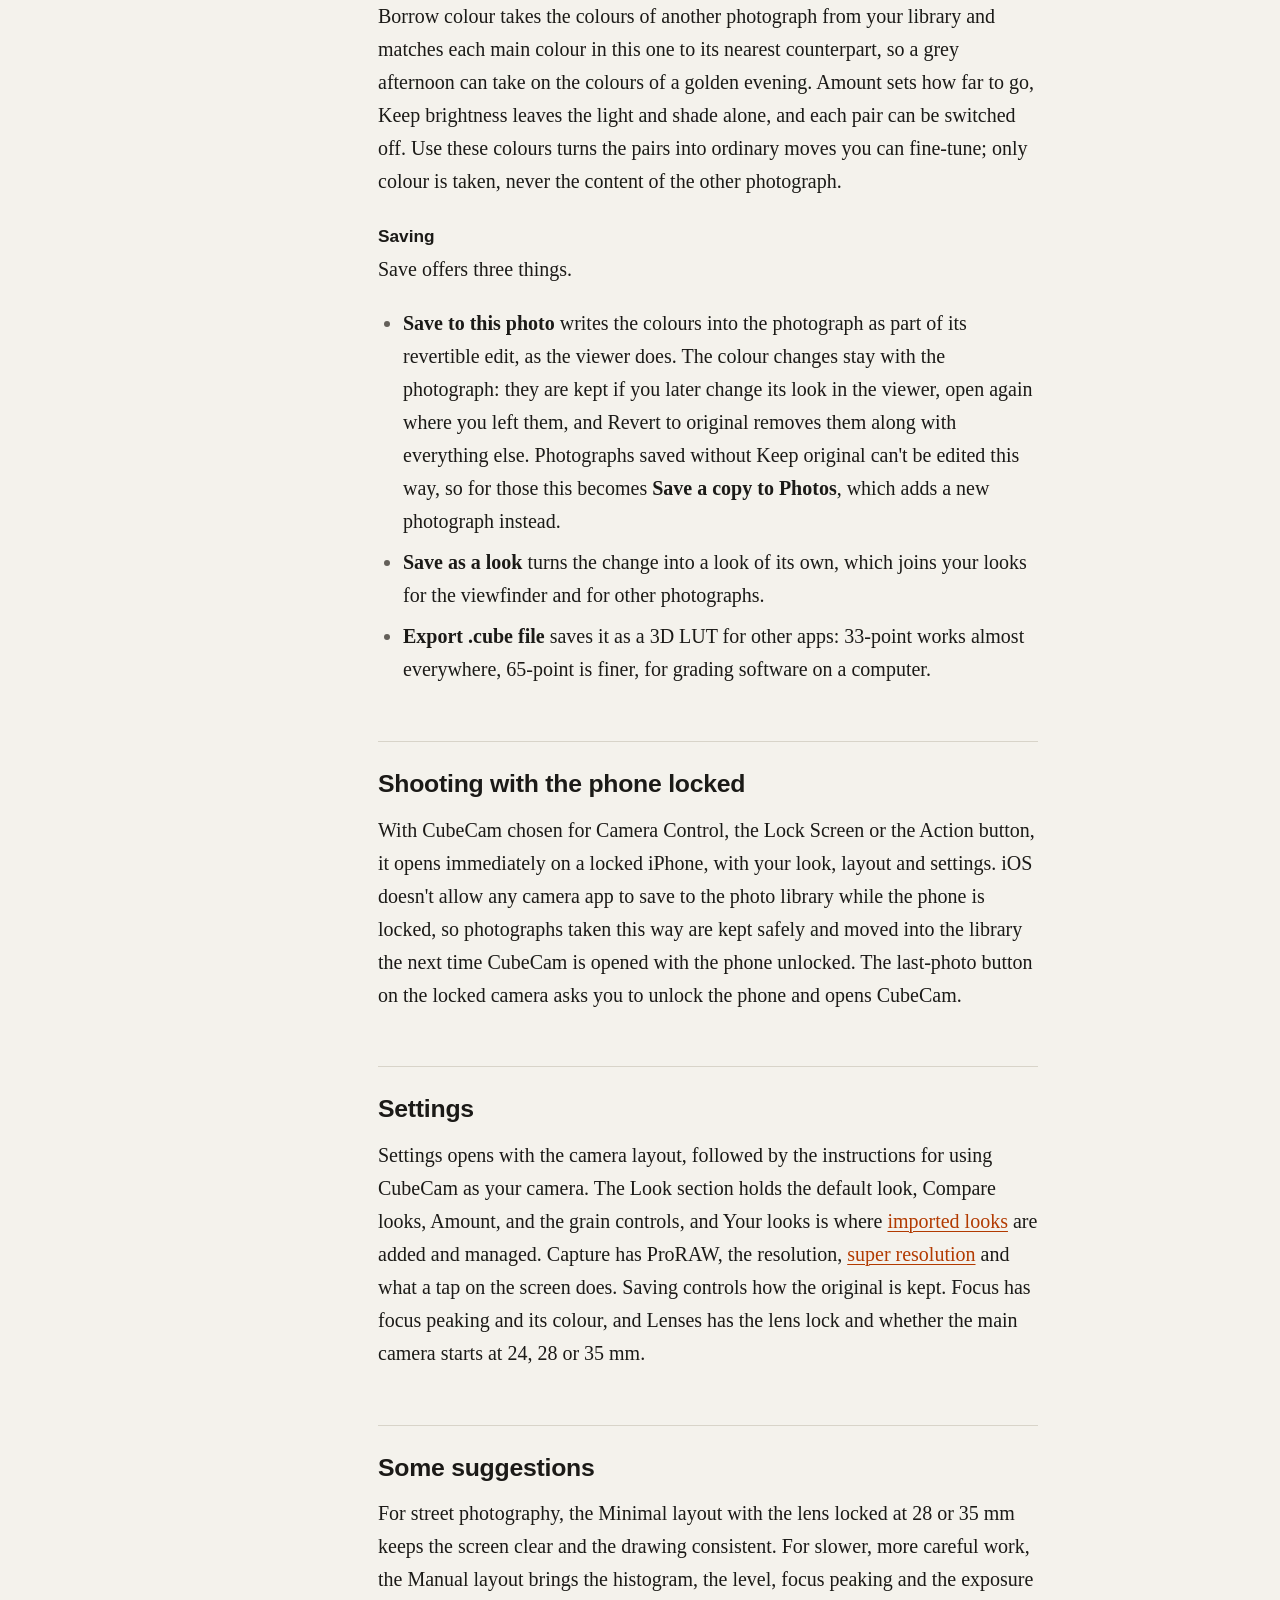
==== commit db1e41e5: "Super resolution takes four photographs, not eight Co-Authored-By: Claude Fable 5.2 <noreply@anthrop" ====
--- a/guide.html
+++ b/guide.html
@@ -157,10 +157,10 @@
   <p>The flash is either on or off. The timer cycles through off, 3 seconds and 10 seconds, and counts down on the picture. The aspect guides mark out 4:3, 3:2, 16:9 and 1:1 frames, although the photograph itself is saved at the full 4:3 frame for cropping later. White balance can be automatic or fixed at 5600K, 4300K or 3200K. The grid, histogram and level are added in the layout editor, and the histogram and level only run while they are on the screen.</p>
 
   <h2 id="super-resolution">Super resolution</h2>
-  <p>Super resolution merges a short burst of photographs into one larger picture. Switch it on in Settings, under Capture, or add the SR button to your layout. With it on, each press of the shutter takes eight photographs one after another, and a counter on the picture asks you to hold still while it does. There is no need for a tripod, and a tripod would in fact defeat it: the method depends on the small movements of your hands between one photograph and the next.</p>
-  <p>The eight are then lined up and merged into a picture half as large again in each direction. The main camera's 48 megapixels become 108, and a lens that gives 12 megapixels becomes 48. The burst is always taken at the most the lens can give, whatever resolution is set, and while super resolution is on CubeCam keeps to the lens you have chosen and doesn't switch cameras by itself.</p>
+  <p>Super resolution merges a short burst of photographs into one larger picture. Switch it on in Settings, under Capture, or add the SR button to your layout. With it on, each press of the shutter takes four photographs one after another, and a counter on the picture asks you to hold still while it does. There is no need for a tripod, and a tripod would in fact defeat it: the method depends on the small movements of your hands between one photograph and the next.</p>
+  <p>The four are then lined up and merged into a picture half as large again in each direction. The main camera's 48 megapixels become 108, and a lens that gives 12 megapixels becomes 48. The burst is always taken at the most the lens can give, whatever resolution is set, and while super resolution is on CubeCam keeps to the lens you have chosen and doesn't switch cameras by itself.</p>
   <h3>Waiting for the picture</h3>
-  <p>Merging takes a while, up to a minute for the largest pictures. A note at the bottom of the viewfinder says so while it is going on, and asks you to keep CubeCam open. You can carry on taking photographs in the meantime. If you do leave the app, nothing is lost: the eight photographs are kept, and the merge starts again when you come back.</p>
+  <p>Merging takes a while, up to a minute for the largest pictures. A note at the bottom of the viewfinder says so while it is going on, and asks you to keep CubeCam open. You can carry on taking photographs in the meantime. If you do leave the app, nothing is lost: the four photographs are kept, and the merge starts again when you come back.</p>
   <h3>What to expect</h3>
   <p>The gain is real but modest. Fine detail holds together better and the picture is cleaner, with less of the blotchiness an ordinary photograph shows when you zoom right in. It works best on things that stay put. Anything that moves during the burst, such as people walking or leaves in the wind, is taken from a single photograph, so it looks as it would in an ordinary shot and gains nothing. A photograph that was blurred by a jolt is left out of the merge.</p>
   <h3>Sharpening</h3>
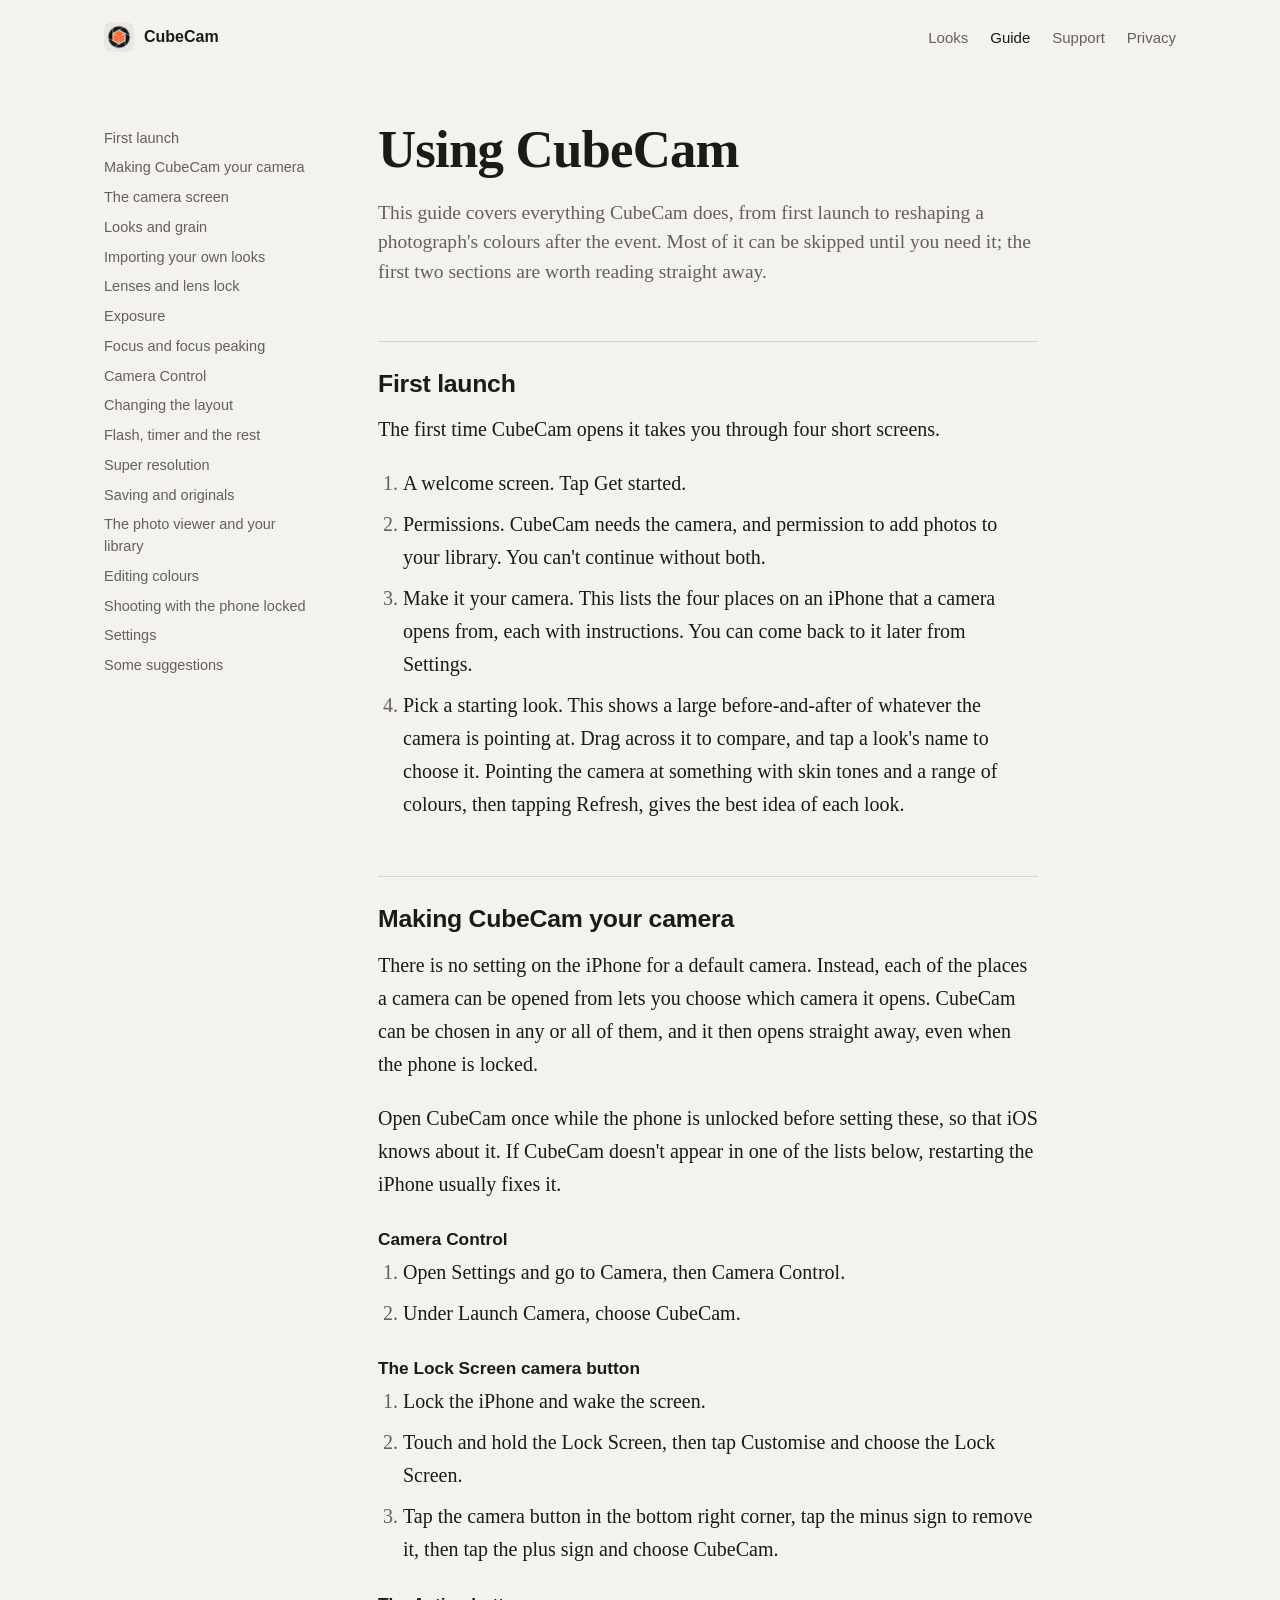
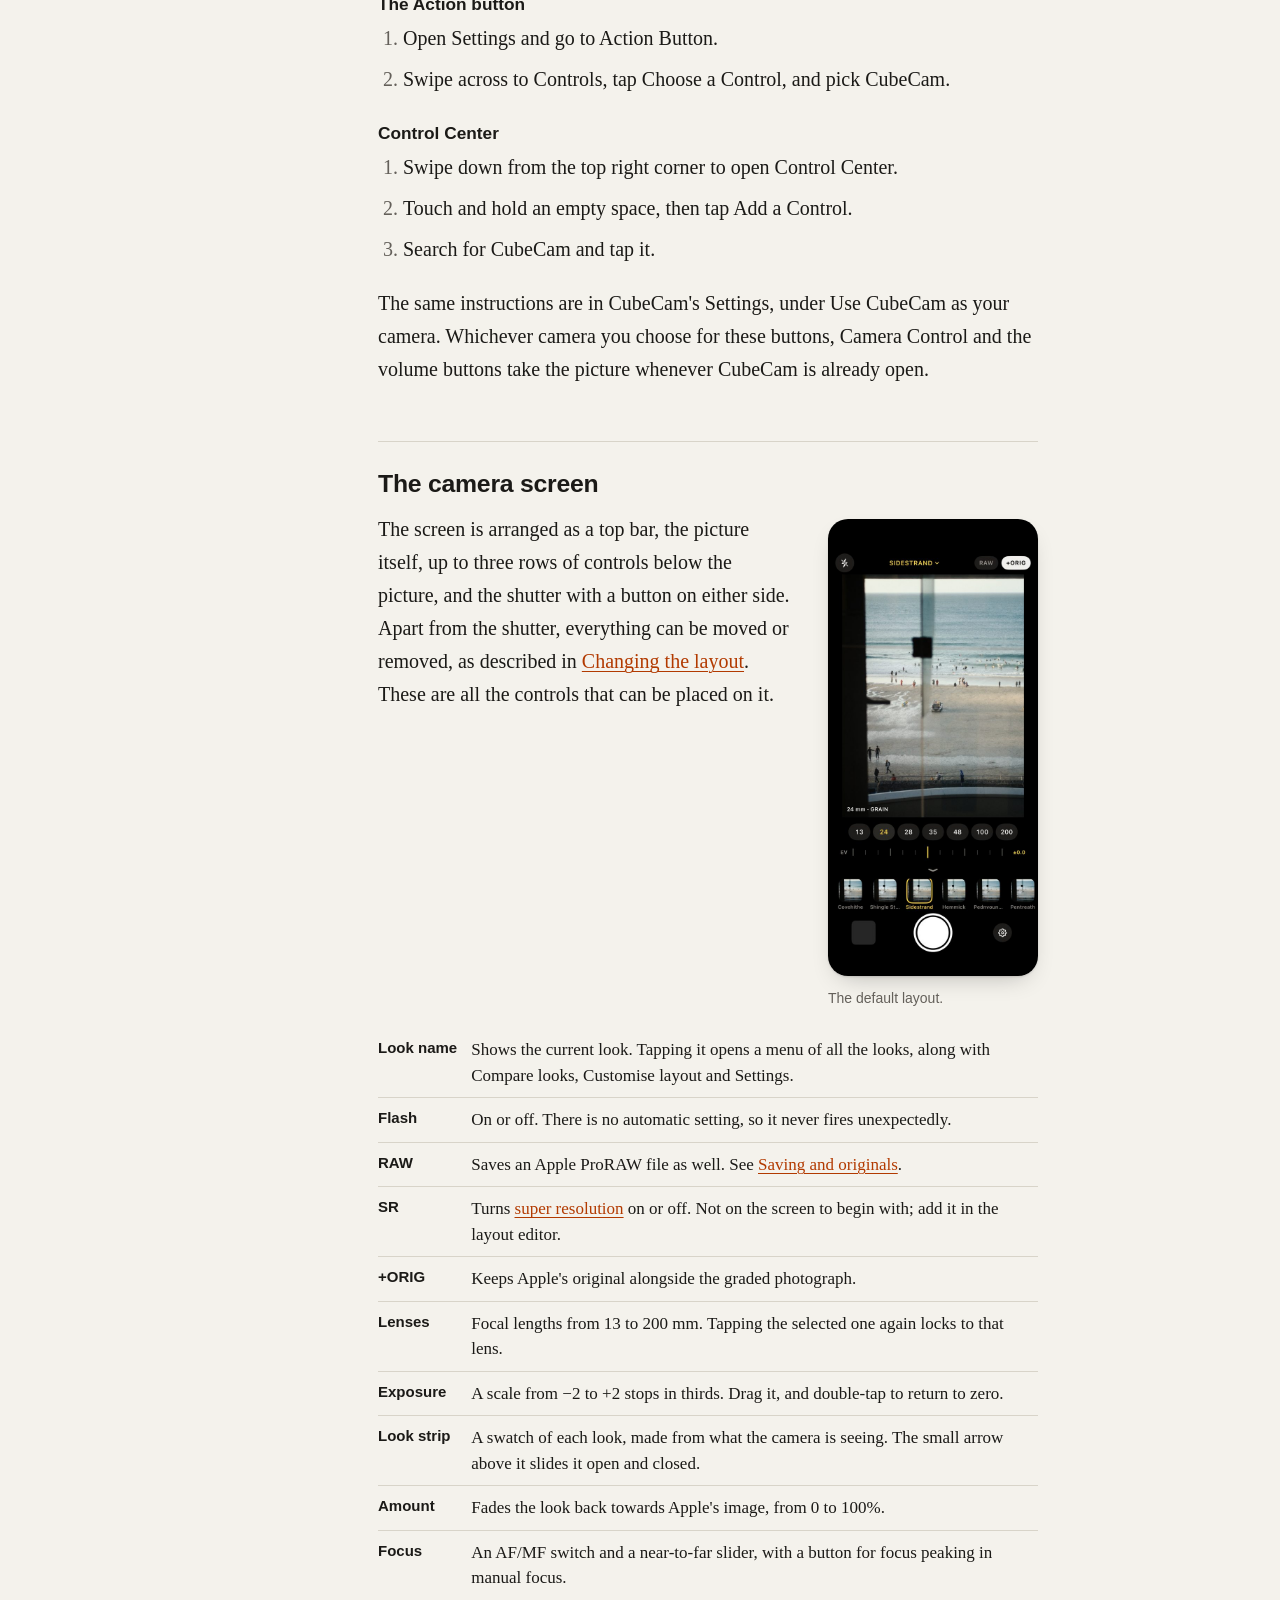
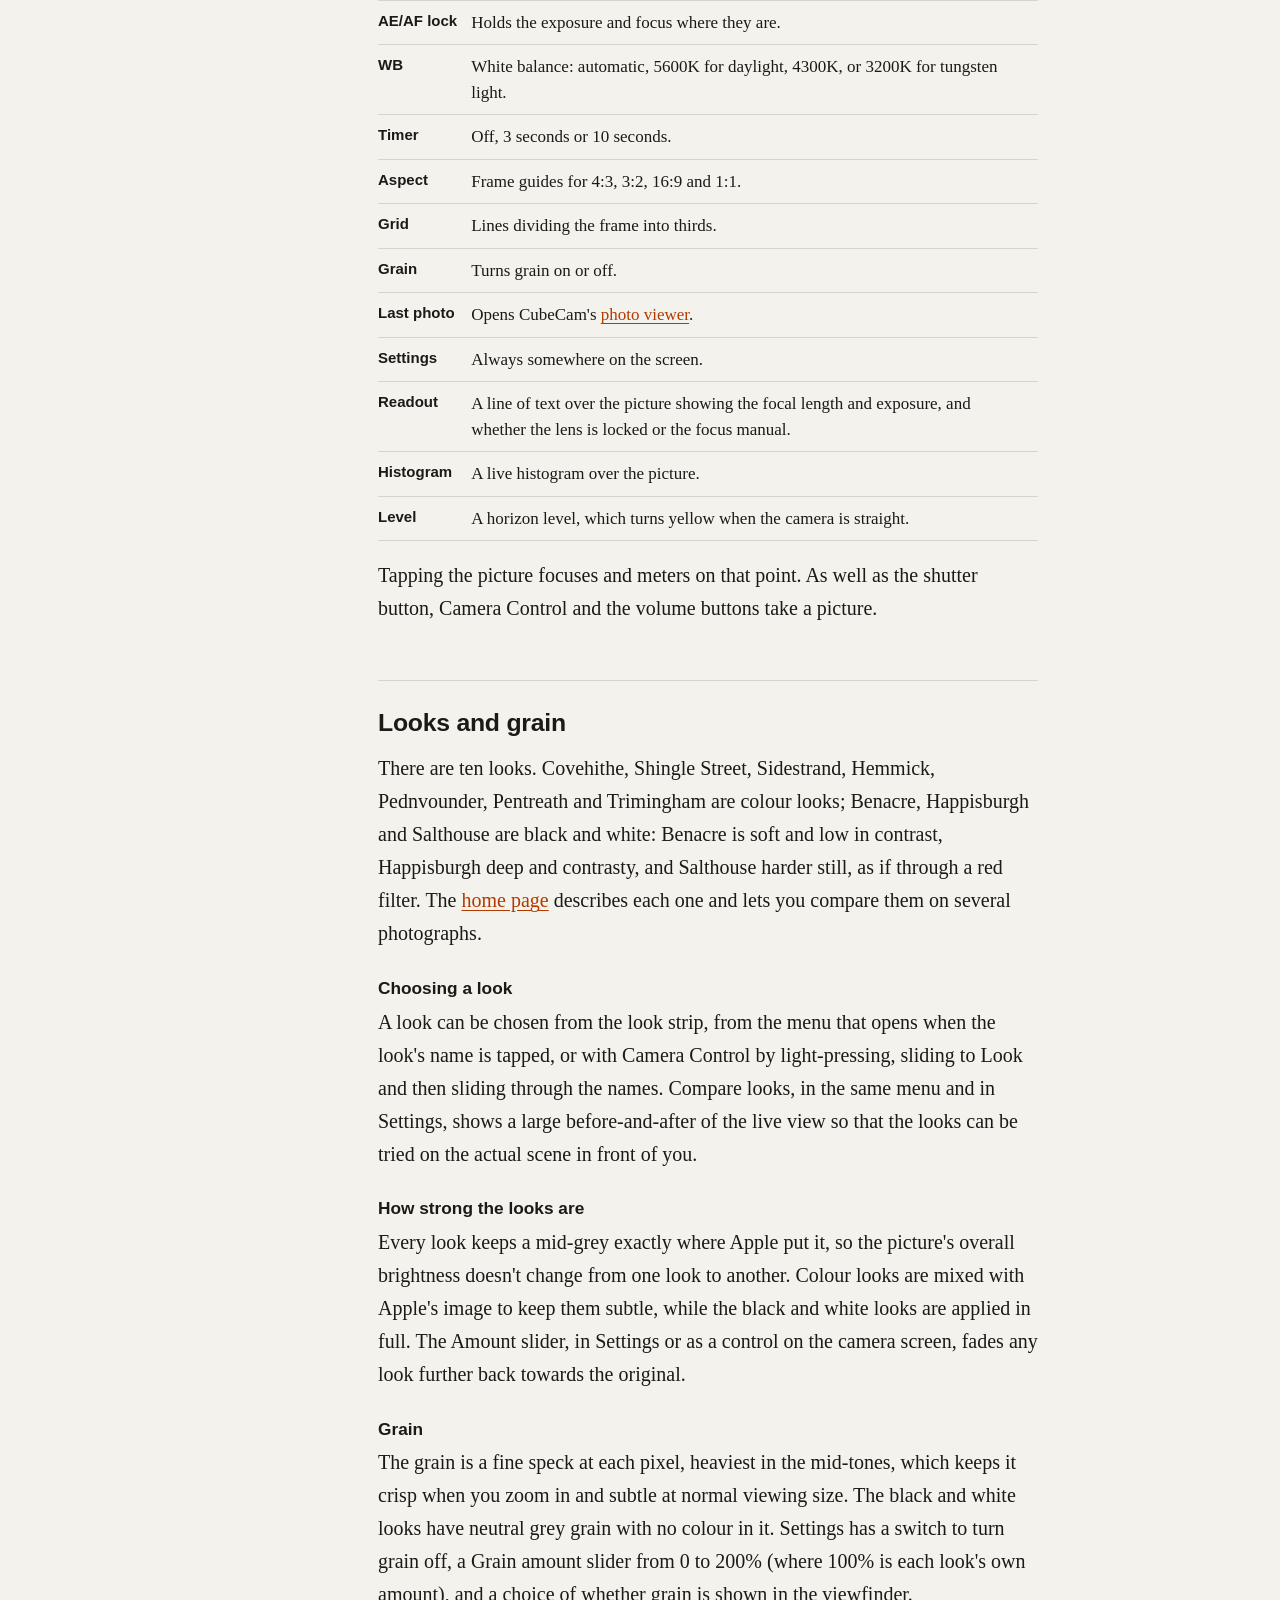
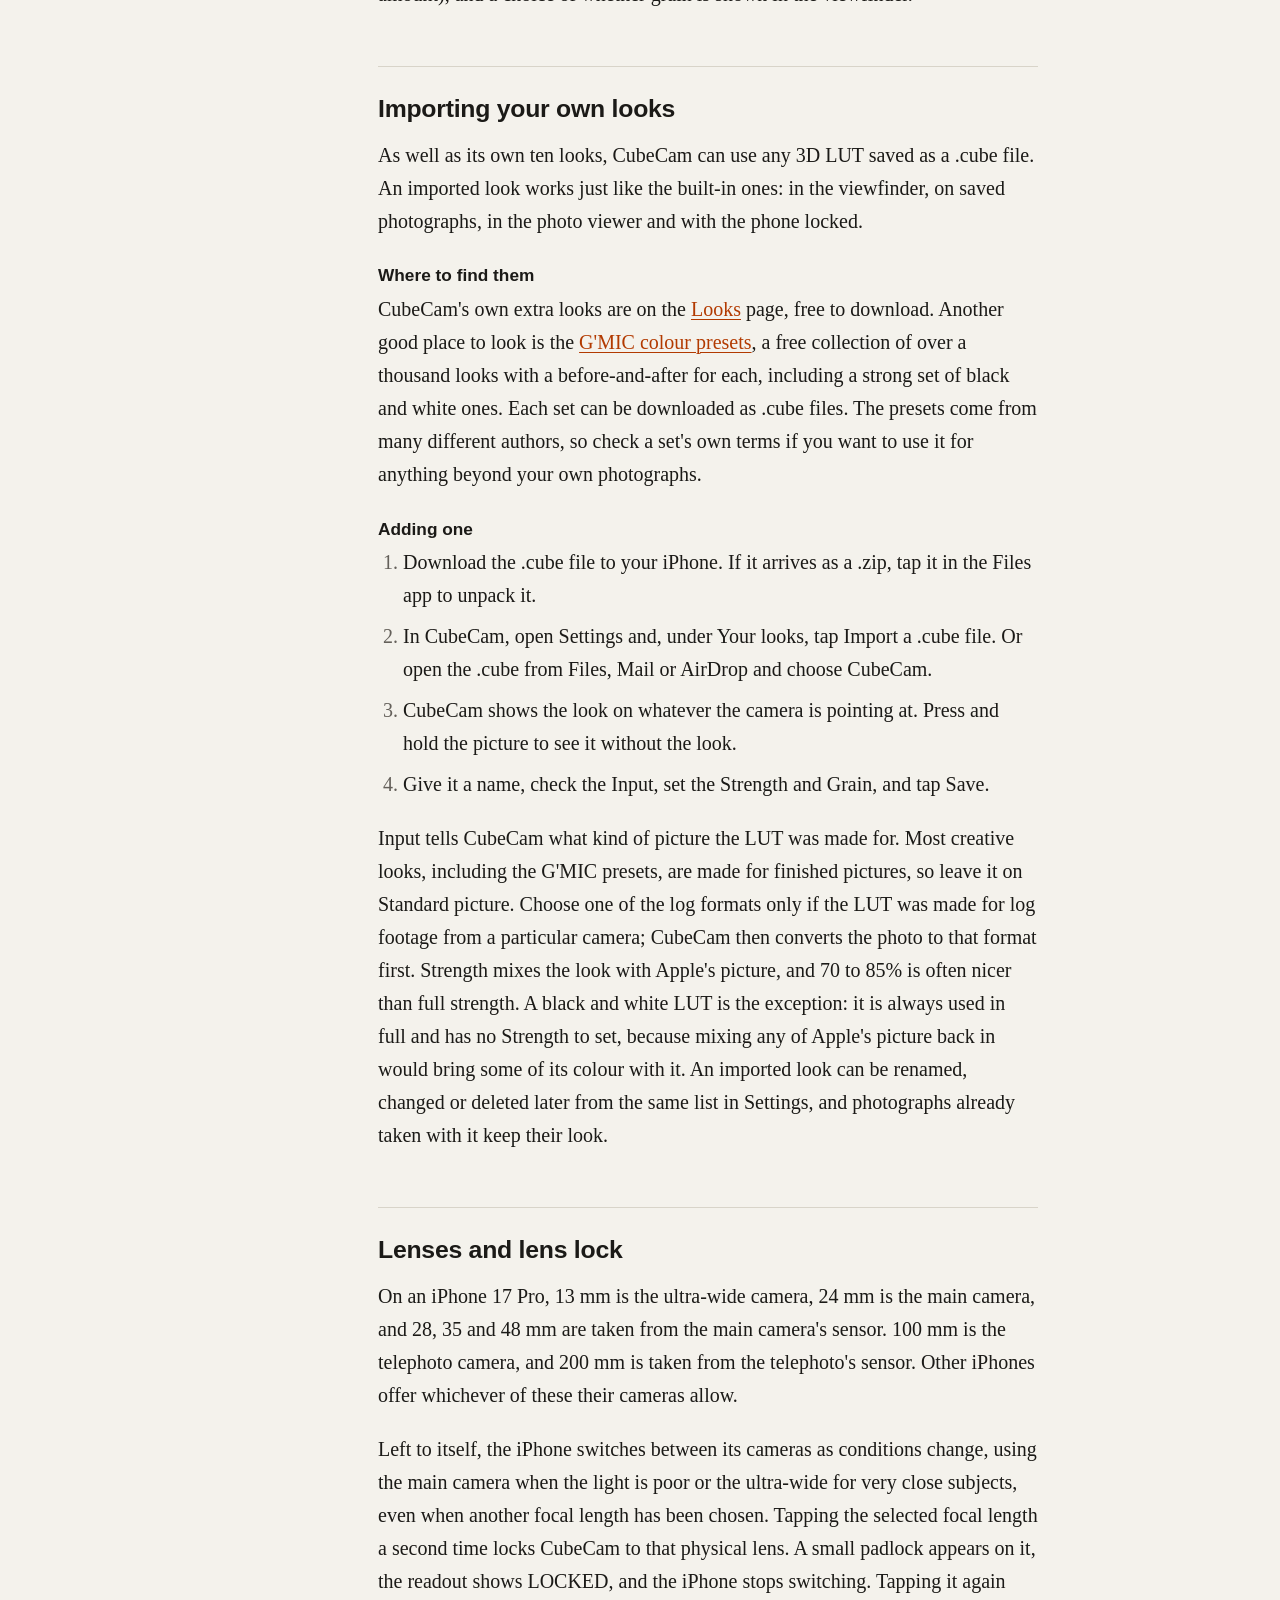
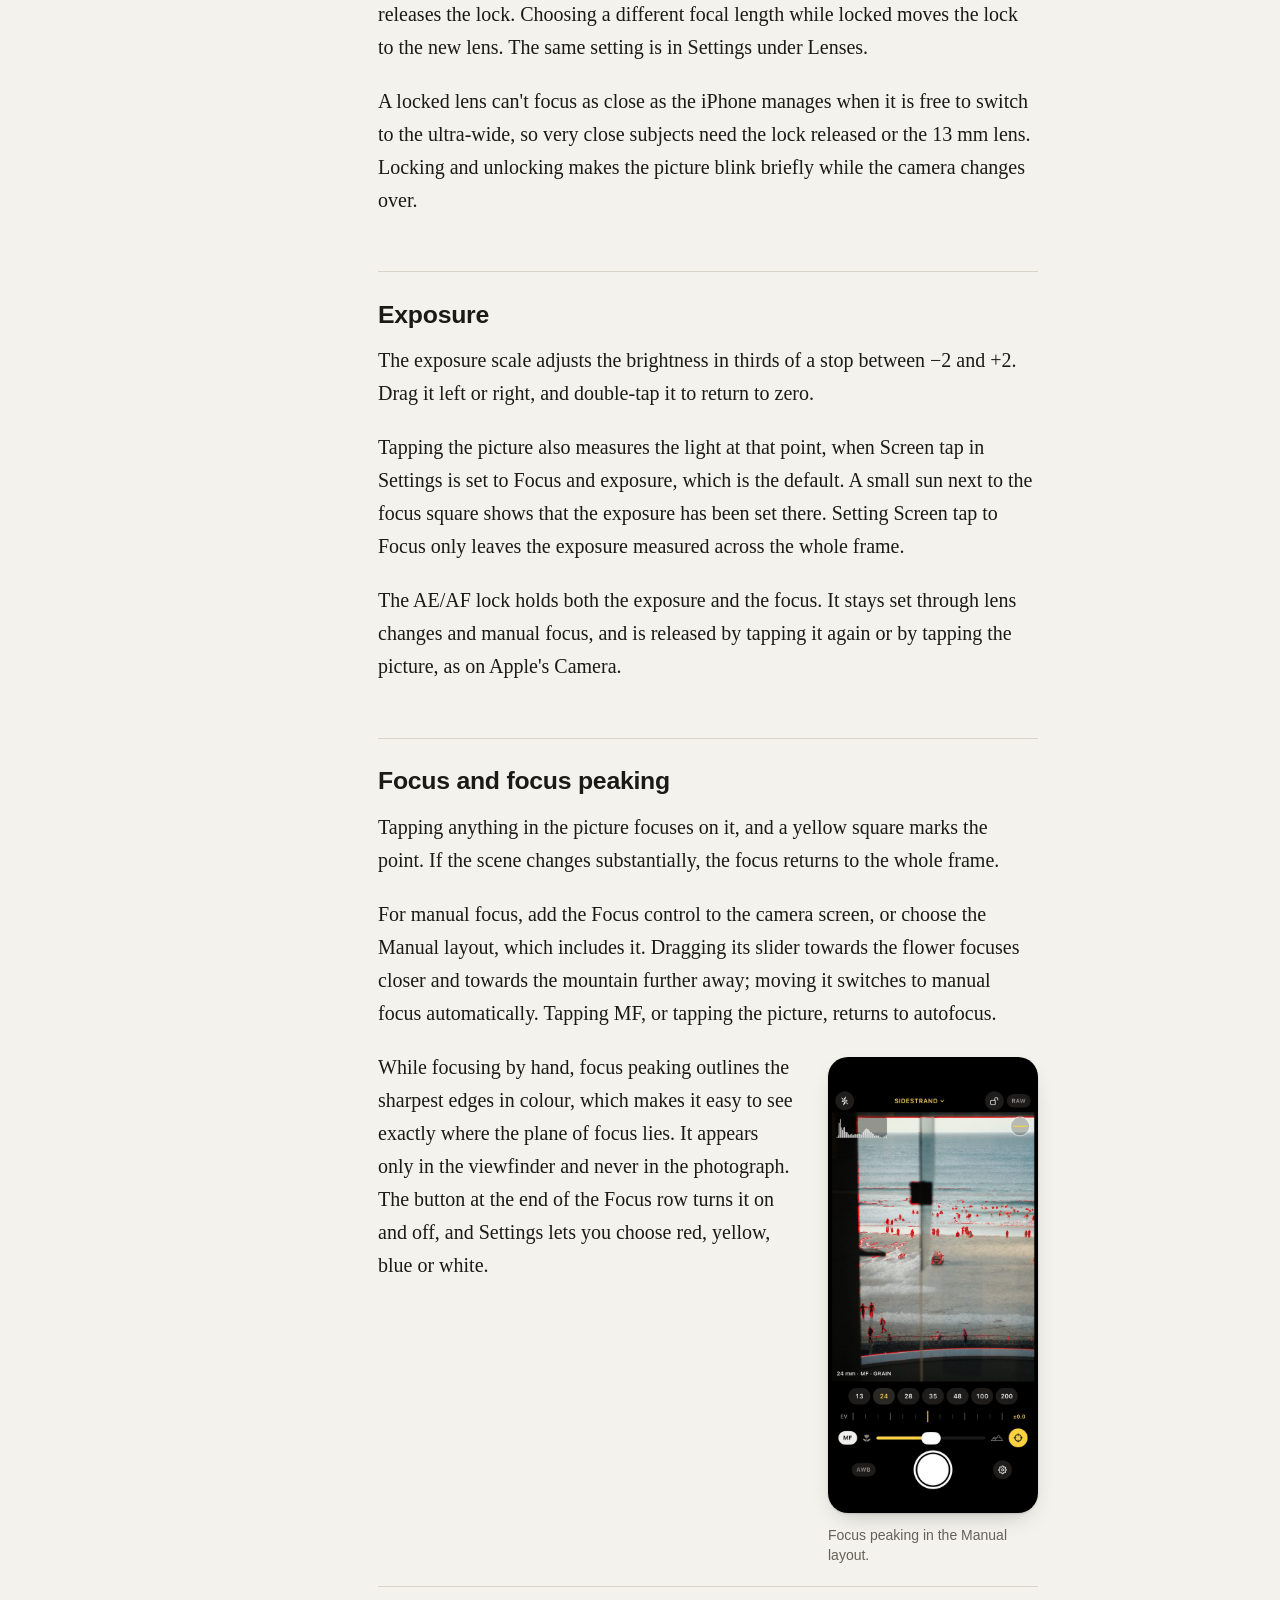
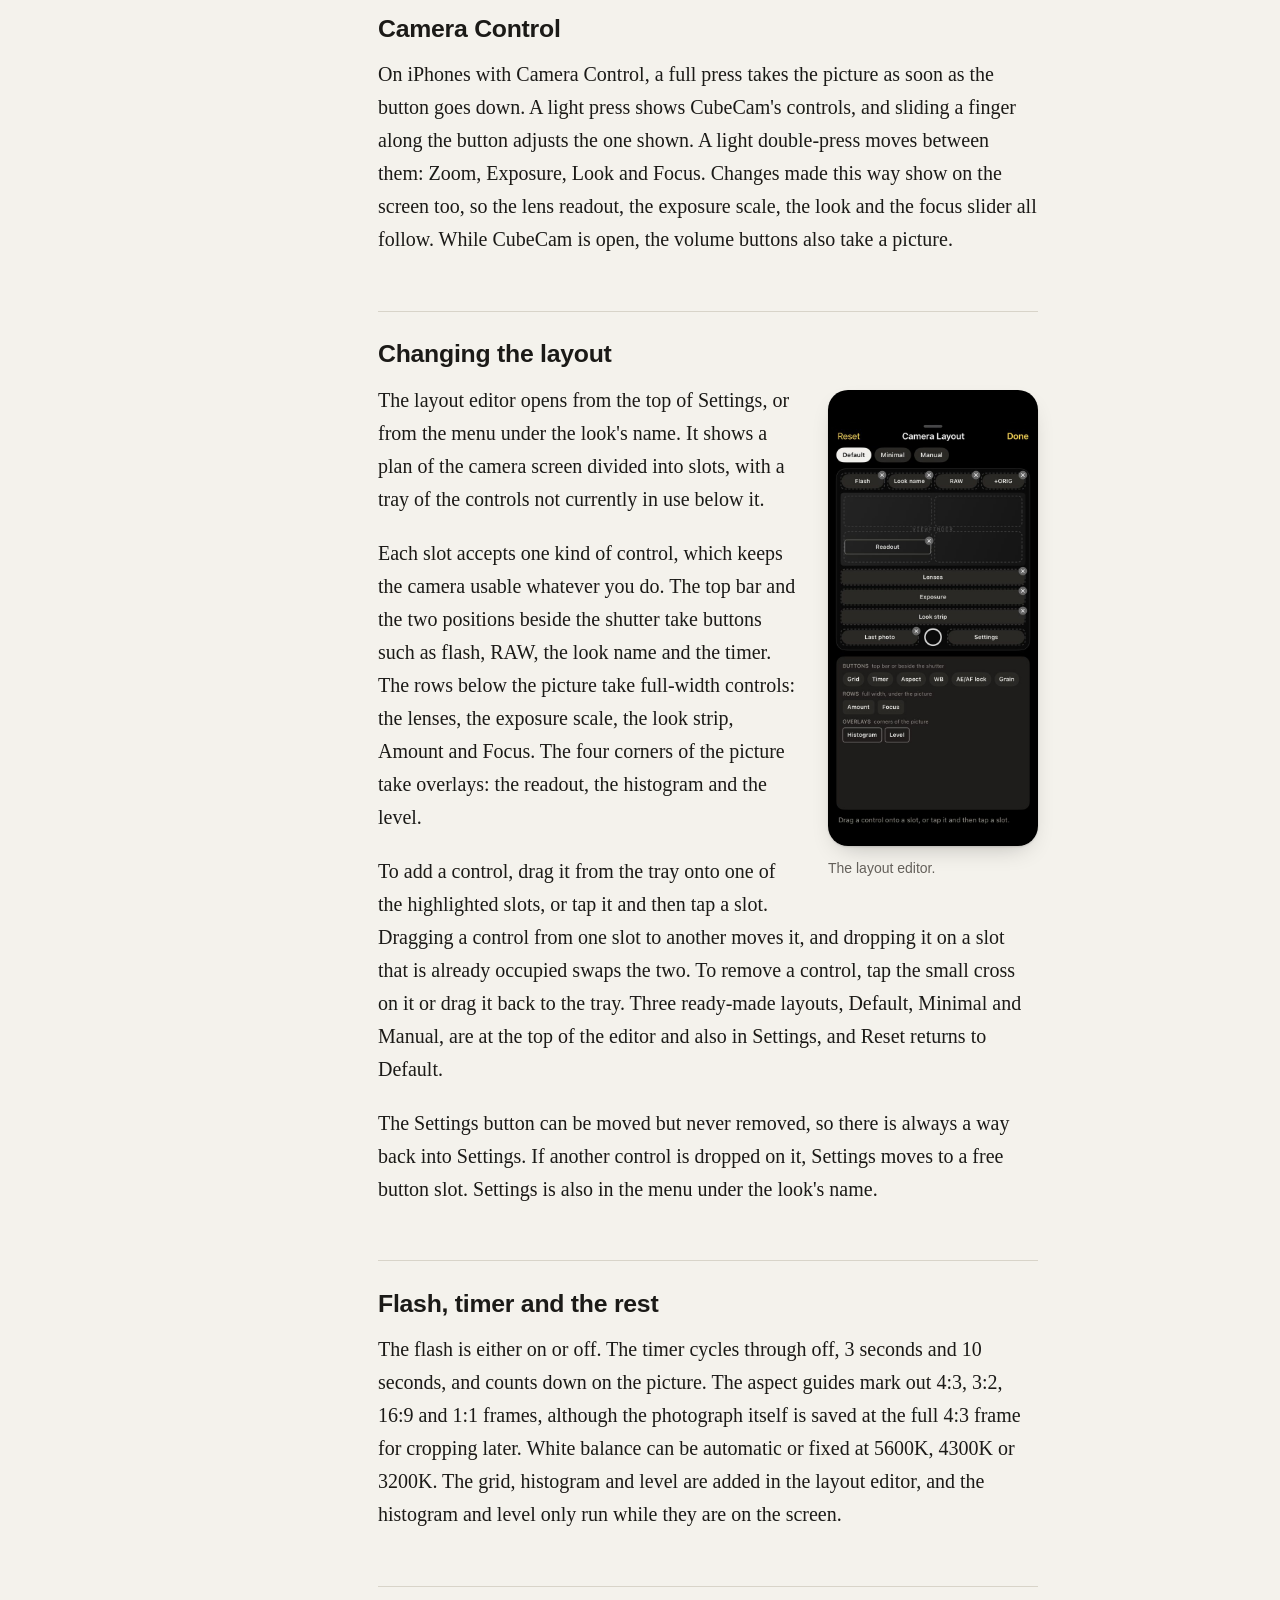
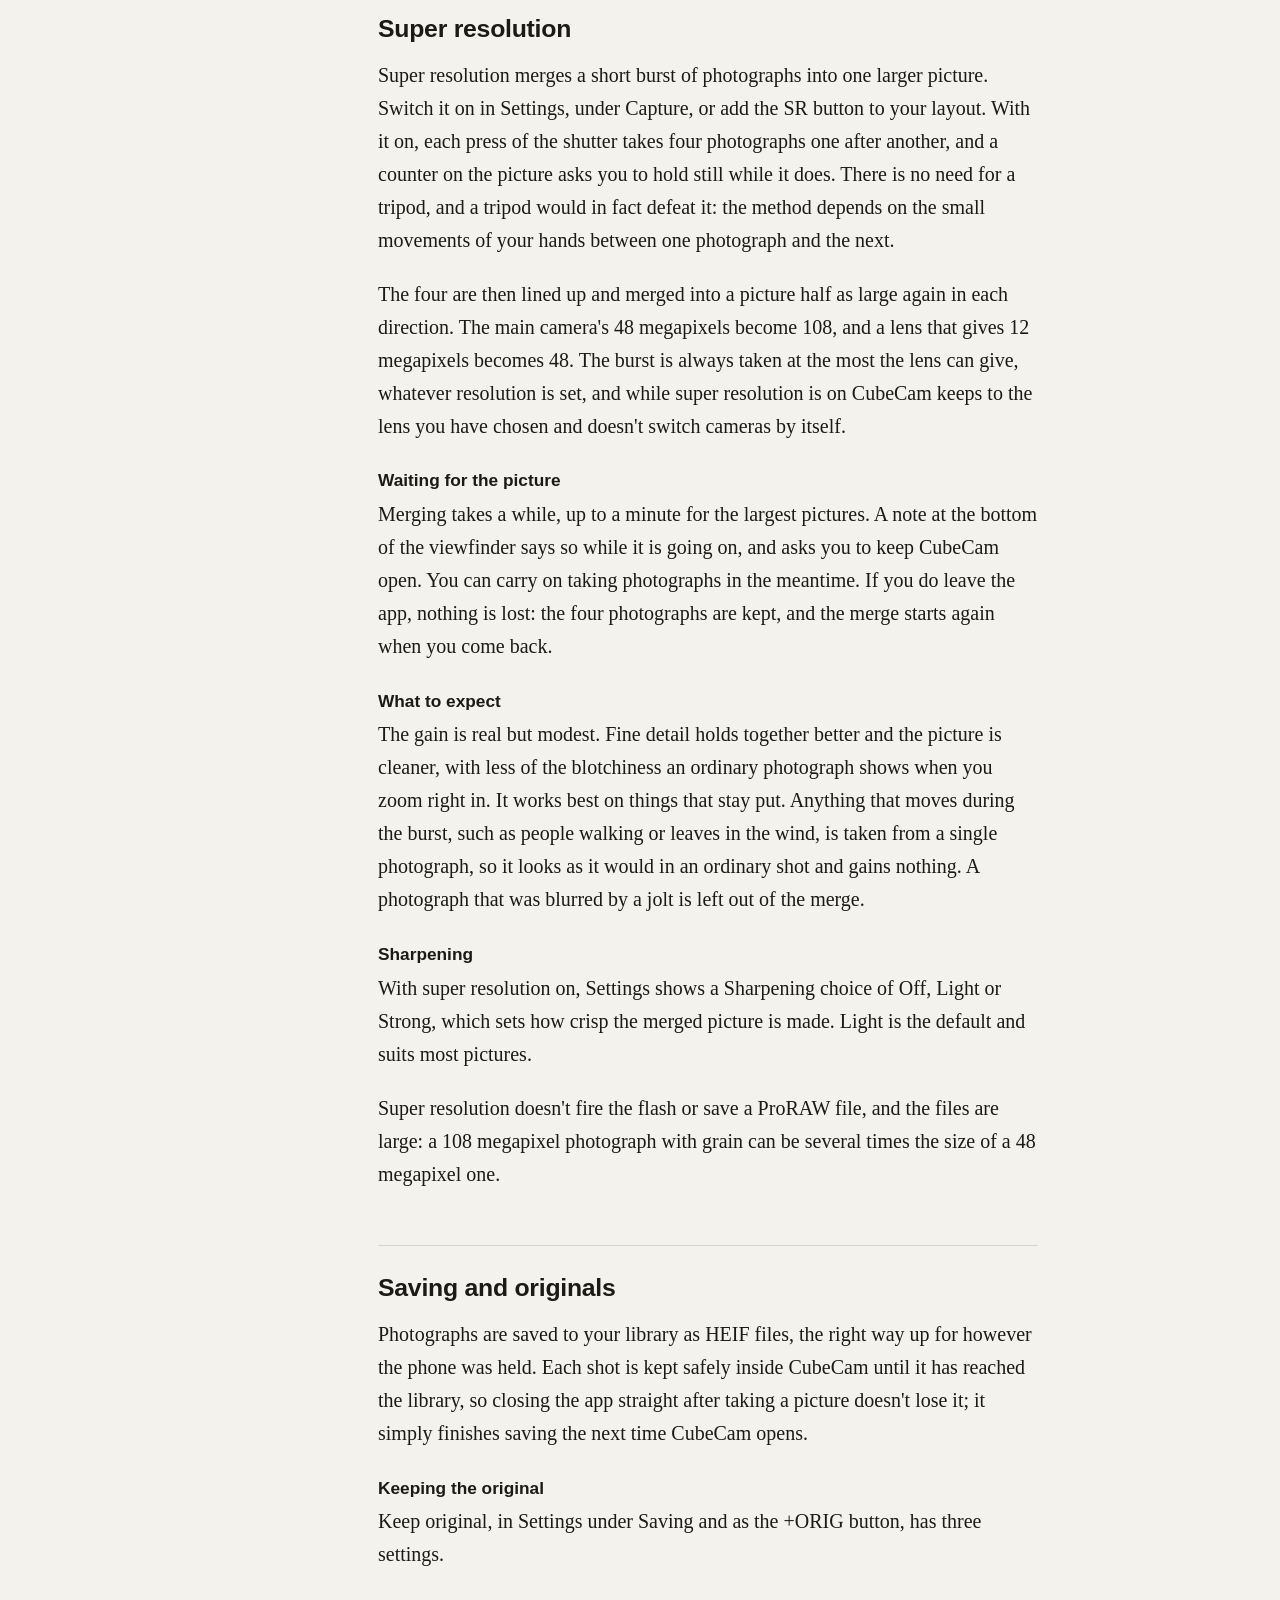
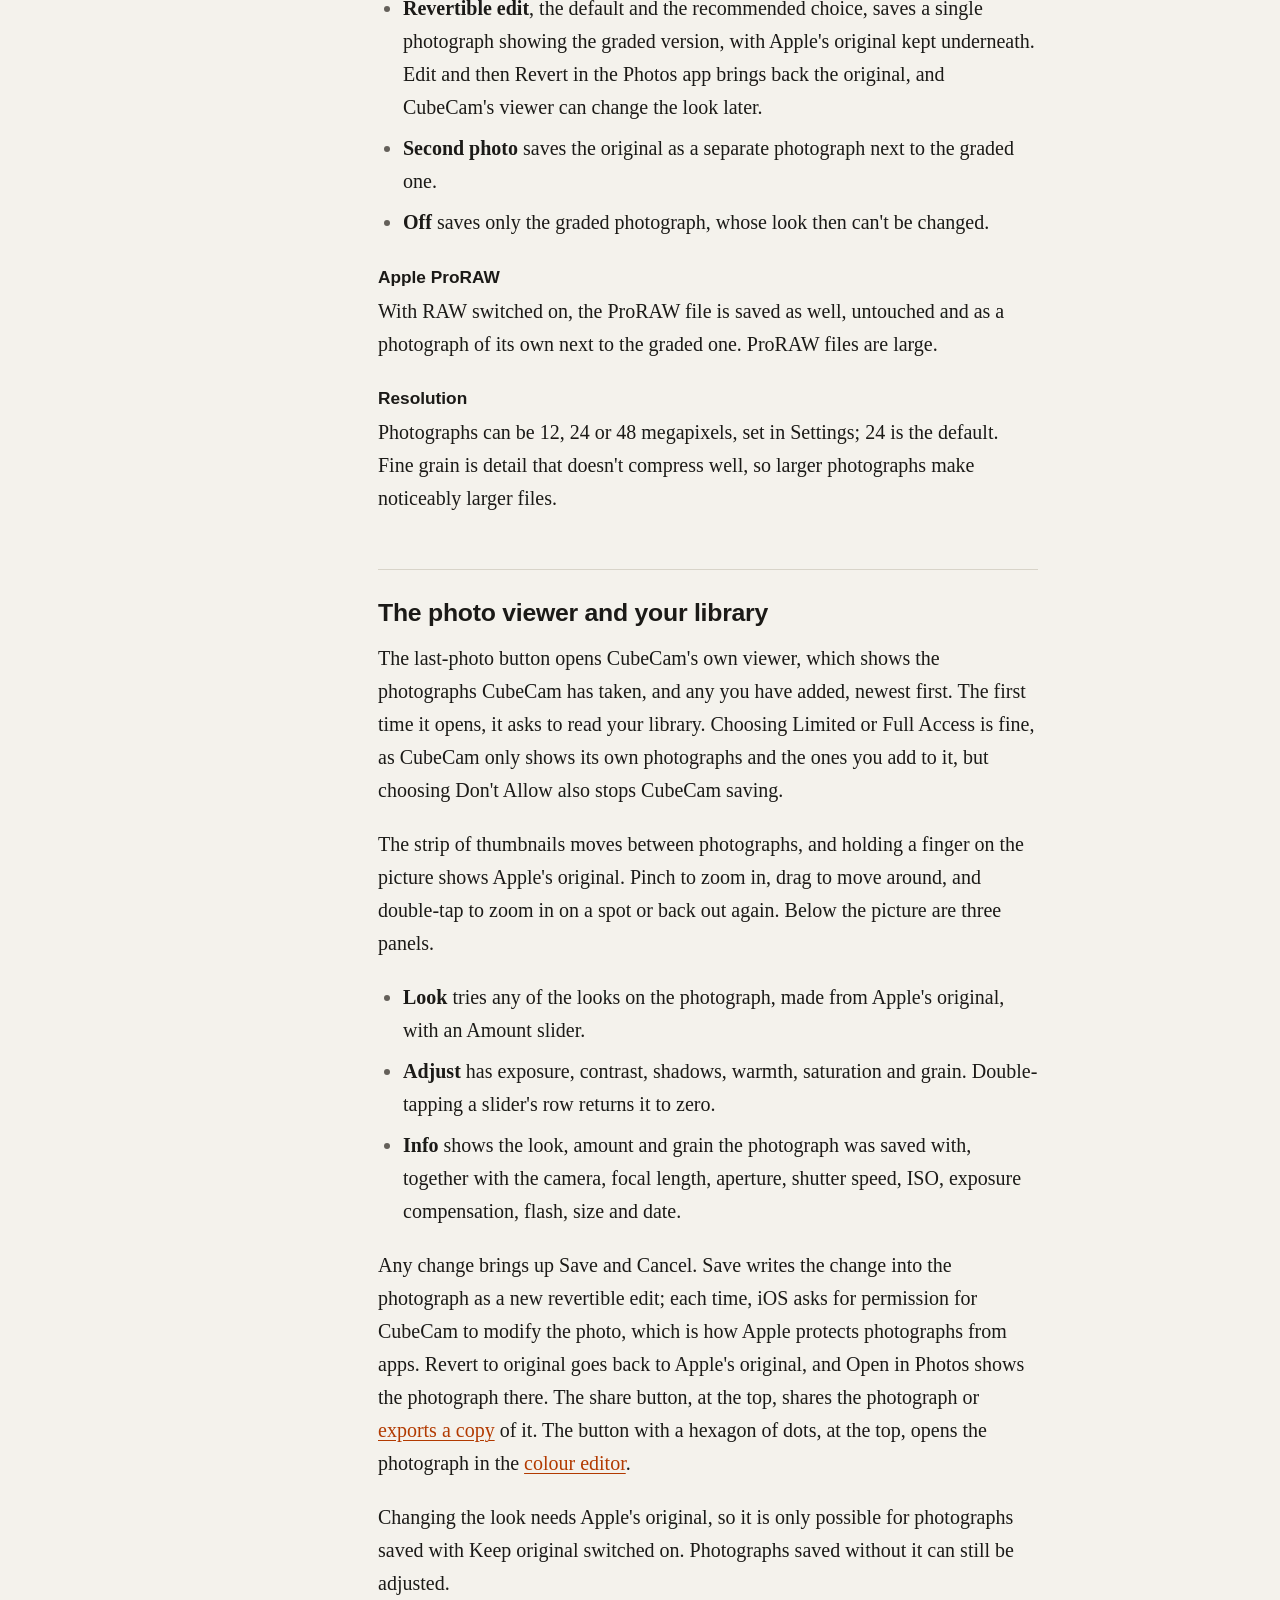
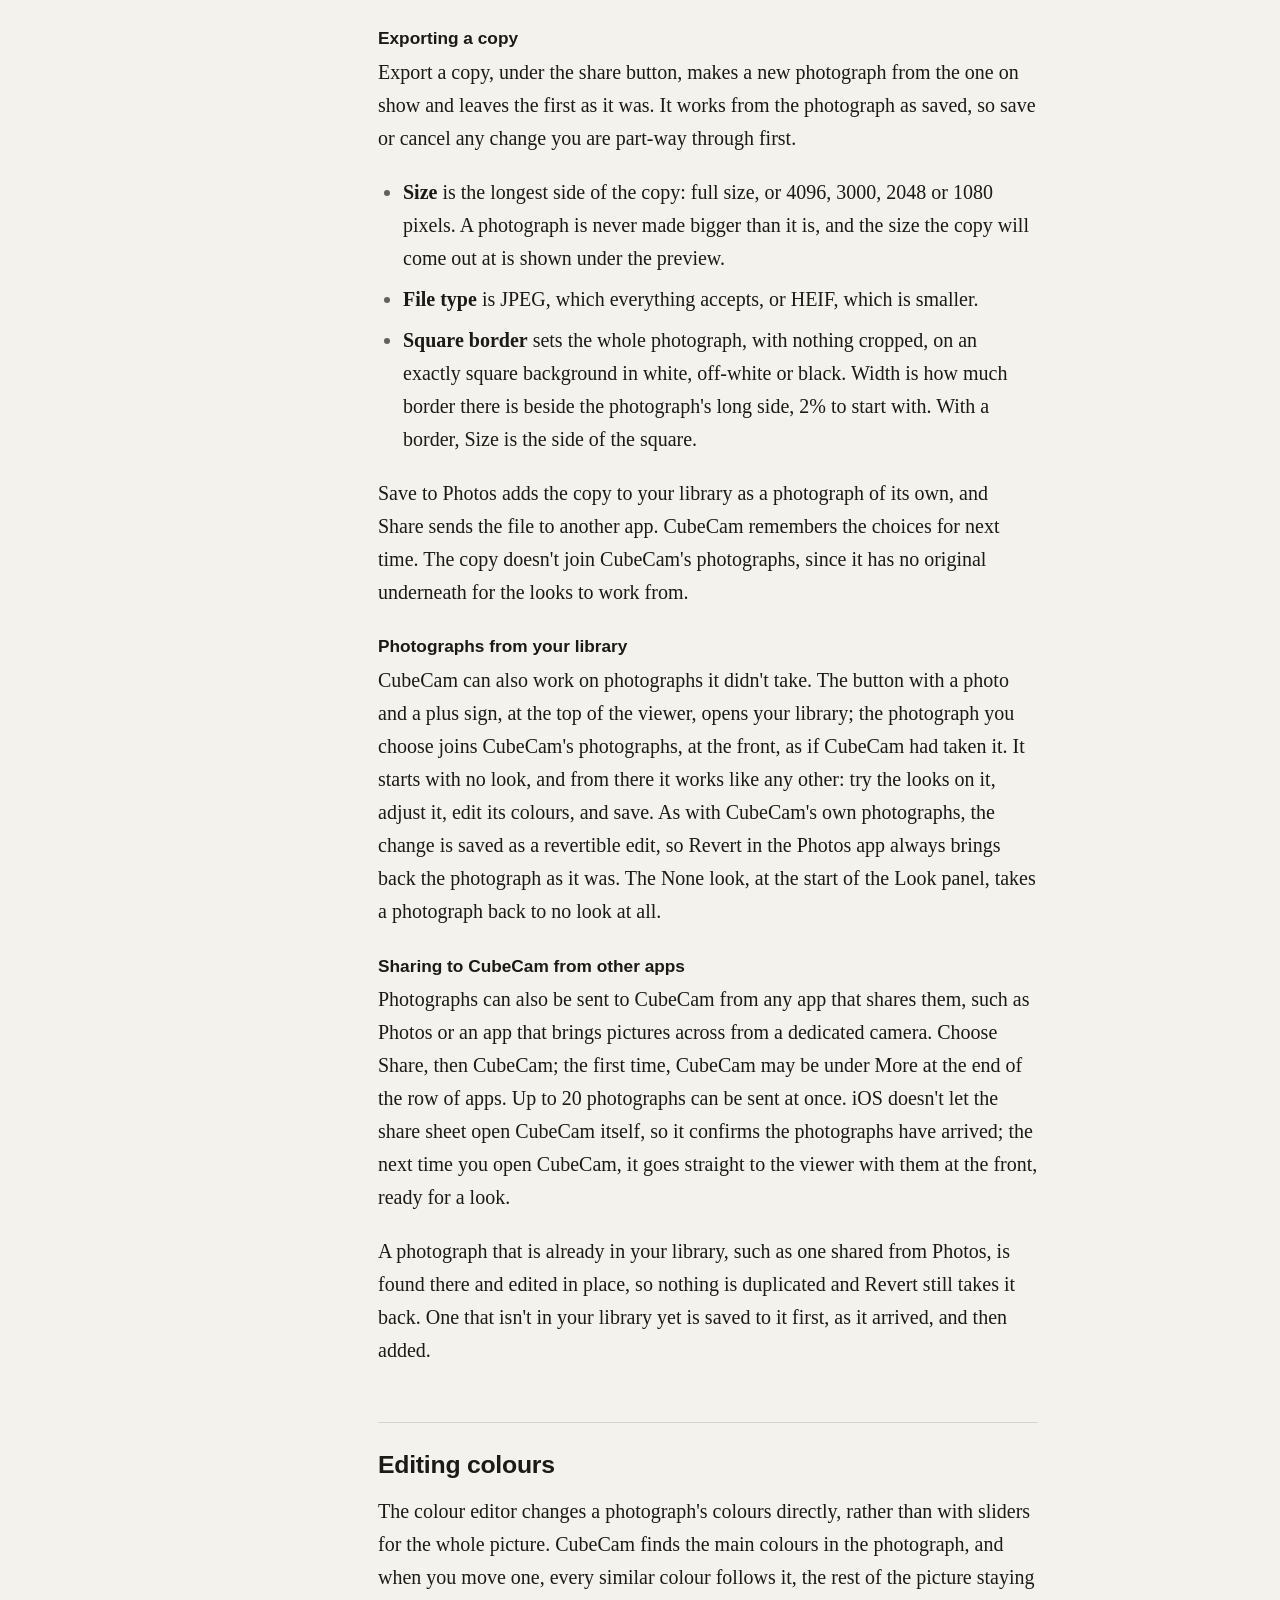
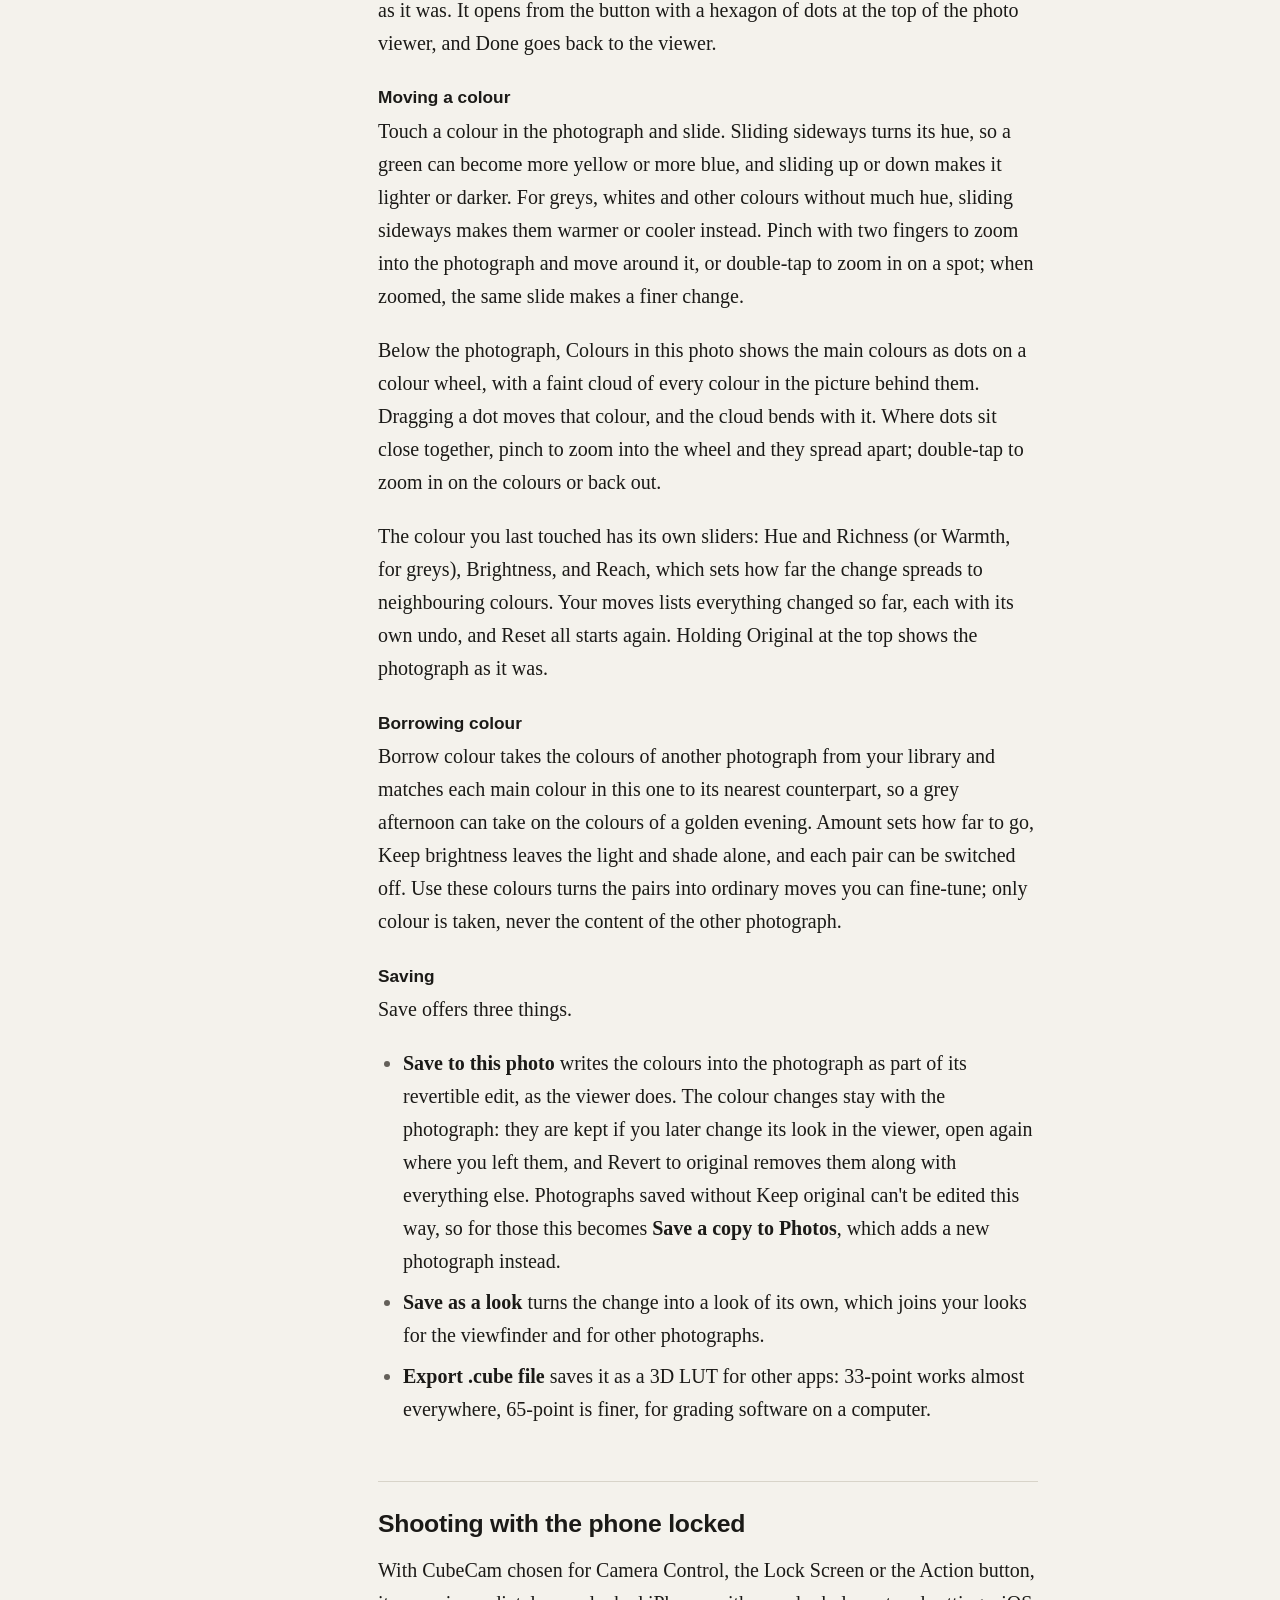
==== commit d12b0a16: "Salthouse, exporting a copy, and black and white LUTs used in full Home page: Salthouse joins the co" ====
--- a/guide.html
+++ b/guide.html
@@ -106,7 +106,7 @@
   <p>Tapping the picture focuses and meters on that point. As well as the shutter button, Camera Control and the volume buttons take a picture.</p>
 
   <h2 id="looks">Looks and grain</h2>
-  <p>There are nine looks. Covehithe, Shingle Street, Sidestrand, Hemmick, Pednvounder, Pentreath and Trimingham are colour looks; Benacre and Happisburgh are black and white, the first soft and low in contrast and the second deep and contrasty. The <a href="./">home page</a> describes each one and lets you compare them on two photographs.</p>
+  <p>There are ten looks. Covehithe, Shingle Street, Sidestrand, Hemmick, Pednvounder, Pentreath and Trimingham are colour looks; Benacre, Happisburgh and Salthouse are black and white: Benacre is soft and low in contrast, Happisburgh deep and contrasty, and Salthouse harder still, as if through a red filter. The <a href="./">home page</a> describes each one and lets you compare them on several photographs.</p>
   <h3>Choosing a look</h3>
   <p>A look can be chosen from the look strip, from the menu that opens when the look's name is tapped, or with Camera Control by light-pressing, sliding to Look and then sliding through the names. Compare looks, in the same menu and in Settings, shows a large before-and-after of the live view so that the looks can be tried on the actual scene in front of you.</p>
   <h3>How strong the looks are</h3>
@@ -115,7 +115,7 @@
   <p>The grain is a fine speck at each pixel, heaviest in the mid-tones, which keeps it crisp when you zoom in and subtle at normal viewing size. The black and white looks have neutral grey grain with no colour in it. Settings has a switch to turn grain off, a Grain amount slider from 0 to 200% (where 100% is each look's own amount), and a choice of whether grain is shown in the viewfinder.</p>
 
   <h2 id="your-looks">Importing your own looks</h2>
-  <p>As well as its own nine looks, CubeCam can use any 3D LUT saved as a .cube file. An imported look works just like the built-in ones: in the viewfinder, on saved photographs, in the photo viewer and with the phone locked.</p>
+  <p>As well as its own ten looks, CubeCam can use any 3D LUT saved as a .cube file. An imported look works just like the built-in ones: in the viewfinder, on saved photographs, in the photo viewer and with the phone locked.</p>
   <h3>Where to find them</h3>
   <p>CubeCam's own extra looks are on the <a href="looks.html">Looks</a> page, free to download. Another good place to look is the <a href="https://gmic.eu/color_presets/bw_sample_11.html#browse">G'MIC colour presets</a>, a free collection of over a thousand looks with a before-and-after for each, including a strong set of black and white ones. Each set can be downloaded as .cube files. The presets come from many different authors, so check a set's own terms if you want to use it for anything beyond your own photographs.</p>
   <h3>Adding one</h3>
@@ -125,7 +125,7 @@
     <li>CubeCam shows the look on whatever the camera is pointing at. Press and hold the picture to see it without the look.</li>
     <li>Give it a name, check the Input, set the Strength and Grain, and tap Save.</li>
   </ol>
-  <p>Input tells CubeCam what kind of picture the LUT was made for. Most creative looks, including the G'MIC presets, are made for finished pictures, so leave it on Standard picture. Choose one of the log formats only if the LUT was made for log footage from a particular camera; CubeCam then converts the photo to that format first. Strength mixes the look with Apple's picture, and 70 to 85% is often nicer than full strength. An imported look can be renamed, changed or deleted later from the same list in Settings, and photographs already taken with it keep their look.</p>
+  <p>Input tells CubeCam what kind of picture the LUT was made for. Most creative looks, including the G'MIC presets, are made for finished pictures, so leave it on Standard picture. Choose one of the log formats only if the LUT was made for log footage from a particular camera; CubeCam then converts the photo to that format first. Strength mixes the look with Apple's picture, and 70 to 85% is often nicer than full strength. A black and white LUT is the exception: it is always used in full and has no Strength to set, because mixing any of Apple's picture back in would bring some of its colour with it. An imported look can be renamed, changed or deleted later from the same list in Settings, and photographs already taken with it keep their look.</p>
 
   <h2 id="lenses">Lenses and lens lock</h2>
   <p>On an iPhone 17 Pro, 13 mm is the ultra-wide camera, 24 mm is the main camera, and 28, 35 and 48 mm are taken from the main camera's sensor. 100 mm is the telephoto camera, and 200 mm is taken from the telephoto's sensor. Other iPhones offer whichever of these their cameras allow.</p>
@@ -189,8 +189,16 @@
     <li><strong>Adjust</strong> has exposure, contrast, shadows, warmth, saturation and grain. Double-tapping a slider's row returns it to zero.</li>
     <li><strong>Info</strong> shows the look, amount and grain the photograph was saved with, together with the camera, focal length, aperture, shutter speed, ISO, exposure compensation, flash, size and date.</li>
   </ul>
-  <p>Any change brings up Save and Cancel. Save writes the change into the photograph as a new revertible edit; each time, iOS asks for permission for CubeCam to modify the photo, which is how Apple protects photographs from apps. Revert to original goes back to Apple's original, and there are also buttons to share the photograph and to open it in Photos. The button with a hexagon of dots, at the top, opens the photograph in the <a href="#colours">colour editor</a>.</p>
+  <p>Any change brings up Save and Cancel. Save writes the change into the photograph as a new revertible edit; each time, iOS asks for permission for CubeCam to modify the photo, which is how Apple protects photographs from apps. Revert to original goes back to Apple's original, and Open in Photos shows the photograph there. The share button, at the top, shares the photograph or <a href="#export">exports a copy</a> of it. The button with a hexagon of dots, at the top, opens the photograph in the <a href="#colours">colour editor</a>.</p>
   <p>Changing the look needs Apple's original, so it is only possible for photographs saved with Keep original switched on. Photographs saved without it can still be adjusted.</p>
+  <h3 id="export">Exporting a copy</h3>
+  <p>Export a copy, under the share button, makes a new photograph from the one on show and leaves the first as it was. It works from the photograph as saved, so save or cancel any change you are part-way through first.</p>
+  <ul>
+    <li><strong>Size</strong> is the longest side of the copy: full size, or 4096, 3000, 2048 or 1080 pixels. A photograph is never made bigger than it is, and the size the copy will come out at is shown under the preview.</li>
+    <li><strong>File type</strong> is JPEG, which everything accepts, or HEIF, which is smaller.</li>
+    <li><strong>Square border</strong> sets the whole photograph, with nothing cropped, on an exactly square background in white, off-white or black. Width is how much border there is beside the photograph's long side, 2% to start with. With a border, Size is the side of the square.</li>
+  </ul>
+  <p>Save to Photos adds the copy to your library as a photograph of its own, and Share sends the file to another app. CubeCam remembers the choices for next time. The copy doesn't join CubeCam's photographs, since it has no original underneath for the looks to work from.</p>
   <h3>Photographs from your library</h3>
   <p>CubeCam can also work on photographs it didn't take. The button with a photo and a plus sign, at the top of the viewer, opens your library; the photograph you choose joins CubeCam's photographs, at the front, as if CubeCam had taken it. It starts with no look, and from there it works like any other: try the looks on it, adjust it, edit its colours, and save. As with CubeCam's own photographs, the change is saved as a revertible edit, so Revert in the Photos app always brings back the photograph as it was. The None look, at the start of the Look panel, takes a photograph back to no look at all.</p>
   <h3>Sharing to CubeCam from other apps</h3>
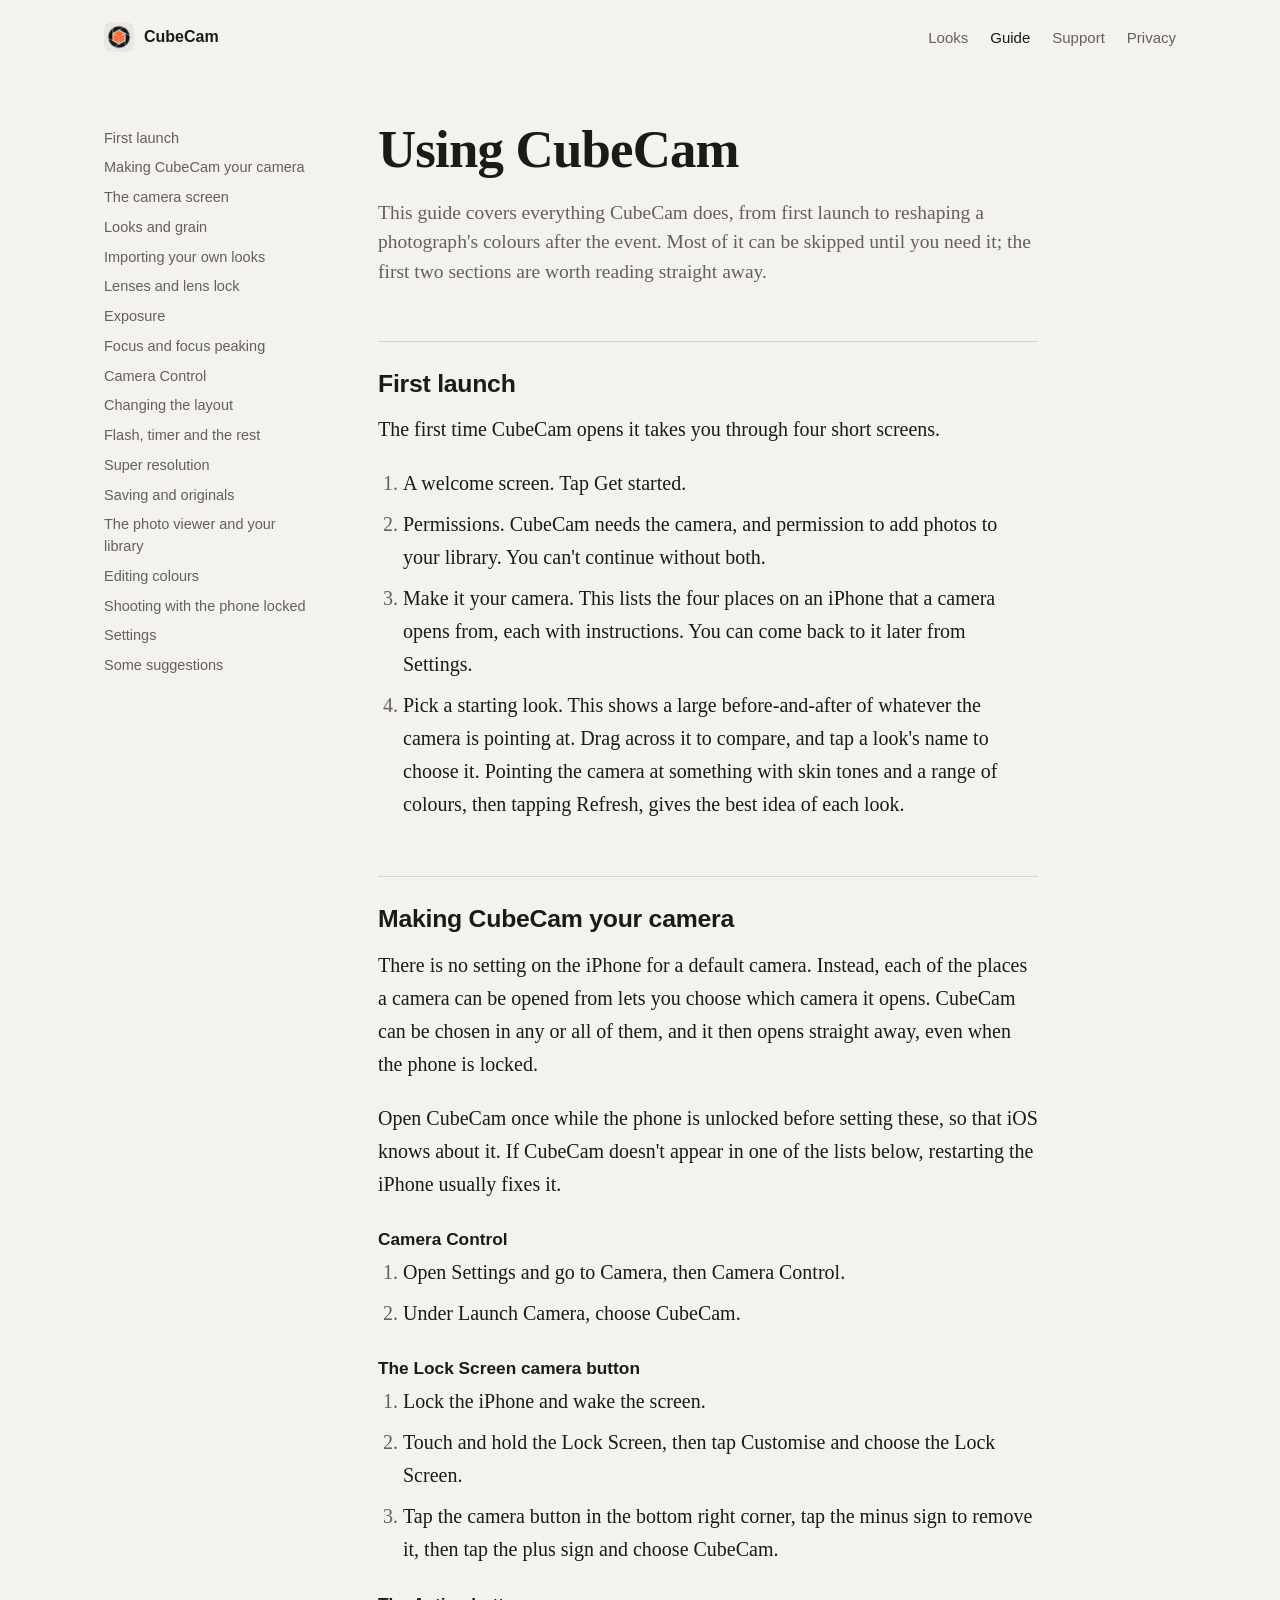
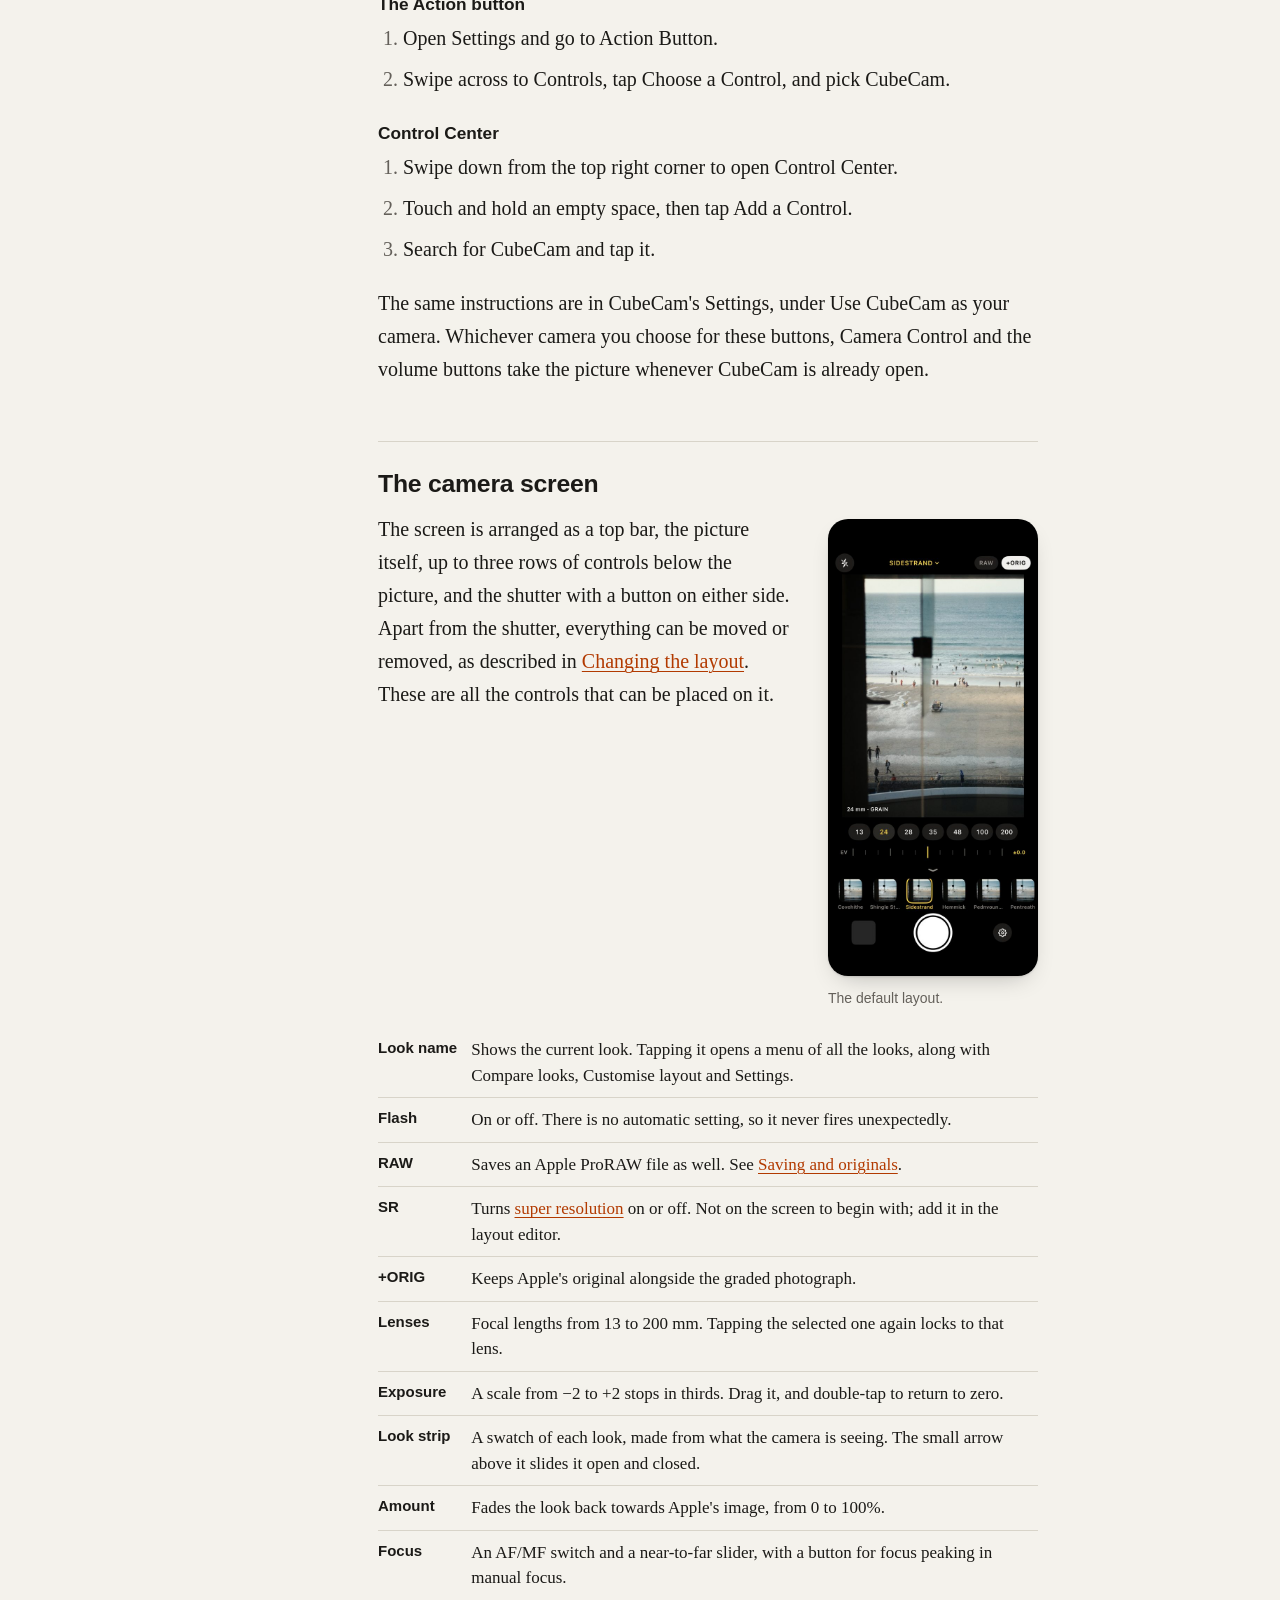
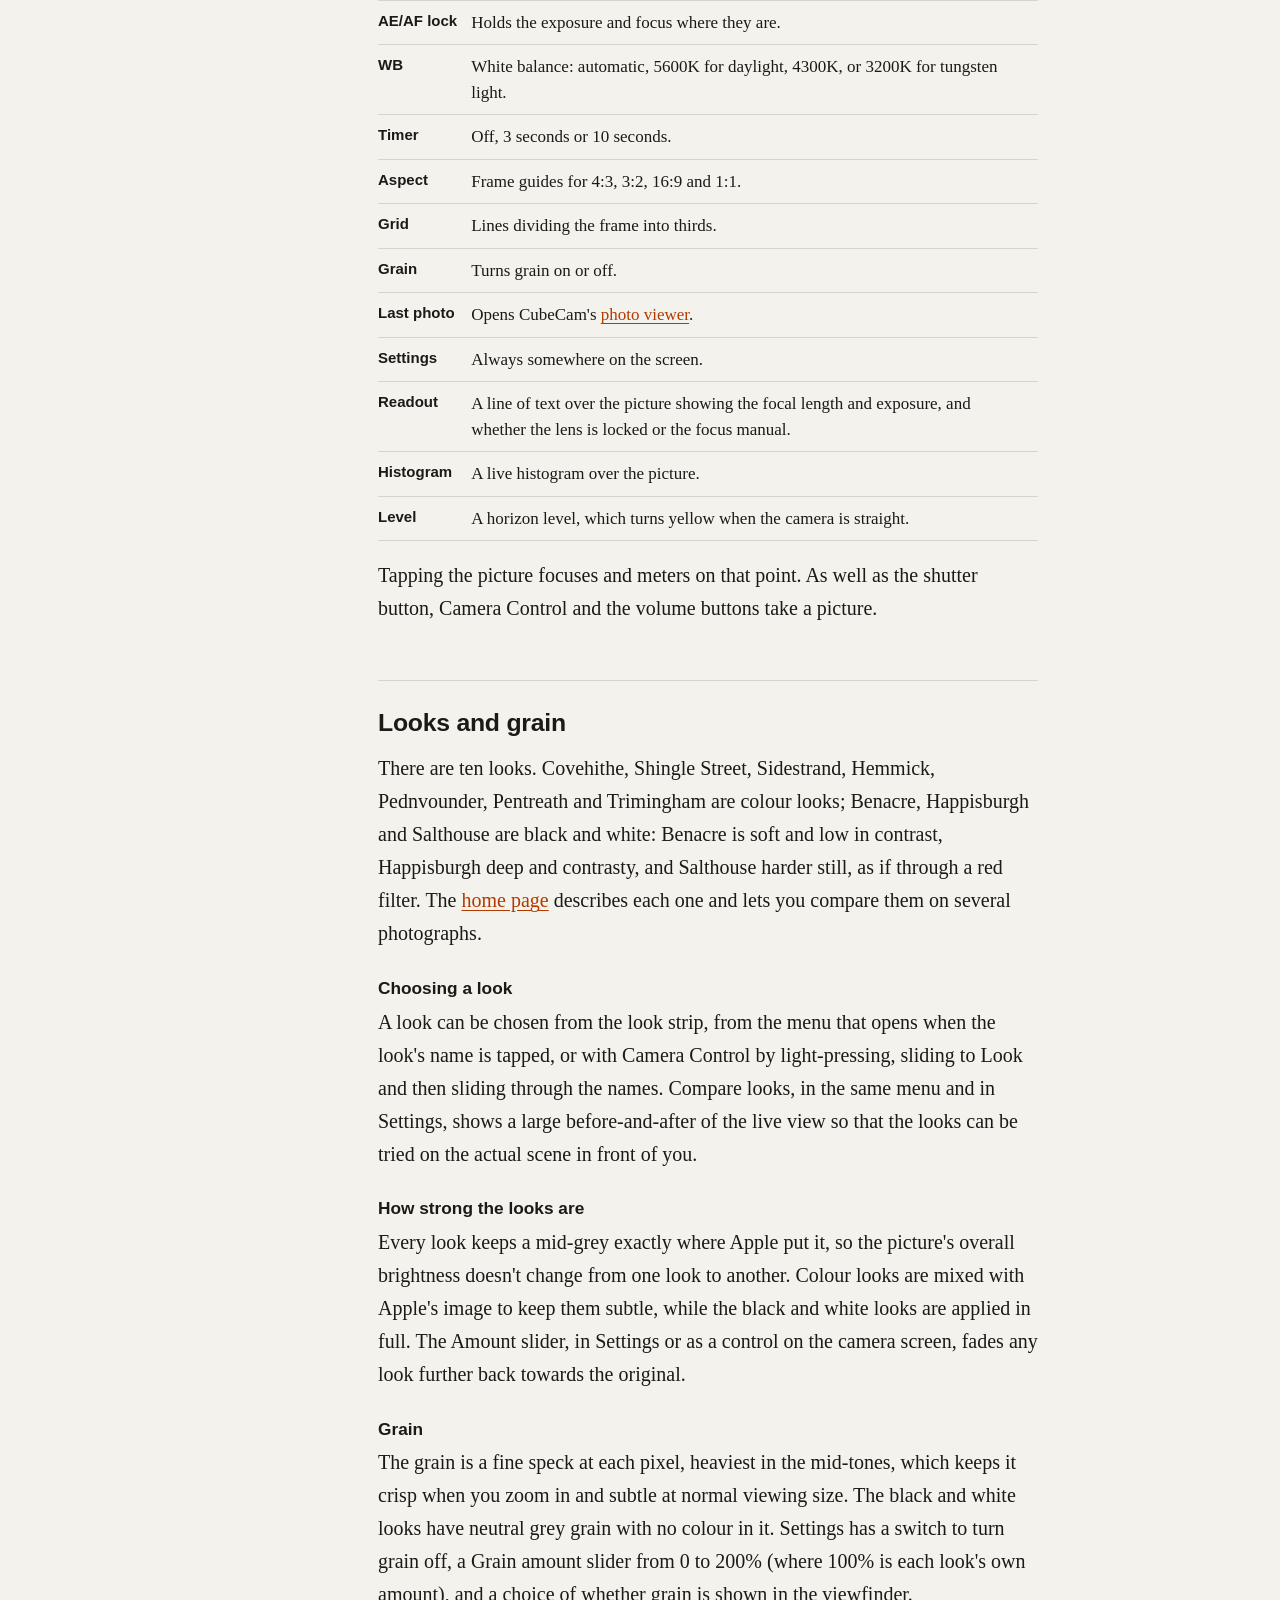
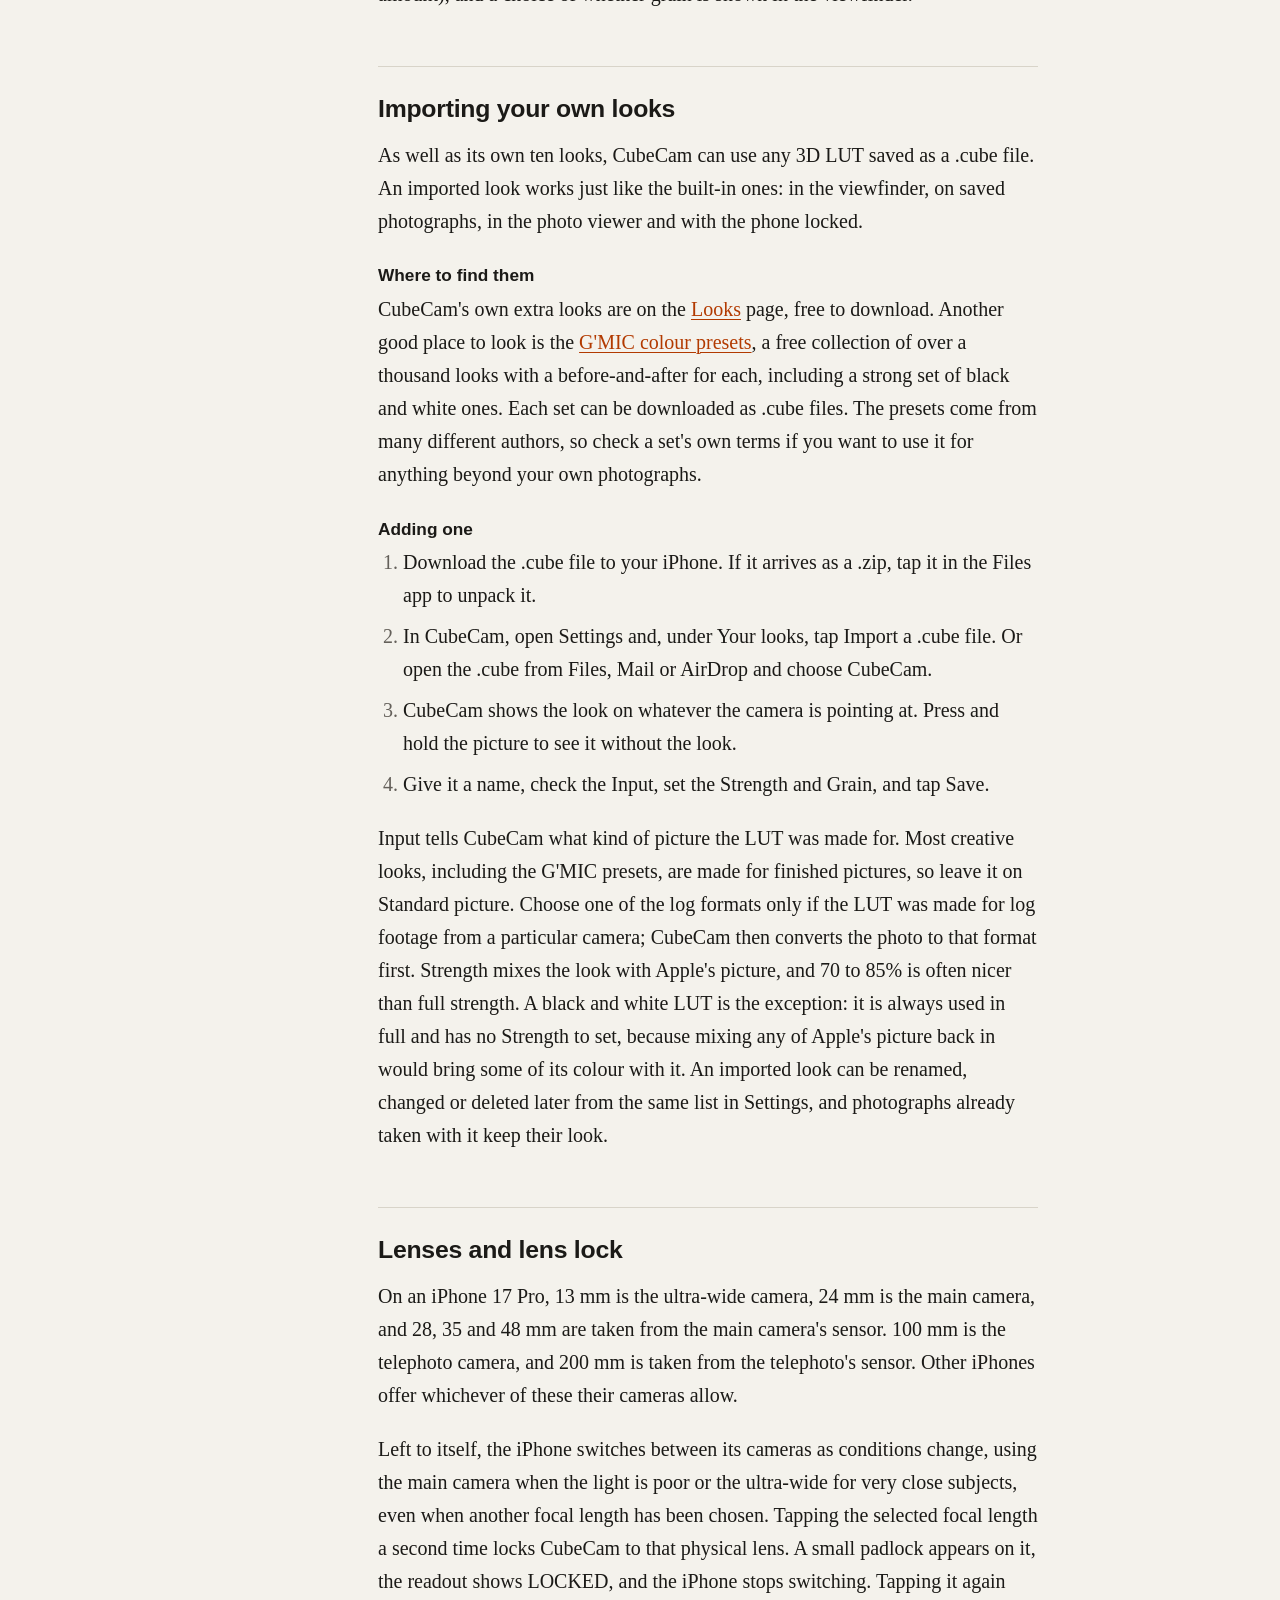
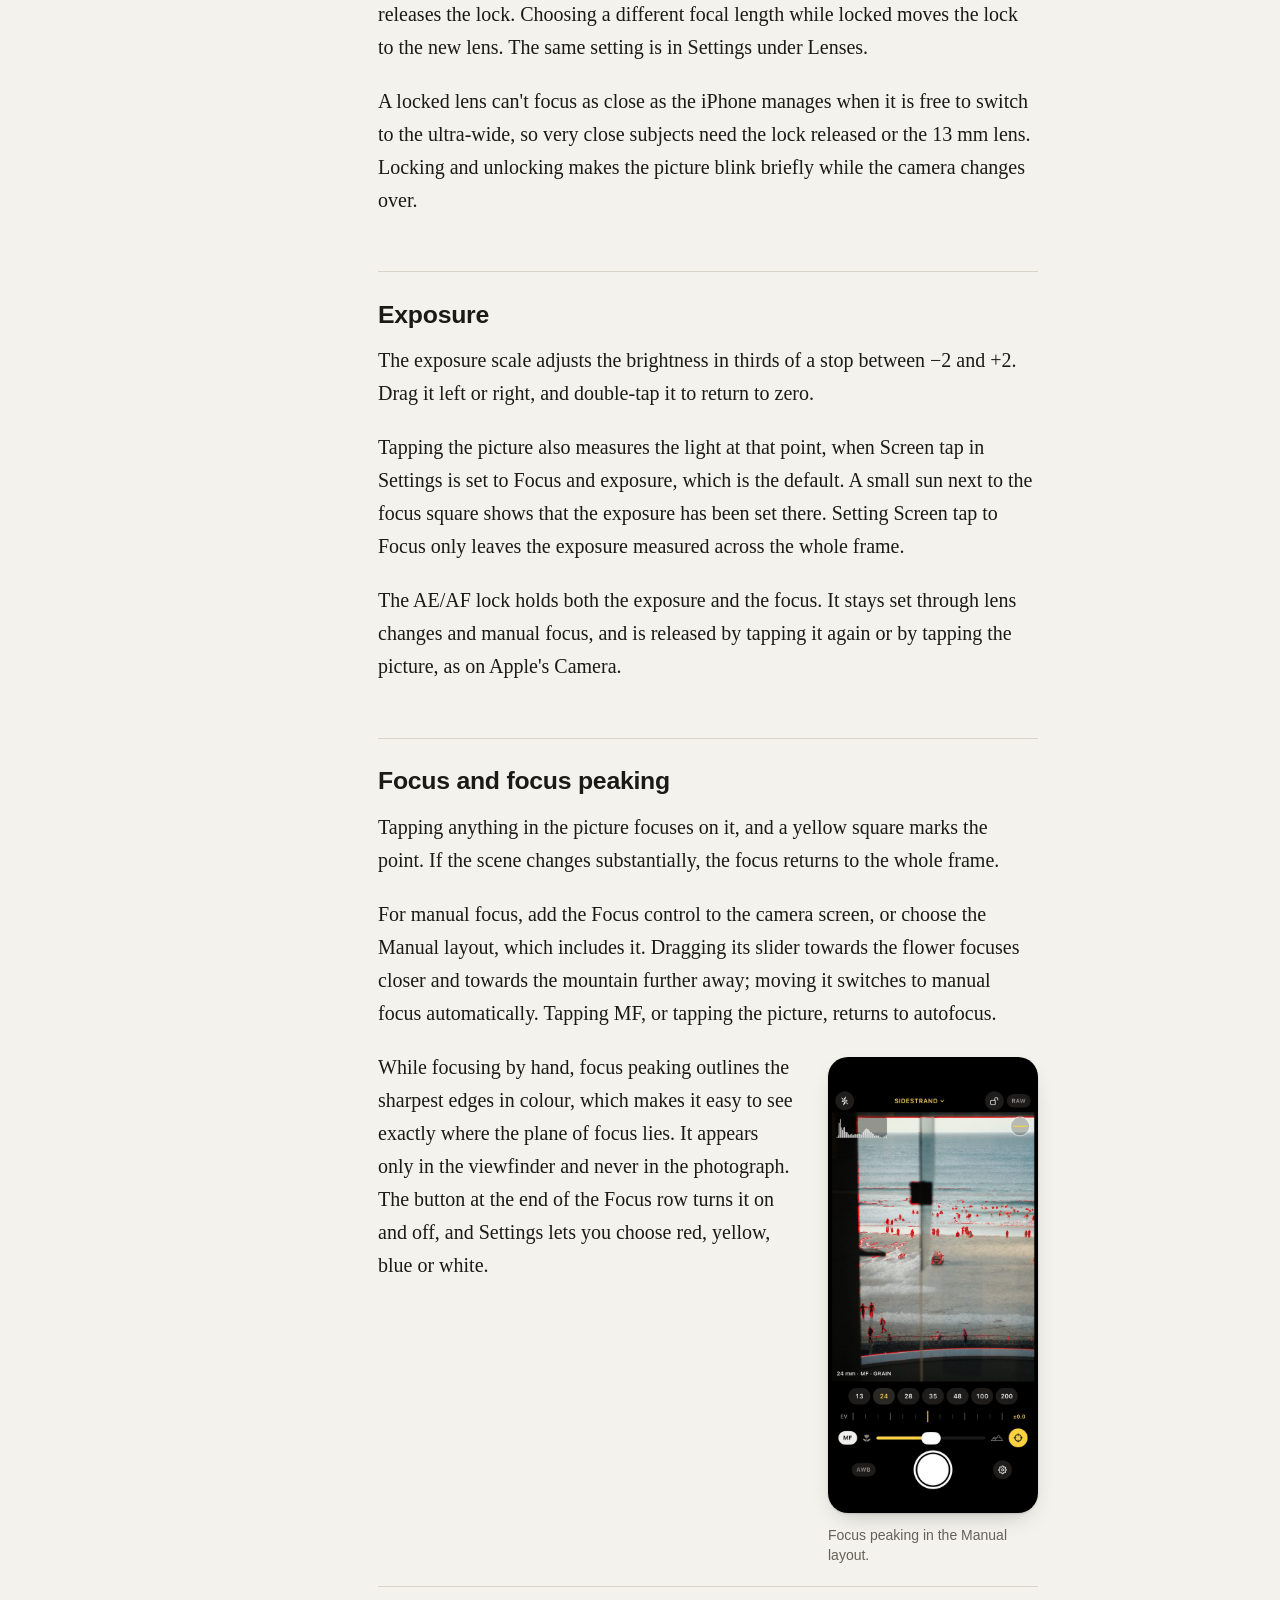
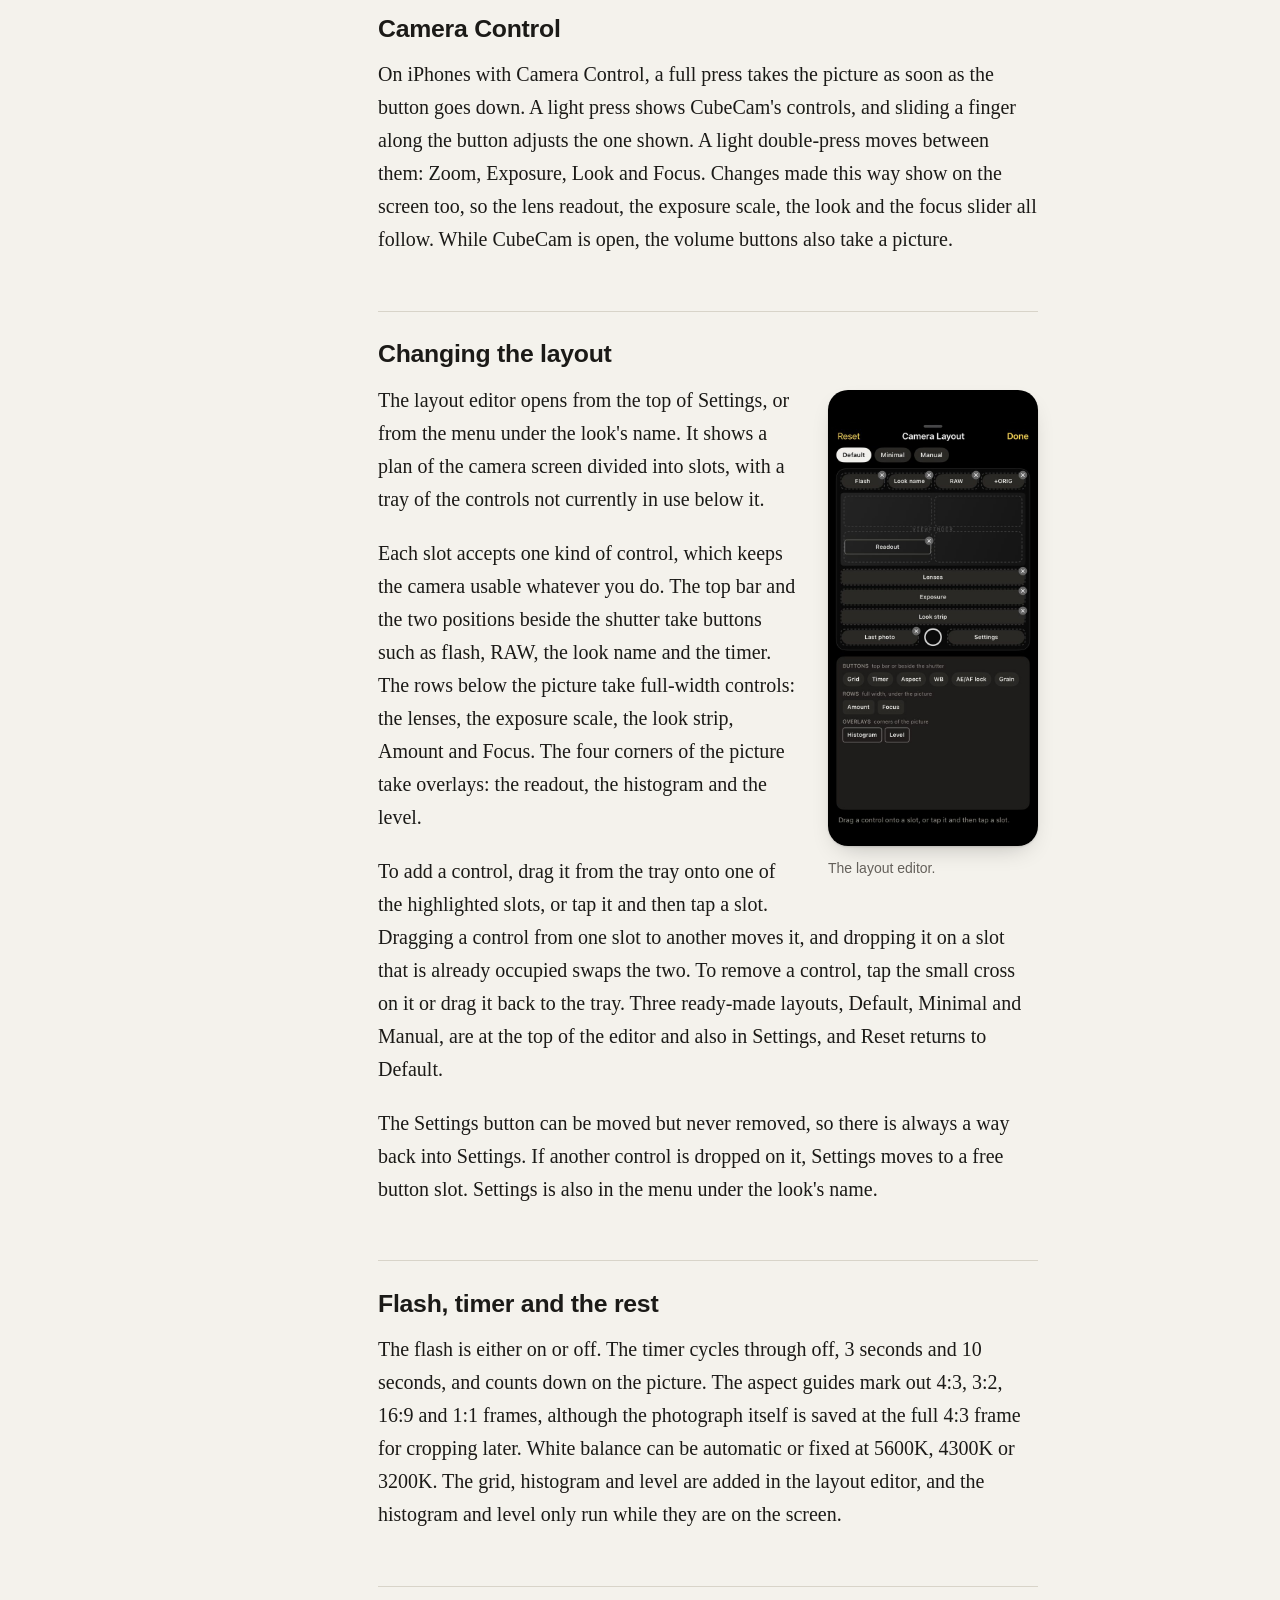
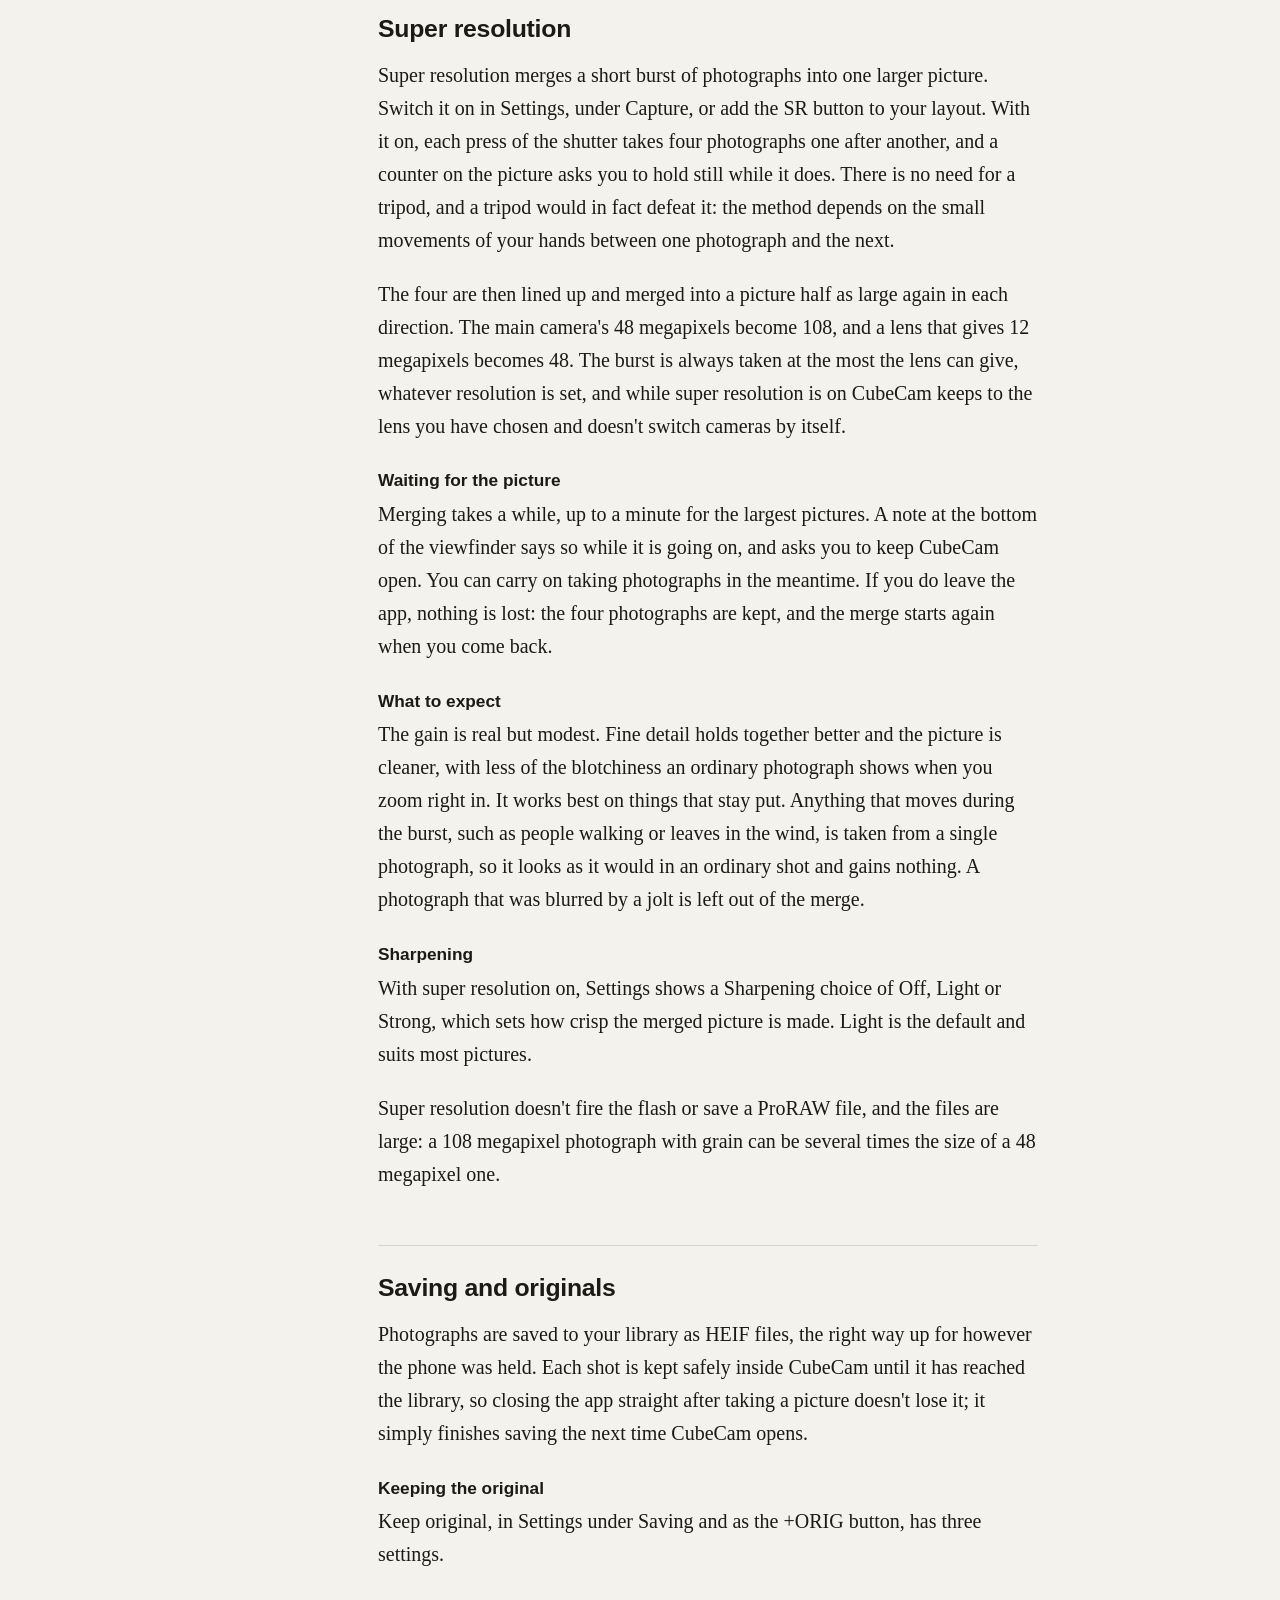
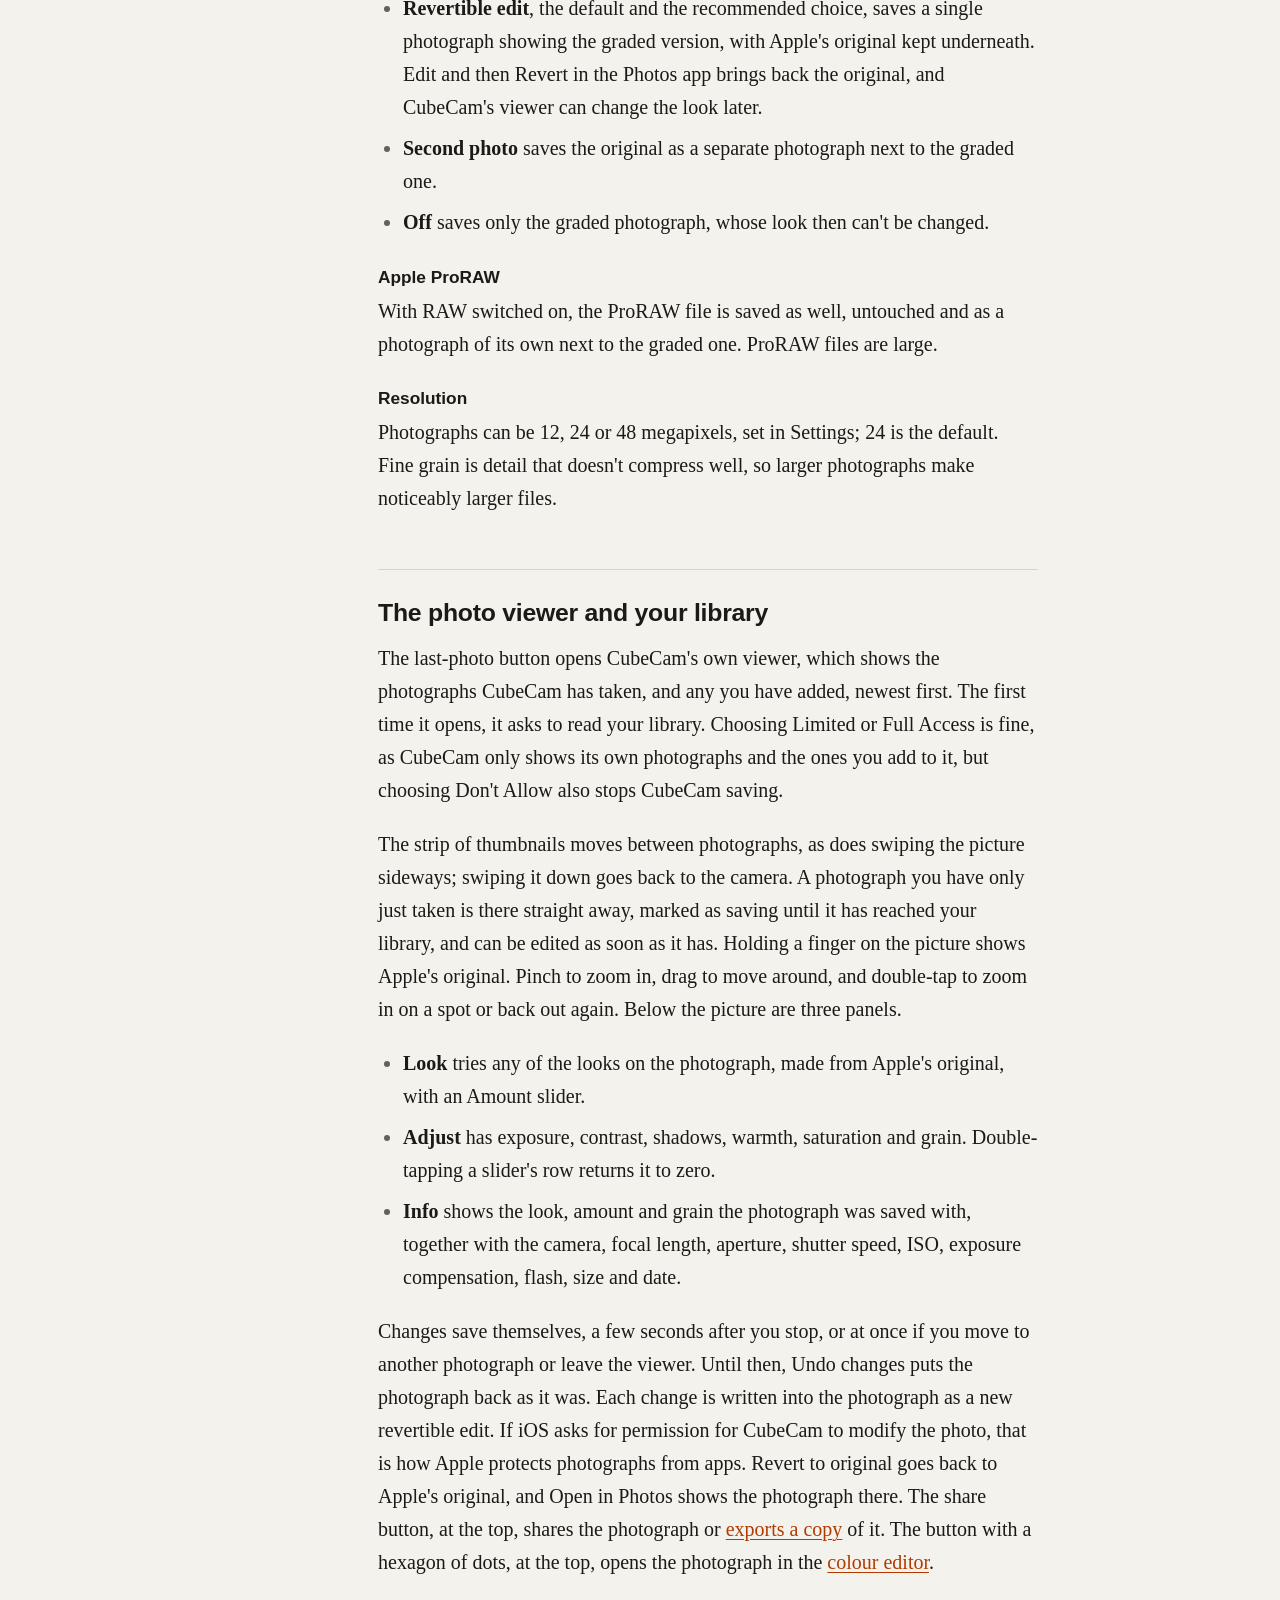
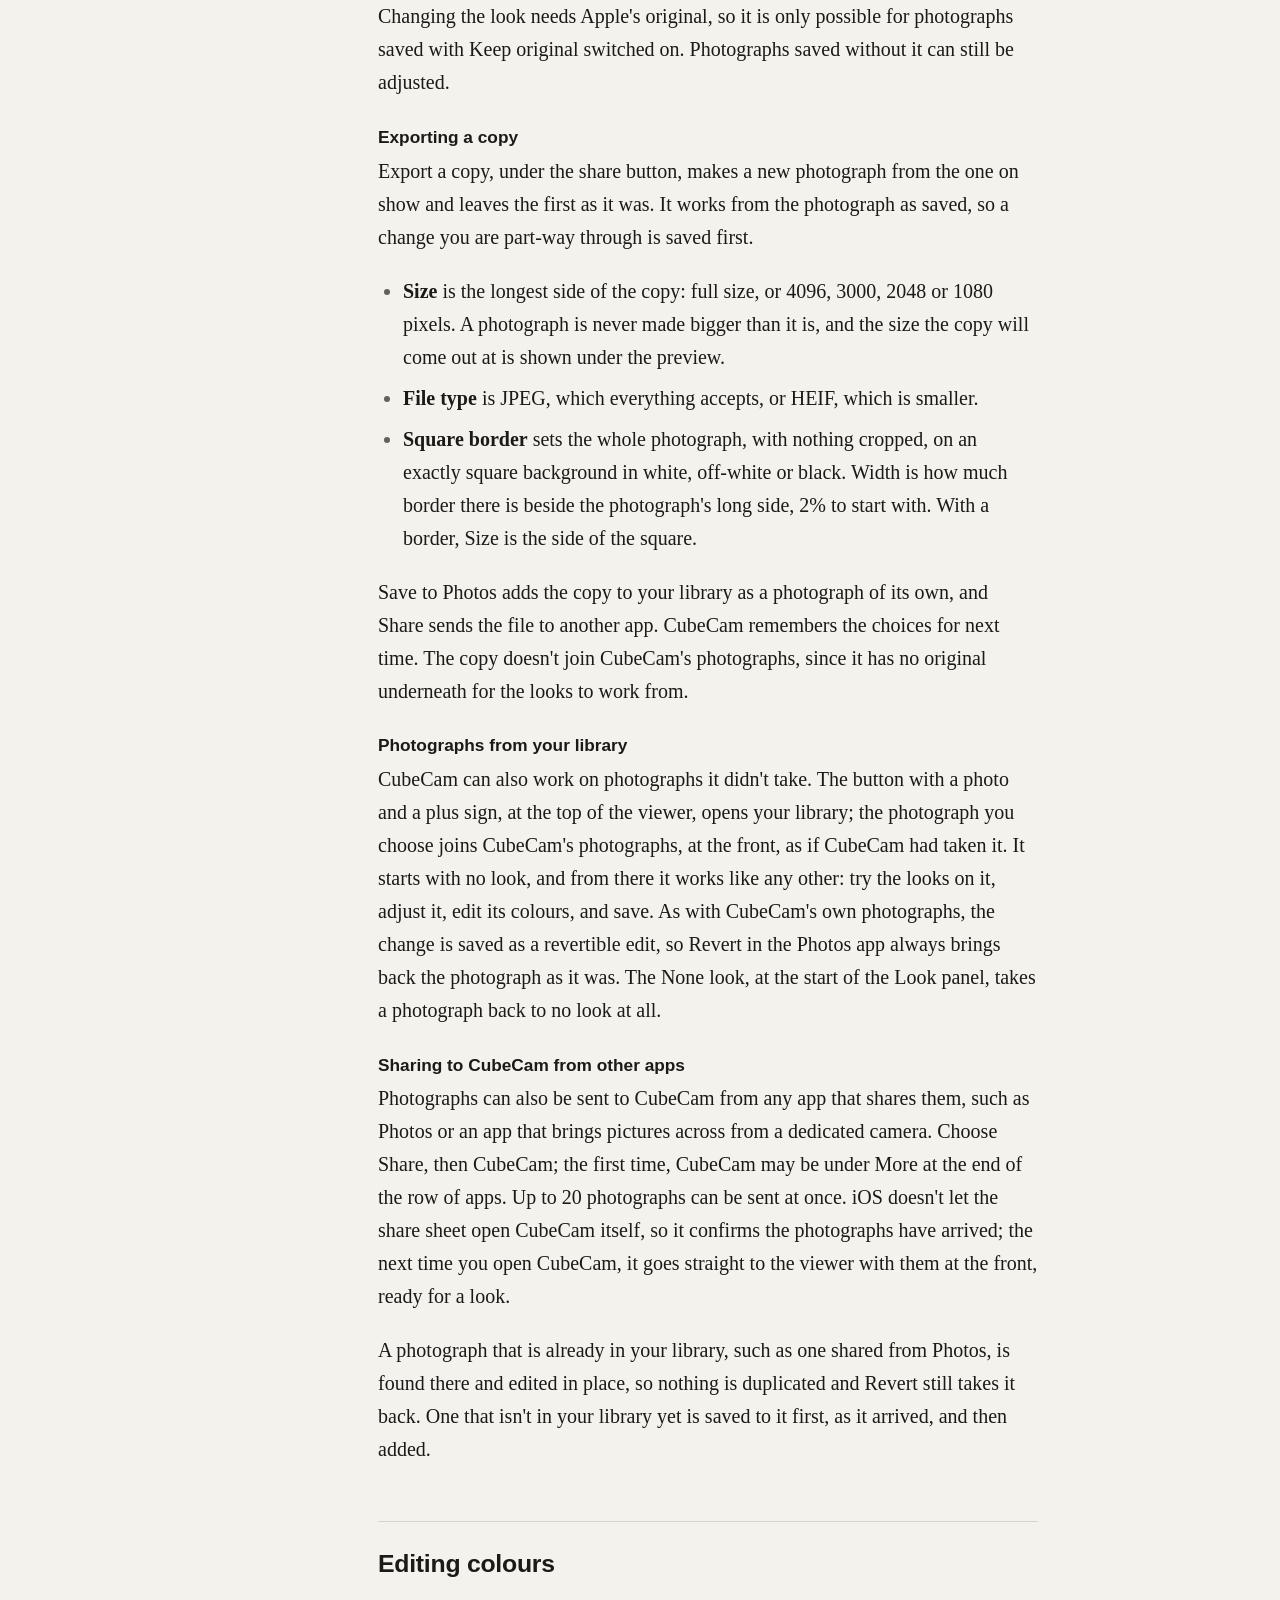
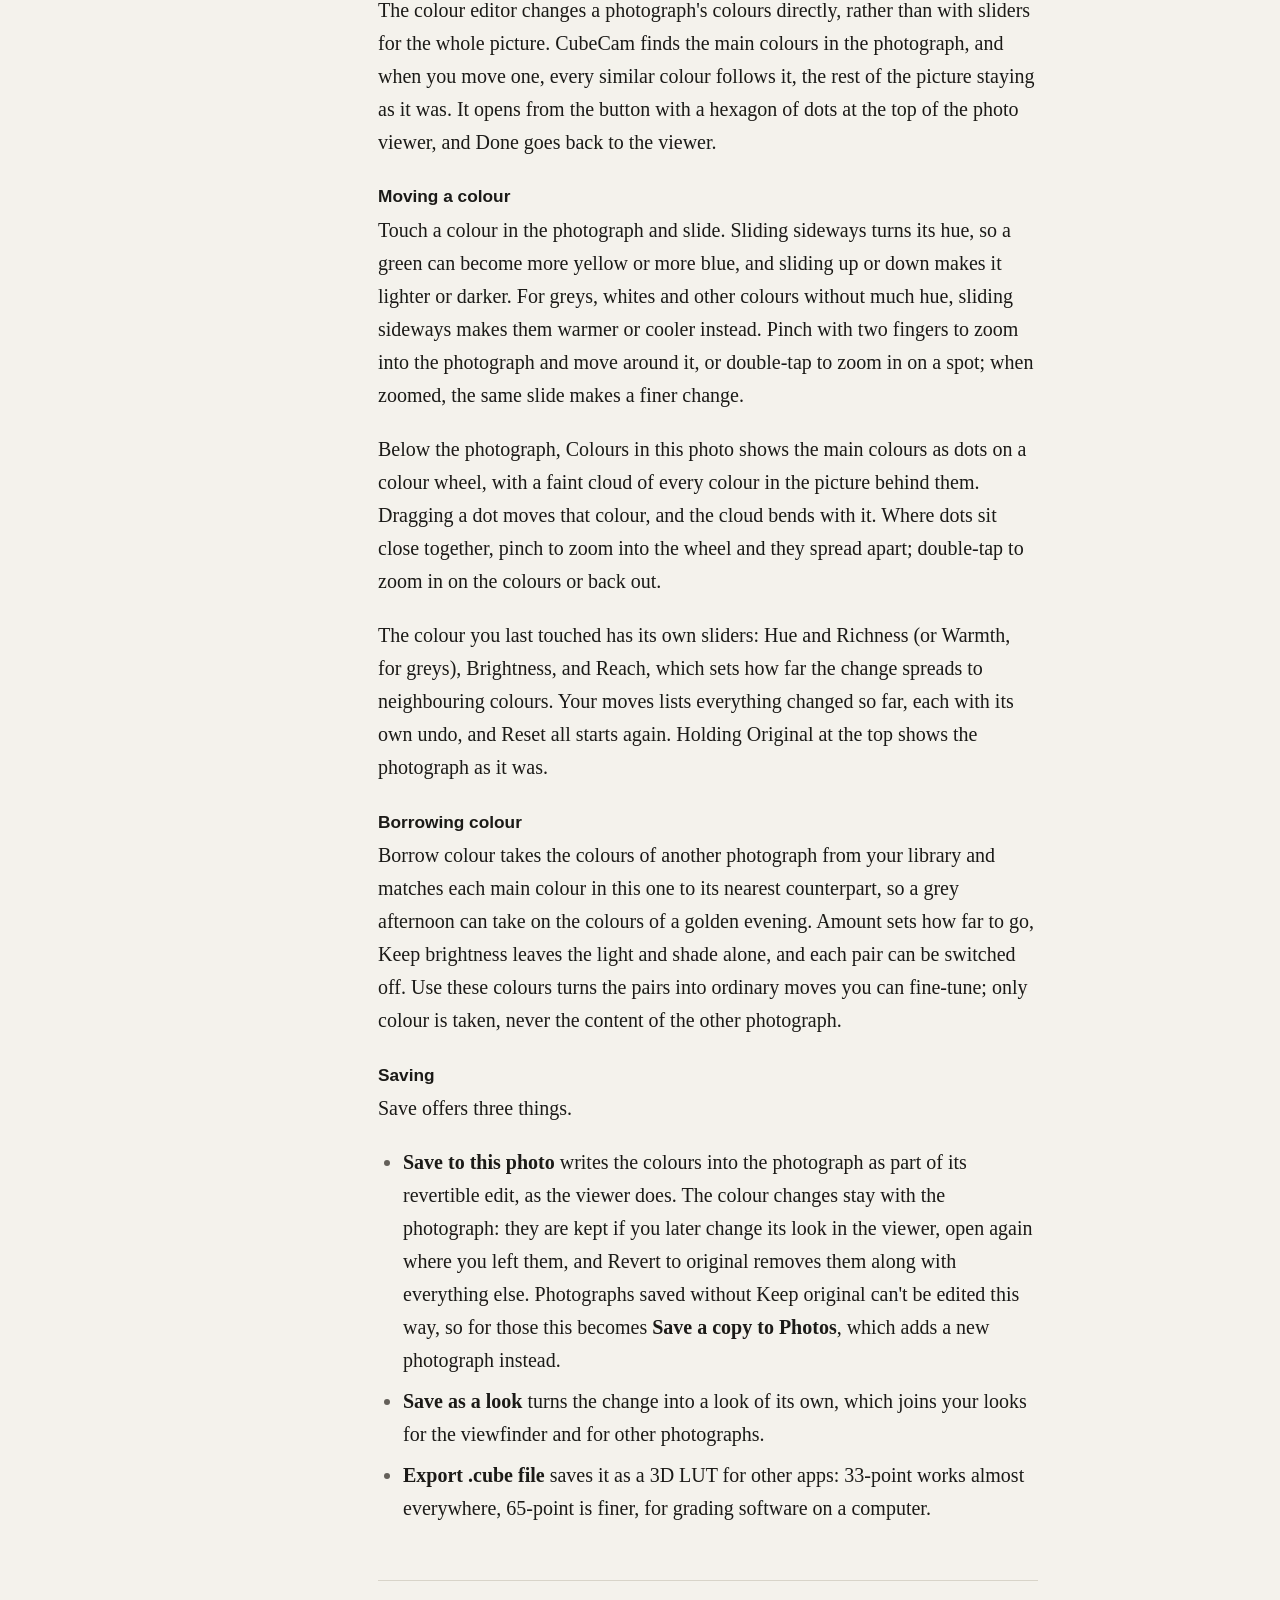
==== commit 7bd0feb9: "Looks page: every look to preview and download; the viewer saves by itself; free for a limited time " ====
--- a/guide.html
+++ b/guide.html
@@ -183,16 +183,16 @@
 
   <h2 id="viewer">The photo viewer and your library</h2>
   <p>The last-photo button opens CubeCam's own viewer, which shows the photographs CubeCam has taken, and any you have added, newest first. The first time it opens, it asks to read your library. Choosing Limited or Full Access is fine, as CubeCam only shows its own photographs and the ones you add to it, but choosing Don't Allow also stops CubeCam saving.</p>
-  <p>The strip of thumbnails moves between photographs, and holding a finger on the picture shows Apple's original. Pinch to zoom in, drag to move around, and double-tap to zoom in on a spot or back out again. Below the picture are three panels.</p>
+  <p>The strip of thumbnails moves between photographs, as does swiping the picture sideways; swiping it down goes back to the camera. A photograph you have only just taken is there straight away, marked as saving until it has reached your library, and can be edited as soon as it has. Holding a finger on the picture shows Apple's original. Pinch to zoom in, drag to move around, and double-tap to zoom in on a spot or back out again. Below the picture are three panels.</p>
   <ul>
     <li><strong>Look</strong> tries any of the looks on the photograph, made from Apple's original, with an Amount slider.</li>
     <li><strong>Adjust</strong> has exposure, contrast, shadows, warmth, saturation and grain. Double-tapping a slider's row returns it to zero.</li>
     <li><strong>Info</strong> shows the look, amount and grain the photograph was saved with, together with the camera, focal length, aperture, shutter speed, ISO, exposure compensation, flash, size and date.</li>
   </ul>
-  <p>Any change brings up Save and Cancel. Save writes the change into the photograph as a new revertible edit; each time, iOS asks for permission for CubeCam to modify the photo, which is how Apple protects photographs from apps. Revert to original goes back to Apple's original, and Open in Photos shows the photograph there. The share button, at the top, shares the photograph or <a href="#export">exports a copy</a> of it. The button with a hexagon of dots, at the top, opens the photograph in the <a href="#colours">colour editor</a>.</p>
+  <p>Changes save themselves, a few seconds after you stop, or at once if you move to another photograph or leave the viewer. Until then, Undo changes puts the photograph back as it was. Each change is written into the photograph as a new revertible edit. If iOS asks for permission for CubeCam to modify the photo, that is how Apple protects photographs from apps. Revert to original goes back to Apple's original, and Open in Photos shows the photograph there. The share button, at the top, shares the photograph or <a href="#export">exports a copy</a> of it. The button with a hexagon of dots, at the top, opens the photograph in the <a href="#colours">colour editor</a>.</p>
   <p>Changing the look needs Apple's original, so it is only possible for photographs saved with Keep original switched on. Photographs saved without it can still be adjusted.</p>
   <h3 id="export">Exporting a copy</h3>
-  <p>Export a copy, under the share button, makes a new photograph from the one on show and leaves the first as it was. It works from the photograph as saved, so save or cancel any change you are part-way through first.</p>
+  <p>Export a copy, under the share button, makes a new photograph from the one on show and leaves the first as it was. It works from the photograph as saved, so a change you are part-way through is saved first.</p>
   <ul>
     <li><strong>Size</strong> is the longest side of the copy: full size, or 4096, 3000, 2048 or 1080 pixels. A photograph is never made bigger than it is, and the size the copy will come out at is shown under the preview.</li>
     <li><strong>File type</strong> is JPEG, which everything accepts, or HEIF, which is smaller.</li>
